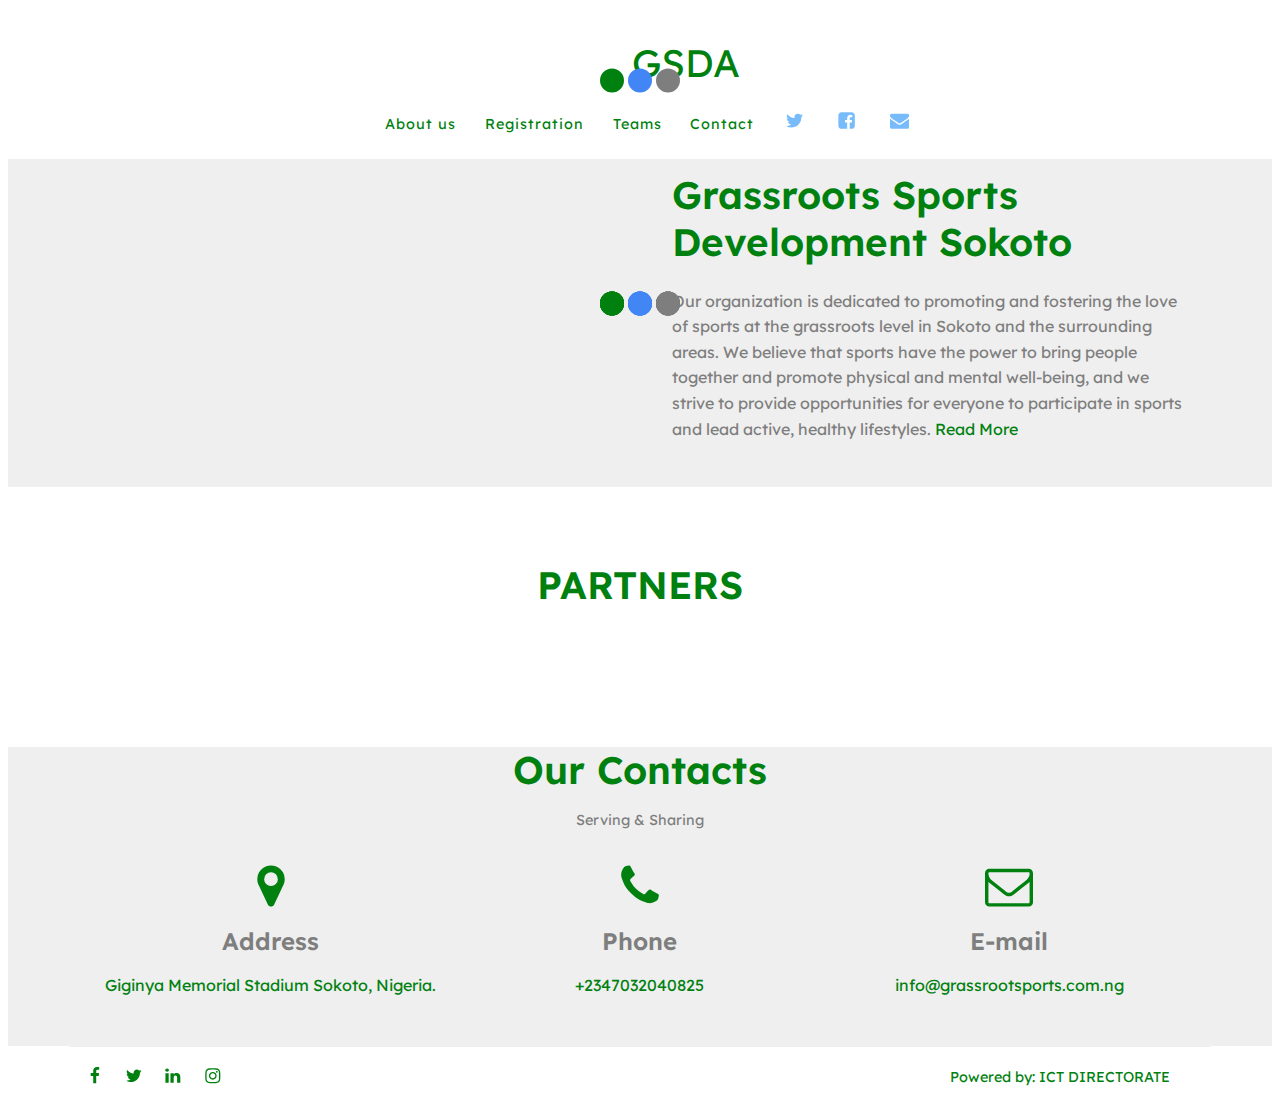
==== index.html @ ca707c38 "Add files via upload" ====
<!DOCTYPE html>
<html amp >
<head>
  
  <meta charset="UTF-8">
  <meta http-equiv="X-UA-Compatible" content="IE=edge">
  
  <meta name="twitter:card" content="summary_large_image"/>
  <meta name="twitter:image:src" content="">
  <meta property="og:image" content="">
  <meta name="twitter:title" content="Grassroots Sports Development Sokoto">
  <meta name="viewport" content="width=device-width, initial-scale=1, minimum-scale=1">
  <link rel="shortcut icon" href="assets/images/grassroot.svg" type="image/x-icon">
  <meta name="description" content="Our organization is dedicated to promoting and fostering the love of sports at the grassroots level in Sokoto and the surrounding areas. We believe that sports have the power to bring people together and promote physical and mental well-being, and we strive to provide opportunities for everyone to participate in sports and lead active, healthy lifestyles.">
  <meta name="amp-script-src" content="">
  
  <title>Grassroots Sports Development Sokoto</title>
  
<link rel="canonical" href="./">
 <style amp-boilerplate>body{-webkit-animation:-amp-start 8s steps(1,end) 0s 1 normal both;-moz-animation:-amp-start 8s steps(1,end) 0s 1 normal both;-ms-animation:-amp-start 8s steps(1,end) 0s 1 normal both;animation:-amp-start 8s steps(1,end) 0s 1 normal both}@-webkit-keyframes -amp-start{from{visibility:hidden}to{visibility:visible}}@-moz-keyframes -amp-start{from{visibility:hidden}to{visibility:visible}}@-ms-keyframes -amp-start{from{visibility:hidden}to{visibility:visible}}@-o-keyframes -amp-start{from{visibility:hidden}to{visibility:visible}}@keyframes -amp-start{from{visibility:hidden}to{visibility:visible}}</style>
<noscript><style amp-boilerplate>body{-webkit-animation:none;-moz-animation:none;-ms-animation:none;animation:none}</style></noscript>
<link href="https://fonts.googleapis.com/css?family=Lexend+Deca:100,200,300,400,500,600,700,800,900&display=swap" rel="stylesheet">
 
 <style amp-custom> 
div,span,h1,h2,h3,h4,h5,h6,p,blockquote,a,ol,ul,li,figcaption,textarea,input{font: inherit;}*{-webkit-box-sizing: border-box;box-sizing: border-box;outline: none;}*:focus{outline: none;}body{position: relative;font-style: normal;line-height: 1.5;color: #7e7e7e;}section{background-position: 50% 50%;background-repeat: no-repeat;background-size: cover;overflow: hidden;padding: 0;}h1,h2,h3,h4,h5,h6{margin: 0;padding: 0;}p,li,blockquote{letter-spacing: 0;line-height: 1.7;}ul,ol,blockquote,p{margin-bottom: 0;margin-top: 0;}a{cursor: pointer;}a,a:hover{text-decoration: none;}a.mbr-iconfont:hover{text-decoration: none;}h1,h2,h3,h4,h5,h6,.display-1,.display-2,.display-4,.display-5,.display-7{word-break: break-word;word-wrap: break-word;}b,strong{font-weight: bold;}blockquote{padding: 10px 0 10px 20px;position: relative;border-left: 3px solid;}input:-webkit-autofill,input:-webkit-autofill:hover,input:-webkit-autofill:focus,input:-webkit-autofill:active{-webkit-transition-delay: 9999s;transition-delay: 9999s;-webkit-transition-property: background-color,color;-o-transition-property: background-color,color;transition-property: background-color,color;}html,body{height: auto;min-height: 100vh;}.mbr-section-title{margin: 0;padding: 0;font-style: normal;line-height: 1.2;width: 100%;}.mbr-section-subtitle{line-height: 1.3;width: 100%;}.mbr-text{font-style: normal;line-height: 1.6;width: 100%;}.mbr-white{color: #ffffff;}.mbr-black{color: #7e7e7e;}.align-left{text-align: left;}.align-left .list-item{justify-content: flex-start;}.align-center{text-align: center;}.align-center .list-item{justify-content: center;}.align-right{text-align: right;}.align-right .list-item{justify-content: flex-end;}@media (max-width: 767px){.align-left,.align-center,.align-right{text-align: center;}.align-left .list-item,.align-center .list-item,.align-right .list-item{justify-content: center;}}.mbr-light{font-weight: 300;}.mbr-regular{font-weight: 400;}.mbr-semibold{font-weight: 600;}.mbr-bold{font-weight: 700;}.icons-list a{margin: 0 1.1rem 0 0;}.icons-list a:last-child{margin: 0;}.mbr-figure{align-self: center;}.hidden{visibility: hidden;}.super-hide{display: none;}.inactive{-webkit-user-select: none;-moz-user-select: none;-ms-user-select: none;user-select: none;pointer-events: none;-webkit-user-drag: none;user-drag: none;}.mbr-overlay{position: absolute;bottom: 0;left: 0;right: 0;top: 0;z-index: 0;}.map-placeholder{display: none;}.google-map,.google-map iframe{position: relative;width: 100%;height: 400px;}@media (max-width: 992px){.google-map,.google-map iframe{padding: 0;margin: 0;}}amp-img{width: 100%;}amp-img img{max-height: 100%;max-width: 100%;}img.mbr-temp{width: 100%;}.rounded{border-radius: 50%;}.is-builder .nodisplay + img[async],.is-builder .nodisplay + img[decoding="async"],.is-builder amp-img > a + img[async],.is-builder amp-img > a + img[decoding="async"]{display: none;}html:not(.is-builder) amp-img > a{position: absolute;top: 0;bottom: 0;left: 0;right: 0;z-index: 1;}.is-builder .temp-amp-sizer{position: absolute;}.is-builder amp-youtube .temp-amp-sizer,.is-builder amp-vimeo .temp-amp-sizer{position: static;}.mobirise-spinner{position: absolute;top: 50%;left: 40%;margin-left: 10%;-webkit-transform: translate3d(-50%,-50%,0);z-index: 4;}.mobirise-spinner em{width: 24px;height: 24px;background: #3ac;border-radius: 100%;display: inline-block;-webkit-animation: slide 1s infinite;}.mobirise-spinner em:nth-child(1){-webkit-animation-delay: 0.1s;}.mobirise-spinner em:nth-child(2){-webkit-animation-delay: 0.2s;}.mobirise-spinner em:nth-child(3){-webkit-animation-delay: 0.3s;}@-moz-keyframes slide{0%{-webkit-transform: scale(1);}50%{opacity: 0.3;-webkit-transform: scale(2);}100%{-webkit-transform: scale(1);}}@-webkit-keyframes slide{0%{-webkit-transform: scale(1);}50%{opacity: 0.3;-webkit-transform: scale(2);}100%{-webkit-transform: scale(1);}}@-o-keyframes slide{0%{-webkit-transform: scale(1);}50%{opacity: 0.3;-webkit-transform: scale(2);}100%{-webkit-transform: scale(1);}}@keyframes slide{0%{-webkit-transform: scale(1);}50%{opacity: 0.3;-webkit-transform: scale(2);}100%{-webkit-transform: scale(1);}}.mobirise-loader .amp-active > div{display: none;}.iconfont-wrapper{display: inline-block;}.mbr-flex{display: flex;}.flex-wrap{flex-wrap: wrap;}.mbr-jc-s{justify-content: flex-start;}.mbr-jc-c{justify-content: center;}.mbr-jc-e{justify-content: flex-end;}.mbr-row-reverse{flex-direction: row-reverse;}.mbr-column{flex-direction: column;}amp-img,img{height: 100%;width: 100%;}.hidden-slide{display: none;}.visible-slide{display: flex;}section,.container,.container-fluid{position: relative;word-wrap: break-word;}.mbr-fullscreen .mbr-overlay{min-height: 100vh;}.mbr-fullscreen{display: flex;align-items: center;height: 100vh;min-height: 100vh;padding: 5.2rem 0 3rem;}.container{padding: 0 1rem;width: 100%;margin-right: auto;margin-left: auto;}@media (max-width: 767px){.container{max-width: 540px;}} @media (min-width: 768px){.container{max-width: 720px;}} @media (min-width: 992px){.container{max-width: 960px;}} @media (min-width: 1200px){.container{max-width: 1140px;}}.container-fluid{width: 100%;padding: 0 1rem;}.btn{font-weight: 500;margin: 0 0.8rem;border: 2px solid;transition: none;display: inline-flex;align-items: center;justify-content: center;line-height: 1;letter-spacing: 0;}.btn-form{padding: 1rem 2rem;}.btn-form:hover{cursor: pointer;}.btn{padding: 6px 12px;border-radius: 3px;}.btn-sm{padding: 6px 12px;border-radius: 3px;}.btn-md{padding: 6px 12px;border-radius: 3px;}.btn-lg{padding: 6px 12px;border-radius: 3px;}form .btn,form .mbr-section-btn{margin: 0;}.note-popover .btn:after{display: none;}.mbr-section-btn{margin: 0 -0.8rem;font-size: 0;}nav .mbr-section-btn{margin-left: 0rem;margin-right: 0rem;}.btn .mbr-iconfont,.btn.btn-md .mbr-iconfont{cursor: pointer;margin: 0 0.8rem 0 0;}.btn-sm .mbr-iconfont{margin: 0 0.5rem 0 0;}[type="submit"]{-webkit-appearance: none;}section.menu{min-height: 70px;overflow: visible;padding: 0;}section.menu2{min-height: 80px;}.menu-container{display: flex;-webkit-box-pack: justify;-ms-flex-pack: justify;justify-content: space-between;align-items: center;min-height: 70px;}@media (max-width: 991px){.menu-container{max-width: 100%;padding: 0.5rem 1rem;}} @media (max-width: 767px){.menu-container{padding: 0.5rem 1rem;}}.navbar{z-index: 100;width: 100%;position: absolute;}.navbar-fixed-top{position: fixed;top: 0;}.navbar-brand{display: flex;align-items: center;word-break: break-word;z-index: 1;}.navbar-logo{margin: 0 0.5rem 0 0;}@media (max-width: 767px){.navbar-logo amp-img{max-height: 35px;max-width: 35px;}}.navbar-caption-wrap{display: flex;}.navbar .navbar-collapse{display: flex;-ms-flex-preferred-size: auto;flex-basis: auto;align-items: center;justify-content: flex-start;}@media (max-width: 991px){.navbar .navbar-collapse{display: none;position: absolute;top: 0;right: 0;height: 100vh;overflow-y: auto;padding: 1rem;z-index: 1;}}@media (max-width: 991px){.navbar.opened .navbar-collapse.show,.navbar.opened .navbar-collapse.collapsing{display: block;}.is-builder .navbar-collapse{position: fixed;}}.navbar-nav{list-style-type: none;display: flex;flex-wrap: wrap;padding-left: 0;min-width: 250px;}@media (max-width: 991px){.navbar-nav{flex-direction: column;}} .navbar-nav .mbr-iconfont{margin: 0 0.2rem 0 0;}.nav-item{word-break: break-all;}.nav-link{display: flex;align-items: center;justify-content: flex-start;}.nav-link,.navbar-caption{line-height: inherit;font-weight: 600;}.nav-dropdown .dropdown-menu{min-width: 250px;position: absolute;left: 0;padding: 1.25rem 0;}.nav-dropdown .dropdown-menu .dropdown-item{line-height: 2;display: flex;align-items: center;padding: 0.25rem 1.5rem;white-space: nowrap;}.nav-dropdown .dropdown-menu .dropdown{position: relative;}.dropdown-menu .dropdown:hover > .dropdown-menu{opacity: 1;pointer-events: all;}.nav-dropdown .dropdown-submenu{top: 0;left: 100%;margin: 0;}.nav-item.dropdown{position: relative;}.nav-item.dropdown .dropdown-menu{opacity: 0;pointer-events: none;}.nav-item.dropdown:hover > .dropdown-menu{opacity: 1;pointer-events: all;}@media (min-width: 992px){.dropdown-menu .dropdown-toggle:after,.link.dropdown-toggle:after{display: inline-block;width: 5px;height: 5px;margin-left: .5rem;margin-top: -0.25rem;vertical-align: .255em;content: "";border: 1px solid;border-left: none;border-top: none;transform: rotate(45deg);position: absolute;}.dropdown-menu .dropdown-toggle:after{right: 1.1538em;top: 50%;}.link.dropdown-toggle:after{top: 51%;right: 5px;}}.navbar .dropdown.open > .dropdown-menu{display: block;}@media (max-width: 991px){.is-builder .nav-dropdown .dropdown-menu{position: relative;}.nav-dropdown .dropdown-submenu{left: 0;}.nav-dropdown .dropdown-menu .dropdown-item{padding: 0.25rem 1.5rem;margin: 0;justify-content: center;}.nav-dropdown .dropdown-menu .dropdown-item:after{right: auto;}.navbar.opened .dropdown-menu{top: 0;}.dropdown-toggle[data-toggle="dropdown-submenu"]:after{position: relative;display: inline-block;width: 5px;height: 5px;margin-left: .5rem;margin-top: -0.25rem;vertical-align: .255em;content: "";border: 1px solid;border-left: none;border-top: none;transform: rotate(45deg);top: 55%;}}.navbar-buttons{display: flex;flex-wrap: wrap;align-items: center;justify-content: center;}@media (max-width: 991px){.navbar-buttons{flex-direction: column;}}.menu-social-list{display: flex;align-items: center;justify-content: center;flex-wrap: wrap;}.menu-social-list a{margin: 0 0.5rem;}.menu-social-list a span{font-size: 1.5rem;}button.navbar-toggler{position: absolute;right: 20px;top: 25px;width: 18px;height: 20px;cursor: pointer;transition: all .2s;-ms-flex-item-align: center;-ms-grid-row-align: center;align-self: center;}.hamburger span{position: absolute;right: 0;width: 18px;height: 2px;border-right: 5px;}.hamburger span:nth-child(1){top: 0;transition: all .2s;}.hamburger span:nth-child(2){top: 8px;transition: all .15s;}.hamburger span:nth-child(3){top: 8px;transition: all .15s;}.hamburger span:nth-child(4){top: 16px;transition: all .2s;}nav.opened .navbar-toggler:not(.hide) .hamburger span:nth-child(4),nav.opened .navbar-toggler:not(.hide) .hamburger span:nth-child(1){top: 8px;width: 0;opacity: 0;right: 50%;transition: all .2s;}nav.opened .navbar-toggler:not(.hide) .hamburger span:nth-child(2){transform: rotate(-45deg);transition: all .25s;}nav.opened .navbar-toggler:not(.hide) .hamburger span:nth-child(3){transform: rotate(45deg);transition: all .25s;}.ampstart-btn.hamburger{position: relative;top: 15px;right: 0;margin-left: auto;height: 20px;width: 30px;background: none;border: none;cursor: pointer;z-index: 1000;}@media (min-width: 992px){.ampstart-btn,amp-sidebar{display: none;}}.close-sidebar{width: 30px;height: 30px;position: relative;cursor: pointer;background-color: transparent;border: none;}.close-sidebar span{position: absolute;left: 0;width: 30px;height: 2px;border-right: 5px;top: 14px;}.close-sidebar span:nth-child(1){transform: rotate(-45deg);}.close-sidebar span:nth-child(2){transform: rotate(45deg);}.builder-sidebar{position: relative;height: 100vh;overflow: hidden auto;min-width: 250px;z-index: 1030;padding: 1rem 2rem;max-width: 20rem;}.builder-sidebar .dropdown:hover > .dropdown-menu{position: relative;}section.sidebar-open:before{content: '';position: fixed;top: 0;bottom: 0;right: 0;left: 0;background-color: rgba(0,0,0,0.2);z-index: 1040;}.is-builder section.horizontal-menu .ampstart-btn{display: none;}.is-builder section.horizontal-menu .dropdown-menu{z-index: auto;opacity: 1;pointer-events: auto;}.is-builder .menu{overflow: visible;}#sidebar{background-color: transparent;}.card-title{margin: 0;}.card{position: relative;background-color: transparent;border: none;border-radius: 0;width: 100%;padding: 0 1rem;}@media (max-width: 767px){.card:not(.last-child){padding-bottom: 2rem;}} .card .card-img{width: auto;border-radius: 0;}.card .card-wrapper{height: 100%;}@media (max-width: 767px){.card .card-wrapper{flex-direction: column;}} .card img{height: 100%;-o-object-fit: cover;object-fit: cover;-o-object-position: center;object-position: center;}.card-inner,.items-list{display: flex;flex-direction: column;}.items-list{list-style-type: none;padding: 0;}.items-list .list-item{padding: 1rem 2rem;}.card-head{padding: 1.5rem 2rem;}.card-price-wrap{padding: 1rem 2rem;}.card-button{padding: 1rem;margin: 0;}.timeline-wrap{position: relative;}.timeline-wrap .iconBackground{position: absolute;left: 50%;width: 20px;height: 20px;line-height: 30px;text-align: center;border-radius: 50%;font-size: 30px;display: inline-block;background-color: #232323;top: 20px;margin: 0 0 0 -10px;}@media (max-width: 767px){.timeline-wrap .iconBackground{left: 0;}}.separline{position: relative;}@media (max-width: 767px){.separline:not(.last-child){padding-bottom: 2rem;}} .separline:before{position: absolute;content: "";width: 2px;background-color: #232323;left: calc(50% - 1px);height: calc(100% - 20px);top: 40px;}@media (max-width: 767px){.separline:before{left: 0;}}.gallery-img-wrap{position: relative;height: 100%;}.gallery-img-wrap:hover{cursor: pointer;}.gallery-img-wrap:hover .icon-wrap,.gallery-img-wrap:hover .caption-on-hover{opacity: 1;}.gallery-img-wrap:hover:after{opacity: .5;}.gallery-img-wrap amp-img{height: 100%;}.gallery-img-wrap:after{content: "";position: absolute;top: 0;bottom: 0;left: 0;right: 0;background: #000;opacity: 0;transition: opacity 0.3s;pointer-events: none;}.gallery-img-wrap .icon-wrap,.gallery-img-wrap .img-caption{z-index: 3;pointer-events: none;position: absolute;}.gallery-img-wrap .icon-wrap,.gallery-img-wrap .caption-on-hover{opacity: 0;transition: opacity 0.3s;}.gallery-img-wrap .icon-wrap{left: 50%;top: 50%;transform: translate(-50%,-50%);background-color: #fff;padding: .5rem;border-radius: 50%;}.gallery-img-wrap .amp-iconfont{color: #000;font-size: 1rem;width: 1rem;display: block;}.gallery-img-wrap .img-caption{left: 0;right: 0;}.gallery-img-wrap .img-caption.caption-top{top: 0;}.gallery-img-wrap .img-caption.caption-bottom{bottom: 0;}.gallery-img-wrap .img-caption:not(.caption-on-hover):after{content: "";position: absolute;top: 0;left: 0;right: 0;height: 100%;transition: opacity 0.3s;z-index: -1;pointer-events: none;}@media (max-width: 767px){.gallery-img-wrap:after,.gallery-img-wrap:hover:after,.gallery-img-wrap .icon-wrap{display: none;}.gallery-img-wrap .caption-on-hover{opacity: 1;}}.is-builder .gallery-img-wrap .icon-wrap,.is-builder .gallery-img-wrap .img-caption > *{pointer-events: all;}.amp-carousel-button,.dots-wrapper .dots span{transition: all 0.4s;cursor: pointer;outline: none;}.amp-carousel-button{height: 40px;width: 40px;border-radius: 50%;}.dots-wrapper .dots{display: inline-block;margin: 4px 8px;}.dots-wrapper .dots span{display: block;border-radius: 12px;height: 24px;width: 24px;background-color: #ffffff;border: 10px solid #cccccc;opacity: 0.5;}.dots-wrapper .dots span.current{width: 40px;}.dots-wrapper .dots span:hover,.dots-wrapper .dots span.current{opacity: 1;}.amp-carousel-button-next:after{right: 1rem;}.amp-carousel-button-prev:after{left: 1rem;}button.btn-img{cursor: pointer;}.is-builder .preview button.btn-img{opacity: 0.5;position: relative;pointer-events: none;}amp-image-lightbox,.lightbox{background: rgba(0,0,0,0.8);display: flex;flex-wrap: wrap;align-items: center;justify-content: center;width: 100%;height: 100%;overflow: auto;}amp-image-lightbox a.control,.lightbox a.control{position: absolute;cursor: default;top: 0;right: 0;}amp-image-lightbox .close,.lightbox .close{background: none;border: none;position: absolute;top: 15px;right: 25px;height: 2rem;width: 2rem;cursor: pointer;z-index: 1000;}amp-image-lightbox .close:before,amp-image-lightbox .close:after,.lightbox .close:before,.lightbox .close:after{position: absolute;top: 0;right: 15px;content: ' ';height: 2rem;width: 5px;background-color: #fff;}amp-image-lightbox .close:before,.lightbox .close:before{transform: rotate(45deg);}amp-image-lightbox .close:after,.lightbox .close:after{transform: rotate(-45deg);}amp-image-lightbox .video-block,.lightbox .video-block{width: 100%;}div[submit-success] > *,div[submit-error] > *{padding: 1rem;margin-bottom: 1rem;}.form-block{z-index: 1;background-color: transparent;padding: 3rem;position: relative;overflow: hidden;}.form-block .mbr-overlay{z-index: -1;}@media (max-width: 991px){.form-block{padding: 1rem;}}form input,form textarea,form select{padding: 1rem;line-height: 1;width: 100%;background: #f3f4f5;border-width: 1px;border-style: solid;border-color: #e0e0e0;border-radius: 0;color: #000000;}form input[type="checkbox"],form input[type="radio"]{border: none;background: none;width: auto;}form .field{padding-bottom: 0.75rem;padding-top: 0.75rem;}form textarea.field-input{height: 200px;}form .fieldset{display: flex;justify-content: center;flex-wrap: wrap;align-items: center;}textarea[type="hidden"]{display: none;}.form-check{margin-bottom: 0;}.form-check-label{padding-left: 0;}.form-check-input{position: relative;margin: 4px;}.form-check-inline{display: inline-flex;align-items: center;padding-left: 0;margin-right: .75rem;}.mbr-row,.mbr-form-row{display: -webkit-box;display: -ms-flexbox;display: flex;-ms-flex-wrap: wrap;flex-wrap: wrap;margin-left: -1rem;margin-right: -1rem;}.mbr-form-row{margin-left: -0.5rem;margin-right: -0.5rem;}.mbr-form-row > [class*="mbr-col"]{padding-left: 0.5rem;padding-right: 0.5rem;}@media (max-width: 767px){.mbr-col,.mbr-col-auto{padding-right: 1rem;padding-left: 1rem;}.mbr-col-sm-12{-ms-flex: 0 0 100%;-webkit-box-flex: 0;flex: 0 0 100%;max-width: 100%;padding-right: 1rem;padding-left: 1rem;}}@media (min-width: 768px){.mbr-col,.mbr-col-auto{padding-right: 1rem;padding-left: 1rem;}.mbr-col-md-2{-ms-flex: 0 0 16.6666666667%;-webkit-box-flex: 0;flex: 0 0 16.6666666667%;max-width: 16.6666666667%;padding-right: 1rem;padding-left: 1rem;}.mbr-col-md-3{-ms-flex: 0 0 25%;-webkit-box-flex: 0;flex: 0 0 25%;max-width: 25%;padding-right: 1rem;padding-left: 1rem;}.mbr-col-md-4{-ms-flex: 0 0 33.3333333333%;-webkit-box-flex: 0;flex: 0 0 33.3333333333%;max-width: 33.3333333333%;padding-right: 1rem;padding-left: 1rem;}.mbr-col-md-5{-ms-flex: 0 0 41.6666666667%;-webkit-box-flex: 0;flex: 0 0 41.6666666667%;max-width: 41.6666666667%;padding-right: 1rem;padding-left: 1rem;}.mbr-col-md-6{-ms-flex: 0 0 50%;-webkit-box-flex: 0;flex: 0 0 50%;max-width: 50%;padding-right: 1rem;padding-left: 1rem;}.mbr-col-md-7{-ms-flex: 0 0 58.3333333333%;-webkit-box-flex: 0;flex: 0 0 58.3333333333%;max-width: 58.3333333333%;padding-right: 1rem;padding-left: 1rem;}.mbr-col-md-8{-ms-flex: 0 0 66.6666666667%;-webkit-box-flex: 0;flex: 0 0 66.6666666667%;max-width: 66.6666666667%;padding-right: 1rem;padding-left: 1rem;}.mbr-col-md-10{-ms-flex: 0 0 83.3333333333%;-webkit-box-flex: 0;flex: 0 0 83.3333333333%;max-width: 83.3333333333%;padding-right: 1rem;padding-left: 1rem;}.mbr-col-md-12{-ms-flex: 0 0 100%;-webkit-box-flex: 0;flex: 0 0 100%;max-width: 100%;padding-right: 1rem;padding-left: 1rem;}}.mbr-col{-ms-flex: 1 1 auto;-webkit-box-flex: 1;flex: 1 1 auto;max-width: 100%;}.mbr-col-auto{-ms-flex: 0 0 auto;flex: 0 0 auto;width: auto;}@media (min-width: 992px){.mbr-col,.mbr-col-auto{padding-right: 1rem;padding-left: 1rem;}.mbr-col-lg-2{-ms-flex: 0 0 16.6666666667%;-webkit-box-flex: 0;flex: 0 0 16.6666666667%;max-width: 16.6666666667%;padding-right: 1rem;padding-left: 1rem;}.mbr-col-lg-3{-ms-flex: 0 0 25%;-webkit-box-flex: 0;flex: 0 0 25%;max-width: 25%;padding-right: 1rem;padding-left: 1rem;}.mbr-col-lg-4{-ms-flex: 0 0 33.3333333333%;-webkit-box-flex: 0;flex: 0 0 33.3333333333%;max-width: 33.3333333333%;padding-right: 1rem;padding-left: 1rem;}.mbr-col-lg-5{-ms-flex: 0 0 41.6666666667%;-webkit-box-flex: 0;flex: 0 0 41.6666666667%;max-width: 41.6666666667%;padding-right: 1rem;padding-left: 1rem;}.mbr-col-lg-6{-ms-flex: 0 0 50%;-webkit-box-flex: 0;flex: 0 0 50%;max-width: 50%;padding-right: 1rem;padding-left: 1rem;}.mbr-col-lg-7{-ms-flex: 0 0 58.3333333333%;-webkit-box-flex: 0;flex: 0 0 58.3333333333%;max-width: 58.3333333333%;padding-right: 1rem;padding-left: 1rem;}.mbr-col-lg-8{-ms-flex: 0 0 66.6666666667%;-webkit-box-flex: 0;flex: 0 0 66.6666666667%;max-width: 66.6666666667%;padding-right: 1rem;padding-left: 1rem;}.mbr-col-lg-9{-ms-flex: 0 0 75%;-webkit-box-flex: 0;flex: 0 0 75%;max-width: 75%;padding-right: 1rem;padding-left: 1rem;}.mbr-col-lg-10{-ms-flex: 0 0 83.3333333333%;-webkit-box-flex: 0;flex: 0 0 83.3333333333%;max-width: 83.3333333333%;padding-right: 1rem;padding-left: 1rem;}.mbr-col-lg-12{-ms-flex: 0 0 100%;-webkit-box-flex: 0;flex: 0 0 100%;max-width: 100%;padding-right: 1rem;padding-left: 1rem;}}@media (min-width: 992px){.lg-pb{padding-bottom: 3rem;}}@media (max-width: 991px){.md-pb{padding-bottom: 2rem;}}.mbr-pt-1,.mbr-py-1{padding-top: 0.5rem;}.mbr-pb-1,.mbr-py-1{padding-bottom: 0.5rem;}.mbr-px-1{padding-left: 0.5rem;padding-right: 0.5rem;}.mbr-p-1{padding: 0.5rem;}.mbr-pt-2,.mbr-py-2{padding-top: 1rem;}.mbr-pb-2,.mbr-py-2{padding-bottom: 1rem;}.mbr-px-2{padding-left: 1rem;padding-right: 1rem;}.mbr-p-2{padding: 1rem;}.mbr-pt-3,.mbr-py-3{padding-top: 1.5rem;}.mbr-pb-3,.mbr-py-3{padding-bottom: 1.5rem;}.mbr-px-3{padding-left: 1.5rem;padding-right: 1.5rem;}.mbr-p-3{padding: 1.5rem;}.mbr-pt-4,.mbr-py-4{padding-top: 2rem;}.mbr-pb-4,.mbr-py-4{padding-bottom: 2rem;}.mbr-px-4{padding-left: 2rem;padding-right: 2rem;}.mbr-p-4{padding: 2rem;}.mbr-pt-5,.mbr-py-5{padding-top: 3rem;}.mbr-pb-5,.mbr-py-5{padding-bottom: 3rem;}.mbr-px-5{padding-left: 3rem;padding-right: 3rem;}.mbr-p-5{padding: 3rem;}@media (max-width: 991px){.mbr-py-4,.mbr-py-5{padding-top: 1rem;padding-bottom: 1rem;}.mbr-px-4,.mbr-px-5{padding-left: 1rem;padding-right: 1rem;}.mbr-p-3,.mbr-p-4,.mbr-p-5{padding: 1rem;}}.mbr-ml-auto{margin-left: auto;}.mbr-mr-auto{margin-right: auto;}.mbr-m-auto{margin: auto;}#scrollToTopMarker{position: absolute;width: 0px;height: 0px;top: 300px;}#scrollToTopButton{position: fixed;bottom: 25px;right: 25px;opacity: .4;z-index: 5000;font-size: 32px;height: 60px;width: 60px;border: none;border-radius: 3px;cursor: pointer;}#scrollToTopButton:focus{outline: none;}#scrollToTopButton a:before{content: '';position: absolute;height: 40%;top: 36%;width: 2px;left: calc(50% - 1px);}#scrollToTopButton a:after{content: '';position: absolute;border-top: 2px solid;border-right: 2px solid;width: 40%;height: 40%;left: calc(30% - 1px);bottom: 30%;transform: rotate(-45deg);}.is-builder #scrollToTopButton a:after{left: 30%;}.btn{position: relative;z-index: 1;}.mbr-medium{font-weight: 500;}.mbr-black{font-weight: 900;}amp-img img{object-fit: cover;}.flex-al-c{align-items: center;}.nav-dropdown .link{transition: 0.35s ease;}.line-animation:hover::before{opacity: 1.0;transform: scale(1) translateY(0px);}.line-animation::before{content: "";opacity: 0.0;transform-origin: center center;transform: scale(0) translateY(5px);transition: all 350ms cubic-bezier(0.1,0.1,0,1);position: absolute;bottom: -2px;width: 100%;height: 2px;background-color: currentColor;margin-left: auto;margin-right: auto;left: 0;right: 0;}.shadow:hover{box-shadow: 0 2px 11px 0 rgba(0,0,0,0.2);}.amp-carousel-button-next{background-image: url("data:image/svg+xml,%3Csvg xmlns='http://www.w3.org/2000/svg' xmlns:xlink='http://www.w3.org/1999/xlink' version='1.1' id='Capa_1' x='0px' y='0px' width='451.846px' height='451.847px' fill='%237e7e7e' viewBox='0 0 451.846 451.847' style='enable-background:new 0 0 451.846 451.847;' xml:space='preserve'%3E%3Cg%3E%3Cpath d='M345.441,248.292L151.154,442.573c-12.359,12.365-32.397,12.365-44.75,0c-12.354-12.354-12.354-32.391,0-44.744 L278.318,225.92L106.409,54.017c-12.354-12.359-12.354-32.394,0-44.748c12.354-12.359,32.391-12.359,44.75,0l194.287,194.284 c6.177,6.18,9.262,14.271,9.262,22.366C354.708,234.018,351.617,242.115,345.441,248.292z'/%3E%3C/g%3E%3Cg%3E%3C/g%3E%3Cg%3E%3C/g%3E%3C/svg%3E");}.amp-carousel-button-prev{background-image: url("data:image/svg+xml,%3Csvg xmlns='http://www.w3.org/2000/svg' xmlns:xlink='http://www.w3.org/1999/xlink' version='1.1' id='Layer_1' x='0px' y='0px' viewBox='0 0 492 492' fill='%237e7e7e' style='enable-background:new 0 0 492 492;' xml:space='preserve'%3E%3Cg%3E%3Cg%3E%3Cpath d='M198.608,246.104L382.664,62.04c5.068-5.056,7.856-11.816,7.856-19.024c0-7.212-2.788-13.968-7.856-19.032l-16.128-16.12 C361.476,2.792,354.712,0,347.504,0s-13.964,2.792-19.028,7.864L109.328,227.008c-5.084,5.08-7.868,11.868-7.848,19.084 c-0.02,7.248,2.76,14.028,7.848,19.112l218.944,218.932c5.064,5.072,11.82,7.864,19.032,7.864c7.208,0,13.964-2.792,19.032-7.864 l16.124-16.12c10.492-10.492,10.492-27.572,0-38.06L198.608,246.104z'/%3E%3C/g%3E%3C/g%3E%3C/svg%3E");}button.navbar-toggler{right: 0;top: 0;position: relative;}.navbar-logo img{object-fit: contain;}.main-wrapper{width: 100%;display: flex;justify-content: space-between;align-items: center;}.navbar{flex-direction: row;justify-content: space-between;display: flex;min-height: 70px;transition: all .3s;}.nav-dropdown .dropdown-menu{box-shadow: 0px 3px 21.88px 0.12px rgba(0,0,0,0.1);}.nav-dropdown .dropdown-menu .dropdown-item{font-weight: 400;}@media (min-width: 992px){.nav-dropdown .dropdown-submenu{width: 200px;}.nav-dropdown .dropdown-submenu .dropdown{width: 100%;}}.wrapper-logo-navbar{display: flex;}.sidebar{padding: 1rem 0;margin: 0;}.sidebar a{display: block;text-decoration: none;margin-bottom: 10px;}@media (max-width: 992px){.navbar-brand{margin-left: 1.5rem;}}
body{font-family: Roboto;}blockquote{border-color: #00810f;}div[submit-success]{background: #7e7e7e;color: #ffffff;}div[submit-error]{background: #1a73e8;color: #ffffff;}.display-1{font-family: 'Lexend Deca',sans-serif;font-size: 5rem;line-height: 1.2;letter-spacing: 1px;font-weight: 600;}.display-2{font-family: 'Lexend Deca',sans-serif;font-size: 2.4rem;line-height: 1.2;font-weight: 600;}.display-4{font-family: 'Lexend Deca',sans-serif;font-size: 0.9rem;line-height: 1.4;}.display-5{font-family: 'Lexend Deca',sans-serif;font-size: 1.5rem;line-height: 1.3;font-weight: 600;}.display-7{font-family: 'Lexend Deca',sans-serif;font-size: 1rem;line-height: 1.6;font-weight: 400;}.display-1 .mbr-iconfont-btn{font-size: 5rem;width: 5rem;}.display-2 .mbr-iconfont-btn{font-size: 2.4rem;width: 2.4rem;}.display-4 .mbr-iconfont-btn{font-size: 0.9rem;width: 0.9rem;}.display-5 .mbr-iconfont-btn{font-size: 1.5rem;width: 1.5rem;}.display-7 .mbr-iconfont-btn{font-size: 1rem;width: 1rem;}.mbr-form input,.mbr-form textarea,.mbr-form select{font-family: 'Lexend Deca',sans-serif;font-size: 0.9rem;line-height: 1;}@media (max-width: 768px){.display-1{font-size: 4rem;font-size: calc( 2.4rem + (5 - 2.4) * ((100vw - 20rem) / (48 - 20)));line-height: calc( 1.4 * (2.4rem + (5 - 2.4) * ((100vw - 20rem) / (48 - 20))));}.display-2{font-size: 1.92rem;font-size: calc( 1.49rem + (2.4 - 1.49) * ((100vw - 20rem) / (48 - 20)));line-height: calc( 1.4 * (1.49rem + (2.4 - 1.49) * ((100vw - 20rem) / (48 - 20))));}.display-4{font-size: 0.72rem;font-size: calc( 0.965rem + (0.9 - 0.965) * ((100vw - 20rem) / (48 - 20)));line-height: calc( 1.4 * (0.965rem + (0.9 - 0.965) * ((100vw - 20rem) / (48 - 20))));}.display-5{font-size: 1.2rem;font-size: calc( 1.175rem + (1.5 - 1.175) * ((100vw - 20rem) / (48 - 20)));line-height: calc( 1.4 * (1.175rem + (1.5 - 1.175) * ((100vw - 20rem) / (48 - 20))));}.display-7{font-size: 0.8rem;font-size: calc( 1rem + (1 - 1) * ((100vw - 20rem) / (48 - 20)));line-height: calc( 1.4 * (1rem + (1 - 1) * ((100vw - 20rem) / (48 - 20))));}}.bg-primary{background-color: #00810f;}.bg-success{background-color: #7e7e7e;}.bg-info{background-color: #423f3f;}.bg-warning{background-color: #ef904c;}.bg-danger{background-color: #1a73e8;}.btn-secondary,.btn-secondary:active,.btn-secondary.active{background-color: #4285f4;border-color: #4285f4;color: #ffffff;}.btn-secondary:hover,.btn-secondary:focus,.btn-secondary.focus{background-color: #1266f1;border-color: #1266f1;color: #ffffff;}.btn-secondary.disabled,.btn-secondary:disabled{color: #ffffff;background-color: #1266f1;border-color: #1266f1;}.btn-info,.btn-info:active,.btn-info.active{background-color: #423f3f;border-color: #423f3f;color: #ffffff;}.btn-info:hover,.btn-info:focus,.btn-info.focus{background-color: #282626;border-color: #282626;color: #ffffff;}.btn-info.disabled,.btn-info:disabled{color: #ffffff;background-color: #282626;border-color: #282626;}.btn-success,.btn-success:active,.btn-success.active{background-color: #7e7e7e;border-color: #7e7e7e;color: #ffffff;}.btn-success:hover,.btn-success:focus,.btn-success.focus{background-color: #656565;border-color: #656565;color: #ffffff;}.btn-success.disabled,.btn-success:disabled{color: #ffffff;background-color: #656565;border-color: #656565;}.btn-warning,.btn-warning:active,.btn-warning.active{background-color: #ef904c;border-color: #ef904c;color: #ffffff;}.btn-warning:hover,.btn-warning:focus,.btn-warning.focus{background-color: #eb731d;border-color: #eb731d;color: #ffffff;}.btn-warning.disabled,.btn-warning:disabled{color: #ffffff;background-color: #eb731d;border-color: #eb731d;}.btn-danger,.btn-danger:active,.btn-danger.active{background-color: #1a73e8;border-color: #1a73e8;color: #ffffff;}.btn-danger:hover,.btn-danger:focus,.btn-danger.focus{background-color: #135cbc;border-color: #135cbc;color: #ffffff;}.btn-danger.disabled,.btn-danger:disabled{color: #ffffff;background-color: #135cbc;border-color: #135cbc;}.btn-primary,.btn-primary:active,.btn-primary.active{background-color: #00810f;border-color: #00810f;color: #ffffff;}.btn-primary:hover,.btn-primary:focus,.btn-primary.focus{background-color: #004e09;border-color: #004e09;color: #ffffff;}.btn-primary.disabled,.btn-primary:disabled{color: #ffffff;background-color: #004e09;border-color: #004e09;}.btn-black,.btn-black:active,.btn-black.active{background-color: #010101;border-color: #010101;color: #ffffff;}.btn-black:hover,.btn-black:focus,.btn-black.focus{background-color: #000000;border-color: #000000;color: #ffffff;}.btn-black.disabled,.btn-black:disabled{color: #ffffff;background-color: #000000;border-color: #000000;}.btn-white,.btn-white:active,.btn-white.active{background-color: #fcfcfc;border-color: #fcfcfc;color: #7d7d7d;}.btn-white:hover,.btn-white:focus,.btn-white.focus{background-color: #e3e3e3;border-color: #e3e3e3;color: #7d7d7d;}.btn-white.disabled,.btn-white:disabled{color: #7d7d7d;background-color: #e3e3e3;border-color: #e3e3e3;}.btn-primary-outline,.btn-primary-outline:active,.btn-primary-outline.active{background: none;border-color: #00810f;color: #00810f;}.btn-primary-outline:hover,.btn-primary-outline:focus,.btn-primary-outline.focus{color: #ffffff;background-color: #00810f;border-color: #00810f;}.btn-primary-outline.disabled,.btn-primary-outline:disabled{color: #ffffff;background-color: #00810f;border-color: #00810f;}.btn-secondary-outline,.btn-secondary-outline:active,.btn-secondary-outline.active{background: none;border-color: #4285f4;color: #4285f4;}.btn-secondary-outline:hover,.btn-secondary-outline:focus,.btn-secondary-outline.focus{color: #ffffff;background-color: #4285f4;border-color: #4285f4;}.btn-secondary-outline.disabled,.btn-secondary-outline:disabled{color: #ffffff;background-color: #4285f4;border-color: #4285f4;}.btn-info-outline,.btn-info-outline:active,.btn-info-outline.active{background: none;border-color: #423f3f;color: #423f3f;}.btn-info-outline:hover,.btn-info-outline:focus,.btn-info-outline.focus{color: #ffffff;background-color: #423f3f;border-color: #423f3f;}.btn-info-outline.disabled,.btn-info-outline:disabled{color: #ffffff;background-color: #423f3f;border-color: #423f3f;}.btn-success-outline,.btn-success-outline:active,.btn-success-outline.active{background: none;border-color: #7e7e7e;color: #7e7e7e;}.btn-success-outline:hover,.btn-success-outline:focus,.btn-success-outline.focus{color: #ffffff;background-color: #7e7e7e;border-color: #7e7e7e;}.btn-success-outline.disabled,.btn-success-outline:disabled{color: #ffffff;background-color: #7e7e7e;border-color: #7e7e7e;}.btn-warning-outline,.btn-warning-outline:active,.btn-warning-outline.active{background: none;border-color: #ef904c;color: #ef904c;}.btn-warning-outline:hover,.btn-warning-outline:focus,.btn-warning-outline.focus{color: #ffffff;background-color: #ef904c;border-color: #ef904c;}.btn-warning-outline.disabled,.btn-warning-outline:disabled{color: #ffffff;background-color: #ef904c;border-color: #ef904c;}.btn-danger-outline,.btn-danger-outline:active,.btn-danger-outline.active{background: none;border-color: #1a73e8;color: #1a73e8;}.btn-danger-outline:hover,.btn-danger-outline:focus,.btn-danger-outline.focus{color: #ffffff;background-color: #1a73e8;border-color: #1a73e8;}.btn-danger-outline.disabled,.btn-danger-outline:disabled{color: #ffffff;background-color: #1a73e8;border-color: #1a73e8;}.btn-black-outline,.btn-black-outline:active,.btn-black-outline.active{background: none;border-color: #010101;color: #010101;}.btn-black-outline:hover,.btn-black-outline:focus,.btn-black-outline.focus{color: #ffffff;background-color: #010101;border-color: #010101;}.btn-black-outline.disabled,.btn-black-outline:disabled{color: #ffffff;background-color: #010101;border-color: #010101;}.btn-white-outline,.btn-white-outline:active,.btn-white-outline.active{background: none;border-color: #fcfcfc;color: #fcfcfc;}.btn-white-outline:hover,.btn-white-outline:focus,.btn-white-outline.focus{color: #7d7d7d;background-color: #fcfcfc;border-color: #fcfcfc;}.btn-white-outline.disabled,.btn-white-outline:disabled{color: #7d7d7d;background-color: #fcfcfc;border-color: #fcfcfc;}.text-primary{color: #00810f;}.text-secondary{color: #4285f4;}.text-success{color: #7e7e7e;}.text-info{color: #423f3f;}.text-warning{color: #ef904c;}.text-danger{color: #1a73e8;}.text-white{color: #fcfcfc;}.text-black{color: #010101;}a[class*="text-"],.amp-iconfont{transition: 0.35s ease-in-out;}.amp-iconfont{color: #00810f;}a.text-primary:hover,a.text-primary:focus{color: #00810f;}a.text-secondary:hover,a.text-secondary:focus{color: #4285f4;}a.text-success:hover,a.text-success:focus{color: #7e7e7e;}a.text-info:hover,a.text-info:focus{color: #423f3f;}a.text-warning:hover,a.text-warning:focus{color: #ef904c;}a.text-danger:hover,a.text-danger:focus{color: #1a73e8;}a.text-white:hover,a.text-white:focus{color: #e6e6e6;}a.text-black:hover,a.text-black:focus{color: #cccccc;}.alert-success{background-color: #7e7e7e;}.alert-info{background-color: #423f3f;}.alert-warning{background-color: #ef904c;}.alert-danger{background-color: #1a73e8;}.mbr-plan-header.bg-primary .mbr-plan-subtitle,.mbr-plan-header.bg-primary .mbr-plan-price-desc{color: #01ff1f;}.mbr-plan-header.bg-success .mbr-plan-subtitle,.mbr-plan-header.bg-success .mbr-plan-price-desc{color: #bebebe;}.mbr-plan-header.bg-info .mbr-plan-subtitle,.mbr-plan-header.bg-info .mbr-plan-price-desc{color: #b5b1b1;}.mbr-plan-header.bg-warning .mbr-plan-subtitle,.mbr-plan-header.bg-warning .mbr-plan-price-desc{color: #ffffff;}.mbr-plan-header.bg-danger .mbr-plan-subtitle,.mbr-plan-header.bg-danger .mbr-plan-price-desc{color: #d3e4fb;}.mobirise-spinner em:nth-child(1){background: #00810f;}.mobirise-spinner em:nth-child(2){background: #4285f4;}.mobirise-spinner em:nth-child(3){background: #7e7e7e;}#scrollToTopMarker{display: none;}#scrollToTopButton{background-color: #3e976c;border-radius: 50%;}#scrollToTopButton a:before{background: #ffffff;}#scrollToTopButton a:after{border-top-color: #ffffff;border-right-color: #ffffff;}.btn{border-radius: 3px;}.btn{padding: 6px 12px;border-radius: 3px;}.mbr-section-btn .btn:hover{background-color: transparent;border-color: transparent;font-weight: 500;outline: none;}.mbr-section-btn .btn:before{content: "";opacity: 0.0;transform-origin: center center;transform: scale3d(0.9,0.65,0.8);transition: all 250ms cubic-bezier(0.1,0.1,0,1);position: absolute;top: 0px;right: 0px;width: calc(100%);height: calc(100%);border-radius: 3px;background-color: #423f3f;visibility: hidden;z-index: -1;font-weight: 500;}.mbr-section-btn .btn:hover::before{opacity: 1.0;transform: scale3d(1,1,1);visibility: visible;}.mbr-section-btn .btn-info-outline{border-color: rgba(66,63,63,0.3);}.mbr-section-btn .btn-white-outline:hover{color: #ffffff;}.cid-trxAnYNoyX .pos-absolute:after{bottom: 0;}.cid-trxAnYNoyX .nav-item:focus,.cid-trxAnYNoyX .nav-link:focus{outline: none;}.cid-trxAnYNoyX .navbar-nav{list-style-type: none;display: flex;-webkit-flex-direction: row;flex-direction: row;padding-left: 0;}.cid-trxAnYNoyX .navbar-nav .nav-link{margin: .667em 1em;font-weight: normal;letter-spacing: 1px;}@media (max-width: 991px){.cid-trxAnYNoyX ul.navbar-nav{-webkit-flex-direction: column;flex-direction: column;}.cid-trxAnYNoyX ul.navbar-nav li{margin: auto;}.cid-trxAnYNoyX .dropdown-toggle[data-toggle="dropdown-submenu"]:after{content: '';margin-left: .25rem;border-top: 0.35em solid;border-right: 0.35em solid transparent;border-left: 0.35em solid transparent;border-bottom: 0;top: 55%;}.cid-trxAnYNoyX .nav-dropdown .dropdown-menu .dropdown-item{-webkit-justify-content: center;justify-content: center;display: flex;-webkit-align-items: center;align-items: center;}}.cid-trxAnYNoyX .nav-dropdown .dropdown-menu{border-radius: 0;border: 0;left: 0;margin: 0;min-width: 10rem;padding-bottom: 1.25rem;padding-top: 1.25rem;position: absolute;}.cid-trxAnYNoyX .nav-dropdown .dropdown-menu .dropdown-item{font-weight: 400;line-height: 2;display: flex;-webkit-align-items: center;align-items: center;width: 100%;padding: .25rem 1.5rem;clear: both;text-align: inherit;white-space: nowrap;background: 0 0;border: 0;}.cid-trxAnYNoyX .nav-dropdown .dropdown-menu .dropdown{position: relative;}.cid-trxAnYNoyX .nav-item.dropdown{position: relative;}.cid-trxAnYNoyX .nav-item.dropdown .dropdown-menu{z-index: -1;opacity: 0;pointer-events: none;}.cid-trxAnYNoyX .nav-item.dropdown:hover > .dropdown-menu{z-index: 1;opacity: 1;pointer-events: all;}.cid-trxAnYNoyX .dropdown-menu .dropdown:hover > .dropdown-menu{z-index: 1;opacity: 1;pointer-events: all;}.cid-trxAnYNoyX .link.dropdown-toggle:after{content: '';margin-left: .25rem;border-top: 0.35em solid;border-right: 0.35em solid transparent;border-left: 0.35em solid transparent;border-bottom: 0;}.cid-trxAnYNoyX .nav-dropdown .dropdown-submenu{top: 0;}.cid-trxAnYNoyX .navbar{padding: 1rem;z-index: 100;display: flex;-webkit-flex-direction: column;flex-direction: column;width: 100%;transition: all .3s;-webkit-justify-content: space-between;justify-content: space-between;background: #ffffff;}@media (max-width: 992px){.cid-trxAnYNoyX .navbar{flex-direction: row;-webkit-flex-direction: row;}}.cid-trxAnYNoyX .navbar .navbar-logo{margin-right: .8rem;}.cid-trxAnYNoyX .navbar .navbar-logo img{height: auto;}.cid-trxAnYNoyX .navbar.navbar-short{background: #ffffff;}.cid-trxAnYNoyX .navbar.navbar-short .navbar-brand{padding: 0;}.cid-trxAnYNoyX .navbar.opened{transition: all .3s;background: #ffffff;}.cid-trxAnYNoyX .navbar .dropdown-item{padding: .25rem 1.5rem;}.cid-trxAnYNoyX .navbar .navbar-collapse{text-align: right;display: flex;-webkit-justify-content: center;justify-content: center;z-index: 1;-webkit-flex-basis: auto;flex-basis: auto;-webkit-align-items: center;align-items: center;}.cid-trxAnYNoyX .navbar.collapsed button.navbar-toggler{display: inline-block;}.cid-trxAnYNoyX .navbar.collapsed .navbar-collapse{display: none;position: absolute;top: 0;right: 0;min-height: 100vh;background: #ffffff;padding: 1.5rem 2rem 1rem 2rem;}.cid-trxAnYNoyX .navbar.collapsed.opened .navbar-collapse.show,.cid-trxAnYNoyX .navbar.collapsed.opened .navbar-collapse.collapsing{display: block;}.cid-trxAnYNoyX .navbar.collapsed.opened .dropdown-menu{top: 0;}.cid-trxAnYNoyX .navbar.collapsed .dropdown-menu{position: relative;background: transparent;}.cid-trxAnYNoyX .navbar.collapsed .dropdown-menu .dropdown-submenu{left: 0;}.cid-trxAnYNoyX .navbar.collapsed .dropdown-menu .dropdown-item:after{right: auto;}.cid-trxAnYNoyX .navbar.collapsed .dropdown-menu .dropdown-item{padding: .25rem 1.5rem;text-align: center;margin: 0;}.cid-trxAnYNoyX .navbar.collapsed .navbar-brand{-webkit-flex-shrink: initial;flex-shrink: initial;word-break: break-word;}@media (max-width: 991px){.cid-trxAnYNoyX .navbar .navbar-collapse{display: none;position: absolute;top: 0;right: 0;min-height: 100vh;background: #ffffff;padding: 1rem 2rem 1rem 2rem;}.cid-trxAnYNoyX .navbar.opened .navbar-collapse.show,.cid-trxAnYNoyX .navbar.opened .navbar-collapse.collapsing{display: block;}.cid-trxAnYNoyX .navbar.opened .dropdown-menu{top: 0;}.cid-trxAnYNoyX .navbar .dropdown-menu{position: relative;background: transparent;}.cid-trxAnYNoyX .navbar .dropdown-menu .dropdown-submenu{left: 0;}.cid-trxAnYNoyX .navbar .dropdown-menu .dropdown-item:after{right: auto;}.cid-trxAnYNoyX .navbar .dropdown-menu .dropdown-item{padding: .25rem 1.5rem;text-align: center;margin: 0;}.cid-trxAnYNoyX .navbar .navbar-brand{-webkit-flex-shrink: initial;flex-shrink: initial;word-break: break-word;}}.cid-trxAnYNoyX .navbar-brand{display: flex;-webkit-align-items: center;align-items: center;-webkit-justify-content: center;justify-content: center;transition: all .3s;margin: auto;z-index: 1;}@media (max-width: 992px){.cid-trxAnYNoyX .navbar-brand{margin: 0;}}.cid-trxAnYNoyX .navbar-brand .navbar-caption{line-height: inherit;font-weight: normal;}.cid-trxAnYNoyX .navbar-brand .navbar-logo a{outline: none;}.cid-trxAnYNoyX .dropdown-item.active,.cid-trxAnYNoyX .dropdown-item:active{background-color: transparent;}.cid-trxAnYNoyX .navbar-expand-lg .navbar-nav .nav-link{padding: 0;}.cid-trxAnYNoyX .navbar.navbar-expand-lg .dropdown .dropdown-menu{background: #ffffff;}.cid-trxAnYNoyX .navbar.navbar-expand-lg .dropdown .dropdown-menu .dropdown-submenu{margin: 0;left: 100%;}.cid-trxAnYNoyX .navbar .dropdown.open > .dropdown-menu{display: block;}.cid-trxAnYNoyX ul.navbar-nav{-webkit-flex-wrap: wrap;flex-wrap: wrap;}.cid-trxAnYNoyX .navbar-buttons{text-align: center;}.cid-trxAnYNoyX button.navbar-toggler{display: none;outline: none;width: 31px;height: 20px;cursor: pointer;transition: all .2s;position: relative;-webkit-align-self: center;align-self: center;}.cid-trxAnYNoyX button.navbar-toggler .hamburger span{position: absolute;right: 0;width: 30px;height: 2px;border-right: 5px;background-color: #e5e5e5;}.cid-trxAnYNoyX button.navbar-toggler .hamburger span:nth-child(1){top: 0;transition: all .2s;}.cid-trxAnYNoyX button.navbar-toggler .hamburger span:nth-child(2){top: 8px;transition: all .15s;}.cid-trxAnYNoyX button.navbar-toggler .hamburger span:nth-child(3){top: 8px;transition: all .15s;}.cid-trxAnYNoyX button.navbar-toggler .hamburger span:nth-child(4){top: 16px;transition: all .2s;}.cid-trxAnYNoyX nav.opened .navbar-toggler:not(.hide) .hamburger span:nth-child(1){top: 8px;width: 0;opacity: 0;right: 50%;transition: all .2s;}.cid-trxAnYNoyX nav.opened .navbar-toggler:not(.hide) .hamburger span:nth-child(2){-webkit-transform: rotate(45deg);transform: rotate(45deg);transition: all .25s;}.cid-trxAnYNoyX nav.opened .navbar-toggler:not(.hide) .hamburger span:nth-child(3){-webkit-transform: rotate(-45deg);transform: rotate(-45deg);transition: all .25s;}.cid-trxAnYNoyX nav.opened .navbar-toggler:not(.hide) .hamburger span:nth-child(4){top: 8px;width: 0;opacity: 0;right: 50%;transition: all .2s;}.cid-trxAnYNoyX .navbar-dropdown{position: relative;}.cid-trxAnYNoyX a.nav-link{display: flex;-webkit-align-items: center;align-items: center;-webkit-justify-content: center;justify-content: center;}.cid-trxAnYNoyX .nav-link .mbr-iconfont,.cid-trxAnYNoyX .dropdown-item .mbr-iconfont{margin-right: .2rem;}.cid-trxAnYNoyX .ampstart-btn.hamburger{position: relative;margin: auto 0;width: 30px;height: 20px;background: none;border: none;cursor: pointer;z-index: 1000;}.cid-trxAnYNoyX .ampstart-btn.hamburger:focus{outline: none;}.cid-trxAnYNoyX .ampstart-btn.hamburger span{position: absolute;right: 0;width: 30px;height: 2px;border-right: 5px;background-color: #e5e5e5;}.cid-trxAnYNoyX .ampstart-btn.hamburger span:nth-child(1){top: 0;transition: all .2s;}.cid-trxAnYNoyX .ampstart-btn.hamburger span:nth-child(2){top: 8px;transition: all .15s;}.cid-trxAnYNoyX .ampstart-btn.hamburger span:nth-child(3){top: 8px;transition: all .15s;}.cid-trxAnYNoyX .ampstart-btn.hamburger span:nth-child(4){top: 16px;transition: all .2s;}@media (min-width: 992px){.cid-trxAnYNoyX .ampstart-btn,.cid-trxAnYNoyX amp-sidebar{display: none;}.cid-trxAnYNoyX .dropdown-menu .dropdown-toggle:after{content: '';border-bottom: 0.35em solid transparent;border-left: 0.35em solid;border-right: 0;border-top: 0.35em solid transparent;margin-left: 0.3rem;margin-top: -0.3077em;position: absolute;right: 1.1538em;top: 50%;}}.cid-trxAnYNoyX amp-sidebar{min-width: 260px;z-index: 1050;background-color: #ffffff;}.cid-trxAnYNoyX amp-sidebar.open:after{content: '';position: absolute;top: 0;left: 0;bottom: 0;right: 0;background-color: red;}.cid-trxAnYNoyX .open{-webkit-transform: translateX(0%);transform: translateX(0%);display: block;}.cid-trxAnYNoyX .builder-sidebar{text-align: right;background-color: #ffffff;position: relative;min-height: 100vh;z-index: 1030;padding: 1rem 2rem;max-width: 20rem;}.cid-trxAnYNoyX .builder-sidebar .dropdown{position: relative;}.cid-trxAnYNoyX .builder-sidebar .dropdown:hover > .dropdown-menu{position: relative;text-align: center;}.cid-trxAnYNoyX .sidebar{padding: 1rem 0;margin: 0;}.cid-trxAnYNoyX .sidebar > li{list-style: none;display: flex;-webkit-flex-direction: column;flex-direction: column;}.cid-trxAnYNoyX .sidebar a{display: block;text-decoration: none;margin-bottom: 10px;}.cid-trxAnYNoyX .close-sidebar{width: 30px;height: 30px;position: relative;cursor: pointer;background-color: transparent;border: none;}.cid-trxAnYNoyX .close-sidebar:focus{outline: 2px auto #00810f;}.cid-trxAnYNoyX .close-sidebar span{position: absolute;left: 0;width: 30px;height: 2px;border-right: 5px;background-color: #e5e5e5;}.cid-trxAnYNoyX .close-sidebar span:nth-child(1){-webkit-transform: rotate(45deg);transform: rotate(45deg);}.cid-trxAnYNoyX .close-sidebar span:nth-child(2){-webkit-transform: rotate(-45deg);transform: rotate(-45deg);}.cid-trxAnYNoyX amp-img{display: flex;-webkit-align-items: center;align-items: center;width: 80px;height: 80px;}@media (max-width: 768px){.cid-trxAnYNoyX amp-img{min-height: 55px;min-width: 55px;}}.cid-trxAnYNoyX .social{display: flex;-webkit-justify-content: center;justify-content: center;}@media (max-width: 992px){.cid-trxAnYNoyX .social{padding-top: 2rem;}}.cid-trxAnYNoyX .amp-iconfont{font-size: 1.2rem;color: #78bbfb;}.cid-trxAnYNoyX .iconfont-wrapper{margin-left: 1rem;display: inline-block;width: 1.2rem;height: 1.2rem;}.cid-trxqRgCnCp{padding-top: 0rem;padding-bottom: 2rem;background-color: #efefef;}.cid-trxqRgCnCp .text-wrapper{width: 100%;display: flex;}.cid-trxqRgCnCp .slider-box .amp-carousel-button{opacity: 0.5;background-color: #ffffff;}.cid-trxqRgCnCp .slider-box .amp-carousel-button:hover{opacity: 1;}.cid-trxqRgCnCp .slider-box .carousel{height: calc(280px);}@media (max-width: 992px){.cid-trxqRgCnCp .slider-box .carousel{height: 100%;}}.cid-trxqRgCnCp .slider-box .carousel .mbr-overlay{background: #ffffff;opacity: 0.2;pointer-events: none;z-index: 1;}.cid-trxqRgCnCp .slider-box .carousel .carousel-img img{object-fit: contain;}.cid-trxqRgCnCp .slider-box amp-img{object-fit: cover;height: 300px;}@media (min-width: 992px){.cid-trxqRgCnCp .mbr-row{margin-left: -2rem;margin-right: -2rem;}.cid-trxqRgCnCp .mbr-row > *{padding-left: 2rem;padding-right: 2rem;}}.cid-trxqRgCnCp .btn{padding: 5px 50px;}.cid-trxqRgCnCp .amp-carousel-button-next{background-image: url("data:image/svg+xml;charset=utf-8,%3Csvg xmlns='http://www.w3.org/2000/svg' width='24' height='24' fill='%23000000' viewBox='0 0 24 24'%3E%3Cpath d='M4.6 22.6L15.2 12 4.6 1.4 6 0l12 12L6 24z'/%3E%3C/svg%3E");right: 2rem;}.cid-trxqRgCnCp .amp-carousel-button-prev{background-image: url("data:image/svg+xml;charset=utf-8,%3Csvg xmlns='http://www.w3.org/2000/svg' width='24' height='24' fill='%23000000' viewBox='0 0 24 24'%3E%3Cpath d='M19.4 1.4L8.8 12l10.6 10.6L18 24 6 12 18 0z'/%3E%3C/svg%3E");left: 2rem;}.cid-trxqRgCnCp .mbr-section-title,.cid-trxqRgCnCp .line{color: #00810f;}.cid-trxqRgCnCp .text,.cid-trxqRgCnCp .mbr-section-btn{color: #151135;}.cid-trxIriESp8{padding-top: 75px;padding-bottom: 75px;background-color: #ffffff;}@media (min-width: 992px){.cid-trxIriESp8 .container-fluid{padding-left: 1rem;padding-right: 1rem;}.cid-trxIriESp8 .item{padding: 1rem;}.cid-trxIriESp8 .item-img{padding-bottom: 0;}}.cid-trxIriESp8 .title{padding-bottom: 1rem;}@media (max-width: 991px){.cid-trxIriESp8 .item{margin-bottom: 2rem;}}.cid-trxIriESp8 .item-wrapper{width: 100%;height: 100%;position: relative;}.cid-trxIriESp8 amp-img .item-sign{position: absolute;left: 0;right: 0;bottom: 0;padding: 1rem 2rem;z-index: 2;transition: 0.2s ease-in;background-color: rgba(0,129,15,0.8);color: #ffffff;}.cid-trxIriESp8 amp-img:hover .item-sign{background-color: #00810f;}.cid-trxIriESp8 amp-img,.cid-trxIriESp8 img{object-fit: cover;height: 300px;}@media (min-width: 991px) and (max-width: 1199px){.cid-trxIriESp8 amp-img,.cid-trxIriESp8 img{height: 275px;}}.cid-trxIriESp8 .item-btn,.cid-trxIriESp8 .item-box-btn{margin: 0;}.cid-trxIriESp8 .item-box{justify-content: center;position: relative;width: 100%;background: #f7f7f7;overflow: auto;}@media (min-width: 992px){.cid-trxIriESp8 .item-box{max-width: 1000px;}}@media (max-width: 991px){.cid-trxIriESp8 .item-box{width: 90%;margin: 1rem;}}@media (min-width: 992px){.cid-trxIriESp8 .item-box-img{padding: 2rem;}}@media (max-width: 991px){.cid-trxIriESp8 .item-box-img{padding: 1rem;}}.cid-trxIriESp8 .item-box-img amp-img{height: auto;}.cid-trxIriESp8 .item-box-wrapper{background-color: #f7f7f7;}@media (min-width: 992px){.cid-trxIriESp8 .item-box-wrapper{padding: 2rem;}}@media (max-width: 991px){.cid-trxIriESp8 .item-box-wrapper{padding: 1rem;}}.cid-trxIriESp8 .item-wrapper{box-shadow: 0px 0px 15px 0px rgba(0,0,0,0.2);}.cid-trxIriESp8 .icon-wrap{position: absolute;left: 0;top: 0;right: 0;bottom: 0;margin: auto;opacity: 0;transition: 0.4s;height: 2rem;width: 2rem;z-index: 2;}.cid-trxIriESp8 .icon-wrap span{color: #ffffff;font-size: 2rem;}.cid-trxIriESp8 amp-img:hover .icon-wrap{opacity: 1;}.cid-trxIriESp8 .item-wrapper{z-index: 12;border-radius: 10px;overflow: hidden;}.cid-trxIriESp8 .item{cursor: pointer;}.cid-trxIriESp8 .mbr-section-title{color: #00810f;}.cid-trxG4L0LfF{padding-top: 0rem;padding-bottom: 3rem;background-color: #efefef;}@media (max-width: 991px){.cid-trxG4L0LfF .card-wrapper{flex-wrap: wrap;}}.cid-trxG4L0LfF .card-wrapper .amp-iconfont{transition: 0.5s;}.cid-trxG4L0LfF .card-box{width: 100%;}.cid-trxG4L0LfF .iconfont-wrapper{width: 3rem;height: 3rem;}.cid-trxG4L0LfF .amp-iconfont{color: #00810f;vertical-align: middle;}@media (min-width: 768px){.cid-trxG4L0LfF .amp-iconfont{font-size: 3rem;width: 3rem;}}@media (max-width: 767px){.cid-trxG4L0LfF .amp-iconfont{font-size: 2.5rem;width: 2.5rem;}}.cid-trxG4L0LfF .card-wrapper:hover .amp-iconfont{transform: translate(0,-15px);}.cid-trxG4L0LfF .mbr-section-title{color: #00810f;}.cid-trxG4L0LfF .card-text{color: #00810f;}.cid-trxHAqMPHM{padding-top: 0px;padding-bottom: 0px;background-color: #ffffff;}.cid-trxHAqMPHM .link-items{margin: 0 20px;margin-left: 0;margin-right: 0;}.cid-trxHAqMPHM .link-items .fLink{width: auto;margin-right: 1.5rem;}.cid-trxHAqMPHM .link-items p,.cid-trxHAqMPHM .fLink{position: relative;z-index: 22;}.cid-trxHAqMPHM .link-items p:hover > *:before{transform-origin: left top;transform: scale(1,1);}.cid-trxHAqMPHM .iconfont-wrapper{height: 1.1rem;width: 1.1rem;}.cid-trxHAqMPHM .amp-iconfont{width: 1.1rem;font-size: 1.1rem;color: #00810f;}.cid-trxHAqMPHM .footer-container{border-top: 1px solid #eee;padding-top: 1.2rem;height: 65px;justify-content: space-between;}@media (max-width: 992px){.cid-trxHAqMPHM .container{max-width: 100%;}.cid-trxHAqMPHM .footer-container{justify-content: center;flex-direction: column;flex-wrap: wrap;height: 100%;}.cid-trxHAqMPHM .link-items{margin-bottom: 10px;}.cid-trxHAqMPHM .icons-list{margin-bottom: 1rem;}.cid-trxHAqMPHM p{margin-bottom: 0.5rem;}}.cid-trxHAqMPHM .mbr-text{color: #3c4043;}
[class*="-iconfont"]{display: inline-flex;}</style>
 
  <script async  src="https://cdn.ampproject.org/v0.js"></script>
  <script async custom-element="amp-analytics" src="https://cdn.ampproject.org/v0/amp-analytics-0.1.js"></script>
  <script async custom-element="amp-lightbox" src="https://cdn.ampproject.org/v0/amp-lightbox-0.1.js"></script>
  <script async custom-element="amp-sidebar" src="https://cdn.ampproject.org/v0/amp-sidebar-0.1.js"></script>
  <script async custom-element="amp-carousel" src="https://cdn.ampproject.org/v0/amp-carousel-0.1.js"></script>
  <script async custom-element="amp-bind" src="https://cdn.ampproject.org/v0/amp-bind-0.1.js"></script>
  <script async custom-element="amp-lightbox-gallery" src="https://cdn.ampproject.org/v0/amp-lightbox-gallery-0.1.js"></script>
  
  
  
</head>
<body><amp-sidebar id="sidebar" class="cid-trxAnYNoyX" layout="nodisplay" side="right">
		<div class="builder-sidebar" id="builder-sidebar">
			<button on="tap:sidebar.close" class="close-sidebar">
			<span></span>
			<span></span>
			</button>
		
			
			<ul class="navbar-nav nav-dropdown nav-right" data-app-modern-menu="true"><li class="nav-item">
					<a class="nav-link link text-primary display-4" href="#" aria-expanded="true">About us</a>
					
				</li>
				<li class="nav-item">
					<a class="nav-link link text-primary display-4" href="#">Registration</a>
				</li>
				<li class="nav-item">
					<a class="nav-link link text-primary display-4" href="#">Teams</a>
				</li>
				<li class="nav-item">
					<a class="nav-link link text-primary display-4" href="#">
						Contact</a>
				</li></ul>
			
			<div class="social icons-list">
				
				
				
				
				
				
				
			<a href="http://www.youtube.com/channel/UCt_tncVAetpK5JeM8L-8jyw" target="_blank">
					<div class="iconfont-wrapper">
						<span class="amp-iconfont fa-twitter fa"><svg width="100%" height="100%" viewBox="0 0 1792 1792" xmlns="http://www.w3.org/2000/svg" fill="currentColor"><path d="M1684 408q-67 98-162 167 1 14 1 42 0 130-38 259.5t-115.5 248.5-184.5 210.5-258 146-323 54.5q-271 0-496-145 35 4 78 4 225 0 401-138-105-2-188-64.5t-114-159.5q33 5 61 5 43 0 85-11-112-23-185.5-111.5t-73.5-205.5v-4q68 38 146 41-66-44-105-115t-39-154q0-88 44-163 121 149 294.5 238.5t371.5 99.5q-8-38-8-74 0-134 94.5-228.5t228.5-94.5q140 0 236 102 109-21 205-78-37 115-142 178 93-10 186-50z"></path></svg></span>
					</div>
				</a><a href="https://www.facebook.com/pages/Mobirise/1616226671953247" target="_blank">
					<div class="iconfont-wrapper">
						<span class="amp-iconfont fa-facebook-square fa"><svg width="100%" height="100%" viewBox="0 0 1792 1792" xmlns="http://www.w3.org/2000/svg" fill="currentColor"><path d="M1376 128q119 0 203.5 84.5t84.5 203.5v960q0 119-84.5 203.5t-203.5 84.5h-188v-595h199l30-232h-229v-148q0-56 23.5-84t91.5-28l122-1v-207q-63-9-178-9-136 0-217.5 80t-81.5 226v171h-200v232h200v595h-532q-119 0-203.5-84.5t-84.5-203.5v-960q0-119 84.5-203.5t203.5-84.5h960z"></path></svg></span>
					</div>
				</a><a href="https://www.facebook.com/pages/Mobirise/1616226671953247" target="_blank">
					<div class="iconfont-wrapper">
						<span class="amp-iconfont fa-envelope fa"><svg width="100%" height="100%" viewBox="0 0 1792 1792" xmlns="http://www.w3.org/2000/svg" fill="currentColor"><path d="M1792 710v794q0 66-47 113t-113 47h-1472q-66 0-113-47t-47-113v-794q44 49 101 87 362 246 497 345 57 42 92.5 65.5t94.5 48 110 24.5h2q51 0 110-24.5t94.5-48 92.5-65.5q170-123 498-345 57-39 100-87zm0-294q0 79-49 151t-122 123q-376 261-468 325-10 7-42.5 30.5t-54 38-52 32.5-57.5 27-50 9h-2q-23 0-50-9t-57.5-27-52-32.5-54-38-42.5-30.5q-91-64-262-182.5t-205-142.5q-62-42-117-115.5t-55-136.5q0-78 41.5-130t118.5-52h1472q65 0 112.5 47t47.5 113z"></path></svg></span>
					</div>
				</a></div>
		</div>
	</amp-sidebar>
  
  <section class="menu menu3 horizontal-menu cid-trxAnYNoyX" id="menu3-9">
	
	
	<nav class="navbar navbar-dropdown navbar-expand-lg">
		<div class="navbar-brand">
			<span class="navbar-logo">
				<amp-img class="mobirise-loader" src="assets/images/grassroot.svg" layout="responsive" width="80" height="80" alt="">
					<div placeholder="" class="placeholder">
                                <div class="mobirise-spinner">
                                    <em></em>
                                    <em></em>
                                    <em></em>
                                </div></div>
					
				</amp-img>
			</span>
			<span class="navbar-caption-wrap"><a class="navbar-caption text-primary display-2" href="#">GSDA</a></span>
		</div>
		<div class="collapse navbar-collapse" id="navbarSupportedContent">
			
			<ul class="navbar-nav nav-dropdown nav-right" data-app-modern-menu="true"><li class="nav-item">
					<a class="nav-link link text-primary display-4" href="#" aria-expanded="true">About us</a>
					
				</li>
				<li class="nav-item">
					<a class="nav-link link text-primary display-4" href="#">Registration</a>
				</li>
				<li class="nav-item">
					<a class="nav-link link text-primary display-4" href="#">Teams</a>
				</li>
				<li class="nav-item">
					<a class="nav-link link text-primary display-4" href="#">
						Contact</a>
				</li></ul>
			
			<div class="social icons-list">
				
				
				
				
				
				
				
			<a href="http://www.youtube.com/channel/UCt_tncVAetpK5JeM8L-8jyw" target="_blank">
					<div class="iconfont-wrapper">
						<span class="amp-iconfont fa-twitter fa"><svg width="100%" height="100%" viewBox="0 0 1792 1792" xmlns="http://www.w3.org/2000/svg" fill="currentColor"><path d="M1684 408q-67 98-162 167 1 14 1 42 0 130-38 259.5t-115.5 248.5-184.5 210.5-258 146-323 54.5q-271 0-496-145 35 4 78 4 225 0 401-138-105-2-188-64.5t-114-159.5q33 5 61 5 43 0 85-11-112-23-185.5-111.5t-73.5-205.5v-4q68 38 146 41-66-44-105-115t-39-154q0-88 44-163 121 149 294.5 238.5t371.5 99.5q-8-38-8-74 0-134 94.5-228.5t228.5-94.5q140 0 236 102 109-21 205-78-37 115-142 178 93-10 186-50z"></path></svg></span>
					</div>
				</a><a href="https://www.facebook.com/pages/Mobirise/1616226671953247" target="_blank">
					<div class="iconfont-wrapper">
						<span class="amp-iconfont fa-facebook-square fa"><svg width="100%" height="100%" viewBox="0 0 1792 1792" xmlns="http://www.w3.org/2000/svg" fill="currentColor"><path d="M1376 128q119 0 203.5 84.5t84.5 203.5v960q0 119-84.5 203.5t-203.5 84.5h-188v-595h199l30-232h-229v-148q0-56 23.5-84t91.5-28l122-1v-207q-63-9-178-9-136 0-217.5 80t-81.5 226v171h-200v232h200v595h-532q-119 0-203.5-84.5t-84.5-203.5v-960q0-119 84.5-203.5t203.5-84.5h960z"></path></svg></span>
					</div>
				</a><a href="https://www.facebook.com/pages/Mobirise/1616226671953247" target="_blank">
					<div class="iconfont-wrapper">
						<span class="amp-iconfont fa-envelope fa"><svg width="100%" height="100%" viewBox="0 0 1792 1792" xmlns="http://www.w3.org/2000/svg" fill="currentColor"><path d="M1792 710v794q0 66-47 113t-113 47h-1472q-66 0-113-47t-47-113v-794q44 49 101 87 362 246 497 345 57 42 92.5 65.5t94.5 48 110 24.5h2q51 0 110-24.5t94.5-48 92.5-65.5q170-123 498-345 57-39 100-87zm0-294q0 79-49 151t-122 123q-376 261-468 325-10 7-42.5 30.5t-54 38-52 32.5-57.5 27-50 9h-2q-23 0-50-9t-57.5-27-52-32.5-54-38-42.5-30.5q-91-64-262-182.5t-205-142.5q-62-42-117-115.5t-55-136.5q0-78 41.5-130t118.5-52h1472q65 0 112.5 47t47.5 113z"></path></svg></span>
					</div>
				</a></div>
		</div>
		
		<button on="tap:sidebar.toggle" class="ampstart-btn hamburger">
		<span></span>
		<span></span>
		<span></span>
		<span></span>
		</button>
	</nav>
	<!-- AMP plug -->
	
</section>

<section class="slider3 slider cid-trxqRgCnCp" id="slider3-2">
	
	<div class="container">
		<div class="mbr-row">
			<div class="slider-box mbr-flex mbr-column mbr-jc-c mbr-col-sm-12 mbr-col-md-12 mbr-col-lg-6 mbr-pb-2" data-autoplay="true" data-delay="1000"><amp-carousel class="carousel" height="9" width="16" layout="responsive" type="slides" loop="" autoplay="" delay="1000"><amp-img height="9" width="15.123529411764705" class="carousel-img mobirise-loader" src="assets/images/undraw-junior-soccer-6sop.svg" layout="responsive" alt="image">
						
						<div placeholder="" class="placeholder">
                                <div class="mobirise-spinner">
                                    <em></em>
                                    <em></em>
                                    <em></em>
                                </div></div>
						
					</amp-img><amp-img height="9" width="11.30390920554855" class="carousel-img mobirise-loader" src="assets/images/undraw-game-day-ucx9.svg" layout="responsive" alt="image">
						
						<div placeholder="" class="placeholder">
                                <div class="mobirise-spinner">
                                    <em></em>
                                    <em></em>
                                    <em></em>
                                </div></div>
						
					</amp-img><amp-img height="9" width="10.407582938388625" class="carousel-img mobirise-loader" src="assets/images/undraw-home-run-re-ajj4.svg" layout="responsive" alt="image">
						
						<div placeholder="" class="placeholder">
                                <div class="mobirise-spinner">
                                    <em></em>
                                    <em></em>
                                    <em></em>
                                </div></div>
						
					</amp-img><amp-img height="9" width="4.635989010989011" class="carousel-img mobirise-loader" src="assets/images/undraw-basketball-re-7701.svg" layout="responsive" alt="image">
						
						<div placeholder="" class="placeholder">
                                <div class="mobirise-spinner">
                                    <em></em>
                                    <em></em>
                                    <em></em>
                                </div></div>
						
					</amp-img><amp-img height="9" width="13.865284974093264" class="carousel-img mobirise-loader" src="assets/images/undraw-fitness-stats-sht6.svg" layout="responsive" alt="image">
						
						<div placeholder="" class="placeholder">
                                <div class="mobirise-spinner">
                                    <em></em>
                                    <em></em>
                                    <em></em>
                                </div></div>
						
					</amp-img></amp-carousel>
				
			</div>
			<div class="text-block mbr-flex mbr-column mbr-jc-c mbr-col-sm-12 mbr-col-md-12 mbr-col-lg-6">
				<h3 class="mbr-section-title mbr-bold mbr-fonts-style display-2">Grassroots Sports Development Sokoto</h3>
				
				<p class="mbr-text mbr-fonts-style mbr-pt-3 display-7">Our organization is dedicated to promoting and fostering the love of sports at the grassroots level in Sokoto and the surrounding areas. We believe that sports have the power to bring people together and promote physical and mental well-being, and we strive to provide opportunities for everyone to participate in sports and lead active, healthy lifestyles. <a href="about.html" class="text-primary">Read More</a><br></p>
				
			</div>
		</div>
	</div>
</section>

<section class="amp-lightbox-gallery cid-trxIriESp8" id="gallery1-c">
	
    
	
    
	<div class="container">
		<div class="title mbr-pb-4 align-center">
			<h3 class="mbr-section-title mbr-bold mbr-fonts-style mbr-pb-2 display-2">PARTNERS</h3>
			
		</div>
		<div class="mbr-row">
            <div class="item gallery-image mbr-col-md-6 mbr-col-sm-12 mbr-col-lg-4">
				<div class="item-wrapper">
					<amp-img lightbox="gallery1-c" src="assets/images/grassroot-2-506x506.jpg" layout="responsive" width="300" height="300" alt="ICT DIRECTORATE" class="placeholder-loader lb-image">
                        <div placeholder="" class="placeholder">
                                <div class="mobirise-spinner">
                                    <em></em>
                                    <em></em>
                                    <em></em>
                                </div></div>
                        <div class="icon-wrap iconfont-wrapper">
                            <span class="amp-iconfont mobi-mbri-search mobi-mbri"><svg xmlns="http://www.w3.org/2000/svg" viewBox="0 0 24 24" fill="currentColor" width="100%" height="100%"><path d="M23.7 22.3l-9.4-9.4C15.4 11.5 16 9.8 16 8c0-4.4-3.6-8-8-8S0 3.6 0 8s3.6 8 8 8c1.8 0 3.5-.6 4.9-1.7l9.4 9.4 1.4-1.4zM8 14c-3.3 0-6-2.7-6-6s2.7-6 6-6 6 2.7 6 6-2.7 6-6 6z"></path></svg></span>
                        </div>
						<p class="item-sign mbr-fonts-style mbr-bold display-4">SOKOTO STATE ICT DIRECTORATE</p>
						
					</amp-img>
				</div>
			</div><div class="item gallery-image mbr-col-md-6 mbr-col-sm-12 mbr-col-lg-4">
				<div class="item-wrapper">
					<amp-img lightbox="gallery1-c" src="assets/images/307120843-398623019128923-5940164259296277970-n-506x503.jpg" layout="responsive" width="301.7892644135189" height="300" alt="ABDULLAHI SHEHU FOUNDATION" class="placeholder-loader lb-image">
                        <div placeholder="" class="placeholder">
                                <div class="mobirise-spinner">
                                    <em></em>
                                    <em></em>
                                    <em></em>
                                </div></div>
                        <div class="icon-wrap iconfont-wrapper">
                            <span class="amp-iconfont mobi-mbri-search mobi-mbri"><svg xmlns="http://www.w3.org/2000/svg" viewBox="0 0 24 24" fill="currentColor" width="100%" height="100%"><path d="M23.7 22.3l-9.4-9.4C15.4 11.5 16 9.8 16 8c0-4.4-3.6-8-8-8S0 3.6 0 8s3.6 8 8 8c1.8 0 3.5-.6 4.9-1.7l9.4 9.4 1.4-1.4zM8 14c-3.3 0-6-2.7-6-6s2.7-6 6-6 6 2.7 6 6-2.7 6-6 6z"></path></svg></span>
                        </div>
						<p class="item-sign mbr-fonts-style mbr-bold display-4">ABDULLAHI SHEHU FOUNDATION</p>
						
					</amp-img>
				</div>
			</div><div class="item gallery-image mbr-col-md-6 mbr-col-sm-12 mbr-col-lg-4">
				<div class="item-wrapper">
					<amp-img lightbox="gallery1-c" src="assets/images/mt1hbliz-400x400-400x400.jpg" layout="responsive" width="300" height="300" alt="MINISTRY OF YOUTH AND SPORTS DEVELOPMENT SOKOTO" class="placeholder-loader lb-image">
                        <div placeholder="" class="placeholder">
                                <div class="mobirise-spinner">
                                    <em></em>
                                    <em></em>
                                    <em></em>
                                </div></div>
                        <div class="icon-wrap iconfont-wrapper">
                            <span class="amp-iconfont mobi-mbri-search mobi-mbri"><svg xmlns="http://www.w3.org/2000/svg" viewBox="0 0 24 24" fill="currentColor" width="100%" height="100%"><path d="M23.7 22.3l-9.4-9.4C15.4 11.5 16 9.8 16 8c0-4.4-3.6-8-8-8S0 3.6 0 8s3.6 8 8 8c1.8 0 3.5-.6 4.9-1.7l9.4 9.4 1.4-1.4zM8 14c-3.3 0-6-2.7-6-6s2.7-6 6-6 6 2.7 6 6-2.7 6-6 6z"></path></svg></span>
                        </div>
						<p class="item-sign mbr-fonts-style mbr-bold display-4">MINISTRY OF YOUTH AND SPORTS DEVELOPMENT SOKOTO</p>
						
					</amp-img>
				</div>
			</div>
			
			
			
			
			
		</div>
	</div>
</section>

<section class="contacts7 map cid-trxG4L0LfF" id="contacts7-a">
    
    
    <div class="container">
        <div class="title mbr-pb-4 align-center">
            <h3 class="mbr-section-title mbr-bold mbr-fonts-style section-title display-2">Our Contacts</h3>
            <h4 class="mbr-section-subtitle mbr-fonts-style mbr-pt-2 section-subtitle mbr-text-i display-4">Serving &amp; Sharing</h4>
        </div>
        <div class="mbr-row mbr-px-2 mbr-jc-c">
            <div class="card mbr-col-sm-12 mbr-col-md-8 mbr-col-lg-4 align-center md-pb">
                <div class="card-wrapper mbr-flex mbr-column">
                    <div class="card-img align-center">
                        <div class="iconfont-wrapper">
                            <span class="amp-iconfont fa-map-marker fa"><svg width="100%" height="100%" viewBox="0 0 1792 1792" xmlns="http://www.w3.org/2000/svg" fill="currentColor"><path d="M1152 640q0-106-75-181t-181-75-181 75-75 181 75 181 181 75 181-75 75-181zm256 0q0 109-33 179l-364 774q-16 33-47.5 52t-67.5 19-67.5-19-46.5-52l-365-774q-33-70-33-179 0-212 150-362t362-150 362 150 150 362z"></path></svg></span>
                        </div>
                    </div>
                    <div class="card-box mbr-pt-2">
                        <h4 class="card-title mbr-bold mbr-fonts-style display-5">Address</h4>
                        <p class="card-text mbr-fonts-style mbr-pt-2 display-7">Giginya Memorial Stadium Sokoto, Nigeria.</p>
                    </div>
                </div>
            </div>
            <div class="card mbr-col-sm-12 mbr-col-md-8 mbr-col-lg-4 align-center md-pb">
                <div class="card-wrapper mbr-flex mbr-column">
                    <div class="card-img align-center">
                        <div class="iconfont-wrapper">
                            <span class="amp-iconfont fa-phone fa"><svg width="100%" height="100%" viewBox="0 0 1792 1792" xmlns="http://www.w3.org/2000/svg" fill="currentColor"><path d="M1600 1240q0 27-10 70.5t-21 68.5q-21 50-122 106-94 51-186 51-27 0-53-3.5t-57.5-12.5-47-14.5-55.5-20.5-49-18q-98-35-175-83-127-79-264-216t-216-264q-48-77-83-175-3-9-18-49t-20.5-55.5-14.5-47-12.5-57.5-3.5-53q0-92 51-186 56-101 106-122 25-11 68.5-21t70.5-10q14 0 21 3 18 6 53 76 11 19 30 54t35 63.5 31 53.5q3 4 17.5 25t21.5 35.5 7 28.5q0 20-28.5 50t-62 55-62 53-28.5 46q0 9 5 22.5t8.5 20.5 14 24 11.5 19q76 137 174 235t235 174q2 1 19 11.5t24 14 20.5 8.5 22.5 5q18 0 46-28.5t53-62 55-62 50-28.5q14 0 28.5 7t35.5 21.5 25 17.5q25 15 53.5 31t63.5 35 54 30q70 35 76 53 3 7 3 21z"></path></svg></span>
                        </div>
                    </div>
                    <div class="card-box mbr-pt-2">
                        <h4 class="card-title mbr-bold mbr-fonts-style display-5">Phone</h4>
                        <p class="card-text mbr-fonts-style mbr-pt-2 display-7"><a href="tel:+2347032040825" class="text-primary">+2347032040825</a></p>
                    </div>
                </div>
            </div>
            <div class="card mbr-col-sm-12 mbr-col-md-8 mbr-col-lg-4 align-center last-child">
                <div class="card-wrapper mbr-flex mbr-column">
                    <div class="card-img align-center">
                        <div class="iconfont-wrapper">
                            <span class="amp-iconfont fa-envelope-o fa"><svg width="100%" height="100%" viewBox="0 0 1792 1792" xmlns="http://www.w3.org/2000/svg" fill="currentColor"><path d="M1664 1504v-768q-32 36-69 66-268 206-426 338-51 43-83 67t-86.5 48.5-102.5 24.5h-2q-48 0-102.5-24.5t-86.5-48.5-83-67q-158-132-426-338-37-30-69-66v768q0 13 9.5 22.5t22.5 9.5h1472q13 0 22.5-9.5t9.5-22.5zm0-1051v-24.5l-.5-13-3-12.5-5.5-9-9-7.5-14-2.5h-1472q-13 0-22.5 9.5t-9.5 22.5q0 168 147 284 193 152 401 317 6 5 35 29.5t46 37.5 44.5 31.5 50.5 27.5 43 9h2q20 0 43-9t50.5-27.5 44.5-31.5 46-37.5 35-29.5q208-165 401-317 54-43 100.5-115.5t46.5-131.5zm128-37v1088q0 66-47 113t-113 47h-1472q-66 0-113-47t-47-113v-1088q0-66 47-113t113-47h1472q66 0 113 47t47 113z"></path></svg></span>
                        </div>
                    </div>
                    <div class="card-box mbr-pt-2">
                        <h4 class="card-title mbr-bold mbr-fonts-style display-5">E-mail</h4>
                        <p class="card-text mbr-pt-2 mbr-fonts-style display-7"><a href="mailto:info@grassrootsports.com.ng" class="text-primary">info@grassrootsports.com.ng</a></p>
                    </div>
                </div>
            </div>
            
        </div>
    </div>
</section>

<section class="footer2 cid-trxHAqMPHM" id="footer2-b">
	
    
    <div class="footer-container container mbr-flex mbr-align-center mbr-jc-c">
        <div class="icons-list social">
          
          
          
          
          
        <a href="http://www.youtube.com/channel/UCt_tncVAetpK5JeM8L-8jyw" target="_blank">
              <span class="iconfont-wrapper">
                  <span class="amp-iconfont fa-facebook-f fa"><svg width="100%" height="100%" viewBox="0 0 1792 1792" xmlns="http://www.w3.org/2000/svg" fill="currentColor"><path d="M1343 12v264h-157q-86 0-116 36t-30 108v189h293l-39 296h-254v759h-306v-759h-255v-296h255v-218q0-186 104-288.5t277-102.5q147 0 228 12z"></path></svg></span></span>
          </a><a href="https://www.facebook.com/pages/Mobirise/1616226671953247" target="_blank">
              <span class="iconfont-wrapper">
                  <span class="amp-iconfont fa-twitter fa"><svg width="100%" height="100%" viewBox="0 0 1792 1792" xmlns="http://www.w3.org/2000/svg" fill="currentColor"><path d="M1684 408q-67 98-162 167 1 14 1 42 0 130-38 259.5t-115.5 248.5-184.5 210.5-258 146-323 54.5q-271 0-496-145 35 4 78 4 225 0 401-138-105-2-188-64.5t-114-159.5q33 5 61 5 43 0 85-11-112-23-185.5-111.5t-73.5-205.5v-4q68 38 146 41-66-44-105-115t-39-154q0-88 44-163 121 149 294.5 238.5t371.5 99.5q-8-38-8-74 0-134 94.5-228.5t228.5-94.5q140 0 236 102 109-21 205-78-37 115-142 178 93-10 186-50z"></path></svg></span></span>
          </a><a href="https://plus.google.com/u/0/+Mobirise/posts" target="_blank">
              <span class="iconfont-wrapper">
                  <span class="amp-iconfont fa-linkedin fa"><svg width="100%" height="100%" viewBox="0 0 1792 1792" xmlns="http://www.w3.org/2000/svg" fill="currentColor"><path d="M477 625v991h-330v-991h330zm21-306q1 73-50.5 122t-135.5 49h-2q-82 0-132-49t-50-122q0-74 51.5-122.5t134.5-48.5 133 48.5 51 122.5zm1166 729v568h-329v-530q0-105-40.5-164.5t-126.5-59.5q-63 0-105.5 34.5t-63.5 85.5q-11 30-11 81v553h-329q2-399 2-647t-1-296l-1-48h329v144h-2q20-32 41-56t56.5-52 87-43.5 114.5-15.5q171 0 275 113.5t104 332.5z"></path></svg></span></span>
          </a><a href="https://www.linkedin.com/in/mobirise" target="_blank">
              <span class="iconfont-wrapper">
                  <span class="amp-iconfont fa-instagram fa"><svg width="100%" height="100%" viewBox="0 0 1792 1792" xmlns="http://www.w3.org/2000/svg" fill="currentColor"><path d="M1152 896q0-106-75-181t-181-75-181 75-75 181 75 181 181 75 181-75 75-181zm138 0q0 164-115 279t-279 115-279-115-115-279 115-279 279-115 279 115 115 279zm108-410q0 38-27 65t-65 27-65-27-27-65 27-65 65-27 65 27 27 65zm-502-220q-7 0-76.5-.5t-105.5 0-96.5 3-103 10-71.5 18.5q-50 20-88 58t-58 88q-11 29-18.5 71.5t-10 103-3 96.5 0 105.5.5 76.5-.5 76.5 0 105.5 3 96.5 10 103 18.5 71.5q20 50 58 88t88 58q29 11 71.5 18.5t103 10 96.5 3 105.5 0 76.5-.5 76.5.5 105.5 0 96.5-3 103-10 71.5-18.5q50-20 88-58t58-88q11-29 18.5-71.5t10-103 3-96.5 0-105.5-.5-76.5.5-76.5 0-105.5-3-96.5-10-103-18.5-71.5q-20-50-58-88t-88-58q-29-11-71.5-18.5t-103-10-96.5-3-105.5 0-76.5.5zm768 630q0 229-5 317-10 208-124 322t-322 124q-88 5-317 5t-317-5q-208-10-322-124t-124-322q-5-88-5-317t5-317q10-208 124-322t322-124q88-5 317-5t317 5q208 10 322 124t124 322q5 88 5 317z"></path></svg></span></span>
          </a></div>
          <div class="mbr-row link-items mbr-fonts-style align-center display-4">
      
      
      
      
      
      
    <p class="mbr-text fLink mbr-fonts-style display-4"><a href="http://ict.sokotostate.gov.ng" class="text-primary">Powered by: ICT DIRECTORATE</a></p></div>
	 </div>
</section>



  
  
</body>
</html>
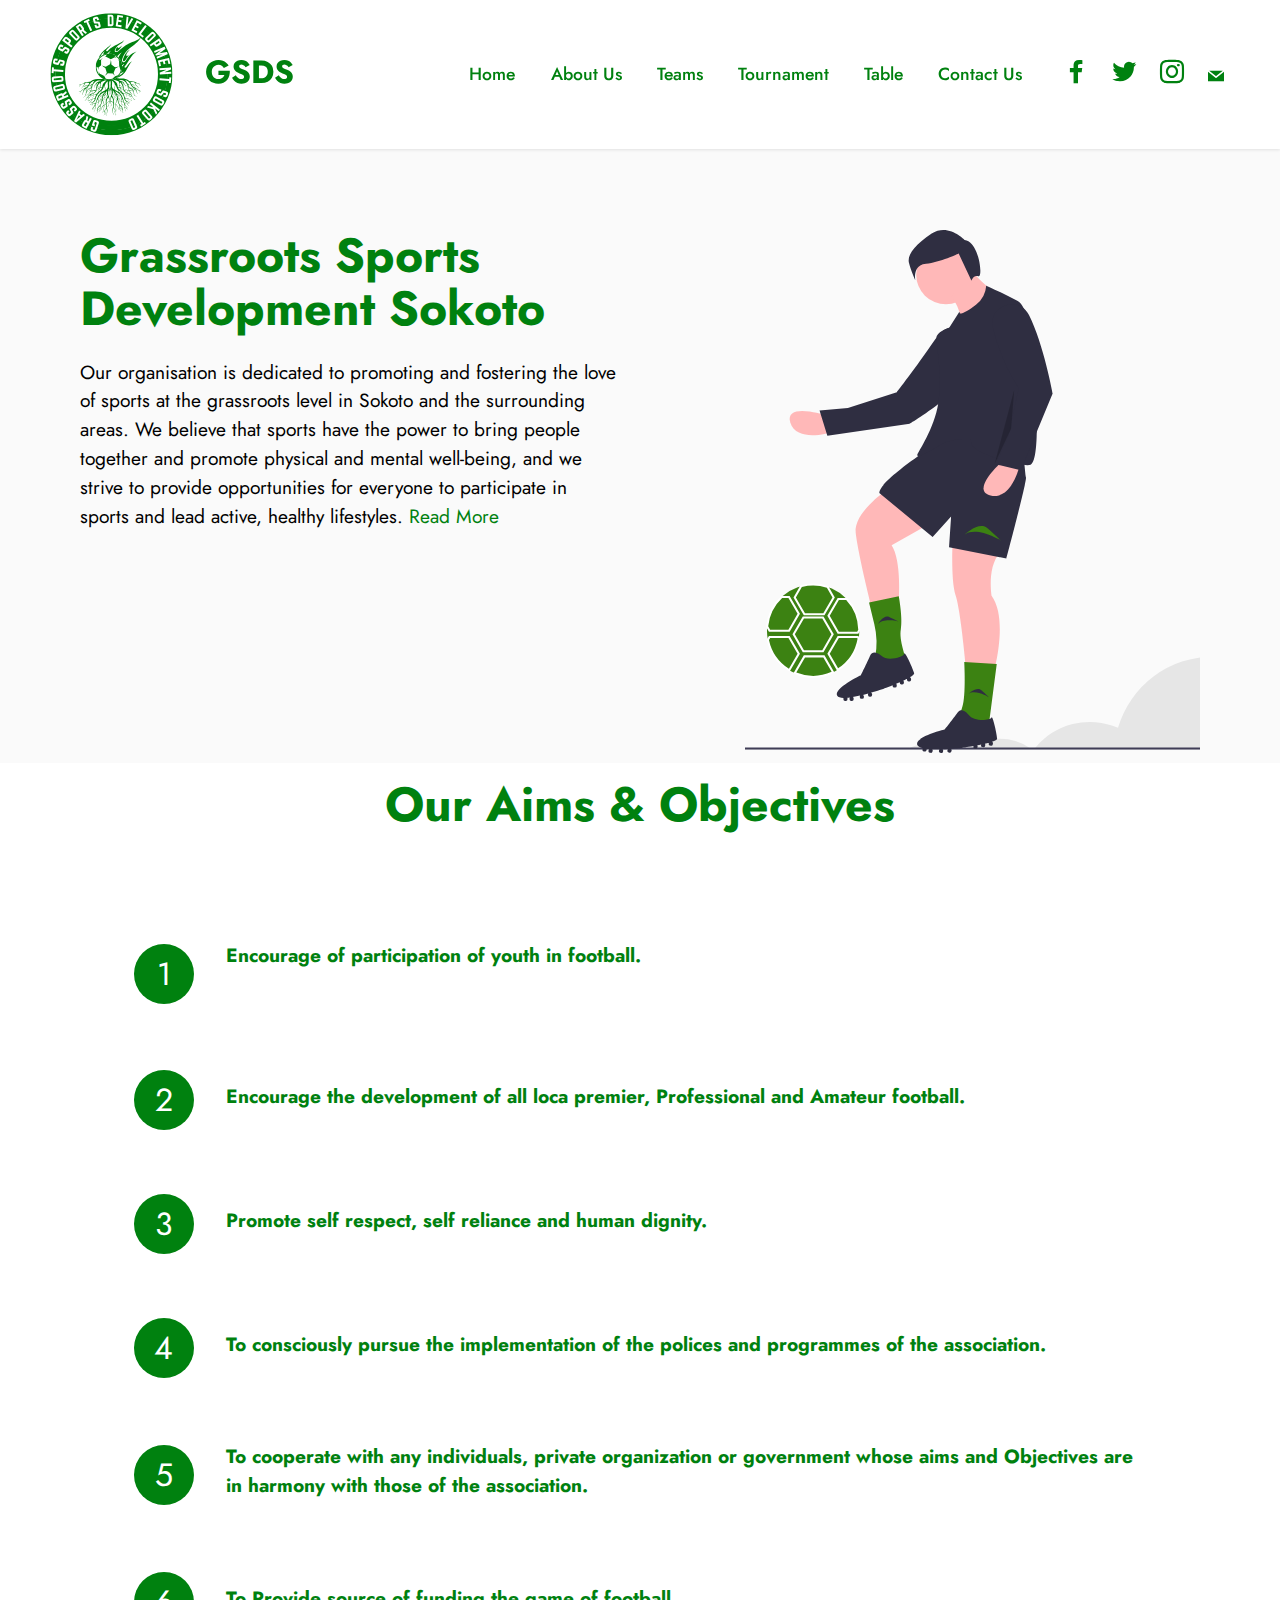
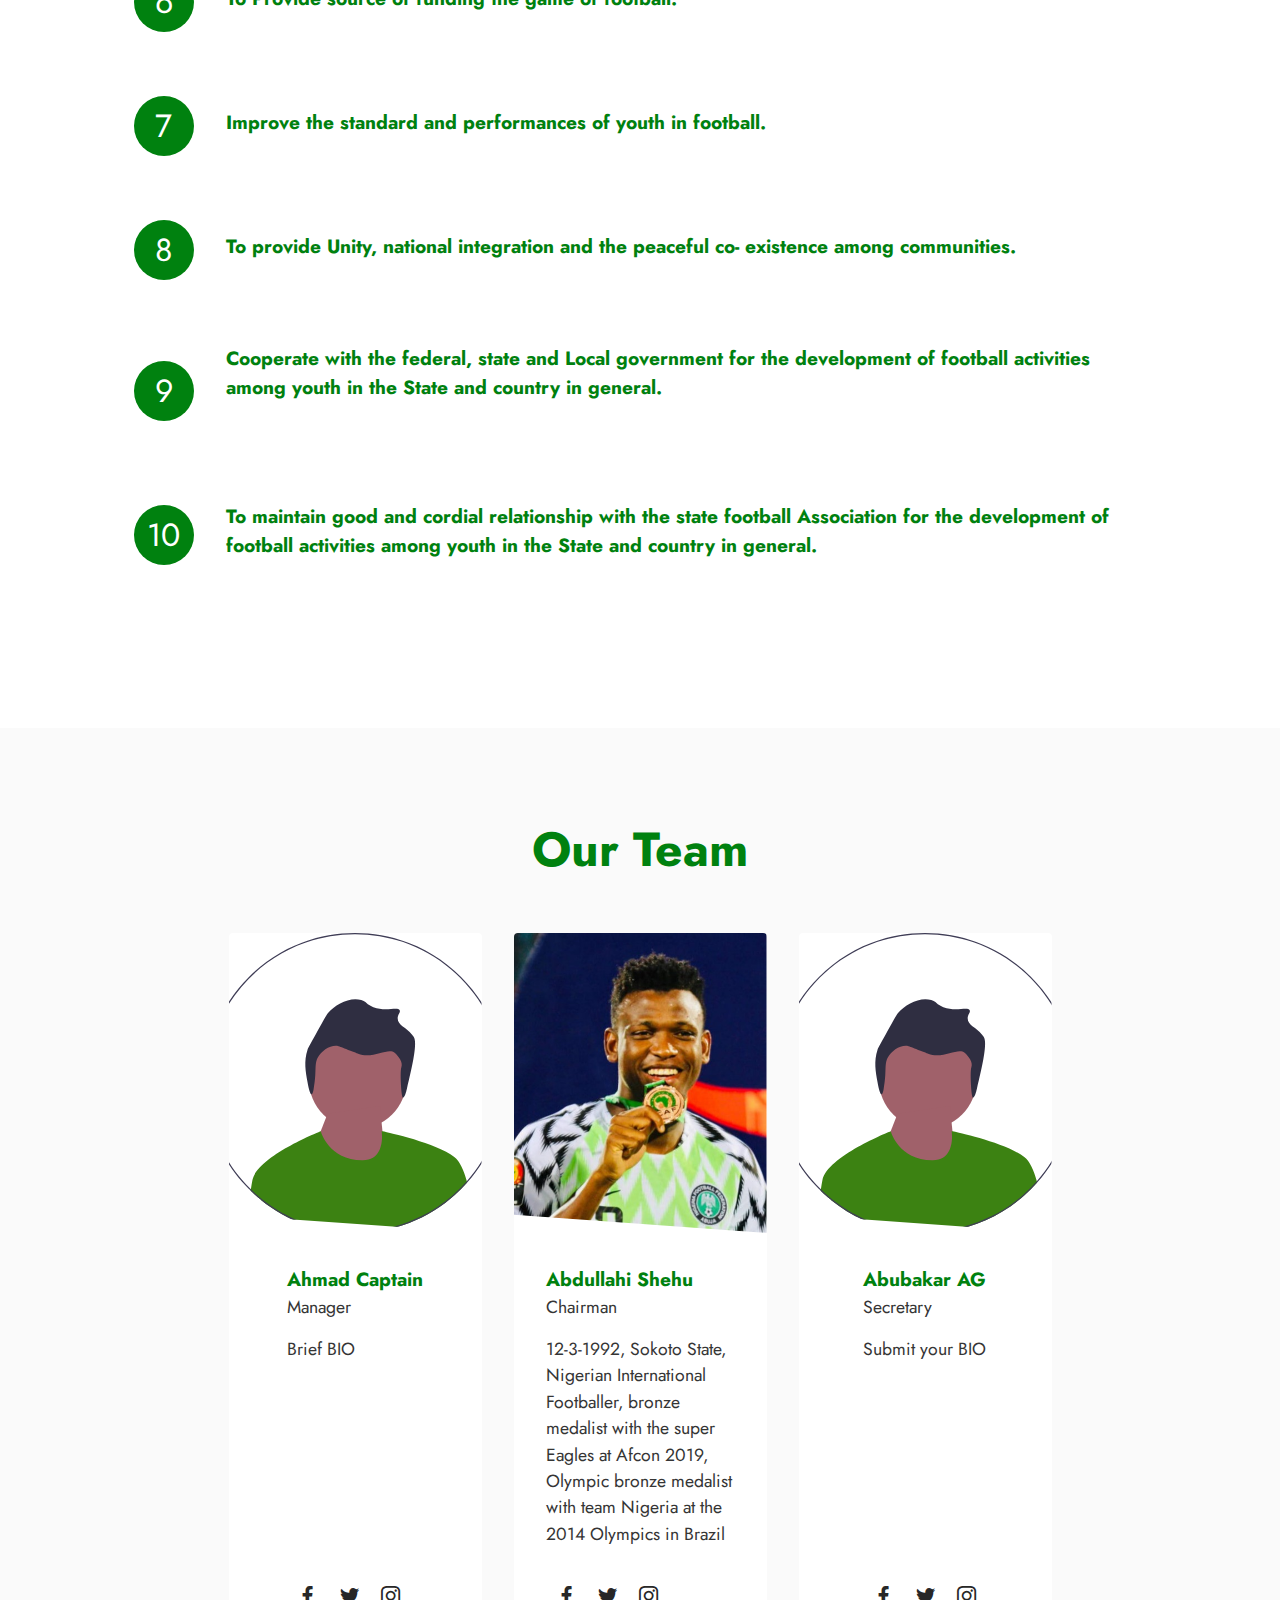
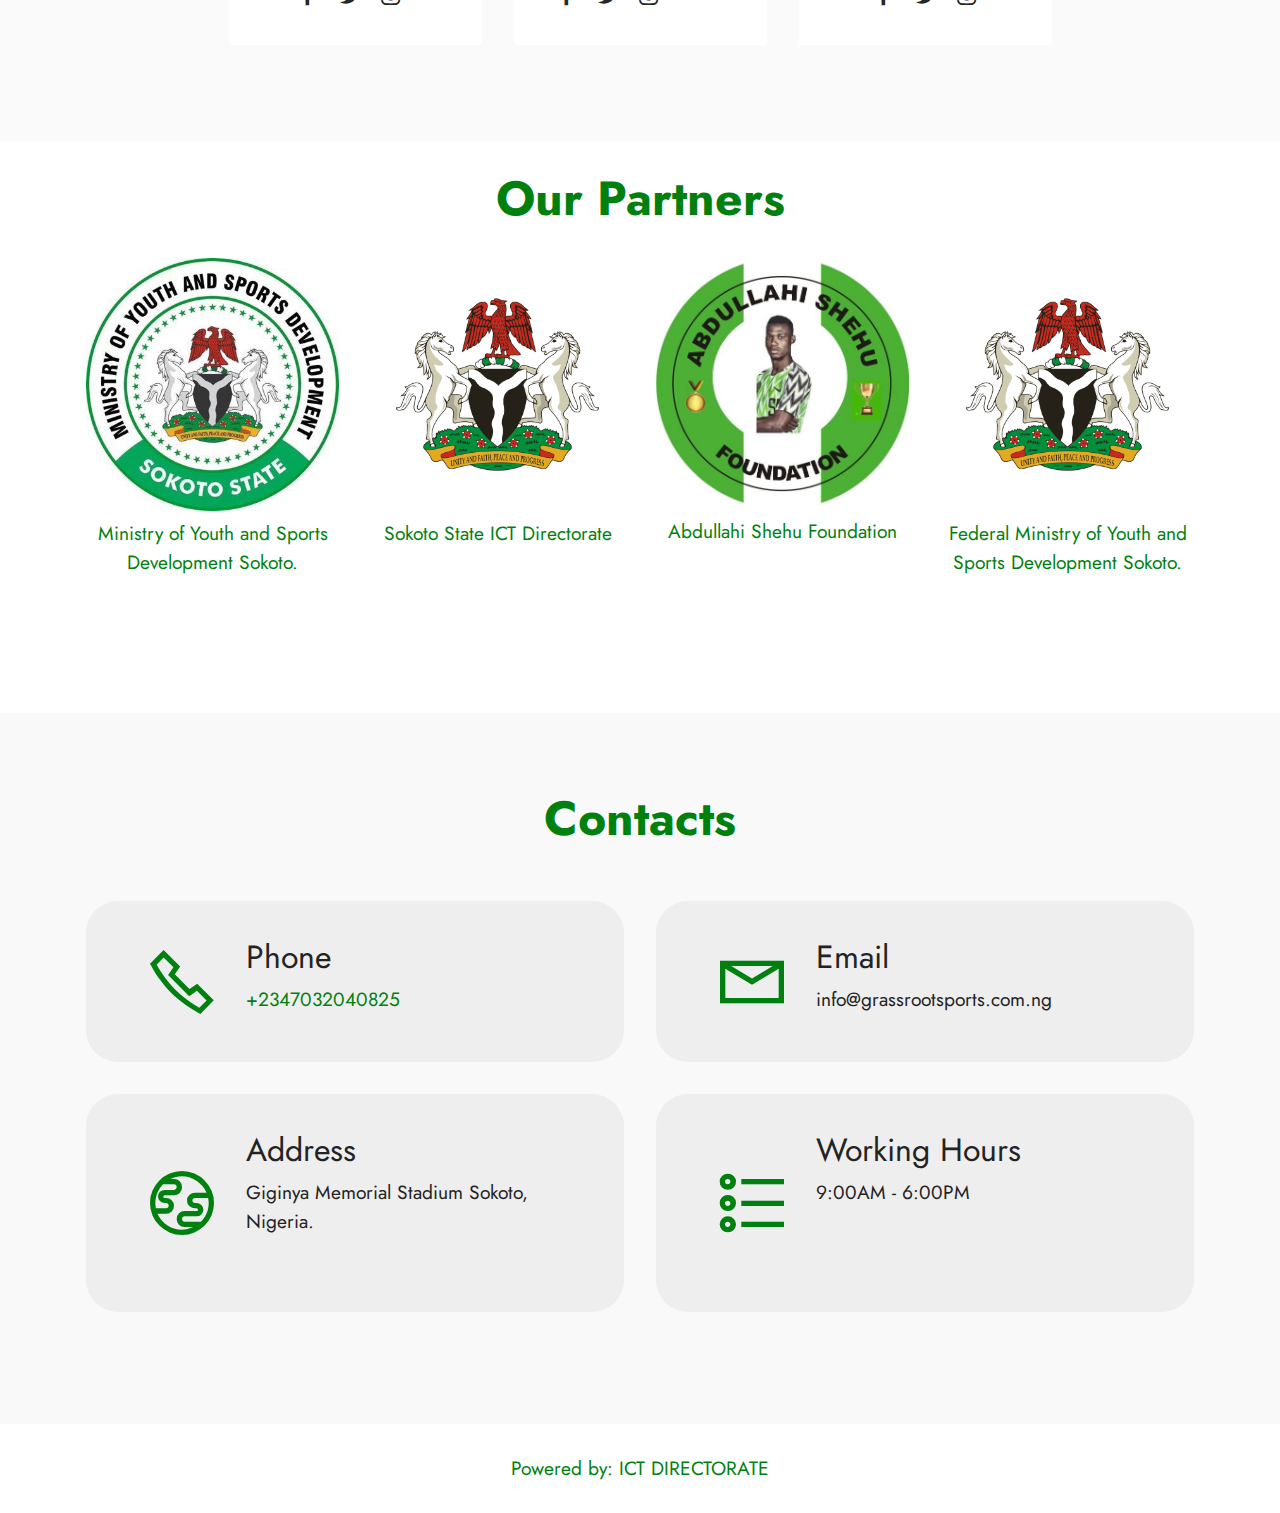
==== commit dcbf4652: "Add files via upload" ====
--- a/index.html
+++ b/index.html
@@ -1,378 +1,596 @@
 <!DOCTYPE html>
-<html amp >
+<html  >
 <head>
   
   <meta charset="UTF-8">
   <meta http-equiv="X-UA-Compatible" content="IE=edge">
   
   <meta name="twitter:card" content="summary_large_image"/>
-  <meta name="twitter:image:src" content="">
-  <meta property="og:image" content="">
+  <meta name="twitter:image:src" content="assets/images/index-meta.svg">
+  <meta property="og:image" content="assets/images/index-meta.svg">
   <meta name="twitter:title" content="Grassroots Sports Development Sokoto">
   <meta name="viewport" content="width=device-width, initial-scale=1, minimum-scale=1">
   <link rel="shortcut icon" href="assets/images/grassroot.svg" type="image/x-icon">
-  <meta name="description" content="Our organization is dedicated to promoting and fostering the love of sports at the grassroots level in Sokoto and the surrounding areas. We believe that sports have the power to bring people together and promote physical and mental well-being, and we strive to provide opportunities for everyone to participate in sports and lead active, healthy lifestyles.">
-  <meta name="amp-script-src" content="">
+  <meta name="description" content="Our organisation is dedicated to promoting and fostering the love of sports at the grassroots level in Sokoto and the surrounding areas. We believe that sports have the power to bring people together and promote physical and mental well-being, and we strive to provide opportunities for everyone to participate in sports and lead active, healthy lifestyles. Read More">
+  
   
   <title>Grassroots Sports Development Sokoto</title>
-  
-<link rel="canonical" href="./">
- <style amp-boilerplate>body{-webkit-animation:-amp-start 8s steps(1,end) 0s 1 normal both;-moz-animation:-amp-start 8s steps(1,end) 0s 1 normal both;-ms-animation:-amp-start 8s steps(1,end) 0s 1 normal both;animation:-amp-start 8s steps(1,end) 0s 1 normal both}@-webkit-keyframes -amp-start{from{visibility:hidden}to{visibility:visible}}@-moz-keyframes -amp-start{from{visibility:hidden}to{visibility:visible}}@-ms-keyframes -amp-start{from{visibility:hidden}to{visibility:visible}}@-o-keyframes -amp-start{from{visibility:hidden}to{visibility:visible}}@keyframes -amp-start{from{visibility:hidden}to{visibility:visible}}</style>
-<noscript><style amp-boilerplate>body{-webkit-animation:none;-moz-animation:none;-ms-animation:none;animation:none}</style></noscript>
-<link href="https://fonts.googleapis.com/css?family=Lexend+Deca:100,200,300,400,500,600,700,800,900&display=swap" rel="stylesheet">
- 
- <style amp-custom> 
-div,span,h1,h2,h3,h4,h5,h6,p,blockquote,a,ol,ul,li,figcaption,textarea,input{font: inherit;}*{-webkit-box-sizing: border-box;box-sizing: border-box;outline: none;}*:focus{outline: none;}body{position: relative;font-style: normal;line-height: 1.5;color: #7e7e7e;}section{background-position: 50% 50%;background-repeat: no-repeat;background-size: cover;overflow: hidden;padding: 0;}h1,h2,h3,h4,h5,h6{margin: 0;padding: 0;}p,li,blockquote{letter-spacing: 0;line-height: 1.7;}ul,ol,blockquote,p{margin-bottom: 0;margin-top: 0;}a{cursor: pointer;}a,a:hover{text-decoration: none;}a.mbr-iconfont:hover{text-decoration: none;}h1,h2,h3,h4,h5,h6,.display-1,.display-2,.display-4,.display-5,.display-7{word-break: break-word;word-wrap: break-word;}b,strong{font-weight: bold;}blockquote{padding: 10px 0 10px 20px;position: relative;border-left: 3px solid;}input:-webkit-autofill,input:-webkit-autofill:hover,input:-webkit-autofill:focus,input:-webkit-autofill:active{-webkit-transition-delay: 9999s;transition-delay: 9999s;-webkit-transition-property: background-color,color;-o-transition-property: background-color,color;transition-property: background-color,color;}html,body{height: auto;min-height: 100vh;}.mbr-section-title{margin: 0;padding: 0;font-style: normal;line-height: 1.2;width: 100%;}.mbr-section-subtitle{line-height: 1.3;width: 100%;}.mbr-text{font-style: normal;line-height: 1.6;width: 100%;}.mbr-white{color: #ffffff;}.mbr-black{color: #7e7e7e;}.align-left{text-align: left;}.align-left .list-item{justify-content: flex-start;}.align-center{text-align: center;}.align-center .list-item{justify-content: center;}.align-right{text-align: right;}.align-right .list-item{justify-content: flex-end;}@media (max-width: 767px){.align-left,.align-center,.align-right{text-align: center;}.align-left .list-item,.align-center .list-item,.align-right .list-item{justify-content: center;}}.mbr-light{font-weight: 300;}.mbr-regular{font-weight: 400;}.mbr-semibold{font-weight: 600;}.mbr-bold{font-weight: 700;}.icons-list a{margin: 0 1.1rem 0 0;}.icons-list a:last-child{margin: 0;}.mbr-figure{align-self: center;}.hidden{visibility: hidden;}.super-hide{display: none;}.inactive{-webkit-user-select: none;-moz-user-select: none;-ms-user-select: none;user-select: none;pointer-events: none;-webkit-user-drag: none;user-drag: none;}.mbr-overlay{position: absolute;bottom: 0;left: 0;right: 0;top: 0;z-index: 0;}.map-placeholder{display: none;}.google-map,.google-map iframe{position: relative;width: 100%;height: 400px;}@media (max-width: 992px){.google-map,.google-map iframe{padding: 0;margin: 0;}}amp-img{width: 100%;}amp-img img{max-height: 100%;max-width: 100%;}img.mbr-temp{width: 100%;}.rounded{border-radius: 50%;}.is-builder .nodisplay + img[async],.is-builder .nodisplay + img[decoding="async"],.is-builder amp-img > a + img[async],.is-builder amp-img > a + img[decoding="async"]{display: none;}html:not(.is-builder) amp-img > a{position: absolute;top: 0;bottom: 0;left: 0;right: 0;z-index: 1;}.is-builder .temp-amp-sizer{position: absolute;}.is-builder amp-youtube .temp-amp-sizer,.is-builder amp-vimeo .temp-amp-sizer{position: static;}.mobirise-spinner{position: absolute;top: 50%;left: 40%;margin-left: 10%;-webkit-transform: translate3d(-50%,-50%,0);z-index: 4;}.mobirise-spinner em{width: 24px;height: 24px;background: #3ac;border-radius: 100%;display: inline-block;-webkit-animation: slide 1s infinite;}.mobirise-spinner em:nth-child(1){-webkit-animation-delay: 0.1s;}.mobirise-spinner em:nth-child(2){-webkit-animation-delay: 0.2s;}.mobirise-spinner em:nth-child(3){-webkit-animation-delay: 0.3s;}@-moz-keyframes slide{0%{-webkit-transform: scale(1);}50%{opacity: 0.3;-webkit-transform: scale(2);}100%{-webkit-transform: scale(1);}}@-webkit-keyframes slide{0%{-webkit-transform: scale(1);}50%{opacity: 0.3;-webkit-transform: scale(2);}100%{-webkit-transform: scale(1);}}@-o-keyframes slide{0%{-webkit-transform: scale(1);}50%{opacity: 0.3;-webkit-transform: scale(2);}100%{-webkit-transform: scale(1);}}@keyframes slide{0%{-webkit-transform: scale(1);}50%{opacity: 0.3;-webkit-transform: scale(2);}100%{-webkit-transform: scale(1);}}.mobirise-loader .amp-active > div{display: none;}.iconfont-wrapper{display: inline-block;}.mbr-flex{display: flex;}.flex-wrap{flex-wrap: wrap;}.mbr-jc-s{justify-content: flex-start;}.mbr-jc-c{justify-content: center;}.mbr-jc-e{justify-content: flex-end;}.mbr-row-reverse{flex-direction: row-reverse;}.mbr-column{flex-direction: column;}amp-img,img{height: 100%;width: 100%;}.hidden-slide{display: none;}.visible-slide{display: flex;}section,.container,.container-fluid{position: relative;word-wrap: break-word;}.mbr-fullscreen .mbr-overlay{min-height: 100vh;}.mbr-fullscreen{display: flex;align-items: center;height: 100vh;min-height: 100vh;padding: 5.2rem 0 3rem;}.container{padding: 0 1rem;width: 100%;margin-right: auto;margin-left: auto;}@media (max-width: 767px){.container{max-width: 540px;}} @media (min-width: 768px){.container{max-width: 720px;}} @media (min-width: 992px){.container{max-width: 960px;}} @media (min-width: 1200px){.container{max-width: 1140px;}}.container-fluid{width: 100%;padding: 0 1rem;}.btn{font-weight: 500;margin: 0 0.8rem;border: 2px solid;transition: none;display: inline-flex;align-items: center;justify-content: center;line-height: 1;letter-spacing: 0;}.btn-form{padding: 1rem 2rem;}.btn-form:hover{cursor: pointer;}.btn{padding: 6px 12px;border-radius: 3px;}.btn-sm{padding: 6px 12px;border-radius: 3px;}.btn-md{padding: 6px 12px;border-radius: 3px;}.btn-lg{padding: 6px 12px;border-radius: 3px;}form .btn,form .mbr-section-btn{margin: 0;}.note-popover .btn:after{display: none;}.mbr-section-btn{margin: 0 -0.8rem;font-size: 0;}nav .mbr-section-btn{margin-left: 0rem;margin-right: 0rem;}.btn .mbr-iconfont,.btn.btn-md .mbr-iconfont{cursor: pointer;margin: 0 0.8rem 0 0;}.btn-sm .mbr-iconfont{margin: 0 0.5rem 0 0;}[type="submit"]{-webkit-appearance: none;}section.menu{min-height: 70px;overflow: visible;padding: 0;}section.menu2{min-height: 80px;}.menu-container{display: flex;-webkit-box-pack: justify;-ms-flex-pack: justify;justify-content: space-between;align-items: center;min-height: 70px;}@media (max-width: 991px){.menu-container{max-width: 100%;padding: 0.5rem 1rem;}} @media (max-width: 767px){.menu-container{padding: 0.5rem 1rem;}}.navbar{z-index: 100;width: 100%;position: absolute;}.navbar-fixed-top{position: fixed;top: 0;}.navbar-brand{display: flex;align-items: center;word-break: break-word;z-index: 1;}.navbar-logo{margin: 0 0.5rem 0 0;}@media (max-width: 767px){.navbar-logo amp-img{max-height: 35px;max-width: 35px;}}.navbar-caption-wrap{display: flex;}.navbar .navbar-collapse{display: flex;-ms-flex-preferred-size: auto;flex-basis: auto;align-items: center;justify-content: flex-start;}@media (max-width: 991px){.navbar .navbar-collapse{display: none;position: absolute;top: 0;right: 0;height: 100vh;overflow-y: auto;padding: 1rem;z-index: 1;}}@media (max-width: 991px){.navbar.opened .navbar-collapse.show,.navbar.opened .navbar-collapse.collapsing{display: block;}.is-builder .navbar-collapse{position: fixed;}}.navbar-nav{list-style-type: none;display: flex;flex-wrap: wrap;padding-left: 0;min-width: 250px;}@media (max-width: 991px){.navbar-nav{flex-direction: column;}} .navbar-nav .mbr-iconfont{margin: 0 0.2rem 0 0;}.nav-item{word-break: break-all;}.nav-link{display: flex;align-items: center;justify-content: flex-start;}.nav-link,.navbar-caption{line-height: inherit;font-weight: 600;}.nav-dropdown .dropdown-menu{min-width: 250px;position: absolute;left: 0;padding: 1.25rem 0;}.nav-dropdown .dropdown-menu .dropdown-item{line-height: 2;display: flex;align-items: center;padding: 0.25rem 1.5rem;white-space: nowrap;}.nav-dropdown .dropdown-menu .dropdown{position: relative;}.dropdown-menu .dropdown:hover > .dropdown-menu{opacity: 1;pointer-events: all;}.nav-dropdown .dropdown-submenu{top: 0;left: 100%;margin: 0;}.nav-item.dropdown{position: relative;}.nav-item.dropdown .dropdown-menu{opacity: 0;pointer-events: none;}.nav-item.dropdown:hover > .dropdown-menu{opacity: 1;pointer-events: all;}@media (min-width: 992px){.dropdown-menu .dropdown-toggle:after,.link.dropdown-toggle:after{display: inline-block;width: 5px;height: 5px;margin-left: .5rem;margin-top: -0.25rem;vertical-align: .255em;content: "";border: 1px solid;border-left: none;border-top: none;transform: rotate(45deg);position: absolute;}.dropdown-menu .dropdown-toggle:after{right: 1.1538em;top: 50%;}.link.dropdown-toggle:after{top: 51%;right: 5px;}}.navbar .dropdown.open > .dropdown-menu{display: block;}@media (max-width: 991px){.is-builder .nav-dropdown .dropdown-menu{position: relative;}.nav-dropdown .dropdown-submenu{left: 0;}.nav-dropdown .dropdown-menu .dropdown-item{padding: 0.25rem 1.5rem;margin: 0;justify-content: center;}.nav-dropdown .dropdown-menu .dropdown-item:after{right: auto;}.navbar.opened .dropdown-menu{top: 0;}.dropdown-toggle[data-toggle="dropdown-submenu"]:after{position: relative;display: inline-block;width: 5px;height: 5px;margin-left: .5rem;margin-top: -0.25rem;vertical-align: .255em;content: "";border: 1px solid;border-left: none;border-top: none;transform: rotate(45deg);top: 55%;}}.navbar-buttons{display: flex;flex-wrap: wrap;align-items: center;justify-content: center;}@media (max-width: 991px){.navbar-buttons{flex-direction: column;}}.menu-social-list{display: flex;align-items: center;justify-content: center;flex-wrap: wrap;}.menu-social-list a{margin: 0 0.5rem;}.menu-social-list a span{font-size: 1.5rem;}button.navbar-toggler{position: absolute;right: 20px;top: 25px;width: 18px;height: 20px;cursor: pointer;transition: all .2s;-ms-flex-item-align: center;-ms-grid-row-align: center;align-self: center;}.hamburger span{position: absolute;right: 0;width: 18px;height: 2px;border-right: 5px;}.hamburger span:nth-child(1){top: 0;transition: all .2s;}.hamburger span:nth-child(2){top: 8px;transition: all .15s;}.hamburger span:nth-child(3){top: 8px;transition: all .15s;}.hamburger span:nth-child(4){top: 16px;transition: all .2s;}nav.opened .navbar-toggler:not(.hide) .hamburger span:nth-child(4),nav.opened .navbar-toggler:not(.hide) .hamburger span:nth-child(1){top: 8px;width: 0;opacity: 0;right: 50%;transition: all .2s;}nav.opened .navbar-toggler:not(.hide) .hamburger span:nth-child(2){transform: rotate(-45deg);transition: all .25s;}nav.opened .navbar-toggler:not(.hide) .hamburger span:nth-child(3){transform: rotate(45deg);transition: all .25s;}.ampstart-btn.hamburger{position: relative;top: 15px;right: 0;margin-left: auto;height: 20px;width: 30px;background: none;border: none;cursor: pointer;z-index: 1000;}@media (min-width: 992px){.ampstart-btn,amp-sidebar{display: none;}}.close-sidebar{width: 30px;height: 30px;position: relative;cursor: pointer;background-color: transparent;border: none;}.close-sidebar span{position: absolute;left: 0;width: 30px;height: 2px;border-right: 5px;top: 14px;}.close-sidebar span:nth-child(1){transform: rotate(-45deg);}.close-sidebar span:nth-child(2){transform: rotate(45deg);}.builder-sidebar{position: relative;height: 100vh;overflow: hidden auto;min-width: 250px;z-index: 1030;padding: 1rem 2rem;max-width: 20rem;}.builder-sidebar .dropdown:hover > .dropdown-menu{position: relative;}section.sidebar-open:before{content: '';position: fixed;top: 0;bottom: 0;right: 0;left: 0;background-color: rgba(0,0,0,0.2);z-index: 1040;}.is-builder section.horizontal-menu .ampstart-btn{display: none;}.is-builder section.horizontal-menu .dropdown-menu{z-index: auto;opacity: 1;pointer-events: auto;}.is-builder .menu{overflow: visible;}#sidebar{background-color: transparent;}.card-title{margin: 0;}.card{position: relative;background-color: transparent;border: none;border-radius: 0;width: 100%;padding: 0 1rem;}@media (max-width: 767px){.card:not(.last-child){padding-bottom: 2rem;}} .card .card-img{width: auto;border-radius: 0;}.card .card-wrapper{height: 100%;}@media (max-width: 767px){.card .card-wrapper{flex-direction: column;}} .card img{height: 100%;-o-object-fit: cover;object-fit: cover;-o-object-position: center;object-position: center;}.card-inner,.items-list{display: flex;flex-direction: column;}.items-list{list-style-type: none;padding: 0;}.items-list .list-item{padding: 1rem 2rem;}.card-head{padding: 1.5rem 2rem;}.card-price-wrap{padding: 1rem 2rem;}.card-button{padding: 1rem;margin: 0;}.timeline-wrap{position: relative;}.timeline-wrap .iconBackground{position: absolute;left: 50%;width: 20px;height: 20px;line-height: 30px;text-align: center;border-radius: 50%;font-size: 30px;display: inline-block;background-color: #232323;top: 20px;margin: 0 0 0 -10px;}@media (max-width: 767px){.timeline-wrap .iconBackground{left: 0;}}.separline{position: relative;}@media (max-width: 767px){.separline:not(.last-child){padding-bottom: 2rem;}} .separline:before{position: absolute;content: "";width: 2px;background-color: #232323;left: calc(50% - 1px);height: calc(100% - 20px);top: 40px;}@media (max-width: 767px){.separline:before{left: 0;}}.gallery-img-wrap{position: relative;height: 100%;}.gallery-img-wrap:hover{cursor: pointer;}.gallery-img-wrap:hover .icon-wrap,.gallery-img-wrap:hover .caption-on-hover{opacity: 1;}.gallery-img-wrap:hover:after{opacity: .5;}.gallery-img-wrap amp-img{height: 100%;}.gallery-img-wrap:after{content: "";position: absolute;top: 0;bottom: 0;left: 0;right: 0;background: #000;opacity: 0;transition: opacity 0.3s;pointer-events: none;}.gallery-img-wrap .icon-wrap,.gallery-img-wrap .img-caption{z-index: 3;pointer-events: none;position: absolute;}.gallery-img-wrap .icon-wrap,.gallery-img-wrap .caption-on-hover{opacity: 0;transition: opacity 0.3s;}.gallery-img-wrap .icon-wrap{left: 50%;top: 50%;transform: translate(-50%,-50%);background-color: #fff;padding: .5rem;border-radius: 50%;}.gallery-img-wrap .amp-iconfont{color: #000;font-size: 1rem;width: 1rem;display: block;}.gallery-img-wrap .img-caption{left: 0;right: 0;}.gallery-img-wrap .img-caption.caption-top{top: 0;}.gallery-img-wrap .img-caption.caption-bottom{bottom: 0;}.gallery-img-wrap .img-caption:not(.caption-on-hover):after{content: "";position: absolute;top: 0;left: 0;right: 0;height: 100%;transition: opacity 0.3s;z-index: -1;pointer-events: none;}@media (max-width: 767px){.gallery-img-wrap:after,.gallery-img-wrap:hover:after,.gallery-img-wrap .icon-wrap{display: none;}.gallery-img-wrap .caption-on-hover{opacity: 1;}}.is-builder .gallery-img-wrap .icon-wrap,.is-builder .gallery-img-wrap .img-caption > *{pointer-events: all;}.amp-carousel-button,.dots-wrapper .dots span{transition: all 0.4s;cursor: pointer;outline: none;}.amp-carousel-button{height: 40px;width: 40px;border-radius: 50%;}.dots-wrapper .dots{display: inline-block;margin: 4px 8px;}.dots-wrapper .dots span{display: block;border-radius: 12px;height: 24px;width: 24px;background-color: #ffffff;border: 10px solid #cccccc;opacity: 0.5;}.dots-wrapper .dots span.current{width: 40px;}.dots-wrapper .dots span:hover,.dots-wrapper .dots span.current{opacity: 1;}.amp-carousel-button-next:after{right: 1rem;}.amp-carousel-button-prev:after{left: 1rem;}button.btn-img{cursor: pointer;}.is-builder .preview button.btn-img{opacity: 0.5;position: relative;pointer-events: none;}amp-image-lightbox,.lightbox{background: rgba(0,0,0,0.8);display: flex;flex-wrap: wrap;align-items: center;justify-content: center;width: 100%;height: 100%;overflow: auto;}amp-image-lightbox a.control,.lightbox a.control{position: absolute;cursor: default;top: 0;right: 0;}amp-image-lightbox .close,.lightbox .close{background: none;border: none;position: absolute;top: 15px;right: 25px;height: 2rem;width: 2rem;cursor: pointer;z-index: 1000;}amp-image-lightbox .close:before,amp-image-lightbox .close:after,.lightbox .close:before,.lightbox .close:after{position: absolute;top: 0;right: 15px;content: ' ';height: 2rem;width: 5px;background-color: #fff;}amp-image-lightbox .close:before,.lightbox .close:before{transform: rotate(45deg);}amp-image-lightbox .close:after,.lightbox .close:after{transform: rotate(-45deg);}amp-image-lightbox .video-block,.lightbox .video-block{width: 100%;}div[submit-success] > *,div[submit-error] > *{padding: 1rem;margin-bottom: 1rem;}.form-block{z-index: 1;background-color: transparent;padding: 3rem;position: relative;overflow: hidden;}.form-block .mbr-overlay{z-index: -1;}@media (max-width: 991px){.form-block{padding: 1rem;}}form input,form textarea,form select{padding: 1rem;line-height: 1;width: 100%;background: #f3f4f5;border-width: 1px;border-style: solid;border-color: #e0e0e0;border-radius: 0;color: #000000;}form input[type="checkbox"],form input[type="radio"]{border: none;background: none;width: auto;}form .field{padding-bottom: 0.75rem;padding-top: 0.75rem;}form textarea.field-input{height: 200px;}form .fieldset{display: flex;justify-content: center;flex-wrap: wrap;align-items: center;}textarea[type="hidden"]{display: none;}.form-check{margin-bottom: 0;}.form-check-label{padding-left: 0;}.form-check-input{position: relative;margin: 4px;}.form-check-inline{display: inline-flex;align-items: center;padding-left: 0;margin-right: .75rem;}.mbr-row,.mbr-form-row{display: -webkit-box;display: -ms-flexbox;display: flex;-ms-flex-wrap: wrap;flex-wrap: wrap;margin-left: -1rem;margin-right: -1rem;}.mbr-form-row{margin-left: -0.5rem;margin-right: -0.5rem;}.mbr-form-row > [class*="mbr-col"]{padding-left: 0.5rem;padding-right: 0.5rem;}@media (max-width: 767px){.mbr-col,.mbr-col-auto{padding-right: 1rem;padding-left: 1rem;}.mbr-col-sm-12{-ms-flex: 0 0 100%;-webkit-box-flex: 0;flex: 0 0 100%;max-width: 100%;padding-right: 1rem;padding-left: 1rem;}}@media (min-width: 768px){.mbr-col,.mbr-col-auto{padding-right: 1rem;padding-left: 1rem;}.mbr-col-md-2{-ms-flex: 0 0 16.6666666667%;-webkit-box-flex: 0;flex: 0 0 16.6666666667%;max-width: 16.6666666667%;padding-right: 1rem;padding-left: 1rem;}.mbr-col-md-3{-ms-flex: 0 0 25%;-webkit-box-flex: 0;flex: 0 0 25%;max-width: 25%;padding-right: 1rem;padding-left: 1rem;}.mbr-col-md-4{-ms-flex: 0 0 33.3333333333%;-webkit-box-flex: 0;flex: 0 0 33.3333333333%;max-width: 33.3333333333%;padding-right: 1rem;padding-left: 1rem;}.mbr-col-md-5{-ms-flex: 0 0 41.6666666667%;-webkit-box-flex: 0;flex: 0 0 41.6666666667%;max-width: 41.6666666667%;padding-right: 1rem;padding-left: 1rem;}.mbr-col-md-6{-ms-flex: 0 0 50%;-webkit-box-flex: 0;flex: 0 0 50%;max-width: 50%;padding-right: 1rem;padding-left: 1rem;}.mbr-col-md-7{-ms-flex: 0 0 58.3333333333%;-webkit-box-flex: 0;flex: 0 0 58.3333333333%;max-width: 58.3333333333%;padding-right: 1rem;padding-left: 1rem;}.mbr-col-md-8{-ms-flex: 0 0 66.6666666667%;-webkit-box-flex: 0;flex: 0 0 66.6666666667%;max-width: 66.6666666667%;padding-right: 1rem;padding-left: 1rem;}.mbr-col-md-10{-ms-flex: 0 0 83.3333333333%;-webkit-box-flex: 0;flex: 0 0 83.3333333333%;max-width: 83.3333333333%;padding-right: 1rem;padding-left: 1rem;}.mbr-col-md-12{-ms-flex: 0 0 100%;-webkit-box-flex: 0;flex: 0 0 100%;max-width: 100%;padding-right: 1rem;padding-left: 1rem;}}.mbr-col{-ms-flex: 1 1 auto;-webkit-box-flex: 1;flex: 1 1 auto;max-width: 100%;}.mbr-col-auto{-ms-flex: 0 0 auto;flex: 0 0 auto;width: auto;}@media (min-width: 992px){.mbr-col,.mbr-col-auto{padding-right: 1rem;padding-left: 1rem;}.mbr-col-lg-2{-ms-flex: 0 0 16.6666666667%;-webkit-box-flex: 0;flex: 0 0 16.6666666667%;max-width: 16.6666666667%;padding-right: 1rem;padding-left: 1rem;}.mbr-col-lg-3{-ms-flex: 0 0 25%;-webkit-box-flex: 0;flex: 0 0 25%;max-width: 25%;padding-right: 1rem;padding-left: 1rem;}.mbr-col-lg-4{-ms-flex: 0 0 33.3333333333%;-webkit-box-flex: 0;flex: 0 0 33.3333333333%;max-width: 33.3333333333%;padding-right: 1rem;padding-left: 1rem;}.mbr-col-lg-5{-ms-flex: 0 0 41.6666666667%;-webkit-box-flex: 0;flex: 0 0 41.6666666667%;max-width: 41.6666666667%;padding-right: 1rem;padding-left: 1rem;}.mbr-col-lg-6{-ms-flex: 0 0 50%;-webkit-box-flex: 0;flex: 0 0 50%;max-width: 50%;padding-right: 1rem;padding-left: 1rem;}.mbr-col-lg-7{-ms-flex: 0 0 58.3333333333%;-webkit-box-flex: 0;flex: 0 0 58.3333333333%;max-width: 58.3333333333%;padding-right: 1rem;padding-left: 1rem;}.mbr-col-lg-8{-ms-flex: 0 0 66.6666666667%;-webkit-box-flex: 0;flex: 0 0 66.6666666667%;max-width: 66.6666666667%;padding-right: 1rem;padding-left: 1rem;}.mbr-col-lg-9{-ms-flex: 0 0 75%;-webkit-box-flex: 0;flex: 0 0 75%;max-width: 75%;padding-right: 1rem;padding-left: 1rem;}.mbr-col-lg-10{-ms-flex: 0 0 83.3333333333%;-webkit-box-flex: 0;flex: 0 0 83.3333333333%;max-width: 83.3333333333%;padding-right: 1rem;padding-left: 1rem;}.mbr-col-lg-12{-ms-flex: 0 0 100%;-webkit-box-flex: 0;flex: 0 0 100%;max-width: 100%;padding-right: 1rem;padding-left: 1rem;}}@media (min-width: 992px){.lg-pb{padding-bottom: 3rem;}}@media (max-width: 991px){.md-pb{padding-bottom: 2rem;}}.mbr-pt-1,.mbr-py-1{padding-top: 0.5rem;}.mbr-pb-1,.mbr-py-1{padding-bottom: 0.5rem;}.mbr-px-1{padding-left: 0.5rem;padding-right: 0.5rem;}.mbr-p-1{padding: 0.5rem;}.mbr-pt-2,.mbr-py-2{padding-top: 1rem;}.mbr-pb-2,.mbr-py-2{padding-bottom: 1rem;}.mbr-px-2{padding-left: 1rem;padding-right: 1rem;}.mbr-p-2{padding: 1rem;}.mbr-pt-3,.mbr-py-3{padding-top: 1.5rem;}.mbr-pb-3,.mbr-py-3{padding-bottom: 1.5rem;}.mbr-px-3{padding-left: 1.5rem;padding-right: 1.5rem;}.mbr-p-3{padding: 1.5rem;}.mbr-pt-4,.mbr-py-4{padding-top: 2rem;}.mbr-pb-4,.mbr-py-4{padding-bottom: 2rem;}.mbr-px-4{padding-left: 2rem;padding-right: 2rem;}.mbr-p-4{padding: 2rem;}.mbr-pt-5,.mbr-py-5{padding-top: 3rem;}.mbr-pb-5,.mbr-py-5{padding-bottom: 3rem;}.mbr-px-5{padding-left: 3rem;padding-right: 3rem;}.mbr-p-5{padding: 3rem;}@media (max-width: 991px){.mbr-py-4,.mbr-py-5{padding-top: 1rem;padding-bottom: 1rem;}.mbr-px-4,.mbr-px-5{padding-left: 1rem;padding-right: 1rem;}.mbr-p-3,.mbr-p-4,.mbr-p-5{padding: 1rem;}}.mbr-ml-auto{margin-left: auto;}.mbr-mr-auto{margin-right: auto;}.mbr-m-auto{margin: auto;}#scrollToTopMarker{position: absolute;width: 0px;height: 0px;top: 300px;}#scrollToTopButton{position: fixed;bottom: 25px;right: 25px;opacity: .4;z-index: 5000;font-size: 32px;height: 60px;width: 60px;border: none;border-radius: 3px;cursor: pointer;}#scrollToTopButton:focus{outline: none;}#scrollToTopButton a:before{content: '';position: absolute;height: 40%;top: 36%;width: 2px;left: calc(50% - 1px);}#scrollToTopButton a:after{content: '';position: absolute;border-top: 2px solid;border-right: 2px solid;width: 40%;height: 40%;left: calc(30% - 1px);bottom: 30%;transform: rotate(-45deg);}.is-builder #scrollToTopButton a:after{left: 30%;}.btn{position: relative;z-index: 1;}.mbr-medium{font-weight: 500;}.mbr-black{font-weight: 900;}amp-img img{object-fit: cover;}.flex-al-c{align-items: center;}.nav-dropdown .link{transition: 0.35s ease;}.line-animation:hover::before{opacity: 1.0;transform: scale(1) translateY(0px);}.line-animation::before{content: "";opacity: 0.0;transform-origin: center center;transform: scale(0) translateY(5px);transition: all 350ms cubic-bezier(0.1,0.1,0,1);position: absolute;bottom: -2px;width: 100%;height: 2px;background-color: currentColor;margin-left: auto;margin-right: auto;left: 0;right: 0;}.shadow:hover{box-shadow: 0 2px 11px 0 rgba(0,0,0,0.2);}.amp-carousel-button-next{background-image: url("data:image/svg+xml,%3Csvg xmlns='http://www.w3.org/2000/svg' xmlns:xlink='http://www.w3.org/1999/xlink' version='1.1' id='Capa_1' x='0px' y='0px' width='451.846px' height='451.847px' fill='%237e7e7e' viewBox='0 0 451.846 451.847' style='enable-background:new 0 0 451.846 451.847;' xml:space='preserve'%3E%3Cg%3E%3Cpath d='M345.441,248.292L151.154,442.573c-12.359,12.365-32.397,12.365-44.75,0c-12.354-12.354-12.354-32.391,0-44.744 L278.318,225.92L106.409,54.017c-12.354-12.359-12.354-32.394,0-44.748c12.354-12.359,32.391-12.359,44.75,0l194.287,194.284 c6.177,6.18,9.262,14.271,9.262,22.366C354.708,234.018,351.617,242.115,345.441,248.292z'/%3E%3C/g%3E%3Cg%3E%3C/g%3E%3Cg%3E%3C/g%3E%3C/svg%3E");}.amp-carousel-button-prev{background-image: url("data:image/svg+xml,%3Csvg xmlns='http://www.w3.org/2000/svg' xmlns:xlink='http://www.w3.org/1999/xlink' version='1.1' id='Layer_1' x='0px' y='0px' viewBox='0 0 492 492' fill='%237e7e7e' style='enable-background:new 0 0 492 492;' xml:space='preserve'%3E%3Cg%3E%3Cg%3E%3Cpath d='M198.608,246.104L382.664,62.04c5.068-5.056,7.856-11.816,7.856-19.024c0-7.212-2.788-13.968-7.856-19.032l-16.128-16.12 C361.476,2.792,354.712,0,347.504,0s-13.964,2.792-19.028,7.864L109.328,227.008c-5.084,5.08-7.868,11.868-7.848,19.084 c-0.02,7.248,2.76,14.028,7.848,19.112l218.944,218.932c5.064,5.072,11.82,7.864,19.032,7.864c7.208,0,13.964-2.792,19.032-7.864 l16.124-16.12c10.492-10.492,10.492-27.572,0-38.06L198.608,246.104z'/%3E%3C/g%3E%3C/g%3E%3C/svg%3E");}button.navbar-toggler{right: 0;top: 0;position: relative;}.navbar-logo img{object-fit: contain;}.main-wrapper{width: 100%;display: flex;justify-content: space-between;align-items: center;}.navbar{flex-direction: row;justify-content: space-between;display: flex;min-height: 70px;transition: all .3s;}.nav-dropdown .dropdown-menu{box-shadow: 0px 3px 21.88px 0.12px rgba(0,0,0,0.1);}.nav-dropdown .dropdown-menu .dropdown-item{font-weight: 400;}@media (min-width: 992px){.nav-dropdown .dropdown-submenu{width: 200px;}.nav-dropdown .dropdown-submenu .dropdown{width: 100%;}}.wrapper-logo-navbar{display: flex;}.sidebar{padding: 1rem 0;margin: 0;}.sidebar a{display: block;text-decoration: none;margin-bottom: 10px;}@media (max-width: 992px){.navbar-brand{margin-left: 1.5rem;}}
-body{font-family: Roboto;}blockquote{border-color: #00810f;}div[submit-success]{background: #7e7e7e;color: #ffffff;}div[submit-error]{background: #1a73e8;color: #ffffff;}.display-1{font-family: 'Lexend Deca',sans-serif;font-size: 5rem;line-height: 1.2;letter-spacing: 1px;font-weight: 600;}.display-2{font-family: 'Lexend Deca',sans-serif;font-size: 2.4rem;line-height: 1.2;font-weight: 600;}.display-4{font-family: 'Lexend Deca',sans-serif;font-size: 0.9rem;line-height: 1.4;}.display-5{font-family: 'Lexend Deca',sans-serif;font-size: 1.5rem;line-height: 1.3;font-weight: 600;}.display-7{font-family: 'Lexend Deca',sans-serif;font-size: 1rem;line-height: 1.6;font-weight: 400;}.display-1 .mbr-iconfont-btn{font-size: 5rem;width: 5rem;}.display-2 .mbr-iconfont-btn{font-size: 2.4rem;width: 2.4rem;}.display-4 .mbr-iconfont-btn{font-size: 0.9rem;width: 0.9rem;}.display-5 .mbr-iconfont-btn{font-size: 1.5rem;width: 1.5rem;}.display-7 .mbr-iconfont-btn{font-size: 1rem;width: 1rem;}.mbr-form input,.mbr-form textarea,.mbr-form select{font-family: 'Lexend Deca',sans-serif;font-size: 0.9rem;line-height: 1;}@media (max-width: 768px){.display-1{font-size: 4rem;font-size: calc( 2.4rem + (5 - 2.4) * ((100vw - 20rem) / (48 - 20)));line-height: calc( 1.4 * (2.4rem + (5 - 2.4) * ((100vw - 20rem) / (48 - 20))));}.display-2{font-size: 1.92rem;font-size: calc( 1.49rem + (2.4 - 1.49) * ((100vw - 20rem) / (48 - 20)));line-height: calc( 1.4 * (1.49rem + (2.4 - 1.49) * ((100vw - 20rem) / (48 - 20))));}.display-4{font-size: 0.72rem;font-size: calc( 0.965rem + (0.9 - 0.965) * ((100vw - 20rem) / (48 - 20)));line-height: calc( 1.4 * (0.965rem + (0.9 - 0.965) * ((100vw - 20rem) / (48 - 20))));}.display-5{font-size: 1.2rem;font-size: calc( 1.175rem + (1.5 - 1.175) * ((100vw - 20rem) / (48 - 20)));line-height: calc( 1.4 * (1.175rem + (1.5 - 1.175) * ((100vw - 20rem) / (48 - 20))));}.display-7{font-size: 0.8rem;font-size: calc( 1rem + (1 - 1) * ((100vw - 20rem) / (48 - 20)));line-height: calc( 1.4 * (1rem + (1 - 1) * ((100vw - 20rem) / (48 - 20))));}}.bg-primary{background-color: #00810f;}.bg-success{background-color: #7e7e7e;}.bg-info{background-color: #423f3f;}.bg-warning{background-color: #ef904c;}.bg-danger{background-color: #1a73e8;}.btn-secondary,.btn-secondary:active,.btn-secondary.active{background-color: #4285f4;border-color: #4285f4;color: #ffffff;}.btn-secondary:hover,.btn-secondary:focus,.btn-secondary.focus{background-color: #1266f1;border-color: #1266f1;color: #ffffff;}.btn-secondary.disabled,.btn-secondary:disabled{color: #ffffff;background-color: #1266f1;border-color: #1266f1;}.btn-info,.btn-info:active,.btn-info.active{background-color: #423f3f;border-color: #423f3f;color: #ffffff;}.btn-info:hover,.btn-info:focus,.btn-info.focus{background-color: #282626;border-color: #282626;color: #ffffff;}.btn-info.disabled,.btn-info:disabled{color: #ffffff;background-color: #282626;border-color: #282626;}.btn-success,.btn-success:active,.btn-success.active{background-color: #7e7e7e;border-color: #7e7e7e;color: #ffffff;}.btn-success:hover,.btn-success:focus,.btn-success.focus{background-color: #656565;border-color: #656565;color: #ffffff;}.btn-success.disabled,.btn-success:disabled{color: #ffffff;background-color: #656565;border-color: #656565;}.btn-warning,.btn-warning:active,.btn-warning.active{background-color: #ef904c;border-color: #ef904c;color: #ffffff;}.btn-warning:hover,.btn-warning:focus,.btn-warning.focus{background-color: #eb731d;border-color: #eb731d;color: #ffffff;}.btn-warning.disabled,.btn-warning:disabled{color: #ffffff;background-color: #eb731d;border-color: #eb731d;}.btn-danger,.btn-danger:active,.btn-danger.active{background-color: #1a73e8;border-color: #1a73e8;color: #ffffff;}.btn-danger:hover,.btn-danger:focus,.btn-danger.focus{background-color: #135cbc;border-color: #135cbc;color: #ffffff;}.btn-danger.disabled,.btn-danger:disabled{color: #ffffff;background-color: #135cbc;border-color: #135cbc;}.btn-primary,.btn-primary:active,.btn-primary.active{background-color: #00810f;border-color: #00810f;color: #ffffff;}.btn-primary:hover,.btn-primary:focus,.btn-primary.focus{background-color: #004e09;border-color: #004e09;color: #ffffff;}.btn-primary.disabled,.btn-primary:disabled{color: #ffffff;background-color: #004e09;border-color: #004e09;}.btn-black,.btn-black:active,.btn-black.active{background-color: #010101;border-color: #010101;color: #ffffff;}.btn-black:hover,.btn-black:focus,.btn-black.focus{background-color: #000000;border-color: #000000;color: #ffffff;}.btn-black.disabled,.btn-black:disabled{color: #ffffff;background-color: #000000;border-color: #000000;}.btn-white,.btn-white:active,.btn-white.active{background-color: #fcfcfc;border-color: #fcfcfc;color: #7d7d7d;}.btn-white:hover,.btn-white:focus,.btn-white.focus{background-color: #e3e3e3;border-color: #e3e3e3;color: #7d7d7d;}.btn-white.disabled,.btn-white:disabled{color: #7d7d7d;background-color: #e3e3e3;border-color: #e3e3e3;}.btn-primary-outline,.btn-primary-outline:active,.btn-primary-outline.active{background: none;border-color: #00810f;color: #00810f;}.btn-primary-outline:hover,.btn-primary-outline:focus,.btn-primary-outline.focus{color: #ffffff;background-color: #00810f;border-color: #00810f;}.btn-primary-outline.disabled,.btn-primary-outline:disabled{color: #ffffff;background-color: #00810f;border-color: #00810f;}.btn-secondary-outline,.btn-secondary-outline:active,.btn-secondary-outline.active{background: none;border-color: #4285f4;color: #4285f4;}.btn-secondary-outline:hover,.btn-secondary-outline:focus,.btn-secondary-outline.focus{color: #ffffff;background-color: #4285f4;border-color: #4285f4;}.btn-secondary-outline.disabled,.btn-secondary-outline:disabled{color: #ffffff;background-color: #4285f4;border-color: #4285f4;}.btn-info-outline,.btn-info-outline:active,.btn-info-outline.active{background: none;border-color: #423f3f;color: #423f3f;}.btn-info-outline:hover,.btn-info-outline:focus,.btn-info-outline.focus{color: #ffffff;background-color: #423f3f;border-color: #423f3f;}.btn-info-outline.disabled,.btn-info-outline:disabled{color: #ffffff;background-color: #423f3f;border-color: #423f3f;}.btn-success-outline,.btn-success-outline:active,.btn-success-outline.active{background: none;border-color: #7e7e7e;color: #7e7e7e;}.btn-success-outline:hover,.btn-success-outline:focus,.btn-success-outline.focus{color: #ffffff;background-color: #7e7e7e;border-color: #7e7e7e;}.btn-success-outline.disabled,.btn-success-outline:disabled{color: #ffffff;background-color: #7e7e7e;border-color: #7e7e7e;}.btn-warning-outline,.btn-warning-outline:active,.btn-warning-outline.active{background: none;border-color: #ef904c;color: #ef904c;}.btn-warning-outline:hover,.btn-warning-outline:focus,.btn-warning-outline.focus{color: #ffffff;background-color: #ef904c;border-color: #ef904c;}.btn-warning-outline.disabled,.btn-warning-outline:disabled{color: #ffffff;background-color: #ef904c;border-color: #ef904c;}.btn-danger-outline,.btn-danger-outline:active,.btn-danger-outline.active{background: none;border-color: #1a73e8;color: #1a73e8;}.btn-danger-outline:hover,.btn-danger-outline:focus,.btn-danger-outline.focus{color: #ffffff;background-color: #1a73e8;border-color: #1a73e8;}.btn-danger-outline.disabled,.btn-danger-outline:disabled{color: #ffffff;background-color: #1a73e8;border-color: #1a73e8;}.btn-black-outline,.btn-black-outline:active,.btn-black-outline.active{background: none;border-color: #010101;color: #010101;}.btn-black-outline:hover,.btn-black-outline:focus,.btn-black-outline.focus{color: #ffffff;background-color: #010101;border-color: #010101;}.btn-black-outline.disabled,.btn-black-outline:disabled{color: #ffffff;background-color: #010101;border-color: #010101;}.btn-white-outline,.btn-white-outline:active,.btn-white-outline.active{background: none;border-color: #fcfcfc;color: #fcfcfc;}.btn-white-outline:hover,.btn-white-outline:focus,.btn-white-outline.focus{color: #7d7d7d;background-color: #fcfcfc;border-color: #fcfcfc;}.btn-white-outline.disabled,.btn-white-outline:disabled{color: #7d7d7d;background-color: #fcfcfc;border-color: #fcfcfc;}.text-primary{color: #00810f;}.text-secondary{color: #4285f4;}.text-success{color: #7e7e7e;}.text-info{color: #423f3f;}.text-warning{color: #ef904c;}.text-danger{color: #1a73e8;}.text-white{color: #fcfcfc;}.text-black{color: #010101;}a[class*="text-"],.amp-iconfont{transition: 0.35s ease-in-out;}.amp-iconfont{color: #00810f;}a.text-primary:hover,a.text-primary:focus{color: #00810f;}a.text-secondary:hover,a.text-secondary:focus{color: #4285f4;}a.text-success:hover,a.text-success:focus{color: #7e7e7e;}a.text-info:hover,a.text-info:focus{color: #423f3f;}a.text-warning:hover,a.text-warning:focus{color: #ef904c;}a.text-danger:hover,a.text-danger:focus{color: #1a73e8;}a.text-white:hover,a.text-white:focus{color: #e6e6e6;}a.text-black:hover,a.text-black:focus{color: #cccccc;}.alert-success{background-color: #7e7e7e;}.alert-info{background-color: #423f3f;}.alert-warning{background-color: #ef904c;}.alert-danger{background-color: #1a73e8;}.mbr-plan-header.bg-primary .mbr-plan-subtitle,.mbr-plan-header.bg-primary .mbr-plan-price-desc{color: #01ff1f;}.mbr-plan-header.bg-success .mbr-plan-subtitle,.mbr-plan-header.bg-success .mbr-plan-price-desc{color: #bebebe;}.mbr-plan-header.bg-info .mbr-plan-subtitle,.mbr-plan-header.bg-info .mbr-plan-price-desc{color: #b5b1b1;}.mbr-plan-header.bg-warning .mbr-plan-subtitle,.mbr-plan-header.bg-warning .mbr-plan-price-desc{color: #ffffff;}.mbr-plan-header.bg-danger .mbr-plan-subtitle,.mbr-plan-header.bg-danger .mbr-plan-price-desc{color: #d3e4fb;}.mobirise-spinner em:nth-child(1){background: #00810f;}.mobirise-spinner em:nth-child(2){background: #4285f4;}.mobirise-spinner em:nth-child(3){background: #7e7e7e;}#scrollToTopMarker{display: none;}#scrollToTopButton{background-color: #3e976c;border-radius: 50%;}#scrollToTopButton a:before{background: #ffffff;}#scrollToTopButton a:after{border-top-color: #ffffff;border-right-color: #ffffff;}.btn{border-radius: 3px;}.btn{padding: 6px 12px;border-radius: 3px;}.mbr-section-btn .btn:hover{background-color: transparent;border-color: transparent;font-weight: 500;outline: none;}.mbr-section-btn .btn:before{content: "";opacity: 0.0;transform-origin: center center;transform: scale3d(0.9,0.65,0.8);transition: all 250ms cubic-bezier(0.1,0.1,0,1);position: absolute;top: 0px;right: 0px;width: calc(100%);height: calc(100%);border-radius: 3px;background-color: #423f3f;visibility: hidden;z-index: -1;font-weight: 500;}.mbr-section-btn .btn:hover::before{opacity: 1.0;transform: scale3d(1,1,1);visibility: visible;}.mbr-section-btn .btn-info-outline{border-color: rgba(66,63,63,0.3);}.mbr-section-btn .btn-white-outline:hover{color: #ffffff;}.cid-trxAnYNoyX .pos-absolute:after{bottom: 0;}.cid-trxAnYNoyX .nav-item:focus,.cid-trxAnYNoyX .nav-link:focus{outline: none;}.cid-trxAnYNoyX .navbar-nav{list-style-type: none;display: flex;-webkit-flex-direction: row;flex-direction: row;padding-left: 0;}.cid-trxAnYNoyX .navbar-nav .nav-link{margin: .667em 1em;font-weight: normal;letter-spacing: 1px;}@media (max-width: 991px){.cid-trxAnYNoyX ul.navbar-nav{-webkit-flex-direction: column;flex-direction: column;}.cid-trxAnYNoyX ul.navbar-nav li{margin: auto;}.cid-trxAnYNoyX .dropdown-toggle[data-toggle="dropdown-submenu"]:after{content: '';margin-left: .25rem;border-top: 0.35em solid;border-right: 0.35em solid transparent;border-left: 0.35em solid transparent;border-bottom: 0;top: 55%;}.cid-trxAnYNoyX .nav-dropdown .dropdown-menu .dropdown-item{-webkit-justify-content: center;justify-content: center;display: flex;-webkit-align-items: center;align-items: center;}}.cid-trxAnYNoyX .nav-dropdown .dropdown-menu{border-radius: 0;border: 0;left: 0;margin: 0;min-width: 10rem;padding-bottom: 1.25rem;padding-top: 1.25rem;position: absolute;}.cid-trxAnYNoyX .nav-dropdown .dropdown-menu .dropdown-item{font-weight: 400;line-height: 2;display: flex;-webkit-align-items: center;align-items: center;width: 100%;padding: .25rem 1.5rem;clear: both;text-align: inherit;white-space: nowrap;background: 0 0;border: 0;}.cid-trxAnYNoyX .nav-dropdown .dropdown-menu .dropdown{position: relative;}.cid-trxAnYNoyX .nav-item.dropdown{position: relative;}.cid-trxAnYNoyX .nav-item.dropdown .dropdown-menu{z-index: -1;opacity: 0;pointer-events: none;}.cid-trxAnYNoyX .nav-item.dropdown:hover > .dropdown-menu{z-index: 1;opacity: 1;pointer-events: all;}.cid-trxAnYNoyX .dropdown-menu .dropdown:hover > .dropdown-menu{z-index: 1;opacity: 1;pointer-events: all;}.cid-trxAnYNoyX .link.dropdown-toggle:after{content: '';margin-left: .25rem;border-top: 0.35em solid;border-right: 0.35em solid transparent;border-left: 0.35em solid transparent;border-bottom: 0;}.cid-trxAnYNoyX .nav-dropdown .dropdown-submenu{top: 0;}.cid-trxAnYNoyX .navbar{padding: 1rem;z-index: 100;display: flex;-webkit-flex-direction: column;flex-direction: column;width: 100%;transition: all .3s;-webkit-justify-content: space-between;justify-content: space-between;background: #ffffff;}@media (max-width: 992px){.cid-trxAnYNoyX .navbar{flex-direction: row;-webkit-flex-direction: row;}}.cid-trxAnYNoyX .navbar .navbar-logo{margin-right: .8rem;}.cid-trxAnYNoyX .navbar .navbar-logo img{height: auto;}.cid-trxAnYNoyX .navbar.navbar-short{background: #ffffff;}.cid-trxAnYNoyX .navbar.navbar-short .navbar-brand{padding: 0;}.cid-trxAnYNoyX .navbar.opened{transition: all .3s;background: #ffffff;}.cid-trxAnYNoyX .navbar .dropdown-item{padding: .25rem 1.5rem;}.cid-trxAnYNoyX .navbar .navbar-collapse{text-align: right;display: flex;-webkit-justify-content: center;justify-content: center;z-index: 1;-webkit-flex-basis: auto;flex-basis: auto;-webkit-align-items: center;align-items: center;}.cid-trxAnYNoyX .navbar.collapsed button.navbar-toggler{display: inline-block;}.cid-trxAnYNoyX .navbar.collapsed .navbar-collapse{display: none;position: absolute;top: 0;right: 0;min-height: 100vh;background: #ffffff;padding: 1.5rem 2rem 1rem 2rem;}.cid-trxAnYNoyX .navbar.collapsed.opened .navbar-collapse.show,.cid-trxAnYNoyX .navbar.collapsed.opened .navbar-collapse.collapsing{display: block;}.cid-trxAnYNoyX .navbar.collapsed.opened .dropdown-menu{top: 0;}.cid-trxAnYNoyX .navbar.collapsed .dropdown-menu{position: relative;background: transparent;}.cid-trxAnYNoyX .navbar.collapsed .dropdown-menu .dropdown-submenu{left: 0;}.cid-trxAnYNoyX .navbar.collapsed .dropdown-menu .dropdown-item:after{right: auto;}.cid-trxAnYNoyX .navbar.collapsed .dropdown-menu .dropdown-item{padding: .25rem 1.5rem;text-align: center;margin: 0;}.cid-trxAnYNoyX .navbar.collapsed .navbar-brand{-webkit-flex-shrink: initial;flex-shrink: initial;word-break: break-word;}@media (max-width: 991px){.cid-trxAnYNoyX .navbar .navbar-collapse{display: none;position: absolute;top: 0;right: 0;min-height: 100vh;background: #ffffff;padding: 1rem 2rem 1rem 2rem;}.cid-trxAnYNoyX .navbar.opened .navbar-collapse.show,.cid-trxAnYNoyX .navbar.opened .navbar-collapse.collapsing{display: block;}.cid-trxAnYNoyX .navbar.opened .dropdown-menu{top: 0;}.cid-trxAnYNoyX .navbar .dropdown-menu{position: relative;background: transparent;}.cid-trxAnYNoyX .navbar .dropdown-menu .dropdown-submenu{left: 0;}.cid-trxAnYNoyX .navbar .dropdown-menu .dropdown-item:after{right: auto;}.cid-trxAnYNoyX .navbar .dropdown-menu .dropdown-item{padding: .25rem 1.5rem;text-align: center;margin: 0;}.cid-trxAnYNoyX .navbar .navbar-brand{-webkit-flex-shrink: initial;flex-shrink: initial;word-break: break-word;}}.cid-trxAnYNoyX .navbar-brand{display: flex;-webkit-align-items: center;align-items: center;-webkit-justify-content: center;justify-content: center;transition: all .3s;margin: auto;z-index: 1;}@media (max-width: 992px){.cid-trxAnYNoyX .navbar-brand{margin: 0;}}.cid-trxAnYNoyX .navbar-brand .navbar-caption{line-height: inherit;font-weight: normal;}.cid-trxAnYNoyX .navbar-brand .navbar-logo a{outline: none;}.cid-trxAnYNoyX .dropdown-item.active,.cid-trxAnYNoyX .dropdown-item:active{background-color: transparent;}.cid-trxAnYNoyX .navbar-expand-lg .navbar-nav .nav-link{padding: 0;}.cid-trxAnYNoyX .navbar.navbar-expand-lg .dropdown .dropdown-menu{background: #ffffff;}.cid-trxAnYNoyX .navbar.navbar-expand-lg .dropdown .dropdown-menu .dropdown-submenu{margin: 0;left: 100%;}.cid-trxAnYNoyX .navbar .dropdown.open > .dropdown-menu{display: block;}.cid-trxAnYNoyX ul.navbar-nav{-webkit-flex-wrap: wrap;flex-wrap: wrap;}.cid-trxAnYNoyX .navbar-buttons{text-align: center;}.cid-trxAnYNoyX button.navbar-toggler{display: none;outline: none;width: 31px;height: 20px;cursor: pointer;transition: all .2s;position: relative;-webkit-align-self: center;align-self: center;}.cid-trxAnYNoyX button.navbar-toggler .hamburger span{position: absolute;right: 0;width: 30px;height: 2px;border-right: 5px;background-color: #e5e5e5;}.cid-trxAnYNoyX button.navbar-toggler .hamburger span:nth-child(1){top: 0;transition: all .2s;}.cid-trxAnYNoyX button.navbar-toggler .hamburger span:nth-child(2){top: 8px;transition: all .15s;}.cid-trxAnYNoyX button.navbar-toggler .hamburger span:nth-child(3){top: 8px;transition: all .15s;}.cid-trxAnYNoyX button.navbar-toggler .hamburger span:nth-child(4){top: 16px;transition: all .2s;}.cid-trxAnYNoyX nav.opened .navbar-toggler:not(.hide) .hamburger span:nth-child(1){top: 8px;width: 0;opacity: 0;right: 50%;transition: all .2s;}.cid-trxAnYNoyX nav.opened .navbar-toggler:not(.hide) .hamburger span:nth-child(2){-webkit-transform: rotate(45deg);transform: rotate(45deg);transition: all .25s;}.cid-trxAnYNoyX nav.opened .navbar-toggler:not(.hide) .hamburger span:nth-child(3){-webkit-transform: rotate(-45deg);transform: rotate(-45deg);transition: all .25s;}.cid-trxAnYNoyX nav.opened .navbar-toggler:not(.hide) .hamburger span:nth-child(4){top: 8px;width: 0;opacity: 0;right: 50%;transition: all .2s;}.cid-trxAnYNoyX .navbar-dropdown{position: relative;}.cid-trxAnYNoyX a.nav-link{display: flex;-webkit-align-items: center;align-items: center;-webkit-justify-content: center;justify-content: center;}.cid-trxAnYNoyX .nav-link .mbr-iconfont,.cid-trxAnYNoyX .dropdown-item .mbr-iconfont{margin-right: .2rem;}.cid-trxAnYNoyX .ampstart-btn.hamburger{position: relative;margin: auto 0;width: 30px;height: 20px;background: none;border: none;cursor: pointer;z-index: 1000;}.cid-trxAnYNoyX .ampstart-btn.hamburger:focus{outline: none;}.cid-trxAnYNoyX .ampstart-btn.hamburger span{position: absolute;right: 0;width: 30px;height: 2px;border-right: 5px;background-color: #e5e5e5;}.cid-trxAnYNoyX .ampstart-btn.hamburger span:nth-child(1){top: 0;transition: all .2s;}.cid-trxAnYNoyX .ampstart-btn.hamburger span:nth-child(2){top: 8px;transition: all .15s;}.cid-trxAnYNoyX .ampstart-btn.hamburger span:nth-child(3){top: 8px;transition: all .15s;}.cid-trxAnYNoyX .ampstart-btn.hamburger span:nth-child(4){top: 16px;transition: all .2s;}@media (min-width: 992px){.cid-trxAnYNoyX .ampstart-btn,.cid-trxAnYNoyX amp-sidebar{display: none;}.cid-trxAnYNoyX .dropdown-menu .dropdown-toggle:after{content: '';border-bottom: 0.35em solid transparent;border-left: 0.35em solid;border-right: 0;border-top: 0.35em solid transparent;margin-left: 0.3rem;margin-top: -0.3077em;position: absolute;right: 1.1538em;top: 50%;}}.cid-trxAnYNoyX amp-sidebar{min-width: 260px;z-index: 1050;background-color: #ffffff;}.cid-trxAnYNoyX amp-sidebar.open:after{content: '';position: absolute;top: 0;left: 0;bottom: 0;right: 0;background-color: red;}.cid-trxAnYNoyX .open{-webkit-transform: translateX(0%);transform: translateX(0%);display: block;}.cid-trxAnYNoyX .builder-sidebar{text-align: right;background-color: #ffffff;position: relative;min-height: 100vh;z-index: 1030;padding: 1rem 2rem;max-width: 20rem;}.cid-trxAnYNoyX .builder-sidebar .dropdown{position: relative;}.cid-trxAnYNoyX .builder-sidebar .dropdown:hover > .dropdown-menu{position: relative;text-align: center;}.cid-trxAnYNoyX .sidebar{padding: 1rem 0;margin: 0;}.cid-trxAnYNoyX .sidebar > li{list-style: none;display: flex;-webkit-flex-direction: column;flex-direction: column;}.cid-trxAnYNoyX .sidebar a{display: block;text-decoration: none;margin-bottom: 10px;}.cid-trxAnYNoyX .close-sidebar{width: 30px;height: 30px;position: relative;cursor: pointer;background-color: transparent;border: none;}.cid-trxAnYNoyX .close-sidebar:focus{outline: 2px auto #00810f;}.cid-trxAnYNoyX .close-sidebar span{position: absolute;left: 0;width: 30px;height: 2px;border-right: 5px;background-color: #e5e5e5;}.cid-trxAnYNoyX .close-sidebar span:nth-child(1){-webkit-transform: rotate(45deg);transform: rotate(45deg);}.cid-trxAnYNoyX .close-sidebar span:nth-child(2){-webkit-transform: rotate(-45deg);transform: rotate(-45deg);}.cid-trxAnYNoyX amp-img{display: flex;-webkit-align-items: center;align-items: center;width: 80px;height: 80px;}@media (max-width: 768px){.cid-trxAnYNoyX amp-img{min-height: 55px;min-width: 55px;}}.cid-trxAnYNoyX .social{display: flex;-webkit-justify-content: center;justify-content: center;}@media (max-width: 992px){.cid-trxAnYNoyX .social{padding-top: 2rem;}}.cid-trxAnYNoyX .amp-iconfont{font-size: 1.2rem;color: #78bbfb;}.cid-trxAnYNoyX .iconfont-wrapper{margin-left: 1rem;display: inline-block;width: 1.2rem;height: 1.2rem;}.cid-trxqRgCnCp{padding-top: 0rem;padding-bottom: 2rem;background-color: #efefef;}.cid-trxqRgCnCp .text-wrapper{width: 100%;display: flex;}.cid-trxqRgCnCp .slider-box .amp-carousel-button{opacity: 0.5;background-color: #ffffff;}.cid-trxqRgCnCp .slider-box .amp-carousel-button:hover{opacity: 1;}.cid-trxqRgCnCp .slider-box .carousel{height: calc(280px);}@media (max-width: 992px){.cid-trxqRgCnCp .slider-box .carousel{height: 100%;}}.cid-trxqRgCnCp .slider-box .carousel .mbr-overlay{background: #ffffff;opacity: 0.2;pointer-events: none;z-index: 1;}.cid-trxqRgCnCp .slider-box .carousel .carousel-img img{object-fit: contain;}.cid-trxqRgCnCp .slider-box amp-img{object-fit: cover;height: 300px;}@media (min-width: 992px){.cid-trxqRgCnCp .mbr-row{margin-left: -2rem;margin-right: -2rem;}.cid-trxqRgCnCp .mbr-row > *{padding-left: 2rem;padding-right: 2rem;}}.cid-trxqRgCnCp .btn{padding: 5px 50px;}.cid-trxqRgCnCp .amp-carousel-button-next{background-image: url("data:image/svg+xml;charset=utf-8,%3Csvg xmlns='http://www.w3.org/2000/svg' width='24' height='24' fill='%23000000' viewBox='0 0 24 24'%3E%3Cpath d='M4.6 22.6L15.2 12 4.6 1.4 6 0l12 12L6 24z'/%3E%3C/svg%3E");right: 2rem;}.cid-trxqRgCnCp .amp-carousel-button-prev{background-image: url("data:image/svg+xml;charset=utf-8,%3Csvg xmlns='http://www.w3.org/2000/svg' width='24' height='24' fill='%23000000' viewBox='0 0 24 24'%3E%3Cpath d='M19.4 1.4L8.8 12l10.6 10.6L18 24 6 12 18 0z'/%3E%3C/svg%3E");left: 2rem;}.cid-trxqRgCnCp .mbr-section-title,.cid-trxqRgCnCp .line{color: #00810f;}.cid-trxqRgCnCp .text,.cid-trxqRgCnCp .mbr-section-btn{color: #151135;}.cid-trxIriESp8{padding-top: 75px;padding-bottom: 75px;background-color: #ffffff;}@media (min-width: 992px){.cid-trxIriESp8 .container-fluid{padding-left: 1rem;padding-right: 1rem;}.cid-trxIriESp8 .item{padding: 1rem;}.cid-trxIriESp8 .item-img{padding-bottom: 0;}}.cid-trxIriESp8 .title{padding-bottom: 1rem;}@media (max-width: 991px){.cid-trxIriESp8 .item{margin-bottom: 2rem;}}.cid-trxIriESp8 .item-wrapper{width: 100%;height: 100%;position: relative;}.cid-trxIriESp8 amp-img .item-sign{position: absolute;left: 0;right: 0;bottom: 0;padding: 1rem 2rem;z-index: 2;transition: 0.2s ease-in;background-color: rgba(0,129,15,0.8);color: #ffffff;}.cid-trxIriESp8 amp-img:hover .item-sign{background-color: #00810f;}.cid-trxIriESp8 amp-img,.cid-trxIriESp8 img{object-fit: cover;height: 300px;}@media (min-width: 991px) and (max-width: 1199px){.cid-trxIriESp8 amp-img,.cid-trxIriESp8 img{height: 275px;}}.cid-trxIriESp8 .item-btn,.cid-trxIriESp8 .item-box-btn{margin: 0;}.cid-trxIriESp8 .item-box{justify-content: center;position: relative;width: 100%;background: #f7f7f7;overflow: auto;}@media (min-width: 992px){.cid-trxIriESp8 .item-box{max-width: 1000px;}}@media (max-width: 991px){.cid-trxIriESp8 .item-box{width: 90%;margin: 1rem;}}@media (min-width: 992px){.cid-trxIriESp8 .item-box-img{padding: 2rem;}}@media (max-width: 991px){.cid-trxIriESp8 .item-box-img{padding: 1rem;}}.cid-trxIriESp8 .item-box-img amp-img{height: auto;}.cid-trxIriESp8 .item-box-wrapper{background-color: #f7f7f7;}@media (min-width: 992px){.cid-trxIriESp8 .item-box-wrapper{padding: 2rem;}}@media (max-width: 991px){.cid-trxIriESp8 .item-box-wrapper{padding: 1rem;}}.cid-trxIriESp8 .item-wrapper{box-shadow: 0px 0px 15px 0px rgba(0,0,0,0.2);}.cid-trxIriESp8 .icon-wrap{position: absolute;left: 0;top: 0;right: 0;bottom: 0;margin: auto;opacity: 0;transition: 0.4s;height: 2rem;width: 2rem;z-index: 2;}.cid-trxIriESp8 .icon-wrap span{color: #ffffff;font-size: 2rem;}.cid-trxIriESp8 amp-img:hover .icon-wrap{opacity: 1;}.cid-trxIriESp8 .item-wrapper{z-index: 12;border-radius: 10px;overflow: hidden;}.cid-trxIriESp8 .item{cursor: pointer;}.cid-trxIriESp8 .mbr-section-title{color: #00810f;}.cid-trxG4L0LfF{padding-top: 0rem;padding-bottom: 3rem;background-color: #efefef;}@media (max-width: 991px){.cid-trxG4L0LfF .card-wrapper{flex-wrap: wrap;}}.cid-trxG4L0LfF .card-wrapper .amp-iconfont{transition: 0.5s;}.cid-trxG4L0LfF .card-box{width: 100%;}.cid-trxG4L0LfF .iconfont-wrapper{width: 3rem;height: 3rem;}.cid-trxG4L0LfF .amp-iconfont{color: #00810f;vertical-align: middle;}@media (min-width: 768px){.cid-trxG4L0LfF .amp-iconfont{font-size: 3rem;width: 3rem;}}@media (max-width: 767px){.cid-trxG4L0LfF .amp-iconfont{font-size: 2.5rem;width: 2.5rem;}}.cid-trxG4L0LfF .card-wrapper:hover .amp-iconfont{transform: translate(0,-15px);}.cid-trxG4L0LfF .mbr-section-title{color: #00810f;}.cid-trxG4L0LfF .card-text{color: #00810f;}.cid-trxHAqMPHM{padding-top: 0px;padding-bottom: 0px;background-color: #ffffff;}.cid-trxHAqMPHM .link-items{margin: 0 20px;margin-left: 0;margin-right: 0;}.cid-trxHAqMPHM .link-items .fLink{width: auto;margin-right: 1.5rem;}.cid-trxHAqMPHM .link-items p,.cid-trxHAqMPHM .fLink{position: relative;z-index: 22;}.cid-trxHAqMPHM .link-items p:hover > *:before{transform-origin: left top;transform: scale(1,1);}.cid-trxHAqMPHM .iconfont-wrapper{height: 1.1rem;width: 1.1rem;}.cid-trxHAqMPHM .amp-iconfont{width: 1.1rem;font-size: 1.1rem;color: #00810f;}.cid-trxHAqMPHM .footer-container{border-top: 1px solid #eee;padding-top: 1.2rem;height: 65px;justify-content: space-between;}@media (max-width: 992px){.cid-trxHAqMPHM .container{max-width: 100%;}.cid-trxHAqMPHM .footer-container{justify-content: center;flex-direction: column;flex-wrap: wrap;height: 100%;}.cid-trxHAqMPHM .link-items{margin-bottom: 10px;}.cid-trxHAqMPHM .icons-list{margin-bottom: 1rem;}.cid-trxHAqMPHM p{margin-bottom: 0.5rem;}}.cid-trxHAqMPHM .mbr-text{color: #3c4043;}
-[class*="-iconfont"]{display: inline-flex;}</style>
- 
-  <script async  src="https://cdn.ampproject.org/v0.js"></script>
-  <script async custom-element="amp-analytics" src="https://cdn.ampproject.org/v0/amp-analytics-0.1.js"></script>
-  <script async custom-element="amp-lightbox" src="https://cdn.ampproject.org/v0/amp-lightbox-0.1.js"></script>
-  <script async custom-element="amp-sidebar" src="https://cdn.ampproject.org/v0/amp-sidebar-0.1.js"></script>
-  <script async custom-element="amp-carousel" src="https://cdn.ampproject.org/v0/amp-carousel-0.1.js"></script>
-  <script async custom-element="amp-bind" src="https://cdn.ampproject.org/v0/amp-bind-0.1.js"></script>
-  <script async custom-element="amp-lightbox-gallery" src="https://cdn.ampproject.org/v0/amp-lightbox-gallery-0.1.js"></script>
+  <link rel="stylesheet" href="assets/web/assets/mobirise-icons2/mobirise2.css">
+  <link rel="stylesheet" href="assets/bootstrap/css/bootstrap.min.css">
+  <link rel="stylesheet" href="assets/bootstrap/css/bootstrap-grid.min.css">
+  <link rel="stylesheet" href="assets/bootstrap/css/bootstrap-reboot.min.css">
+  <link rel="stylesheet" href="assets/popup-overlay-plugin/style.css">
+  <link rel="stylesheet" href="assets/dropdown/css/style.css">
+  <link rel="stylesheet" href="assets/socicon/css/styles.css">
+  <link rel="stylesheet" href="assets/theme/css/style.css">
+  <link rel="preload" href="https://fonts.googleapis.com/css?family=Jost:100,200,300,400,500,600,700,800,900,100i,200i,300i,400i,500i,600i,700i,800i,900i&display=swap" as="style" onload="this.onload=null;this.rel='stylesheet'">
+  <noscript><link rel="stylesheet" href="https://fonts.googleapis.com/css?family=Jost:100,200,300,400,500,600,700,800,900,100i,200i,300i,400i,500i,600i,700i,800i,900i&display=swap"></noscript>
+  <link rel="preload" as="style" href="assets/mobirise/css/mbr-additional.css"><link rel="stylesheet" href="assets/mobirise/css/mbr-additional.css" type="text/css">
+  
   
   
   
 </head>
-<body><amp-sidebar id="sidebar" class="cid-trxAnYNoyX" layout="nodisplay" side="right">
-		<div class="builder-sidebar" id="builder-sidebar">
-			<button on="tap:sidebar.close" class="close-sidebar">
-			<span></span>
-			<span></span>
-			</button>
-		
-			
-			<ul class="navbar-nav nav-dropdown nav-right" data-app-modern-menu="true"><li class="nav-item">
-					<a class="nav-link link text-primary display-4" href="#" aria-expanded="true">About us</a>
-					
-				</li>
-				<li class="nav-item">
-					<a class="nav-link link text-primary display-4" href="#">Registration</a>
-				</li>
-				<li class="nav-item">
-					<a class="nav-link link text-primary display-4" href="#">Teams</a>
-				</li>
-				<li class="nav-item">
-					<a class="nav-link link text-primary display-4" href="#">
-						Contact</a>
-				</li></ul>
-			
-			<div class="social icons-list">
-				
-				
-				
-				
-				
-				
-				
-			<a href="http://www.youtube.com/channel/UCt_tncVAetpK5JeM8L-8jyw" target="_blank">
-					<div class="iconfont-wrapper">
-						<span class="amp-iconfont fa-twitter fa"><svg width="100%" height="100%" viewBox="0 0 1792 1792" xmlns="http://www.w3.org/2000/svg" fill="currentColor"><path d="M1684 408q-67 98-162 167 1 14 1 42 0 130-38 259.5t-115.5 248.5-184.5 210.5-258 146-323 54.5q-271 0-496-145 35 4 78 4 225 0 401-138-105-2-188-64.5t-114-159.5q33 5 61 5 43 0 85-11-112-23-185.5-111.5t-73.5-205.5v-4q68 38 146 41-66-44-105-115t-39-154q0-88 44-163 121 149 294.5 238.5t371.5 99.5q-8-38-8-74 0-134 94.5-228.5t228.5-94.5q140 0 236 102 109-21 205-78-37 115-142 178 93-10 186-50z"></path></svg></span>
-					</div>
-				</a><a href="https://www.facebook.com/pages/Mobirise/1616226671953247" target="_blank">
-					<div class="iconfont-wrapper">
-						<span class="amp-iconfont fa-facebook-square fa"><svg width="100%" height="100%" viewBox="0 0 1792 1792" xmlns="http://www.w3.org/2000/svg" fill="currentColor"><path d="M1376 128q119 0 203.5 84.5t84.5 203.5v960q0 119-84.5 203.5t-203.5 84.5h-188v-595h199l30-232h-229v-148q0-56 23.5-84t91.5-28l122-1v-207q-63-9-178-9-136 0-217.5 80t-81.5 226v171h-200v232h200v595h-532q-119 0-203.5-84.5t-84.5-203.5v-960q0-119 84.5-203.5t203.5-84.5h960z"></path></svg></span>
-					</div>
-				</a><a href="https://www.facebook.com/pages/Mobirise/1616226671953247" target="_blank">
-					<div class="iconfont-wrapper">
-						<span class="amp-iconfont fa-envelope fa"><svg width="100%" height="100%" viewBox="0 0 1792 1792" xmlns="http://www.w3.org/2000/svg" fill="currentColor"><path d="M1792 710v794q0 66-47 113t-113 47h-1472q-66 0-113-47t-47-113v-794q44 49 101 87 362 246 497 345 57 42 92.5 65.5t94.5 48 110 24.5h2q51 0 110-24.5t94.5-48 92.5-65.5q170-123 498-345 57-39 100-87zm0-294q0 79-49 151t-122 123q-376 261-468 325-10 7-42.5 30.5t-54 38-52 32.5-57.5 27-50 9h-2q-23 0-50-9t-57.5-27-52-32.5-54-38-42.5-30.5q-91-64-262-182.5t-205-142.5q-62-42-117-115.5t-55-136.5q0-78 41.5-130t118.5-52h1472q65 0 112.5 47t47.5 113z"></path></svg></span>
-					</div>
-				</a></div>
-		</div>
-	</amp-sidebar>
-  
-  <section class="menu menu3 horizontal-menu cid-trxAnYNoyX" id="menu3-9">
-	
-	
-	<nav class="navbar navbar-dropdown navbar-expand-lg">
-		<div class="navbar-brand">
-			<span class="navbar-logo">
-				<amp-img class="mobirise-loader" src="assets/images/grassroot.svg" layout="responsive" width="80" height="80" alt="">
-					<div placeholder="" class="placeholder">
-                                <div class="mobirise-spinner">
-                                    <em></em>
-                                    <em></em>
-                                    <em></em>
-                                </div></div>
-					
-				</amp-img>
-			</span>
-			<span class="navbar-caption-wrap"><a class="navbar-caption text-primary display-2" href="#">GSDA</a></span>
-		</div>
-		<div class="collapse navbar-collapse" id="navbarSupportedContent">
-			
-			<ul class="navbar-nav nav-dropdown nav-right" data-app-modern-menu="true"><li class="nav-item">
-					<a class="nav-link link text-primary display-4" href="#" aria-expanded="true">About us</a>
-					
-				</li>
-				<li class="nav-item">
-					<a class="nav-link link text-primary display-4" href="#">Registration</a>
-				</li>
-				<li class="nav-item">
-					<a class="nav-link link text-primary display-4" href="#">Teams</a>
-				</li>
-				<li class="nav-item">
-					<a class="nav-link link text-primary display-4" href="#">
-						Contact</a>
-				</li></ul>
-			
-			<div class="social icons-list">
-				
-				
-				
-				
-				
-				
-				
-			<a href="http://www.youtube.com/channel/UCt_tncVAetpK5JeM8L-8jyw" target="_blank">
-					<div class="iconfont-wrapper">
-						<span class="amp-iconfont fa-twitter fa"><svg width="100%" height="100%" viewBox="0 0 1792 1792" xmlns="http://www.w3.org/2000/svg" fill="currentColor"><path d="M1684 408q-67 98-162 167 1 14 1 42 0 130-38 259.5t-115.5 248.5-184.5 210.5-258 146-323 54.5q-271 0-496-145 35 4 78 4 225 0 401-138-105-2-188-64.5t-114-159.5q33 5 61 5 43 0 85-11-112-23-185.5-111.5t-73.5-205.5v-4q68 38 146 41-66-44-105-115t-39-154q0-88 44-163 121 149 294.5 238.5t371.5 99.5q-8-38-8-74 0-134 94.5-228.5t228.5-94.5q140 0 236 102 109-21 205-78-37 115-142 178 93-10 186-50z"></path></svg></span>
-					</div>
-				</a><a href="https://www.facebook.com/pages/Mobirise/1616226671953247" target="_blank">
-					<div class="iconfont-wrapper">
-						<span class="amp-iconfont fa-facebook-square fa"><svg width="100%" height="100%" viewBox="0 0 1792 1792" xmlns="http://www.w3.org/2000/svg" fill="currentColor"><path d="M1376 128q119 0 203.5 84.5t84.5 203.5v960q0 119-84.5 203.5t-203.5 84.5h-188v-595h199l30-232h-229v-148q0-56 23.5-84t91.5-28l122-1v-207q-63-9-178-9-136 0-217.5 80t-81.5 226v171h-200v232h200v595h-532q-119 0-203.5-84.5t-84.5-203.5v-960q0-119 84.5-203.5t203.5-84.5h960z"></path></svg></span>
-					</div>
-				</a><a href="https://www.facebook.com/pages/Mobirise/1616226671953247" target="_blank">
-					<div class="iconfont-wrapper">
-						<span class="amp-iconfont fa-envelope fa"><svg width="100%" height="100%" viewBox="0 0 1792 1792" xmlns="http://www.w3.org/2000/svg" fill="currentColor"><path d="M1792 710v794q0 66-47 113t-113 47h-1472q-66 0-113-47t-47-113v-794q44 49 101 87 362 246 497 345 57 42 92.5 65.5t94.5 48 110 24.5h2q51 0 110-24.5t94.5-48 92.5-65.5q170-123 498-345 57-39 100-87zm0-294q0 79-49 151t-122 123q-376 261-468 325-10 7-42.5 30.5t-54 38-52 32.5-57.5 27-50 9h-2q-23 0-50-9t-57.5-27-52-32.5-54-38-42.5-30.5q-91-64-262-182.5t-205-142.5q-62-42-117-115.5t-55-136.5q0-78 41.5-130t118.5-52h1472q65 0 112.5 47t47.5 113z"></path></svg></span>
-					</div>
-				</a></div>
-		</div>
-		
-		<button on="tap:sidebar.toggle" class="ampstart-btn hamburger">
-		<span></span>
-		<span></span>
-		<span></span>
-		<span></span>
-		</button>
-	</nav>
-	<!-- AMP plug -->
-	
-</section>
-
-<section class="slider3 slider cid-trxqRgCnCp" id="slider3-2">
-	
-	<div class="container">
-		<div class="mbr-row">
-			<div class="slider-box mbr-flex mbr-column mbr-jc-c mbr-col-sm-12 mbr-col-md-12 mbr-col-lg-6 mbr-pb-2" data-autoplay="true" data-delay="1000"><amp-carousel class="carousel" height="9" width="16" layout="responsive" type="slides" loop="" autoplay="" delay="1000"><amp-img height="9" width="15.123529411764705" class="carousel-img mobirise-loader" src="assets/images/undraw-junior-soccer-6sop.svg" layout="responsive" alt="image">
-						
-						<div placeholder="" class="placeholder">
-                                <div class="mobirise-spinner">
-                                    <em></em>
-                                    <em></em>
-                                    <em></em>
-                                </div></div>
-						
-					</amp-img><amp-img height="9" width="11.30390920554855" class="carousel-img mobirise-loader" src="assets/images/undraw-game-day-ucx9.svg" layout="responsive" alt="image">
-						
-						<div placeholder="" class="placeholder">
-                                <div class="mobirise-spinner">
-                                    <em></em>
-                                    <em></em>
-                                    <em></em>
-                                </div></div>
-						
-					</amp-img><amp-img height="9" width="10.407582938388625" class="carousel-img mobirise-loader" src="assets/images/undraw-home-run-re-ajj4.svg" layout="responsive" alt="image">
-						
-						<div placeholder="" class="placeholder">
-                                <div class="mobirise-spinner">
-                                    <em></em>
-                                    <em></em>
-                                    <em></em>
-                                </div></div>
-						
-					</amp-img><amp-img height="9" width="4.635989010989011" class="carousel-img mobirise-loader" src="assets/images/undraw-basketball-re-7701.svg" layout="responsive" alt="image">
-						
-						<div placeholder="" class="placeholder">
-                                <div class="mobirise-spinner">
-                                    <em></em>
-                                    <em></em>
-                                    <em></em>
-                                </div></div>
-						
-					</amp-img><amp-img height="9" width="13.865284974093264" class="carousel-img mobirise-loader" src="assets/images/undraw-fitness-stats-sht6.svg" layout="responsive" alt="image">
-						
-						<div placeholder="" class="placeholder">
-                                <div class="mobirise-spinner">
-                                    <em></em>
-                                    <em></em>
-                                    <em></em>
-                                </div></div>
-						
-					</amp-img></amp-carousel>
-				
-			</div>
-			<div class="text-block mbr-flex mbr-column mbr-jc-c mbr-col-sm-12 mbr-col-md-12 mbr-col-lg-6">
-				<h3 class="mbr-section-title mbr-bold mbr-fonts-style display-2">Grassroots Sports Development Sokoto</h3>
-				
-				<p class="mbr-text mbr-fonts-style mbr-pt-3 display-7">Our organization is dedicated to promoting and fostering the love of sports at the grassroots level in Sokoto and the surrounding areas. We believe that sports have the power to bring people together and promote physical and mental well-being, and we strive to provide opportunities for everyone to participate in sports and lead active, healthy lifestyles. <a href="about.html" class="text-primary">Read More</a><br></p>
-				
-			</div>
-		</div>
-	</div>
-</section>
-
-<section class="amp-lightbox-gallery cid-trxIriESp8" id="gallery1-c">
-	
-    
-	
-    
-	<div class="container">
-		<div class="title mbr-pb-4 align-center">
-			<h3 class="mbr-section-title mbr-bold mbr-fonts-style mbr-pb-2 display-2">PARTNERS</h3>
-			
-		</div>
-		<div class="mbr-row">
-            <div class="item gallery-image mbr-col-md-6 mbr-col-sm-12 mbr-col-lg-4">
-				<div class="item-wrapper">
-					<amp-img lightbox="gallery1-c" src="assets/images/grassroot-2-506x506.jpg" layout="responsive" width="300" height="300" alt="ICT DIRECTORATE" class="placeholder-loader lb-image">
-                        <div placeholder="" class="placeholder">
-                                <div class="mobirise-spinner">
-                                    <em></em>
-                                    <em></em>
-                                    <em></em>
-                                </div></div>
-                        <div class="icon-wrap iconfont-wrapper">
-                            <span class="amp-iconfont mobi-mbri-search mobi-mbri"><svg xmlns="http://www.w3.org/2000/svg" viewBox="0 0 24 24" fill="currentColor" width="100%" height="100%"><path d="M23.7 22.3l-9.4-9.4C15.4 11.5 16 9.8 16 8c0-4.4-3.6-8-8-8S0 3.6 0 8s3.6 8 8 8c1.8 0 3.5-.6 4.9-1.7l9.4 9.4 1.4-1.4zM8 14c-3.3 0-6-2.7-6-6s2.7-6 6-6 6 2.7 6 6-2.7 6-6 6z"></path></svg></span>
-                        </div>
-						<p class="item-sign mbr-fonts-style mbr-bold display-4">SOKOTO STATE ICT DIRECTORATE</p>
-						
-					</amp-img>
-				</div>
-			</div><div class="item gallery-image mbr-col-md-6 mbr-col-sm-12 mbr-col-lg-4">
-				<div class="item-wrapper">
-					<amp-img lightbox="gallery1-c" src="assets/images/307120843-398623019128923-5940164259296277970-n-506x503.jpg" layout="responsive" width="301.7892644135189" height="300" alt="ABDULLAHI SHEHU FOUNDATION" class="placeholder-loader lb-image">
-                        <div placeholder="" class="placeholder">
-                                <div class="mobirise-spinner">
-                                    <em></em>
-                                    <em></em>
-                                    <em></em>
-                                </div></div>
-                        <div class="icon-wrap iconfont-wrapper">
-                            <span class="amp-iconfont mobi-mbri-search mobi-mbri"><svg xmlns="http://www.w3.org/2000/svg" viewBox="0 0 24 24" fill="currentColor" width="100%" height="100%"><path d="M23.7 22.3l-9.4-9.4C15.4 11.5 16 9.8 16 8c0-4.4-3.6-8-8-8S0 3.6 0 8s3.6 8 8 8c1.8 0 3.5-.6 4.9-1.7l9.4 9.4 1.4-1.4zM8 14c-3.3 0-6-2.7-6-6s2.7-6 6-6 6 2.7 6 6-2.7 6-6 6z"></path></svg></span>
-                        </div>
-						<p class="item-sign mbr-fonts-style mbr-bold display-4">ABDULLAHI SHEHU FOUNDATION</p>
-						
-					</amp-img>
-				</div>
-			</div><div class="item gallery-image mbr-col-md-6 mbr-col-sm-12 mbr-col-lg-4">
-				<div class="item-wrapper">
-					<amp-img lightbox="gallery1-c" src="assets/images/mt1hbliz-400x400-400x400.jpg" layout="responsive" width="300" height="300" alt="MINISTRY OF YOUTH AND SPORTS DEVELOPMENT SOKOTO" class="placeholder-loader lb-image">
-                        <div placeholder="" class="placeholder">
-                                <div class="mobirise-spinner">
-                                    <em></em>
-                                    <em></em>
-                                    <em></em>
-                                </div></div>
-                        <div class="icon-wrap iconfont-wrapper">
-                            <span class="amp-iconfont mobi-mbri-search mobi-mbri"><svg xmlns="http://www.w3.org/2000/svg" viewBox="0 0 24 24" fill="currentColor" width="100%" height="100%"><path d="M23.7 22.3l-9.4-9.4C15.4 11.5 16 9.8 16 8c0-4.4-3.6-8-8-8S0 3.6 0 8s3.6 8 8 8c1.8 0 3.5-.6 4.9-1.7l9.4 9.4 1.4-1.4zM8 14c-3.3 0-6-2.7-6-6s2.7-6 6-6 6 2.7 6 6-2.7 6-6 6z"></path></svg></span>
-                        </div>
-						<p class="item-sign mbr-fonts-style mbr-bold display-4">MINISTRY OF YOUTH AND SPORTS DEVELOPMENT SOKOTO</p>
-						
-					</amp-img>
-				</div>
-			</div>
-			
-			
-			
-			
-			
-		</div>
-	</div>
-</section>
-
-<section class="contacts7 map cid-trxG4L0LfF" id="contacts7-a">
-    
-    
+<body>
+  
+  <section data-bs-version="5.1" class="menu1 cid-trAPZ9hXRF" once="menu" id="menu2-0">
+    
+
+    <nav class="navbar navbar-dropdown navbar-fixed-top navbar-expand-lg">
+
+        <div class="container-fluid">
+            <div class="navbar-brand">
+                <span class="navbar-logo">
+                    <a href="index.html">
+                        <img src="assets/images/grassroot.svg" alt="Grassroots Sports Development Sokoto Logo" style="height: 8rem;">
+                    </a>
+                </span>
+                <span class="navbar-caption-wrap"><a class="navbar-caption text-primary display-5" href="#">GSDS</a></span>
+            </div>            
+            <button class="navbar-toggler" type="button" data-toggle="collapse" data-bs-toggle="collapse" data-target="#navbarSupportedContent" data-bs-target="#navbarSupportedContent" aria-controls="navbarNavAltMarkup" aria-expanded="false" aria-label="Toggle navigation">
+                <div class="hamburger">
+                    <span></span>
+                    <span></span>
+                    <span></span>
+                    <span></span>
+                </div>
+            </button>
+            <div class="collapse navbar-collapse" id="navbarSupportedContent">
+                <ul class="navbar-nav nav-dropdown nav-right" data-app-modern-menu="true"><li class="nav-item"><a class="nav-link link text-primary display-4" href="index.html" aria-expanded="false">Home<br><div class="line-animation"></div></a></li>
+                    <li class="nav-item"><a class="nav-link link text-primary display-4" href="page1.html" aria-expanded="false">About Us</a></li>
+                    <li class="nav-item"><a class="nav-link link text-primary display-4" href="page3.html" aria-expanded="false">Teams<div class="line-animation"></div></a></li><li class="nav-item"><a class="nav-link link text-primary display-4" href="page2.html" aria-expanded="false">Tournament<br><div class="line-animation"></div></a></li><li class="nav-item"><a class="nav-link link text-primary display-4" href="page2.html">Table<br><div class="line-animation"></div></a></li><li class="nav-item"><a class="nav-link link text-primary display-4" href="index.html#contacts01-m" aria-expanded="false">Contact Us<div class="line-animation"></div></a></li></ul>
+
+                <div class="icons-menu">
+                    <a class="iconfont-wrapper" href="#" target="_blank">
+                        <span class="p-2 mbr-iconfont socicon-facebook socicon"></span>
+                    </a>
+                    <a class="iconfont-wrapper" href="#" target="_blank">
+                        <span class="p-2 mbr-iconfont socicon-twitter socicon"></span>
+                    </a>
+                    <a class="iconfont-wrapper" href="#" target="_blank">
+                        <span class="p-2 mbr-iconfont socicon-instagram socicon"></span>
+                    </a>
+                    
+                        <span class="p-2 mbr-iconfont socicon-mail socicon" style="color: rgb(0, 129, 15); fill: rgb(0, 129, 15);"></span>
+                    
+                </div>
+            </div>
+        </div>
+    </nav>
+</section>
+
+<section data-bs-version="5.1" class="header10 expertm5 cid-trAYz8rCF3" id="aheader10-1">
+
+    
+
+    
+    
+
     <div class="container">
-        <div class="title mbr-pb-4 align-center">
-            <h3 class="mbr-section-title mbr-bold mbr-fonts-style section-title display-2">Our Contacts</h3>
-            <h4 class="mbr-section-subtitle mbr-fonts-style mbr-pt-2 section-subtitle mbr-text-i display-4">Serving &amp; Sharing</h4>
-        </div>
-        <div class="mbr-row mbr-px-2 mbr-jc-c">
-            <div class="card mbr-col-sm-12 mbr-col-md-8 mbr-col-lg-4 align-center md-pb">
-                <div class="card-wrapper mbr-flex mbr-column">
-                    <div class="card-img align-center">
-                        <div class="iconfont-wrapper">
-                            <span class="amp-iconfont fa-map-marker fa"><svg width="100%" height="100%" viewBox="0 0 1792 1792" xmlns="http://www.w3.org/2000/svg" fill="currentColor"><path d="M1152 640q0-106-75-181t-181-75-181 75-75 181 75 181 181 75 181-75 75-181zm256 0q0 109-33 179l-364 774q-16 33-47.5 52t-67.5 19-67.5-19-46.5-52l-365-774q-33-70-33-179 0-212 150-362t362-150 362 150 150 362z"></path></svg></span>
-                        </div>
-                    </div>
-                    <div class="card-box mbr-pt-2">
-                        <h4 class="card-title mbr-bold mbr-fonts-style display-5">Address</h4>
-                        <p class="card-text mbr-fonts-style mbr-pt-2 display-7">Giginya Memorial Stadium Sokoto, Nigeria.</p>
-                    </div>
-                </div>
-            </div>
-            <div class="card mbr-col-sm-12 mbr-col-md-8 mbr-col-lg-4 align-center md-pb">
-                <div class="card-wrapper mbr-flex mbr-column">
-                    <div class="card-img align-center">
-                        <div class="iconfont-wrapper">
-                            <span class="amp-iconfont fa-phone fa"><svg width="100%" height="100%" viewBox="0 0 1792 1792" xmlns="http://www.w3.org/2000/svg" fill="currentColor"><path d="M1600 1240q0 27-10 70.5t-21 68.5q-21 50-122 106-94 51-186 51-27 0-53-3.5t-57.5-12.5-47-14.5-55.5-20.5-49-18q-98-35-175-83-127-79-264-216t-216-264q-48-77-83-175-3-9-18-49t-20.5-55.5-14.5-47-12.5-57.5-3.5-53q0-92 51-186 56-101 106-122 25-11 68.5-21t70.5-10q14 0 21 3 18 6 53 76 11 19 30 54t35 63.5 31 53.5q3 4 17.5 25t21.5 35.5 7 28.5q0 20-28.5 50t-62 55-62 53-28.5 46q0 9 5 22.5t8.5 20.5 14 24 11.5 19q76 137 174 235t235 174q2 1 19 11.5t24 14 20.5 8.5 22.5 5q18 0 46-28.5t53-62 55-62 50-28.5q14 0 28.5 7t35.5 21.5 25 17.5q25 15 53.5 31t63.5 35 54 30q70 35 76 53 3 7 3 21z"></path></svg></span>
-                        </div>
-                    </div>
-                    <div class="card-box mbr-pt-2">
-                        <h4 class="card-title mbr-bold mbr-fonts-style display-5">Phone</h4>
-                        <p class="card-text mbr-fonts-style mbr-pt-2 display-7"><a href="tel:+2347032040825" class="text-primary">+2347032040825</a></p>
-                    </div>
-                </div>
-            </div>
-            <div class="card mbr-col-sm-12 mbr-col-md-8 mbr-col-lg-4 align-center last-child">
-                <div class="card-wrapper mbr-flex mbr-column">
-                    <div class="card-img align-center">
-                        <div class="iconfont-wrapper">
-                            <span class="amp-iconfont fa-envelope-o fa"><svg width="100%" height="100%" viewBox="0 0 1792 1792" xmlns="http://www.w3.org/2000/svg" fill="currentColor"><path d="M1664 1504v-768q-32 36-69 66-268 206-426 338-51 43-83 67t-86.5 48.5-102.5 24.5h-2q-48 0-102.5-24.5t-86.5-48.5-83-67q-158-132-426-338-37-30-69-66v768q0 13 9.5 22.5t22.5 9.5h1472q13 0 22.5-9.5t9.5-22.5zm0-1051v-24.5l-.5-13-3-12.5-5.5-9-9-7.5-14-2.5h-1472q-13 0-22.5 9.5t-9.5 22.5q0 168 147 284 193 152 401 317 6 5 35 29.5t46 37.5 44.5 31.5 50.5 27.5 43 9h2q20 0 43-9t50.5-27.5 44.5-31.5 46-37.5 35-29.5q208-165 401-317 54-43 100.5-115.5t46.5-131.5zm128-37v1088q0 66-47 113t-113 47h-1472q-66 0-113-47t-47-113v-1088q0-66 47-113t113-47h1472q66 0 113 47t47 113z"></path></svg></span>
-                        </div>
-                    </div>
-                    <div class="card-box mbr-pt-2">
-                        <h4 class="card-title mbr-bold mbr-fonts-style display-5">E-mail</h4>
-                        <p class="card-text mbr-pt-2 mbr-fonts-style display-7"><a href="mailto:info@grassrootsports.com.ng" class="text-primary">info@grassrootsports.com.ng</a></p>
-                    </div>
-                </div>
-            </div>
+        <div class="row justify-content-center align-items-start">
+            <div class="col-12 col-lg-7 col-text">
+                <div class="text-wrapper">
+                    
+                    <h1 class="mbr-section-subtitle mbr-fonts-style display-2"><strong>Grassroots Sports Development Sokoto</strong></h1>
+                    <p class="mbr-text mbr-fonts-style display-7">
+                        Our organisation is dedicated to promoting and fostering the love of sports at the grassroots level in Sokoto and the surrounding areas. We believe that sports have the power to bring people together and promote physical and mental well-being, and we strive to provide opportunities for everyone to participate in sports and lead active, healthy lifestyles. <a href="page1.html" class="text-primary">Read More</a>
+                    </p>
+                    
+                    
+                </div>
+            </div>
+            <div class="col-12 col-lg-5 col-img">
+                <div class="carousel-wrapper">
+                    <div class="carousel slide carousel-fade" id="trCckUb0BJ" data-ride="carousel" data-bs-ride="carousel" data-interval="3000" data-bs-interval="3000">
+                        <ol class="carousel-indicators">
+                            <li data-slide-to="0" data-bs-slide-to="0" class="active" data-target="#trCckUb0BJ" data-bs-target="#trCckUb0BJ"></li><li data-slide-to="1" data-bs-slide-to="1" class="" data-target="#trCckUb0BJ" data-bs-target="#trCckUb0BJ"></li><li data-slide-to="2" data-bs-slide-to="2" class="" data-target="#trCckUb0BJ" data-bs-target="#trCckUb0BJ"></li><li data-slide-to="3" data-bs-slide-to="3" class="" data-target="#trCckUb0BJ" data-bs-target="#trCckUb0BJ"></li><li data-slide-to="4" data-bs-slide-to="4" class="" data-target="#trCckUb0BJ" data-bs-target="#trCckUb0BJ"></li><li data-slide-to="5" data-bs-slide-to="5" class="" data-target="#trCckUb0BJ" data-bs-target="#trCckUb0BJ"></li><li data-slide-to="6" data-bs-slide-to="6" class="" data-target="#trCckUb0BJ" data-bs-target="#trCckUb0BJ"></li><li data-slide-to="7" data-bs-slide-to="7" class="" data-target="#trCckUb0BJ" data-bs-target="#trCckUb0BJ"></li><li data-slide-to="8" data-bs-slide-to="8" class="" data-target="#trCckUb0BJ" data-bs-target="#trCckUb0BJ"></li><li data-slide-to="9" data-bs-slide-to="9" class="" data-target="#trCckUb0BJ" data-bs-target="#trCckUb0BJ"></li><li data-slide-to="10" data-bs-slide-to="10" class="" data-target="#trCckUb0BJ" data-bs-target="#trCckUb0BJ"></li><li data-slide-to="11" data-bs-slide-to="11" class="" data-target="#trCckUb0BJ" data-bs-target="#trCckUb0BJ"></li>
+                            
+                            
+                        </ol>
+                        <div class="carousel-inner">
+                            <div class="carousel-item slider-image item active">
+                                <div class="carousel-item-wrapper item-wrapper">
+                                    <img src="assets/images/undraw-junior-soccer-6sop.svg" alt="" data-slide-to="0" data-bs-slide-to="0">
+                                </div>
+                            </div><div class="carousel-item slider-image item">
+                                <div class="carousel-item-wrapper item-wrapper">
+                                    <img src="assets/images/undraw-game-day-ucx9.svg" alt="" data-slide-to="1" data-bs-slide-to="1">
+                                </div>
+                            </div><div class="carousel-item slider-image item">
+                                <div class="carousel-item-wrapper item-wrapper">
+                                    <img src="assets/images/undraw-junior-soccer-6sop.svg" alt="" data-slide-to="2" data-bs-slide-to="2">
+                                </div>
+                            </div><div class="carousel-item slider-image item">
+                                <div class="carousel-item-wrapper item-wrapper">
+                                    <img src="assets/images/undraw-greek-freak-j-2-qb.svg" alt="" data-slide-to="3" data-bs-slide-to="3">
+                                </div>
+                            </div><div class="carousel-item slider-image item">
+                                <div class="carousel-item-wrapper item-wrapper">
+                                    <img src="assets/images/undraw-fans-re-cri3.svg" alt="" data-slide-to="4" data-bs-slide-to="4">
+                                </div>
+                            </div><div class="carousel-item slider-image item">
+                                <div class="carousel-item-wrapper item-wrapper">
+                                    <img src="assets/images/undraw-goal-0-v5v.svg" alt="" data-slide-to="5" data-bs-slide-to="5">
+                                </div>
+                            </div><div class="carousel-item slider-image item">
+                                <div class="carousel-item-wrapper item-wrapper">
+                                    <img src="assets/images/undraw-home-run-re-ajj4.svg" alt="" data-slide-to="6" data-bs-slide-to="6">
+                                </div>
+                            </div><div class="carousel-item slider-image item">
+                                <div class="carousel-item-wrapper item-wrapper">
+                                    <img src="assets/images/undraw-basketball-re-7701.svg" alt="" data-slide-to="7" data-bs-slide-to="7">
+                                </div>
+                            </div><div class="carousel-item slider-image item">
+                                <div class="carousel-item-wrapper item-wrapper">
+                                    <img src="assets/images/undraw-grand-slam-re-myai.svg" alt="" data-slide-to="8" data-bs-slide-to="8">
+                                </div>
+                            </div><div class="carousel-item slider-image item">
+                                <div class="carousel-item-wrapper item-wrapper">
+                                    <img src="assets/images/undraw-short-bio-re-fmx0.svg" alt="" data-slide-to="9" data-bs-slide-to="9">
+                                </div>
+                            </div><div class="carousel-item slider-image item">
+                                <div class="carousel-item-wrapper item-wrapper">
+                                    <img src="assets/images/undraw-organized-content-re-831r.svg" alt="" data-slide-to="10" data-bs-slide-to="10">
+                                </div>
+                            </div><div class="carousel-item slider-image item">
+                                <div class="carousel-item-wrapper item-wrapper">
+                                    <img src="assets/images/undraw-fitness-stats-sht6.svg" alt="" data-slide-to="11" data-bs-slide-to="11">
+                                </div>
+                            </div>
+
+                            
+
+                            
+                        </div>
+                        <a class="carousel-control carousel-control-prev" role="button" data-slide="prev" data-bs-slide="prev" href="#trCckUb0BJ">
+                            <span class="mobi-mbri mobi-mbri-arrow-prev" aria-hidden="true"></span>
+                            <span class="sr-only visually-hidden">Previous</span>
+                        </a>
+                        <a class="carousel-control carousel-control-next" role="button" data-slide="next" data-bs-slide="next" href="#trCckUb0BJ">
+                            <span class="mobi-mbri mobi-mbri-arrow-next" aria-hidden="true"></span>
+                            <span class="sr-only visually-hidden">Next</span>
+                        </a>
+                    </div>
+                </div>
+            </div>
+        </div>
+    </div>
+</section>
+
+<section data-bs-version="5.1" class="features19 cid-trBTYFh2Kb" id="features20-g">
+
+    
+
+    
+    
+    <div class="container">
+        <div class="row justify-content-center">
+            <div class="col-md-12 col-lg-12">
+                <div class="card-wrapper pb-4">
+                    <div class="card-box align-center">
+                        <h4 class="card-title mbr-fonts-style mb-4 display-2">
+                            <strong>Our Aims &amp; Objectives</strong><div><strong><br></strong></div></h4>
+                        
+                        
+                    </div>
+                </div>
+            </div>
+            <div class="col-12 col-md-11">
+                <div class="item mbr-flex">
+                    <div class="icon-box">
+                        <span class="step-number mbr-fonts-style display-5">1</span>
+                    </div>
+                    <div class="text-box">
+                        <h4 class="icon-title card-title mbr-black mbr-fonts-style display-7"><strong>Encourage of participation of youth in football.</strong><div><strong><br></strong></div></h4>
+                        
+                    </div>
+                </div>
+                <div class="item mbr-flex">
+                    <div class="icon-box">
+                        <span class="step-number mbr-fonts-style display-5">2</span>
+                    </div>
+                    <div class="text-box">
+                        <h4 class="icon-title card-title mbr-black mbr-fonts-style display-7"><div><strong>Encourage the development of all loca premier, Professional and Amateur football.</strong></div></h4>
+                        
+                    </div>
+                </div>
+                <div class="item mbr-flex">
+                    <div class="icon-box">
+                        <span class="step-number mbr-fonts-style display-5">3</span>
+                    </div>
+                    <div class="text-box">
+                        <h4 class="icon-title card-title mbr-black mbr-fonts-style display-7"><strong>Promote self respect, self reliance and human dignity.</strong></h4>
+                        
+                    </div>
+                </div>
+                <div class="item mbr-flex">
+                    <div class="icon-box">
+                        <span class="step-number mbr-fonts-style display-5">4</span>
+                    </div>
+                    <div class="text-box">
+                        <h4 class="icon-title card-title mbr-black mbr-fonts-style display-7"><strong>To consciously pursue the implementation of the polices and programmes of the association.</strong></h4>
+                        
+                    </div>
+                </div>
+                <div class="item mbr-flex">
+                    <div class="icon-box">
+                        <span class="step-number mbr-fonts-style display-5">5</span>
+                    </div>
+                    <div class="text-box">
+                        <h4 class="icon-title card-title mbr-black mbr-fonts-style display-7"><strong>To cooperate with any individuals, private organization or government whose aims and Objectives are in harmony with those of the association.</strong></h4>
+                        
+                    </div>
+                </div>
+                <div class="item mbr-flex">
+                    <div class="icon-box">
+                        <span class="step-number mbr-fonts-style display-5">6</span>
+                    </div>
+                    <div class="text-box">
+                        <h4 class="icon-title card-title mbr-black mbr-fonts-style display-7"><strong>To Provide source of funding the game of football.</strong></h4>
+                        
+                    </div>
+                </div>
+                <div class="item mbr-flex">
+                    <div class="icon-box">
+                        <span class="step-number mbr-fonts-style display-5">7</span>
+                    </div>
+                    <div class="text-box">
+                        <h4 class="icon-title card-title mbr-black mbr-fonts-style display-7"><strong>Improve the standard and performances of youth in football.</strong></h4>
+                        
+                    </div>
+                </div>
+                <div class="item mbr-flex">
+                    <div class="icon-box">
+                        <span class="step-number mbr-fonts-style display-5">8</span>
+                    </div>
+                    <div class="text-box">
+                        <h4 class="icon-title card-title mbr-black mbr-fonts-style display-7"><strong>To provide Unity, national integration and the peaceful co- existence among communities.</strong></h4>
+                        
+                    </div>
+                </div>
+                <div class="item mbr-flex">
+                    <div class="icon-box">
+                        <span class="step-number mbr-fonts-style display-5">9</span>
+                    </div>
+                    <div class="text-box">
+                        <h4 class="icon-title card-title mbr-black mbr-fonts-style display-7"><strong>Cooperate with the federal, state and Local government for the development of football activities among youth in the State and country in general.&nbsp;</strong><div><br></div></h4>
+                        
+                    </div>
+                </div>
+                <div class="item mbr-flex last">
+                    <div class="icon-box">
+                        <span class="step-number mbr-fonts-style display-5">10</span>
+                    </div>
+                    <div class="text-box">
+                        <h4 class="icon-title card-title mbr-black mbr-fonts-style display-7"><strong>To maintain good and cordial relationship with the state football Association for the development of football activities among youth in the State and country in general.</strong></h4>
+                        
+                    </div>
+                </div>
+            </div>
+        </div>
+    </div>
+</section>
+
+<section data-bs-version="5.1" class="team1 cid-trC7yGrLUQ" id="people01-r">
+    
+    
+    
+    <div class="container">
+        <div class="row justify-content-center">
+            <div class="col-12 pb-4">
+                <h3 class="mbr-section-title mbr-fonts-style align-center mb-4 display-2">
+                    <strong>Our Team</strong>
+                </h3>
+                
+            </div>
+            <div class="col-sm-6 col-lg-3 item features-image">
+                <div class="card-wrap item-wrapper">
+                    <div class="image-wrap">
+                        <img src="assets/images/undraw-pic-profile-re-7g2h.svg" alt="">
+                    </div>
+                    <div class="content-wrap">
+                        <div class="text">
+                            <h5 class="mbr-section-title card-title mbr-fonts-style align-left m-0 display-7"><strong>Ahmad Captain</strong></h5>
+                            <h6 class="mbr-role mbr-fonts-style align-left mb-3 display-4">Manager</h6>
+                            <p class="card-text mbr-fonts-style align-left display-4">Brief BIO</p>
+                        </div>
+                        <div class="links">
+                            <div class="icons-menu">
+                                <a class="iconfont-wrapper" href="#" target="_blank">
+                                    <span class="p-2 mbr-iconfont socicon-facebook socicon"></span>
+                                </a>
+                                <a class="iconfont-wrapper" href="#" target="_blank">
+                                    <span class="p-2 mbr-iconfont socicon-twitter socicon"></span>
+                                </a>
+                                <a class="iconfont-wrapper" href="#" target="_blank">
+                                    <span class="p-2 mbr-iconfont socicon-instagram socicon"></span>
+                                </a>
+                                
+                            </div>
+                            
+                        </div>
+                    </div>
+                </div>
+            </div>
+            <div class="col-sm-6 col-lg-3 item features-image">
+                <div class="card-wrap item-wrapper">
+                    <div class="image-wrap">
+                        <img src="assets/images/fb-img-1672493171719-ismail-ahmad-ismail-564x1003.jpeg" alt="">
+                    </div>
+                    <div class="content-wrap">
+                        <div class="text">
+                            <h5 class="mbr-section-title card-title mbr-fonts-style align-left m-0 display-7">
+                                <strong>Abdullahi Shehu</strong></h5>
+                            <h6 class="mbr-role mbr-fonts-style align-left mb-3 display-4">Chairman</h6>
+                            <p class="card-text mbr-fonts-style align-left display-4">12-3-1992, Sokoto State, Nigerian International Footballer, bronze medalist with the super Eagles at Afcon 2019, Olympic bronze medalist with team Nigeria at the 2014 Olympics in Brazil<br>
+                            </p>
+                        </div>
+                        <div class="links">
+                            <div class="icons-menu">
+                                <a class="iconfont-wrapper" href="https://facebook.com/ashehu.official" target="_blank">
+                                    <span class="p-2 mbr-iconfont socicon-facebook socicon"></span>
+                                </a>
+                                <a class="iconfont-wrapper" href="https://twitter.com/OfficialShehu" target="_blank">
+                                    <span class="p-2 mbr-iconfont socicon-twitter socicon"></span>
+                                </a>
+                                <a class="iconfont-wrapper" href="https://instagram.com/shehu.official/">
+                                    <span class="p-2 mbr-iconfont socicon-instagram socicon"></span>
+                                </a>
+                                
+                            </div>
+                            
+                        </div>
+                    </div>
+                </div>
+            </div>
+
+            <div class="col-sm-6 item features-image  col-lg-3">
+                <div class="card-wrap item-wrapper">
+                    <div class="image-wrap">
+                        <img src="assets/images/undraw-pic-profile-re-7g2h.svg" alt="">
+                    </div>
+                    <div class="content-wrap">
+                        <div class="text">
+                            <h5 class="mbr-section-title card-title mbr-fonts-style align-left m-0 display-7">
+                                <strong>Abubakar AG</strong></h5>
+                            <h6 class="mbr-role mbr-fonts-style align-left mb-3 display-4">
+                                Secretary</h6>
+                            <p class="card-text mbr-fonts-style align-left display-4">
+                                Submit your BIO<br>
+                            </p>
+                        </div>
+                        <div class="links">
+                            <div class="icons-menu">
+                                <a class="iconfont-wrapper" href="#" target="_blank">
+                                    <span class="p-2 mbr-iconfont socicon-facebook socicon"></span>
+                                </a>
+                                <a class="iconfont-wrapper" href="#" target="_blank">
+                                    <span class="p-2 mbr-iconfont socicon-twitter socicon"></span>
+                                </a>
+                                <a class="iconfont-wrapper" href="#" target="_blank">
+                                    <span class="p-2 mbr-iconfont socicon-instagram socicon"></span>
+                                </a>
+                                
+                            </div>
+                            
+                        </div>
+                    </div>
+                </div>
+            </div>
+
             
         </div>
     </div>
 </section>
 
-<section class="footer2 cid-trxHAqMPHM" id="footer2-b">
-	
-    
-    <div class="footer-container container mbr-flex mbr-align-center mbr-jc-c">
-        <div class="icons-list social">
-          
-          
-          
-          
-          
-        <a href="http://www.youtube.com/channel/UCt_tncVAetpK5JeM8L-8jyw" target="_blank">
-              <span class="iconfont-wrapper">
-                  <span class="amp-iconfont fa-facebook-f fa"><svg width="100%" height="100%" viewBox="0 0 1792 1792" xmlns="http://www.w3.org/2000/svg" fill="currentColor"><path d="M1343 12v264h-157q-86 0-116 36t-30 108v189h293l-39 296h-254v759h-306v-759h-255v-296h255v-218q0-186 104-288.5t277-102.5q147 0 228 12z"></path></svg></span></span>
-          </a><a href="https://www.facebook.com/pages/Mobirise/1616226671953247" target="_blank">
-              <span class="iconfont-wrapper">
-                  <span class="amp-iconfont fa-twitter fa"><svg width="100%" height="100%" viewBox="0 0 1792 1792" xmlns="http://www.w3.org/2000/svg" fill="currentColor"><path d="M1684 408q-67 98-162 167 1 14 1 42 0 130-38 259.5t-115.5 248.5-184.5 210.5-258 146-323 54.5q-271 0-496-145 35 4 78 4 225 0 401-138-105-2-188-64.5t-114-159.5q33 5 61 5 43 0 85-11-112-23-185.5-111.5t-73.5-205.5v-4q68 38 146 41-66-44-105-115t-39-154q0-88 44-163 121 149 294.5 238.5t371.5 99.5q-8-38-8-74 0-134 94.5-228.5t228.5-94.5q140 0 236 102 109-21 205-78-37 115-142 178 93-10 186-50z"></path></svg></span></span>
-          </a><a href="https://plus.google.com/u/0/+Mobirise/posts" target="_blank">
-              <span class="iconfont-wrapper">
-                  <span class="amp-iconfont fa-linkedin fa"><svg width="100%" height="100%" viewBox="0 0 1792 1792" xmlns="http://www.w3.org/2000/svg" fill="currentColor"><path d="M477 625v991h-330v-991h330zm21-306q1 73-50.5 122t-135.5 49h-2q-82 0-132-49t-50-122q0-74 51.5-122.5t134.5-48.5 133 48.5 51 122.5zm1166 729v568h-329v-530q0-105-40.5-164.5t-126.5-59.5q-63 0-105.5 34.5t-63.5 85.5q-11 30-11 81v553h-329q2-399 2-647t-1-296l-1-48h329v144h-2q20-32 41-56t56.5-52 87-43.5 114.5-15.5q171 0 275 113.5t104 332.5z"></path></svg></span></span>
-          </a><a href="https://www.linkedin.com/in/mobirise" target="_blank">
-              <span class="iconfont-wrapper">
-                  <span class="amp-iconfont fa-instagram fa"><svg width="100%" height="100%" viewBox="0 0 1792 1792" xmlns="http://www.w3.org/2000/svg" fill="currentColor"><path d="M1152 896q0-106-75-181t-181-75-181 75-75 181 75 181 181 75 181-75 75-181zm138 0q0 164-115 279t-279 115-279-115-115-279 115-279 279-115 279 115 115 279zm108-410q0 38-27 65t-65 27-65-27-27-65 27-65 65-27 65 27 27 65zm-502-220q-7 0-76.5-.5t-105.5 0-96.5 3-103 10-71.5 18.5q-50 20-88 58t-58 88q-11 29-18.5 71.5t-10 103-3 96.5 0 105.5.5 76.5-.5 76.5 0 105.5 3 96.5 10 103 18.5 71.5q20 50 58 88t88 58q29 11 71.5 18.5t103 10 96.5 3 105.5 0 76.5-.5 76.5.5 105.5 0 96.5-3 103-10 71.5-18.5q50-20 88-58t58-88q11-29 18.5-71.5t10-103 3-96.5 0-105.5-.5-76.5.5-76.5 0-105.5-3-96.5-10-103-18.5-71.5q-20-50-58-88t-88-58q-29-11-71.5-18.5t-103-10-96.5-3-105.5 0-76.5.5zm768 630q0 229-5 317-10 208-124 322t-322 124q-88 5-317 5t-317-5q-208-10-322-124t-124-322q-5-88-5-317t5-317q10-208 124-322t322-124q88-5 317-5t317 5q208 10 322 124t124 322q5 88 5 317z"></path></svg></span></span>
-          </a></div>
-          <div class="mbr-row link-items mbr-fonts-style align-center display-4">
-      
-      
-      
-      
-      
-      
-    <p class="mbr-text fLink mbr-fonts-style display-4"><a href="http://ict.sokotostate.gov.ng" class="text-primary">Powered by: ICT DIRECTORATE</a></p></div>
-	 </div>
-</section>
-
-
-
+<section data-bs-version="5.1" class="gallery5 mbr-gallery cid-trBgz4aQjX" id="gallery5-9">
+    
+
+    
+    
+
+    <div class="container">
+        <div class="mbr-section-head">
+            <h3 class="mbr-section-title mbr-fonts-style align-center m-0 display-2"><strong>Our Partners</strong></h3>
+            
+        </div>
+        <div class="row mbr-gallery mt-4">
+            
+            <div class="col-12 col-md-6 col-lg-3 item gallery-image active">
+                <div class="item-wrapper" data-toggle="modal" data-bs-toggle="modal" data-target="#trCcnkXoi4-modal" data-bs-target="#trCcnkXoi4-modal">
+                    <img class="w-100" src="assets/images/mt1hbliz-400x400-400x400.jpg" alt="" data-slide-to="0" data-bs-slide-to="0" data-target="#lb-trCcnkXoi4" data-bs-target="#lb-trCcnkXoi4">
+                    <div class="icon-wrapper">
+                        <span class="mobi-mbri mobi-mbri-search mbr-iconfont mbr-iconfont-btn"></span>
+                    </div>
+                </div>
+                <h6 class="mbr-item-subtitle mbr-fonts-style align-center mb-2 mt-2 display-7">Ministry of Youth and Sports Development Sokoto.</h6>
+            </div><div class="col-12 col-md-6 col-lg-3 item gallery-image">
+                <div class="item-wrapper" data-toggle="modal" data-bs-toggle="modal" data-target="#trCcnkXoi4-modal" data-bs-target="#trCcnkXoi4-modal">
+                    <img class="w-100" src="assets/images/grassroot-2-3200x3200.jpg" alt="" data-slide-to="1" data-bs-slide-to="1" data-target="#lb-trCcnkXoi4" data-bs-target="#lb-trCcnkXoi4">
+                    <div class="icon-wrapper">
+                        <span class="mobi-mbri mobi-mbri-search mbr-iconfont mbr-iconfont-btn"></span>
+                    </div>
+                </div>
+                <h6 class="mbr-item-subtitle mbr-fonts-style align-center mb-2 mt-2 display-7">Sokoto State&nbsp;<a href="http://ict.sokotostate.gov.ng" class="text-primary">ICT Directorate</a></h6>
+            </div>
+            <div class="col-12 col-md-6 col-lg-3 item gallery-image">
+                <div class="item-wrapper" data-toggle="modal" data-bs-toggle="modal" data-target="#trCcnkXoi4-modal" data-bs-target="#trCcnkXoi4-modal">
+                    <img class="w-100" src="assets/images/307120843-398623019128923-5940164259296277970-n-535x532.jpg" alt="" data-slide-to="2" data-bs-slide-to="2" data-target="#lb-trCcnkXoi4" data-bs-target="#lb-trCcnkXoi4">
+                    <div class="icon-wrapper">
+                        <span class="mobi-mbri mobi-mbri-search mbr-iconfont mbr-iconfont-btn"></span>
+                    </div>
+                </div>
+                <h6 class="mbr-item-subtitle mbr-fonts-style align-center mb-2 mt-2 display-7">Abdullahi Shehu Foundation</h6>
+            </div>
+            <div class="col-12 col-md-6 col-lg-3 item gallery-image">
+                <div class="item-wrapper" data-toggle="modal" data-bs-toggle="modal" data-target="#trCcnkXoi4-modal" data-bs-target="#trCcnkXoi4-modal">
+                    <img class="w-100" src="assets/images/grassroot-2-3200x3200.jpg" alt="" data-slide-to="3" data-bs-slide-to="3" data-target="#lb-trCcnkXoi4" data-bs-target="#lb-trCcnkXoi4">
+                    <div class="icon-wrapper">
+                        <span class="mobi-mbri mobi-mbri-search mbr-iconfont mbr-iconfont-btn"></span>
+                    </div>
+                </div>
+                <h6 class="mbr-item-subtitle mbr-fonts-style align-center mb-2 mt-2 display-7">Federal Ministry of Youth and Sports Development Sokoto.</h6>
+            </div>
+        </div>
+
+        <div class="modal mbr-slider" tabindex="-1" role="dialog" aria-hidden="true" id="trCcnkXoi4-modal">
+            <div class="modal-dialog" role="document">
+                <div class="modal-content">
+                    <div class="modal-body">
+                        <div class="carousel slide" id="lb-trCcnkXoi4" data-interval="5000" data-bs-interval="5000">
+                            <div class="carousel-inner">
+                                
+                                <div class="carousel-item">
+                                    <img class="d-block w-100" src="assets/images/mt1hbliz-400x400-400x400.jpg" alt="">
+                                </div><div class="carousel-item active">
+                                    <img class="d-block w-100" src="assets/images/grassroot-2-3200x3200.jpg" alt="">
+                                </div>
+                                <div class="carousel-item">
+                                    <img class="d-block w-100" src="assets/images/307120843-398623019128923-5940164259296277970-n-535x532.jpg" alt="">
+                                </div>
+                                <div class="carousel-item">
+                                    <img class="d-block w-100" src="assets/images/grassroot-2-3200x3200.jpg" alt="">
+                                </div>
+                            </div>
+                            <ol class="carousel-indicators">
+                                <li data-slide-to="0" data-bs-slide-to="0" class="active" data-target="#lb-trCcnkXoi4" data-bs-target="#lb-trCcnkXoi4"></li>
+                                <li data-slide-to="1" data-bs-slide-to="1" data-target="#lb-trCcnkXoi4" data-bs-target="#lb-trCcnkXoi4"></li>
+                                <li data-slide-to="2" data-bs-slide-to="2" data-target="#lb-trCcnkXoi4" data-bs-target="#lb-trCcnkXoi4"></li>
+                                <li data-slide-to="3" data-bs-slide-to="3" data-target="#lb-trCcnkXoi4" data-bs-target="#lb-trCcnkXoi4"></li>
+                            </ol>
+                            <a role="button" href="" class="close" data-dismiss="modal" data-bs-dismiss="modal" aria-label="Close">
+                            </a>
+                            <a class="carousel-control-prev carousel-control" role="button" data-slide="prev" data-bs-slide="prev" href="#lb-trCcnkXoi4">
+                                <span class="mobi-mbri mobi-mbri-arrow-prev" aria-hidden="true"></span>
+                                <span class="sr-only visually-hidden">Previous</span>
+                            </a>
+                            <a class="carousel-control-next carousel-control" role="button" data-slide="next" data-bs-slide="next" href="#lb-trCcnkXoi4">
+                                <span class="mobi-mbri mobi-mbri-arrow-next" aria-hidden="true"></span>
+                                <span class="sr-only visually-hidden">Next</span>
+                            </a>
+                        </div>
+                    </div>
+                </div>
+            </div>
+        </div>
+    </div>
+</section>
+
+<section data-bs-version="5.1" class="contacts1 cid-trC1yZJJNp" id="contacts01-m">
+    
+    
+    
+
+    
+    <div class="container">
+        <div class="mbr-section-head pb-4">
+            <h3 class="mbr-section-title mbr-fonts-style align-center mb-0 display-2"><strong>Contacts
+            </strong></h3>
+            
+        </div>
+        <div class="row justify-content-center mt-4">
+            <div class="card col-12 col-md-6">
+                <div class="card-wrapper">
+                    <div class="image-wrapper">
+                        <a href="tel:+2347032040825"><span class="mbr-iconfont mobi-mbri-phone mobi-mbri"></span></a>
+                    </div>
+                    <div class="text-wrapper">
+                        <h6 class="card-title mbr-fonts-style mb-1 display-5">
+                            Phone
+                        </h6>
+                        <p class="mbr-text mbr-fonts-style display-7"><a href="tel:+2347032040825" class="text-primary">+2347032040825</a><br></p>
+                    </div>
+                </div>
+            </div>
+            <div class="card col-12 col-md-6">
+                <div class="card-wrapper">
+                    <div class="image-wrapper">
+                        <a href="mailto:info@grassrootsports.com.ng"><span class="mbr-iconfont mobi-mbri-letter mobi-mbri"></span></a>
+                    </div>
+                    <div class="text-wrapper">
+                        <h6 class="card-title mbr-fonts-style mb-1 display-5">
+                            Email
+                        </h6>
+                        <p class="mbr-text mbr-fonts-style display-7">
+                            <a href="mailto:info@grassrootsports.com.ng" class="text-black text-primary">info@grassrootsports.com.ng</a>
+                        </p>
+                    </div>
+                </div>
+            </div>
+            <div class="card col-12 col-md-6">
+                <div class="card-wrapper">
+                    <div class="image-wrapper">
+                        <span class="mbr-iconfont mobi-mbri-globe mobi-mbri"></span>
+                    </div>
+                    <div class="text-wrapper">
+                        <h6 class="card-title mbr-fonts-style mb-1 display-5">
+                            Address
+                        </h6>
+                        <p class="mbr-text mbr-fonts-style display-7">Giginya Memorial Stadium Sokoto, Nigeria.<br><br></p>
+                    </div>
+                </div>
+            </div>
+            <div class="card col-12 col-md-6">
+                <div class="card-wrapper">
+                    <div class="image-wrapper">
+                        <span class="mbr-iconfont mobi-mbri-bulleted-list mobi-mbri"></span>
+                    </div>
+                    <div class="text-wrapper">
+                        <h6 class="card-title mbr-fonts-style mb-1 display-5">
+                            Working Hours
+                        </h6>
+                        <p class="mbr-text mbr-fonts-style display-7">
+                            9:00AM - 6:00PM</p>
+                    </div>
+                </div>
+            </div>
+        </div>
+    </div>
+</section>
+
+<section data-bs-version="5.1" class="footer7 cid-trB5P1kyKW" once="footers" id="footer7-2">
+
+    
+
+    
+
+    <div class="container">
+        <div class="media-container-row align-center mbr-white">
+            <div class="col-12">
+                <p class="mbr-text mb-0 mbr-fonts-style display-7">
+                    <a href="http://ict.sokotostate.gov.ng" class="text-primary">Powered by: ICT DIRECTORATE</a></p>
+            </div>
+        </div>
+    </div>
+</section>
+
+
+<script src="assets/bootstrap/js/bootstrap.bundle.min.js"></script>
+  <script src="assets/smoothscroll/smooth-scroll.js"></script>
+  <script src="assets/ytplayer/index.js"></script>
+  <script src="assets/dropdown/js/navbar-dropdown.js"></script>
+  <script src="assets/theme/js/script.js"></script>
+  
   
   
 </body>
--- a/assets/web/assets/mobirise-icons2/mobirise2.css
+++ b/assets/web/assets/mobirise-icons2/mobirise2.css
@@ -0,0 +1,498 @@
+@font-face {
+  font-family: 'Moririse2';
+  font-display: swap;
+  src:  url('mobirise2.eot?f2bix4');
+  src:  url('mobirise2.eot?f2bix4#iefix') format('embedded-opentype'),
+    url('mobirise2.ttf?f2bix4') format('truetype'),
+    url('mobirise2.woff?f2bix4') format('woff'),
+    url('mobirise2.svg?f2bix4#mobirise2') format('svg');
+  font-weight: normal;
+  font-style: normal;
+}
+
+[class^="mobi-"], [class*=" mobi-"] {
+  /* use !important to prevent issues with browser extensions that change fonts */
+  font-family: 'Moririse2' !important;
+  speak: none;
+  font-style: normal;
+  font-weight: normal;
+  font-variant: normal;
+  text-transform: none;
+  line-height: 1;
+
+  /* Better Font Rendering =========== */
+  -webkit-font-smoothing: antialiased;
+  -moz-osx-font-smoothing: grayscale;
+}
+
+.mobi-mbri-add-submenu:before {
+  content: "\e900";
+}
+.mobi-mbri-alert:before {
+  content: "\e901";
+}
+.mobi-mbri-align-center:before {
+  content: "\e902";
+}
+.mobi-mbri-align-justify:before {
+  content: "\e903";
+}
+.mobi-mbri-align-left:before {
+  content: "\e904";
+}
+.mobi-mbri-align-right:before {
+  content: "\e905";
+}
+.mobi-mbri-android:before {
+  content: "\e906";
+}
+.mobi-mbri-apple:before {
+  content: "\e907";
+}
+.mobi-mbri-arrow-down:before {
+  content: "\e908";
+}
+.mobi-mbri-arrow-next:before {
+  content: "\e909";
+}
+.mobi-mbri-arrow-prev:before {
+  content: "\e90a";
+}
+.mobi-mbri-arrow-up:before {
+  content: "\e90b";
+}
+.mobi-mbri-bold:before {
+  content: "\e90c";
+}
+.mobi-mbri-bookmark:before {
+  content: "\e90d";
+}
+.mobi-mbri-bootstrap:before {
+  content: "\e90e";
+}
+.mobi-mbri-briefcase:before {
+  content: "\e90f";
+}
+.mobi-mbri-browse:before {
+  content: "\e910";
+}
+.mobi-mbri-bulleted-list:before {
+  content: "\e911";
+}
+.mobi-mbri-calendar:before {
+  content: "\e912";
+}
+.mobi-mbri-camera:before {
+  content: "\e913";
+}
+.mobi-mbri-cart-add:before {
+  content: "\e914";
+}
+.mobi-mbri-cart-full:before {
+  content: "\e915";
+}
+.mobi-mbri-cash:before {
+  content: "\e916";
+}
+.mobi-mbri-change-style:before {
+  content: "\e917";
+}
+.mobi-mbri-chat:before {
+  content: "\e918";
+}
+.mobi-mbri-clock:before {
+  content: "\e919";
+}
+.mobi-mbri-close:before {
+  content: "\e91a";
+}
+.mobi-mbri-cloud:before {
+  content: "\e91b";
+}
+.mobi-mbri-code:before {
+  content: "\e91c";
+}
+.mobi-mbri-contact-form:before {
+  content: "\e91d";
+}
+.mobi-mbri-credit-card:before {
+  content: "\e91e";
+}
+.mobi-mbri-cursor-click:before {
+  content: "\e91f";
+}
+.mobi-mbri-cust-feedback:before {
+  content: "\e920";
+}
+.mobi-mbri-database:before {
+  content: "\e921";
+}
+.mobi-mbri-delivery:before {
+  content: "\e922";
+}
+.mobi-mbri-desktop:before {
+  content: "\e923";
+}
+.mobi-mbri-devices:before {
+  content: "\e924";
+}
+.mobi-mbri-down:before {
+  content: "\e925";
+}
+.mobi-mbri-download-2:before {
+  content: "\e926";
+}
+.mobi-mbri-download:before {
+  content: "\e927";
+}
+.mobi-mbri-drag-n-drop-2:before {
+  content: "\e928";
+}
+.mobi-mbri-drag-n-drop:before {
+  content: "\e929";
+}
+.mobi-mbri-edit-2:before {
+  content: "\e92a";
+}
+.mobi-mbri-edit:before {
+  content: "\e92b";
+}
+.mobi-mbri-error:before {
+  content: "\e92c";
+}
+.mobi-mbri-extension:before {
+  content: "\e92d";
+}
+.mobi-mbri-features:before {
+  content: "\e92e";
+}
+.mobi-mbri-file:before {
+  content: "\e92f";
+}
+.mobi-mbri-flag:before {
+  content: "\e930";
+}
+.mobi-mbri-folder:before {
+  content: "\e931";
+}
+.mobi-mbri-gift:before {
+  content: "\e932";
+}
+.mobi-mbri-github:before {
+  content: "\e933";
+}
+.mobi-mbri-globe-2:before {
+  content: "\e934";
+}
+.mobi-mbri-globe:before {
+  content: "\e935";
+}
+.mobi-mbri-growing-chart:before {
+  content: "\e936";
+}
+.mobi-mbri-hearth:before {
+  content: "\e937";
+}
+.mobi-mbri-help:before {
+  content: "\e938";
+}
+.mobi-mbri-home:before {
+  content: "\e939";
+}
+.mobi-mbri-hot-cup:before {
+  content: "\e93a";
+}
+.mobi-mbri-idea:before {
+  content: "\e93b";
+}
+.mobi-mbri-image-gallery:before {
+  content: "\e93c";
+}
+.mobi-mbri-image-slider:before {
+  content: "\e93d";
+}
+.mobi-mbri-info:before {
+  content: "\e93e";
+}
+.mobi-mbri-italic:before {
+  content: "\e93f";
+}
+.mobi-mbri-key:before {
+  content: "\e940";
+}
+.mobi-mbri-laptop:before {
+  content: "\e941";
+}
+.mobi-mbri-layers:before {
+  content: "\e942";
+}
+.mobi-mbri-left-right:before {
+  content: "\e943";
+}
+.mobi-mbri-left:before {
+  content: "\e944";
+}
+.mobi-mbri-letter:before {
+  content: "\e945";
+}
+.mobi-mbri-like:before {
+  content: "\e946";
+}
+.mobi-mbri-link:before {
+  content: "\e947";
+}
+.mobi-mbri-lock:before {
+  content: "\e948";
+}
+.mobi-mbri-login:before {
+  content: "\e949";
+}
+.mobi-mbri-logout:before {
+  content: "\e94a";
+}
+.mobi-mbri-magic-stick:before {
+  content: "\e94b";
+}
+.mobi-mbri-map-pin:before {
+  content: "\e94c";
+}
+.mobi-mbri-menu:before {
+  content: "\e94d";
+}
+.mobi-mbri-mobile-2:before {
+  content: "\e94e";
+}
+.mobi-mbri-mobile-horizontal:before {
+  content: "\e94f";
+}
+.mobi-mbri-mobile:before {
+  content: "\e950";
+}
+.mobi-mbri-mobirise:before {
+  content: "\e951";
+}
+.mobi-mbri-more-horizontal:before {
+  content: "\e952";
+}
+.mobi-mbri-more-vertical:before {
+  content: "\e953";
+}
+.mobi-mbri-music:before {
+  content: "\e954";
+}
+.mobi-mbri-new-file:before {
+  content: "\e955";
+}
+.mobi-mbri-numbered-list:before {
+  content: "\e956";
+}
+.mobi-mbri-opened-folder:before {
+  content: "\e957";
+}
+.mobi-mbri-pages:before {
+  content: "\e958";
+}
+.mobi-mbri-paper-plane:before {
+  content: "\e959";
+}
+.mobi-mbri-paperclip:before {
+  content: "\e95a";
+}
+.mobi-mbri-phone:before {
+  content: "\e95b";
+}
+.mobi-mbri-photo:before {
+  content: "\e95c";
+}
+.mobi-mbri-photos:before {
+  content: "\e95d";
+}
+.mobi-mbri-pin:before {
+  content: "\e95e";
+}
+.mobi-mbri-play:before {
+  content: "\e95f";
+}
+.mobi-mbri-plus:before {
+  content: "\e960";
+}
+.mobi-mbri-preview:before {
+  content: "\e961";
+}
+.mobi-mbri-print:before {
+  content: "\e962";
+}
+.mobi-mbri-protect:before {
+  content: "\e963";
+}
+.mobi-mbri-question:before {
+  content: "\e964";
+}
+.mobi-mbri-quote-left:before {
+  content: "\e965";
+}
+.mobi-mbri-quote-right:before {
+  content: "\e966";
+}
+.mobi-mbri-redo:before {
+  content: "\e967";
+}
+.mobi-mbri-refresh:before {
+  content: "\e968";
+}
+.mobi-mbri-responsive-2:before {
+  content: "\e969";
+}
+.mobi-mbri-responsive:before {
+  content: "\e96a";
+}
+.mobi-mbri-right:before {
+  content: "\e96b";
+}
+.mobi-mbri-rocket:before {
+  content: "\e96c";
+}
+.mobi-mbri-sad-face:before {
+  content: "\e96d";
+}
+.mobi-mbri-sale:before {
+  content: "\e96e";
+}
+.mobi-mbri-save:before {
+  content: "\e96f";
+}
+.mobi-mbri-search:before {
+  content: "\e970";
+}
+.mobi-mbri-setting-2:before {
+  content: "\e971";
+}
+.mobi-mbri-setting-3:before {
+  content: "\e972";
+}
+.mobi-mbri-setting:before {
+  content: "\e973";
+}
+.mobi-mbri-share:before {
+  content: "\e974";
+}
+.mobi-mbri-shopping-bag:before {
+  content: "\e975";
+}
+.mobi-mbri-shopping-basket:before {
+  content: "\e976";
+}
+.mobi-mbri-shopping-cart:before {
+  content: "\e977";
+}
+.mobi-mbri-sites:before {
+  content: "\e978";
+}
+.mobi-mbri-smile-face:before {
+  content: "\e979";
+}
+.mobi-mbri-speed:before {
+  content: "\e97a";
+}
+.mobi-mbri-star:before {
+  content: "\e97b";
+}
+.mobi-mbri-success:before {
+  content: "\e97c";
+}
+.mobi-mbri-sun:before {
+  content: "\e97d";
+}
+.mobi-mbri-sun2:before {
+  content: "\e97e";
+}
+.mobi-mbri-tablet-vertical:before {
+  content: "\e97f";
+}
+.mobi-mbri-tablet:before {
+  content: "\e980";
+}
+.mobi-mbri-target:before {
+  content: "\e981";
+}
+.mobi-mbri-timer:before {
+  content: "\e982";
+}
+.mobi-mbri-to-ftp:before {
+  content: "\e983";
+}
+.mobi-mbri-to-local-drive:before {
+  content: "\e984";
+}
+.mobi-mbri-touch-swipe:before {
+  content: "\e985";
+}
+.mobi-mbri-touch:before {
+  content: "\e986";
+}
+.mobi-mbri-trash:before {
+  content: "\e987";
+}
+.mobi-mbri-underline:before {
+  content: "\e988";
+}
+.mobi-mbri-undo:before {
+  content: "\e989";
+}
+.mobi-mbri-unlink:before {
+  content: "\e98a";
+}
+.mobi-mbri-unlock:before {
+  content: "\e98b";
+}
+.mobi-mbri-up-down:before {
+  content: "\e98c";
+}
+.mobi-mbri-up:before {
+  content: "\e98d";
+}
+.mobi-mbri-update:before {
+  content: "\e98e";
+}
+.mobi-mbri-upload-2:before {
+  content: "\e98f";
+}
+.mobi-mbri-upload:before {
+  content: "\e990";
+}
+.mobi-mbri-user-2:before {
+  content: "\e991";
+}
+.mobi-mbri-user:before {
+  content: "\e992";
+}
+.mobi-mbri-users:before {
+  content: "\e993";
+}
+.mobi-mbri-video-play:before {
+  content: "\e994";
+}
+.mobi-mbri-video:before {
+  content: "\e995";
+}
+.mobi-mbri-watch:before {
+  content: "\e996";
+}
+.mobi-mbri-website-theme-2:before {
+  content: "\e997";
+}
+.mobi-mbri-website-theme:before {
+  content: "\e998";
+}
+.mobi-mbri-wifi:before {
+  content: "\e999";
+}
+.mobi-mbri-windows:before {
+  content: "\e99a";
+}
+.mobi-mbri-zoom-in:before {
+  content: "\e99b";
+}
+.mobi-mbri-zoom-out:before {
+  content: "\e99c";
+}
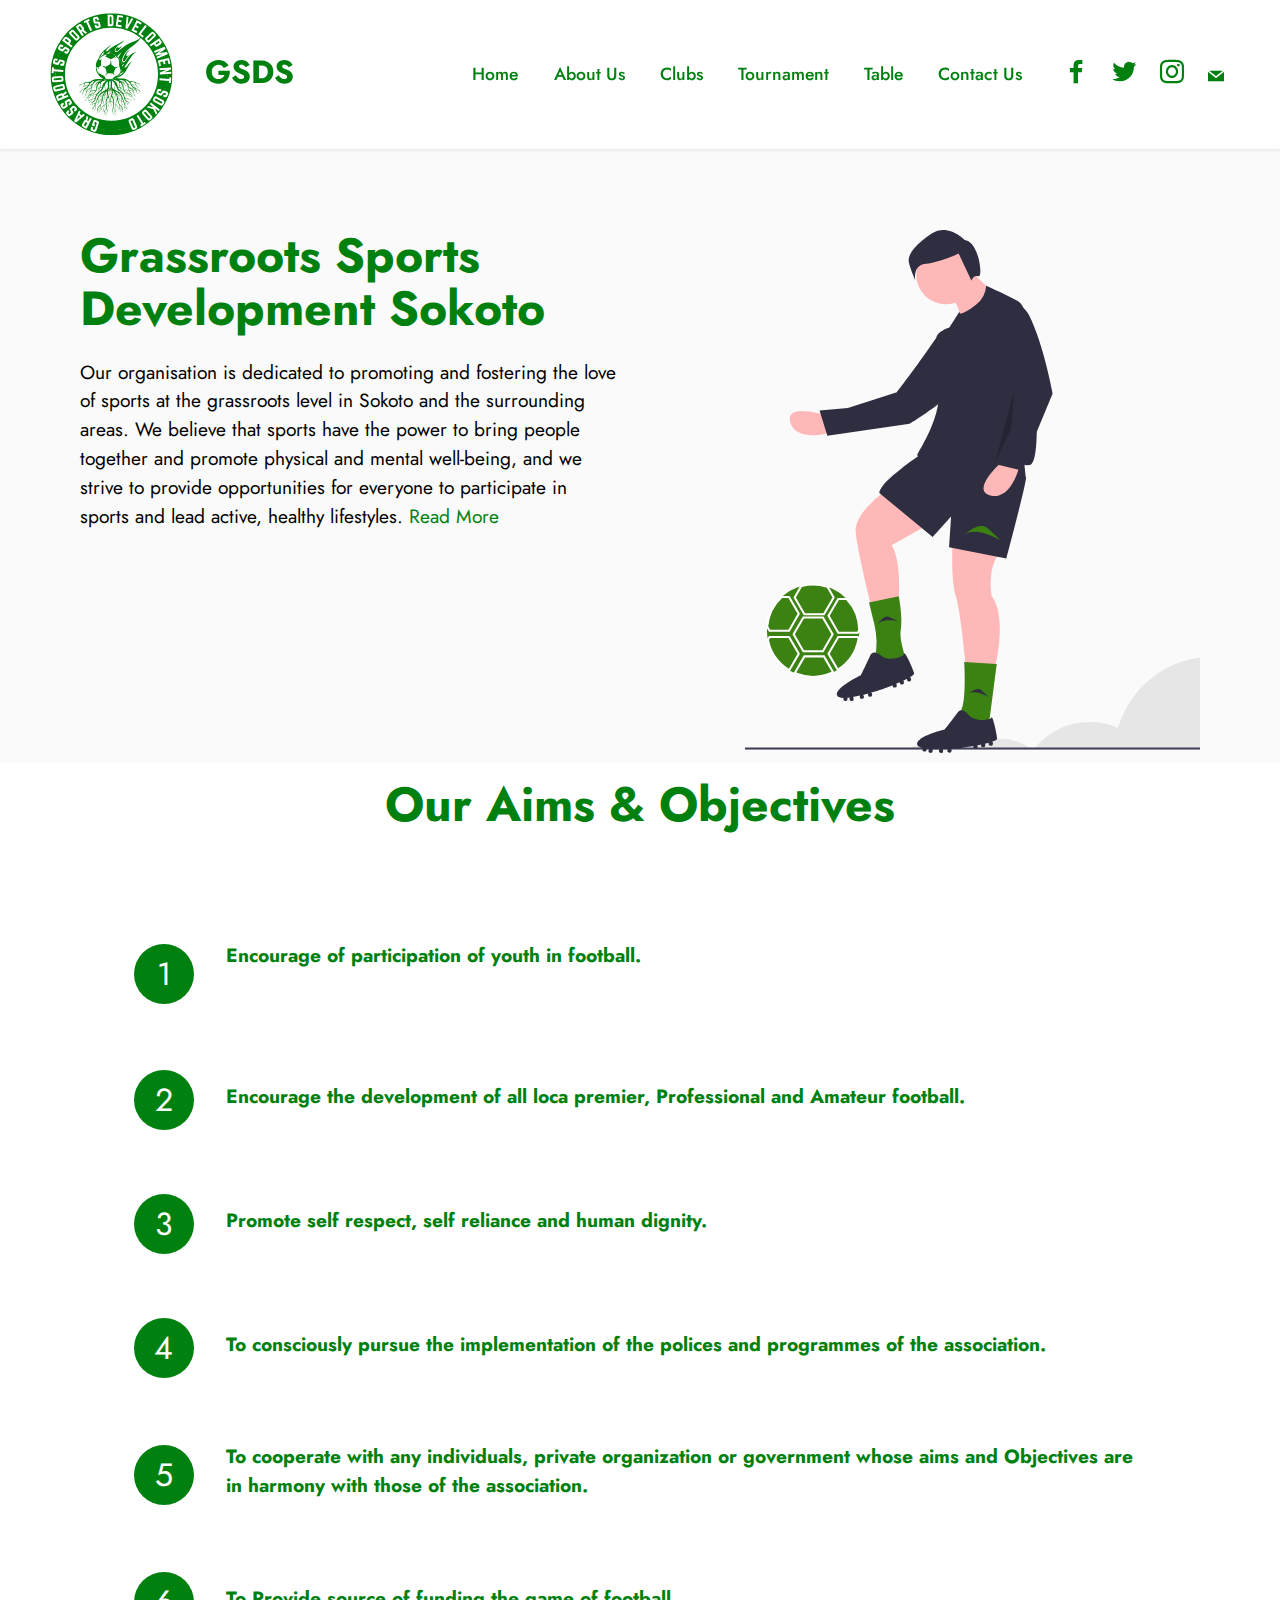
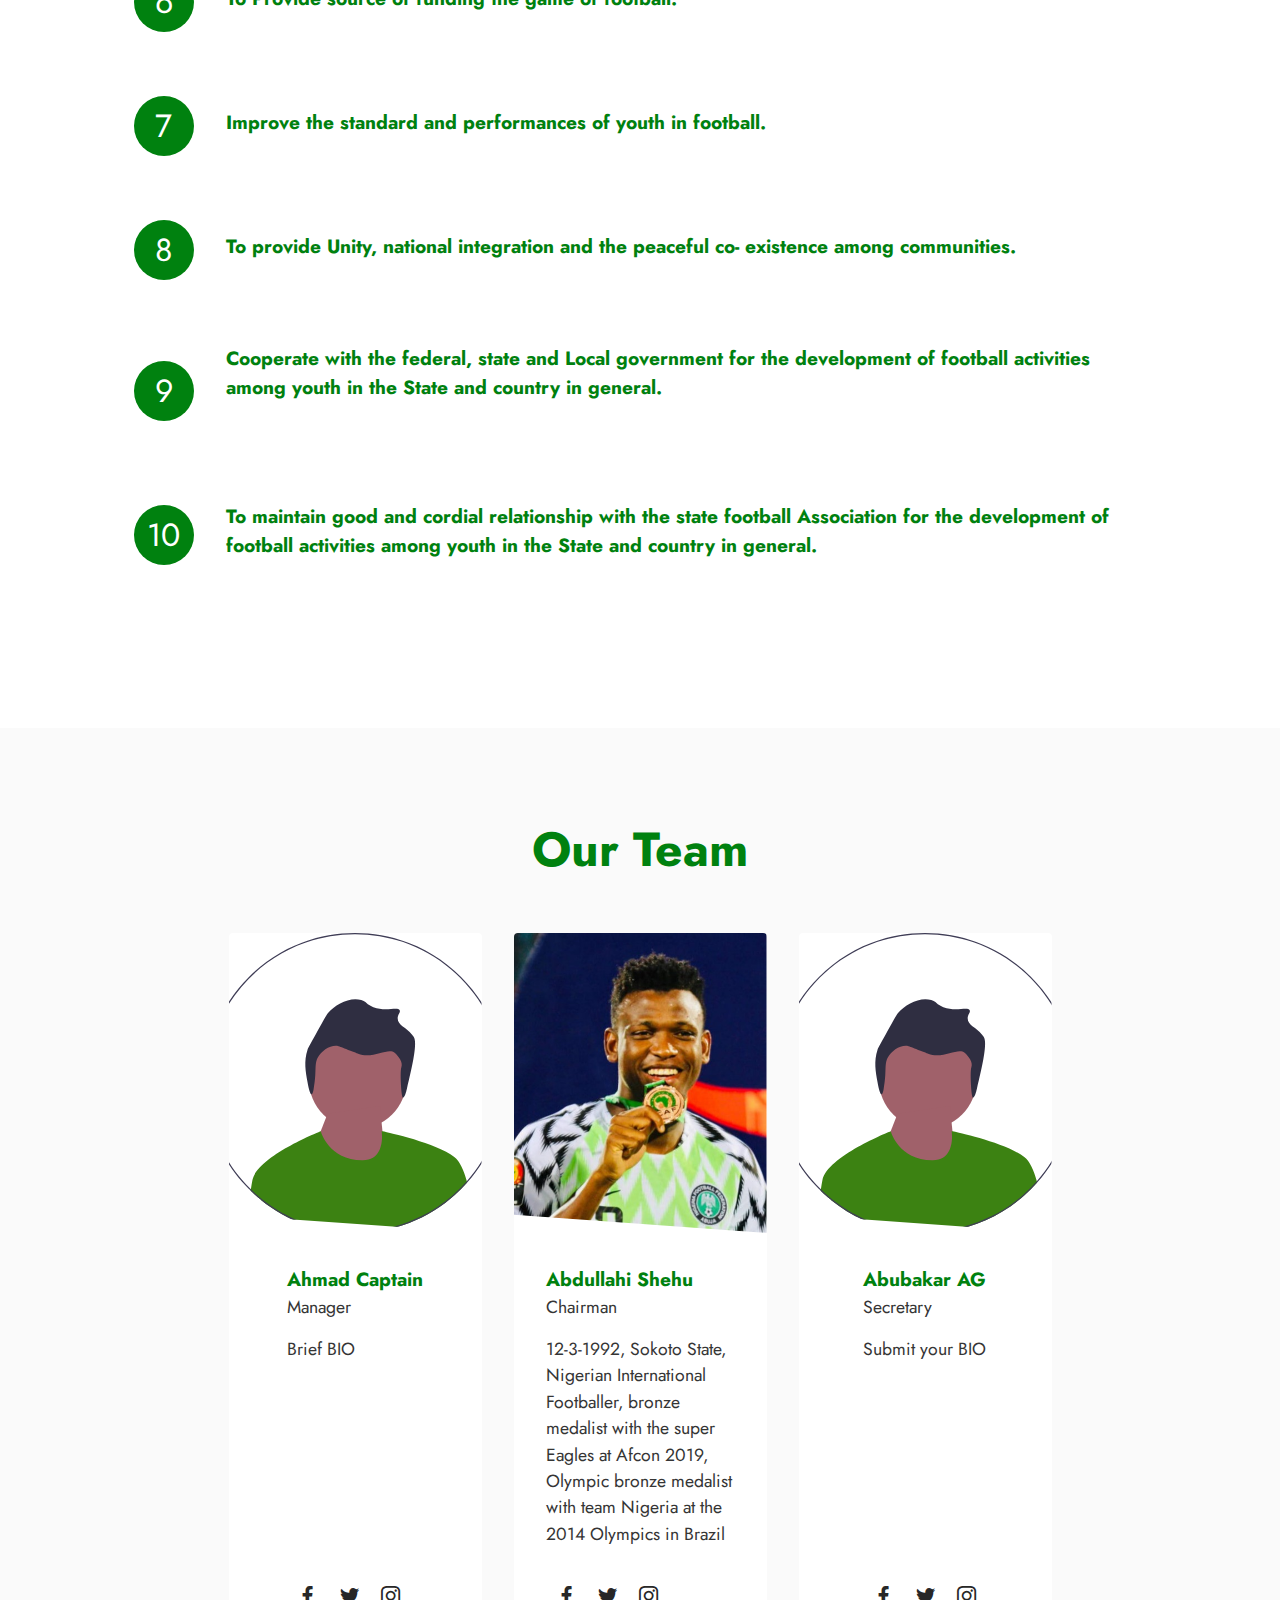
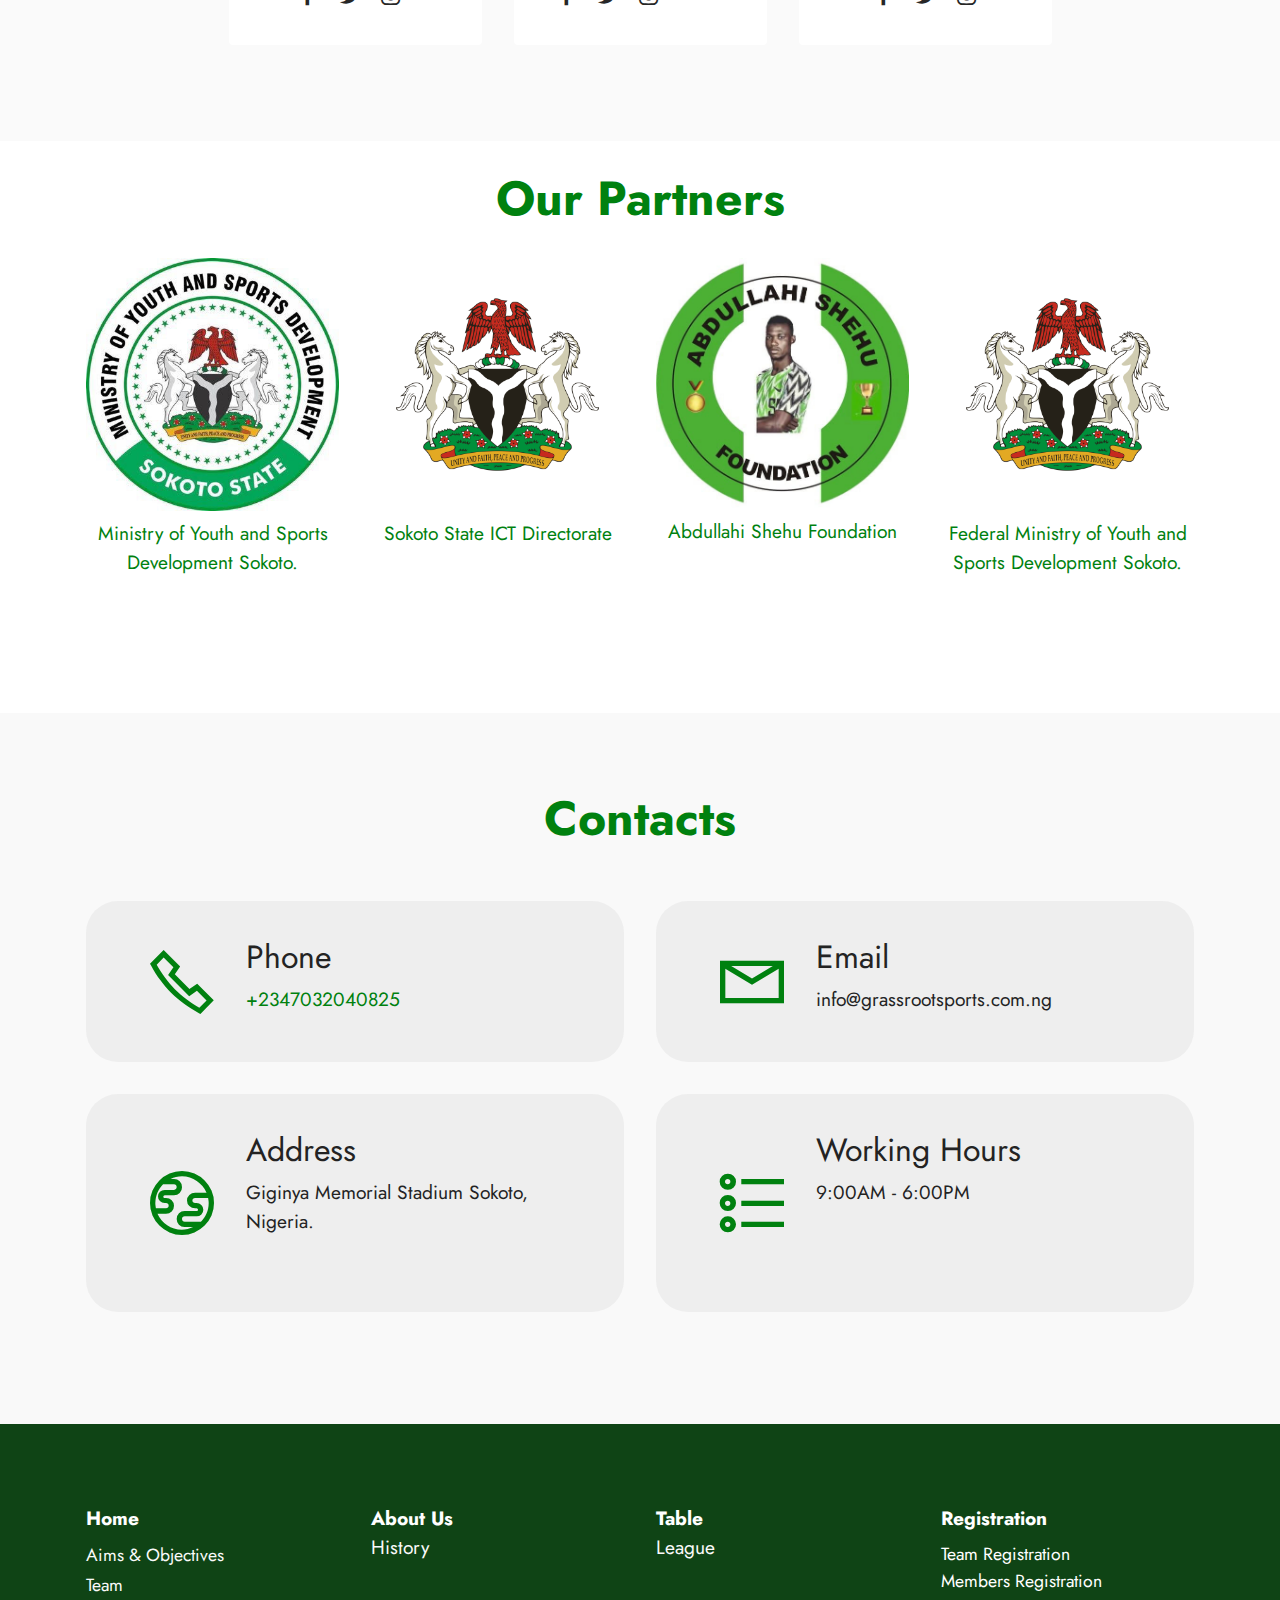
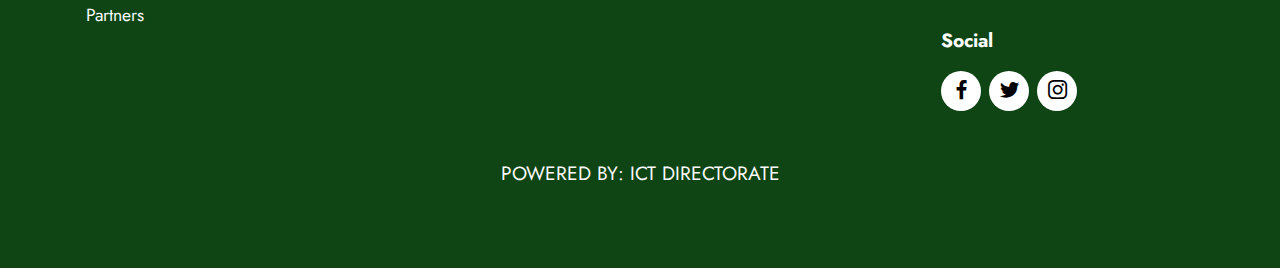
==== commit 44648847: "Add files via upload" ====
--- a/index.html
+++ b/index.html
@@ -57,8 +57,8 @@
             </button>
             <div class="collapse navbar-collapse" id="navbarSupportedContent">
                 <ul class="navbar-nav nav-dropdown nav-right" data-app-modern-menu="true"><li class="nav-item"><a class="nav-link link text-primary display-4" href="index.html" aria-expanded="false">Home<br><div class="line-animation"></div></a></li>
-                    <li class="nav-item"><a class="nav-link link text-primary display-4" href="page1.html" aria-expanded="false">About Us</a></li>
-                    <li class="nav-item"><a class="nav-link link text-primary display-4" href="page3.html" aria-expanded="false">Teams<div class="line-animation"></div></a></li><li class="nav-item"><a class="nav-link link text-primary display-4" href="page2.html" aria-expanded="false">Tournament<br><div class="line-animation"></div></a></li><li class="nav-item"><a class="nav-link link text-primary display-4" href="page2.html">Table<br><div class="line-animation"></div></a></li><li class="nav-item"><a class="nav-link link text-primary display-4" href="index.html#contacts01-m" aria-expanded="false">Contact Us<div class="line-animation"></div></a></li></ul>
+                    <li class="nav-item"><a class="nav-link link text-primary display-4" href="about.html" aria-expanded="false">About Us</a></li>
+                    <li class="nav-item"><a class="nav-link link text-primary display-4" href="clubs.html" aria-expanded="false">Clubs<div class="line-animation"></div></a></li><li class="nav-item"><a class="nav-link link text-primary display-4" href="tournament.html" aria-expanded="false">Tournament<br><div class="line-animation"></div></a></li><li class="nav-item"><a class="nav-link link text-primary display-4" href="table.html">Table<br><div class="line-animation"></div></a></li><li class="nav-item"><a class="nav-link link text-primary display-4" href="index.html#contacts01-m" aria-expanded="false">Contact Us<div class="line-animation"></div></a></li></ul>
 
                 <div class="icons-menu">
                     <a class="iconfont-wrapper" href="#" target="_blank">
@@ -101,9 +101,9 @@
             </div>
             <div class="col-12 col-lg-5 col-img">
                 <div class="carousel-wrapper">
-                    <div class="carousel slide carousel-fade" id="trCckUb0BJ" data-ride="carousel" data-bs-ride="carousel" data-interval="3000" data-bs-interval="3000">
+                    <div class="carousel slide carousel-fade" id="trCq4jZxLE" data-ride="carousel" data-bs-ride="carousel" data-interval="3000" data-bs-interval="3000">
                         <ol class="carousel-indicators">
-                            <li data-slide-to="0" data-bs-slide-to="0" class="active" data-target="#trCckUb0BJ" data-bs-target="#trCckUb0BJ"></li><li data-slide-to="1" data-bs-slide-to="1" class="" data-target="#trCckUb0BJ" data-bs-target="#trCckUb0BJ"></li><li data-slide-to="2" data-bs-slide-to="2" class="" data-target="#trCckUb0BJ" data-bs-target="#trCckUb0BJ"></li><li data-slide-to="3" data-bs-slide-to="3" class="" data-target="#trCckUb0BJ" data-bs-target="#trCckUb0BJ"></li><li data-slide-to="4" data-bs-slide-to="4" class="" data-target="#trCckUb0BJ" data-bs-target="#trCckUb0BJ"></li><li data-slide-to="5" data-bs-slide-to="5" class="" data-target="#trCckUb0BJ" data-bs-target="#trCckUb0BJ"></li><li data-slide-to="6" data-bs-slide-to="6" class="" data-target="#trCckUb0BJ" data-bs-target="#trCckUb0BJ"></li><li data-slide-to="7" data-bs-slide-to="7" class="" data-target="#trCckUb0BJ" data-bs-target="#trCckUb0BJ"></li><li data-slide-to="8" data-bs-slide-to="8" class="" data-target="#trCckUb0BJ" data-bs-target="#trCckUb0BJ"></li><li data-slide-to="9" data-bs-slide-to="9" class="" data-target="#trCckUb0BJ" data-bs-target="#trCckUb0BJ"></li><li data-slide-to="10" data-bs-slide-to="10" class="" data-target="#trCckUb0BJ" data-bs-target="#trCckUb0BJ"></li><li data-slide-to="11" data-bs-slide-to="11" class="" data-target="#trCckUb0BJ" data-bs-target="#trCckUb0BJ"></li>
+                            <li data-slide-to="0" data-bs-slide-to="0" class="active" data-target="#trCq4jZxLE" data-bs-target="#trCq4jZxLE"></li><li data-slide-to="1" data-bs-slide-to="1" class="" data-target="#trCq4jZxLE" data-bs-target="#trCq4jZxLE"></li><li data-slide-to="2" data-bs-slide-to="2" class="" data-target="#trCq4jZxLE" data-bs-target="#trCq4jZxLE"></li><li data-slide-to="3" data-bs-slide-to="3" class="" data-target="#trCq4jZxLE" data-bs-target="#trCq4jZxLE"></li><li data-slide-to="4" data-bs-slide-to="4" class="" data-target="#trCq4jZxLE" data-bs-target="#trCq4jZxLE"></li><li data-slide-to="5" data-bs-slide-to="5" class="" data-target="#trCq4jZxLE" data-bs-target="#trCq4jZxLE"></li><li data-slide-to="6" data-bs-slide-to="6" class="" data-target="#trCq4jZxLE" data-bs-target="#trCq4jZxLE"></li><li data-slide-to="7" data-bs-slide-to="7" class="" data-target="#trCq4jZxLE" data-bs-target="#trCq4jZxLE"></li><li data-slide-to="8" data-bs-slide-to="8" class="" data-target="#trCq4jZxLE" data-bs-target="#trCq4jZxLE"></li><li data-slide-to="9" data-bs-slide-to="9" class="" data-target="#trCq4jZxLE" data-bs-target="#trCq4jZxLE"></li><li data-slide-to="10" data-bs-slide-to="10" class="" data-target="#trCq4jZxLE" data-bs-target="#trCq4jZxLE"></li><li data-slide-to="11" data-bs-slide-to="11" class="" data-target="#trCq4jZxLE" data-bs-target="#trCq4jZxLE"></li>
                             
                             
                         </ol>
@@ -162,11 +162,11 @@
 
                             
                         </div>
-                        <a class="carousel-control carousel-control-prev" role="button" data-slide="prev" data-bs-slide="prev" href="#trCckUb0BJ">
+                        <a class="carousel-control carousel-control-prev" role="button" data-slide="prev" data-bs-slide="prev" href="#trCq4jZxLE">
                             <span class="mobi-mbri mobi-mbri-arrow-prev" aria-hidden="true"></span>
                             <span class="sr-only visually-hidden">Previous</span>
                         </a>
-                        <a class="carousel-control carousel-control-next" role="button" data-slide="next" data-bs-slide="next" href="#trCckUb0BJ">
+                        <a class="carousel-control carousel-control-next" role="button" data-slide="next" data-bs-slide="next" href="#trCq4jZxLE">
                             <span class="mobi-mbri mobi-mbri-arrow-next" aria-hidden="true"></span>
                             <span class="sr-only visually-hidden">Next</span>
                         </a>
@@ -417,16 +417,16 @@
         <div class="row mbr-gallery mt-4">
             
             <div class="col-12 col-md-6 col-lg-3 item gallery-image active">
-                <div class="item-wrapper" data-toggle="modal" data-bs-toggle="modal" data-target="#trCcnkXoi4-modal" data-bs-target="#trCcnkXoi4-modal">
-                    <img class="w-100" src="assets/images/mt1hbliz-400x400-400x400.jpg" alt="" data-slide-to="0" data-bs-slide-to="0" data-target="#lb-trCcnkXoi4" data-bs-target="#lb-trCcnkXoi4">
+                <div class="item-wrapper" data-toggle="modal" data-bs-toggle="modal" data-target="#trCq4o5Sdi-modal" data-bs-target="#trCq4o5Sdi-modal">
+                    <img class="w-100" src="assets/images/mt1hbliz-400x400-400x400.jpg" alt="" data-slide-to="0" data-bs-slide-to="0" data-target="#lb-trCq4o5Sdi" data-bs-target="#lb-trCq4o5Sdi">
                     <div class="icon-wrapper">
                         <span class="mobi-mbri mobi-mbri-search mbr-iconfont mbr-iconfont-btn"></span>
                     </div>
                 </div>
                 <h6 class="mbr-item-subtitle mbr-fonts-style align-center mb-2 mt-2 display-7">Ministry of Youth and Sports Development Sokoto.</h6>
             </div><div class="col-12 col-md-6 col-lg-3 item gallery-image">
-                <div class="item-wrapper" data-toggle="modal" data-bs-toggle="modal" data-target="#trCcnkXoi4-modal" data-bs-target="#trCcnkXoi4-modal">
-                    <img class="w-100" src="assets/images/grassroot-2-3200x3200.jpg" alt="" data-slide-to="1" data-bs-slide-to="1" data-target="#lb-trCcnkXoi4" data-bs-target="#lb-trCcnkXoi4">
+                <div class="item-wrapper" data-toggle="modal" data-bs-toggle="modal" data-target="#trCq4o5Sdi-modal" data-bs-target="#trCq4o5Sdi-modal">
+                    <img class="w-100" src="assets/images/grassroot-2-3200x3200.jpg" alt="" data-slide-to="1" data-bs-slide-to="1" data-target="#lb-trCq4o5Sdi" data-bs-target="#lb-trCq4o5Sdi">
                     <div class="icon-wrapper">
                         <span class="mobi-mbri mobi-mbri-search mbr-iconfont mbr-iconfont-btn"></span>
                     </div>
@@ -434,8 +434,8 @@
                 <h6 class="mbr-item-subtitle mbr-fonts-style align-center mb-2 mt-2 display-7">Sokoto State&nbsp;<a href="http://ict.sokotostate.gov.ng" class="text-primary">ICT Directorate</a></h6>
             </div>
             <div class="col-12 col-md-6 col-lg-3 item gallery-image">
-                <div class="item-wrapper" data-toggle="modal" data-bs-toggle="modal" data-target="#trCcnkXoi4-modal" data-bs-target="#trCcnkXoi4-modal">
-                    <img class="w-100" src="assets/images/307120843-398623019128923-5940164259296277970-n-535x532.jpg" alt="" data-slide-to="2" data-bs-slide-to="2" data-target="#lb-trCcnkXoi4" data-bs-target="#lb-trCcnkXoi4">
+                <div class="item-wrapper" data-toggle="modal" data-bs-toggle="modal" data-target="#trCq4o5Sdi-modal" data-bs-target="#trCq4o5Sdi-modal">
+                    <img class="w-100" src="assets/images/307120843-398623019128923-5940164259296277970-n-535x532.jpg" alt="" data-slide-to="2" data-bs-slide-to="2" data-target="#lb-trCq4o5Sdi" data-bs-target="#lb-trCq4o5Sdi">
                     <div class="icon-wrapper">
                         <span class="mobi-mbri mobi-mbri-search mbr-iconfont mbr-iconfont-btn"></span>
                     </div>
@@ -443,8 +443,8 @@
                 <h6 class="mbr-item-subtitle mbr-fonts-style align-center mb-2 mt-2 display-7">Abdullahi Shehu Foundation</h6>
             </div>
             <div class="col-12 col-md-6 col-lg-3 item gallery-image">
-                <div class="item-wrapper" data-toggle="modal" data-bs-toggle="modal" data-target="#trCcnkXoi4-modal" data-bs-target="#trCcnkXoi4-modal">
-                    <img class="w-100" src="assets/images/grassroot-2-3200x3200.jpg" alt="" data-slide-to="3" data-bs-slide-to="3" data-target="#lb-trCcnkXoi4" data-bs-target="#lb-trCcnkXoi4">
+                <div class="item-wrapper" data-toggle="modal" data-bs-toggle="modal" data-target="#trCq4o5Sdi-modal" data-bs-target="#trCq4o5Sdi-modal">
+                    <img class="w-100" src="assets/images/grassroot-2-3200x3200.jpg" alt="" data-slide-to="3" data-bs-slide-to="3" data-target="#lb-trCq4o5Sdi" data-bs-target="#lb-trCq4o5Sdi">
                     <div class="icon-wrapper">
                         <span class="mobi-mbri mobi-mbri-search mbr-iconfont mbr-iconfont-btn"></span>
                     </div>
@@ -453,11 +453,11 @@
             </div>
         </div>
 
-        <div class="modal mbr-slider" tabindex="-1" role="dialog" aria-hidden="true" id="trCcnkXoi4-modal">
+        <div class="modal mbr-slider" tabindex="-1" role="dialog" aria-hidden="true" id="trCq4o5Sdi-modal">
             <div class="modal-dialog" role="document">
                 <div class="modal-content">
                     <div class="modal-body">
-                        <div class="carousel slide" id="lb-trCcnkXoi4" data-interval="5000" data-bs-interval="5000">
+                        <div class="carousel slide" id="lb-trCq4o5Sdi" data-interval="5000" data-bs-interval="5000">
                             <div class="carousel-inner">
                                 
                                 <div class="carousel-item">
@@ -473,18 +473,18 @@
                                 </div>
                             </div>
                             <ol class="carousel-indicators">
-                                <li data-slide-to="0" data-bs-slide-to="0" class="active" data-target="#lb-trCcnkXoi4" data-bs-target="#lb-trCcnkXoi4"></li>
-                                <li data-slide-to="1" data-bs-slide-to="1" data-target="#lb-trCcnkXoi4" data-bs-target="#lb-trCcnkXoi4"></li>
-                                <li data-slide-to="2" data-bs-slide-to="2" data-target="#lb-trCcnkXoi4" data-bs-target="#lb-trCcnkXoi4"></li>
-                                <li data-slide-to="3" data-bs-slide-to="3" data-target="#lb-trCcnkXoi4" data-bs-target="#lb-trCcnkXoi4"></li>
+                                <li data-slide-to="0" data-bs-slide-to="0" class="active" data-target="#lb-trCq4o5Sdi" data-bs-target="#lb-trCq4o5Sdi"></li>
+                                <li data-slide-to="1" data-bs-slide-to="1" data-target="#lb-trCq4o5Sdi" data-bs-target="#lb-trCq4o5Sdi"></li>
+                                <li data-slide-to="2" data-bs-slide-to="2" data-target="#lb-trCq4o5Sdi" data-bs-target="#lb-trCq4o5Sdi"></li>
+                                <li data-slide-to="3" data-bs-slide-to="3" data-target="#lb-trCq4o5Sdi" data-bs-target="#lb-trCq4o5Sdi"></li>
                             </ol>
                             <a role="button" href="" class="close" data-dismiss="modal" data-bs-dismiss="modal" aria-label="Close">
                             </a>
-                            <a class="carousel-control-prev carousel-control" role="button" data-slide="prev" data-bs-slide="prev" href="#lb-trCcnkXoi4">
+                            <a class="carousel-control-prev carousel-control" role="button" data-slide="prev" data-bs-slide="prev" href="#lb-trCq4o5Sdi">
                                 <span class="mobi-mbri mobi-mbri-arrow-prev" aria-hidden="true"></span>
                                 <span class="sr-only visually-hidden">Previous</span>
                             </a>
-                            <a class="carousel-control-next carousel-control" role="button" data-slide="next" data-bs-slide="next" href="#lb-trCcnkXoi4">
+                            <a class="carousel-control-next carousel-control" role="button" data-slide="next" data-bs-slide="next" href="#lb-trCq4o5Sdi">
                                 <span class="mobi-mbri mobi-mbri-arrow-next" aria-hidden="true"></span>
                                 <span class="sr-only visually-hidden">Next</span>
                             </a>
@@ -568,17 +568,63 @@
     </div>
 </section>
 
-<section data-bs-version="5.1" class="footer7 cid-trB5P1kyKW" once="footers" id="footer7-2">
-
-    
-
-    
-
+<section data-bs-version="5.1" class="footer1 cid-trClSOuZYK" once="footers" id="footer1-s">
+
+    
+
+    
+    
     <div class="container">
-        <div class="media-container-row align-center mbr-white">
-            <div class="col-12">
-                <p class="mbr-text mb-0 mbr-fonts-style display-7">
-                    <a href="http://ict.sokotostate.gov.ng" class="text-primary">Powered by: ICT DIRECTORATE</a></p>
+        <div class="row mbr-white">
+            <div class="col-12 col-md-6 col-lg-3">
+                <h5 class="mbr-section-subtitle mbr-fonts-style mb-2 display-7">
+                    <strong>Home</strong></h5>
+                <ul class="list mbr-fonts-style display-4">
+                    <li class="mbr-text item-wrap"><a href="index.html#features20-g" class="text-white">Aims &amp; Objectives</a></li><li class="mbr-text item-wrap"><a href="index.html#people01-r" class="text-white">Team</a></li><li class="mbr-text item-wrap"><a href="index.html#gallery5-9" class="text-white">Partners</a></li><li class="mbr-text item-wrap"><br></li>
+                </ul>
+            </div>
+            <div class="col-12 col-md-6 col-lg-3">
+                <h5 class="mbr-section-subtitle mbr-fonts-style mb-2 display-7"><strong>About Us</strong><br><a href="about.html" class="text-white">History</a></h5>
+                <ul class="list mbr-fonts-style display-4">
+
+                    <li class="mbr-text item-wrap"><br></li>
+                </ul>
+            </div>
+            <div class="col-12 col-md-6 col-lg-3">
+                <h5 class="mbr-section-subtitle mbr-fonts-style mb-2 display-7"><strong>Table</strong><br><a href="table.html" class="text-white">League</a></h5>
+                <ul class="list mbr-fonts-style display-4">
+                    <li class="mbr-text item-wrap"><br></li>
+                </ul>
+            </div>
+            <div class="col-12 col-md-6 col-lg-3">
+                <h5 class="mbr-section-subtitle mbr-fonts-style mb-2 display-7"><strong>Registration</strong></h5>
+                <p class="mbr-text mbr-fonts-style mb-4 display-4">Team Registration<br>Members Registration</p>
+                <h5 class="mbr-section-subtitle mbr-fonts-style mb-3 display-7">
+                    <strong>Social</strong>
+                </h5>
+                <div class="social-row display-7">
+                    <div class="soc-item">
+                        <a href="https://twitter.com/mobirise" target="_blank">
+                            <span class="mbr-iconfont socicon socicon-facebook"></span>
+                        </a>
+                    </div>
+                    <div class="soc-item">
+                        <a href="https://twitter.com/mobirise" target="_blank">
+                            <span class="mbr-iconfont socicon socicon-twitter"></span>
+                        </a>
+                    </div>
+                    <div class="soc-item">
+                        <a href="https://twitter.com/mobirise" target="_blank">
+                            <span class="mbr-iconfont socicon socicon-instagram"></span>
+                        </a>
+                    </div>
+                    
+                </div>
+            </div>
+            <div class="col-12 mt-4">
+                <p class="mbr-text mb-0 mbr-fonts-style copyright align-center display-7">
+                    <a href="http://ict.sokotostate.gov.ng" class="text-white">POWERED BY: ICT DIRECTORATE</a>
+                </p>
             </div>
         </div>
     </div>
--- a/assets/mobirise/css/mbr-additional.css
+++ b/assets/mobirise/css/mbr-additional.css
@@ -1804,14 +1804,70 @@
 .cid-trC1yZJJNp .mbr-section-title {
   color: #00810f;
 }
-.cid-trB5P1kyKW {
-  padding-top: 30px;
-  padding-bottom: 30px;
-  background-color: #ffffff;
-  overflow: hidden;
-}
-.cid-trB5P1kyKW .media-container-row .mbr-text {
-  color: #00810f;
+.cid-trClSOuZYK {
+  padding-top: 5rem;
+  padding-bottom: 5rem;
+  background-color: #0f4415;
+}
+.cid-trClSOuZYK .mbr-fallback-image.disabled {
+  display: none;
+}
+.cid-trClSOuZYK .mbr-fallback-image {
+  display: block;
+  background-size: cover;
+  background-position: center center;
+  width: 100%;
+  height: 100%;
+  position: absolute;
+  top: 0;
+}
+.cid-trClSOuZYK .social-row {
+  display: flex;
+  flex-wrap: wrap;
+}
+.cid-trClSOuZYK .soc-item {
+  display: flex;
+  align-items: center;
+  justify-content: center;
+  border-radius: 50%;
+  background-color: white;
+  margin-right: 0.5rem;
+  margin-bottom: 1rem;
+  padding: 0.5rem;
+  height: 2.5rem;
+  width: 2.5rem;
+}
+@media (max-width: 767px) {
+  .cid-trClSOuZYK .row {
+    text-align: center;
+  }
+  .cid-trClSOuZYK .social-row {
+    justify-content: center;
+  }
+}
+.cid-trClSOuZYK .list {
+  list-style: none;
+  padding-left: 0;
+  color: #ffffff;
+}
+@media (max-width: 991px) {
+  .cid-trClSOuZYK .list {
+    margin-bottom: 2rem;
+  }
+}
+@media (min-width: 992px) {
+  .cid-trClSOuZYK .list {
+    margin-bottom: 0rem;
+  }
+}
+.cid-trClSOuZYK .mbr-text {
+  color: #ffffff;
+}
+.cid-trClSOuZYK .mbr-iconfont {
+  color: black;
+}
+.cid-trClSOuZYK .copyright {
+  color: #ffffff;
 }
 .cid-trAPZ9hXRF {
   z-index: 1000;
@@ -2191,19 +2247,103 @@
     margin-top: 0px;
   }
 }
-.cid-trBN99202B {
+.cid-trC4M8LeNn {
   padding-top: 8rem;
+  padding-bottom: 0rem;
+  background-color: #ffffff;
+}
+.cid-trC4M8LeNn .mbr-fallback-image.disabled {
+  display: none;
+}
+.cid-trC4M8LeNn .mbr-fallback-image {
+  display: block;
+  background-size: cover;
+  background-position: center center;
+  width: 100%;
+  height: 100%;
+  position: absolute;
+  top: 0;
+}
+.cid-trC4M8LeNn .mbr-section-title {
+  color: #00810f;
+}
+#custom-html-q {
+  /* Type valid CSS here */
+}
+#custom-html-q div {
+  padding: 80px 0;
+  color: #777;
+  text-align: center;
+  justify-content: center;
+}
+#custom-html-q p {
+  font-size: 60px;
+  color: #777;
+}
+.cid-trClSOuZYK {
+  padding-top: 5rem;
   padding-bottom: 5rem;
-  background-color: #ffffff;
-}
-.cid-trB5P1kyKW {
-  padding-top: 30px;
-  padding-bottom: 30px;
-  background-color: #ffffff;
-  overflow: hidden;
-}
-.cid-trB5P1kyKW .media-container-row .mbr-text {
-  color: #00810f;
+  background-color: #0f4415;
+}
+.cid-trClSOuZYK .mbr-fallback-image.disabled {
+  display: none;
+}
+.cid-trClSOuZYK .mbr-fallback-image {
+  display: block;
+  background-size: cover;
+  background-position: center center;
+  width: 100%;
+  height: 100%;
+  position: absolute;
+  top: 0;
+}
+.cid-trClSOuZYK .social-row {
+  display: flex;
+  flex-wrap: wrap;
+}
+.cid-trClSOuZYK .soc-item {
+  display: flex;
+  align-items: center;
+  justify-content: center;
+  border-radius: 50%;
+  background-color: white;
+  margin-right: 0.5rem;
+  margin-bottom: 1rem;
+  padding: 0.5rem;
+  height: 2.5rem;
+  width: 2.5rem;
+}
+@media (max-width: 767px) {
+  .cid-trClSOuZYK .row {
+    text-align: center;
+  }
+  .cid-trClSOuZYK .social-row {
+    justify-content: center;
+  }
+}
+.cid-trClSOuZYK .list {
+  list-style: none;
+  padding-left: 0;
+  color: #ffffff;
+}
+@media (max-width: 991px) {
+  .cid-trClSOuZYK .list {
+    margin-bottom: 2rem;
+  }
+}
+@media (min-width: 992px) {
+  .cid-trClSOuZYK .list {
+    margin-bottom: 0rem;
+  }
+}
+.cid-trClSOuZYK .mbr-text {
+  color: #ffffff;
+}
+.cid-trClSOuZYK .mbr-iconfont {
+  color: black;
+}
+.cid-trClSOuZYK .copyright {
+  color: #ffffff;
 }
 .cid-trAPZ9hXRF {
   z-index: 1000;
@@ -2628,14 +2768,70 @@
 .cid-trBNK3Ssws H3 {
   color: #00810f;
 }
-.cid-trB5P1kyKW {
-  padding-top: 30px;
-  padding-bottom: 30px;
-  background-color: #ffffff;
-  overflow: hidden;
-}
-.cid-trB5P1kyKW .media-container-row .mbr-text {
-  color: #00810f;
+.cid-trClSOuZYK {
+  padding-top: 5rem;
+  padding-bottom: 5rem;
+  background-color: #0f4415;
+}
+.cid-trClSOuZYK .mbr-fallback-image.disabled {
+  display: none;
+}
+.cid-trClSOuZYK .mbr-fallback-image {
+  display: block;
+  background-size: cover;
+  background-position: center center;
+  width: 100%;
+  height: 100%;
+  position: absolute;
+  top: 0;
+}
+.cid-trClSOuZYK .social-row {
+  display: flex;
+  flex-wrap: wrap;
+}
+.cid-trClSOuZYK .soc-item {
+  display: flex;
+  align-items: center;
+  justify-content: center;
+  border-radius: 50%;
+  background-color: white;
+  margin-right: 0.5rem;
+  margin-bottom: 1rem;
+  padding: 0.5rem;
+  height: 2.5rem;
+  width: 2.5rem;
+}
+@media (max-width: 767px) {
+  .cid-trClSOuZYK .row {
+    text-align: center;
+  }
+  .cid-trClSOuZYK .social-row {
+    justify-content: center;
+  }
+}
+.cid-trClSOuZYK .list {
+  list-style: none;
+  padding-left: 0;
+  color: #ffffff;
+}
+@media (max-width: 991px) {
+  .cid-trClSOuZYK .list {
+    margin-bottom: 2rem;
+  }
+}
+@media (min-width: 992px) {
+  .cid-trClSOuZYK .list {
+    margin-bottom: 0rem;
+  }
+}
+.cid-trClSOuZYK .mbr-text {
+  color: #ffffff;
+}
+.cid-trClSOuZYK .mbr-iconfont {
+  color: black;
+}
+.cid-trClSOuZYK .copyright {
+  color: #ffffff;
 }
 .cid-trAPZ9hXRF {
   z-index: 1000;
@@ -3015,24 +3211,20 @@
     margin-top: 0px;
   }
 }
-.cid-trB5P1kyKW {
-  padding-top: 30px;
-  padding-bottom: 30px;
+.cid-trBN99202B {
+  padding-top: 8rem;
+  padding-bottom: 5rem;
   background-color: #ffffff;
-  overflow: hidden;
-}
-.cid-trB5P1kyKW .media-container-row .mbr-text {
-  color: #00810f;
-}
-.cid-trBYBhvwvp {
-  padding-top: 7rem;
-  padding-bottom: 0rem;
-  background-color: #ffffff;
-}
-.cid-trBYBhvwvp .mbr-fallback-image.disabled {
+}
+.cid-trClSOuZYK {
+  padding-top: 5rem;
+  padding-bottom: 5rem;
+  background-color: #0f4415;
+}
+.cid-trClSOuZYK .mbr-fallback-image.disabled {
   display: none;
 }
-.cid-trBYBhvwvp .mbr-fallback-image {
+.cid-trClSOuZYK .mbr-fallback-image {
   display: block;
   background-size: cover;
   background-position: center center;
@@ -3041,29 +3233,53 @@
   position: absolute;
   top: 0;
 }
-.cid-trBYBhvwvp ul {
+.cid-trClSOuZYK .social-row {
+  display: flex;
+  flex-wrap: wrap;
+}
+.cid-trClSOuZYK .soc-item {
+  display: flex;
+  align-items: center;
+  justify-content: center;
+  border-radius: 50%;
+  background-color: white;
+  margin-right: 0.5rem;
+  margin-bottom: 1rem;
+  padding: 0.5rem;
+  height: 2.5rem;
+  width: 2.5rem;
+}
+@media (max-width: 767px) {
+  .cid-trClSOuZYK .row {
+    text-align: center;
+  }
+  .cid-trClSOuZYK .social-row {
+    justify-content: center;
+  }
+}
+.cid-trClSOuZYK .list {
   list-style: none;
-  margin: 0;
-  padding-left: 2.5rem;
-}
-.cid-trBYBhvwvp li {
-  position: relative;
-  margin-bottom: 1rem;
-}
-.cid-trBYBhvwvp ul li::before {
-  position: absolute;
-  left: -1.6rem;
-  content: "\2022";
-  color: #00810f;
-  font-weight: bold;
-  font-size: 2rem;
-  width: 1.6rem;
-}
-.cid-trBYBhvwvp H3 {
-  color: #00810f;
-}
-.cid-trBYBhvwvp .list {
-  color: #00810f;
+  padding-left: 0;
+  color: #ffffff;
+}
+@media (max-width: 991px) {
+  .cid-trClSOuZYK .list {
+    margin-bottom: 2rem;
+  }
+}
+@media (min-width: 992px) {
+  .cid-trClSOuZYK .list {
+    margin-bottom: 0rem;
+  }
+}
+.cid-trClSOuZYK .mbr-text {
+  color: #ffffff;
+}
+.cid-trClSOuZYK .mbr-iconfont {
+  color: black;
+}
+.cid-trClSOuZYK .copyright {
+  color: #ffffff;
 }
 .cid-trAPZ9hXRF {
   z-index: 1000;
@@ -3443,15 +3659,15 @@
     margin-top: 0px;
   }
 }
-.cid-trC4M8LeNn {
-  padding-top: 8rem;
+.cid-trBYBhvwvp {
+  padding-top: 7rem;
   padding-bottom: 0rem;
   background-color: #ffffff;
 }
-.cid-trC4M8LeNn .mbr-fallback-image.disabled {
+.cid-trBYBhvwvp .mbr-fallback-image.disabled {
   display: none;
 }
-.cid-trC4M8LeNn .mbr-fallback-image {
+.cid-trBYBhvwvp .mbr-fallback-image {
   display: block;
   background-size: cover;
   background-position: center center;
@@ -3460,28 +3676,92 @@
   position: absolute;
   top: 0;
 }
-.cid-trC4M8LeNn .mbr-section-title {
+.cid-trBYBhvwvp ul {
+  list-style: none;
+  margin: 0;
+  padding-left: 2.5rem;
+}
+.cid-trBYBhvwvp li {
+  position: relative;
+  margin-bottom: 1rem;
+}
+.cid-trBYBhvwvp ul li::before {
+  position: absolute;
+  left: -1.6rem;
+  content: "\2022";
   color: #00810f;
-}
-#custom-html-q {
-  /* Type valid CSS here */
-}
-#custom-html-q div {
-  padding: 80px 0;
-  color: #777;
-  text-align: center;
+  font-weight: bold;
+  font-size: 2rem;
+  width: 1.6rem;
+}
+.cid-trBYBhvwvp H3 {
+  color: #00810f;
+}
+.cid-trBYBhvwvp .list {
+  color: #00810f;
+}
+.cid-trClSOuZYK {
+  padding-top: 5rem;
+  padding-bottom: 5rem;
+  background-color: #0f4415;
+}
+.cid-trClSOuZYK .mbr-fallback-image.disabled {
+  display: none;
+}
+.cid-trClSOuZYK .mbr-fallback-image {
+  display: block;
+  background-size: cover;
+  background-position: center center;
+  width: 100%;
+  height: 100%;
+  position: absolute;
+  top: 0;
+}
+.cid-trClSOuZYK .social-row {
+  display: flex;
+  flex-wrap: wrap;
+}
+.cid-trClSOuZYK .soc-item {
+  display: flex;
+  align-items: center;
   justify-content: center;
-}
-#custom-html-q p {
-  font-size: 60px;
-  color: #777;
-}
-.cid-trB5P1kyKW {
-  padding-top: 30px;
-  padding-bottom: 30px;
-  background-color: #ffffff;
-  overflow: hidden;
-}
-.cid-trB5P1kyKW .media-container-row .mbr-text {
-  color: #00810f;
-}
+  border-radius: 50%;
+  background-color: white;
+  margin-right: 0.5rem;
+  margin-bottom: 1rem;
+  padding: 0.5rem;
+  height: 2.5rem;
+  width: 2.5rem;
+}
+@media (max-width: 767px) {
+  .cid-trClSOuZYK .row {
+    text-align: center;
+  }
+  .cid-trClSOuZYK .social-row {
+    justify-content: center;
+  }
+}
+.cid-trClSOuZYK .list {
+  list-style: none;
+  padding-left: 0;
+  color: #ffffff;
+}
+@media (max-width: 991px) {
+  .cid-trClSOuZYK .list {
+    margin-bottom: 2rem;
+  }
+}
+@media (min-width: 992px) {
+  .cid-trClSOuZYK .list {
+    margin-bottom: 0rem;
+  }
+}
+.cid-trClSOuZYK .mbr-text {
+  color: #ffffff;
+}
+.cid-trClSOuZYK .mbr-iconfont {
+  color: black;
+}
+.cid-trClSOuZYK .copyright {
+  color: #ffffff;
+}
--- a/assets/mobirise/css/mbr-additional.css
+++ b/assets/mobirise/css/mbr-additional.css
@@ -1804,14 +1804,70 @@
 .cid-trC1yZJJNp .mbr-section-title {
   color: #00810f;
 }
-.cid-trB5P1kyKW {
-  padding-top: 30px;
-  padding-bottom: 30px;
-  background-color: #ffffff;
-  overflow: hidden;
-}
-.cid-trB5P1kyKW .media-container-row .mbr-text {
-  color: #00810f;
+.cid-trClSOuZYK {
+  padding-top: 5rem;
+  padding-bottom: 5rem;
+  background-color: #0f4415;
+}
+.cid-trClSOuZYK .mbr-fallback-image.disabled {
+  display: none;
+}
+.cid-trClSOuZYK .mbr-fallback-image {
+  display: block;
+  background-size: cover;
+  background-position: center center;
+  width: 100%;
+  height: 100%;
+  position: absolute;
+  top: 0;
+}
+.cid-trClSOuZYK .social-row {
+  display: flex;
+  flex-wrap: wrap;
+}
+.cid-trClSOuZYK .soc-item {
+  display: flex;
+  align-items: center;
+  justify-content: center;
+  border-radius: 50%;
+  background-color: white;
+  margin-right: 0.5rem;
+  margin-bottom: 1rem;
+  padding: 0.5rem;
+  height: 2.5rem;
+  width: 2.5rem;
+}
+@media (max-width: 767px) {
+  .cid-trClSOuZYK .row {
+    text-align: center;
+  }
+  .cid-trClSOuZYK .social-row {
+    justify-content: center;
+  }
+}
+.cid-trClSOuZYK .list {
+  list-style: none;
+  padding-left: 0;
+  color: #ffffff;
+}
+@media (max-width: 991px) {
+  .cid-trClSOuZYK .list {
+    margin-bottom: 2rem;
+  }
+}
+@media (min-width: 992px) {
+  .cid-trClSOuZYK .list {
+    margin-bottom: 0rem;
+  }
+}
+.cid-trClSOuZYK .mbr-text {
+  color: #ffffff;
+}
+.cid-trClSOuZYK .mbr-iconfont {
+  color: black;
+}
+.cid-trClSOuZYK .copyright {
+  color: #ffffff;
 }
 .cid-trAPZ9hXRF {
   z-index: 1000;
@@ -2191,19 +2247,103 @@
     margin-top: 0px;
   }
 }
-.cid-trBN99202B {
+.cid-trC4M8LeNn {
   padding-top: 8rem;
+  padding-bottom: 0rem;
+  background-color: #ffffff;
+}
+.cid-trC4M8LeNn .mbr-fallback-image.disabled {
+  display: none;
+}
+.cid-trC4M8LeNn .mbr-fallback-image {
+  display: block;
+  background-size: cover;
+  background-position: center center;
+  width: 100%;
+  height: 100%;
+  position: absolute;
+  top: 0;
+}
+.cid-trC4M8LeNn .mbr-section-title {
+  color: #00810f;
+}
+#custom-html-q {
+  /* Type valid CSS here */
+}
+#custom-html-q div {
+  padding: 80px 0;
+  color: #777;
+  text-align: center;
+  justify-content: center;
+}
+#custom-html-q p {
+  font-size: 60px;
+  color: #777;
+}
+.cid-trClSOuZYK {
+  padding-top: 5rem;
   padding-bottom: 5rem;
-  background-color: #ffffff;
-}
-.cid-trB5P1kyKW {
-  padding-top: 30px;
-  padding-bottom: 30px;
-  background-color: #ffffff;
-  overflow: hidden;
-}
-.cid-trB5P1kyKW .media-container-row .mbr-text {
-  color: #00810f;
+  background-color: #0f4415;
+}
+.cid-trClSOuZYK .mbr-fallback-image.disabled {
+  display: none;
+}
+.cid-trClSOuZYK .mbr-fallback-image {
+  display: block;
+  background-size: cover;
+  background-position: center center;
+  width: 100%;
+  height: 100%;
+  position: absolute;
+  top: 0;
+}
+.cid-trClSOuZYK .social-row {
+  display: flex;
+  flex-wrap: wrap;
+}
+.cid-trClSOuZYK .soc-item {
+  display: flex;
+  align-items: center;
+  justify-content: center;
+  border-radius: 50%;
+  background-color: white;
+  margin-right: 0.5rem;
+  margin-bottom: 1rem;
+  padding: 0.5rem;
+  height: 2.5rem;
+  width: 2.5rem;
+}
+@media (max-width: 767px) {
+  .cid-trClSOuZYK .row {
+    text-align: center;
+  }
+  .cid-trClSOuZYK .social-row {
+    justify-content: center;
+  }
+}
+.cid-trClSOuZYK .list {
+  list-style: none;
+  padding-left: 0;
+  color: #ffffff;
+}
+@media (max-width: 991px) {
+  .cid-trClSOuZYK .list {
+    margin-bottom: 2rem;
+  }
+}
+@media (min-width: 992px) {
+  .cid-trClSOuZYK .list {
+    margin-bottom: 0rem;
+  }
+}
+.cid-trClSOuZYK .mbr-text {
+  color: #ffffff;
+}
+.cid-trClSOuZYK .mbr-iconfont {
+  color: black;
+}
+.cid-trClSOuZYK .copyright {
+  color: #ffffff;
 }
 .cid-trAPZ9hXRF {
   z-index: 1000;
@@ -2628,14 +2768,70 @@
 .cid-trBNK3Ssws H3 {
   color: #00810f;
 }
-.cid-trB5P1kyKW {
-  padding-top: 30px;
-  padding-bottom: 30px;
-  background-color: #ffffff;
-  overflow: hidden;
-}
-.cid-trB5P1kyKW .media-container-row .mbr-text {
-  color: #00810f;
+.cid-trClSOuZYK {
+  padding-top: 5rem;
+  padding-bottom: 5rem;
+  background-color: #0f4415;
+}
+.cid-trClSOuZYK .mbr-fallback-image.disabled {
+  display: none;
+}
+.cid-trClSOuZYK .mbr-fallback-image {
+  display: block;
+  background-size: cover;
+  background-position: center center;
+  width: 100%;
+  height: 100%;
+  position: absolute;
+  top: 0;
+}
+.cid-trClSOuZYK .social-row {
+  display: flex;
+  flex-wrap: wrap;
+}
+.cid-trClSOuZYK .soc-item {
+  display: flex;
+  align-items: center;
+  justify-content: center;
+  border-radius: 50%;
+  background-color: white;
+  margin-right: 0.5rem;
+  margin-bottom: 1rem;
+  padding: 0.5rem;
+  height: 2.5rem;
+  width: 2.5rem;
+}
+@media (max-width: 767px) {
+  .cid-trClSOuZYK .row {
+    text-align: center;
+  }
+  .cid-trClSOuZYK .social-row {
+    justify-content: center;
+  }
+}
+.cid-trClSOuZYK .list {
+  list-style: none;
+  padding-left: 0;
+  color: #ffffff;
+}
+@media (max-width: 991px) {
+  .cid-trClSOuZYK .list {
+    margin-bottom: 2rem;
+  }
+}
+@media (min-width: 992px) {
+  .cid-trClSOuZYK .list {
+    margin-bottom: 0rem;
+  }
+}
+.cid-trClSOuZYK .mbr-text {
+  color: #ffffff;
+}
+.cid-trClSOuZYK .mbr-iconfont {
+  color: black;
+}
+.cid-trClSOuZYK .copyright {
+  color: #ffffff;
 }
 .cid-trAPZ9hXRF {
   z-index: 1000;
@@ -3015,24 +3211,20 @@
     margin-top: 0px;
   }
 }
-.cid-trB5P1kyKW {
-  padding-top: 30px;
-  padding-bottom: 30px;
+.cid-trBN99202B {
+  padding-top: 8rem;
+  padding-bottom: 5rem;
   background-color: #ffffff;
-  overflow: hidden;
-}
-.cid-trB5P1kyKW .media-container-row .mbr-text {
-  color: #00810f;
-}
-.cid-trBYBhvwvp {
-  padding-top: 7rem;
-  padding-bottom: 0rem;
-  background-color: #ffffff;
-}
-.cid-trBYBhvwvp .mbr-fallback-image.disabled {
+}
+.cid-trClSOuZYK {
+  padding-top: 5rem;
+  padding-bottom: 5rem;
+  background-color: #0f4415;
+}
+.cid-trClSOuZYK .mbr-fallback-image.disabled {
   display: none;
 }
-.cid-trBYBhvwvp .mbr-fallback-image {
+.cid-trClSOuZYK .mbr-fallback-image {
   display: block;
   background-size: cover;
   background-position: center center;
@@ -3041,29 +3233,53 @@
   position: absolute;
   top: 0;
 }
-.cid-trBYBhvwvp ul {
+.cid-trClSOuZYK .social-row {
+  display: flex;
+  flex-wrap: wrap;
+}
+.cid-trClSOuZYK .soc-item {
+  display: flex;
+  align-items: center;
+  justify-content: center;
+  border-radius: 50%;
+  background-color: white;
+  margin-right: 0.5rem;
+  margin-bottom: 1rem;
+  padding: 0.5rem;
+  height: 2.5rem;
+  width: 2.5rem;
+}
+@media (max-width: 767px) {
+  .cid-trClSOuZYK .row {
+    text-align: center;
+  }
+  .cid-trClSOuZYK .social-row {
+    justify-content: center;
+  }
+}
+.cid-trClSOuZYK .list {
   list-style: none;
-  margin: 0;
-  padding-left: 2.5rem;
-}
-.cid-trBYBhvwvp li {
-  position: relative;
-  margin-bottom: 1rem;
-}
-.cid-trBYBhvwvp ul li::before {
-  position: absolute;
-  left: -1.6rem;
-  content: "\2022";
-  color: #00810f;
-  font-weight: bold;
-  font-size: 2rem;
-  width: 1.6rem;
-}
-.cid-trBYBhvwvp H3 {
-  color: #00810f;
-}
-.cid-trBYBhvwvp .list {
-  color: #00810f;
+  padding-left: 0;
+  color: #ffffff;
+}
+@media (max-width: 991px) {
+  .cid-trClSOuZYK .list {
+    margin-bottom: 2rem;
+  }
+}
+@media (min-width: 992px) {
+  .cid-trClSOuZYK .list {
+    margin-bottom: 0rem;
+  }
+}
+.cid-trClSOuZYK .mbr-text {
+  color: #ffffff;
+}
+.cid-trClSOuZYK .mbr-iconfont {
+  color: black;
+}
+.cid-trClSOuZYK .copyright {
+  color: #ffffff;
 }
 .cid-trAPZ9hXRF {
   z-index: 1000;
@@ -3443,15 +3659,15 @@
     margin-top: 0px;
   }
 }
-.cid-trC4M8LeNn {
-  padding-top: 8rem;
+.cid-trBYBhvwvp {
+  padding-top: 7rem;
   padding-bottom: 0rem;
   background-color: #ffffff;
 }
-.cid-trC4M8LeNn .mbr-fallback-image.disabled {
+.cid-trBYBhvwvp .mbr-fallback-image.disabled {
   display: none;
 }
-.cid-trC4M8LeNn .mbr-fallback-image {
+.cid-trBYBhvwvp .mbr-fallback-image {
   display: block;
   background-size: cover;
   background-position: center center;
@@ -3460,28 +3676,92 @@
   position: absolute;
   top: 0;
 }
-.cid-trC4M8LeNn .mbr-section-title {
+.cid-trBYBhvwvp ul {
+  list-style: none;
+  margin: 0;
+  padding-left: 2.5rem;
+}
+.cid-trBYBhvwvp li {
+  position: relative;
+  margin-bottom: 1rem;
+}
+.cid-trBYBhvwvp ul li::before {
+  position: absolute;
+  left: -1.6rem;
+  content: "\2022";
   color: #00810f;
-}
-#custom-html-q {
-  /* Type valid CSS here */
-}
-#custom-html-q div {
-  padding: 80px 0;
-  color: #777;
-  text-align: center;
+  font-weight: bold;
+  font-size: 2rem;
+  width: 1.6rem;
+}
+.cid-trBYBhvwvp H3 {
+  color: #00810f;
+}
+.cid-trBYBhvwvp .list {
+  color: #00810f;
+}
+.cid-trClSOuZYK {
+  padding-top: 5rem;
+  padding-bottom: 5rem;
+  background-color: #0f4415;
+}
+.cid-trClSOuZYK .mbr-fallback-image.disabled {
+  display: none;
+}
+.cid-trClSOuZYK .mbr-fallback-image {
+  display: block;
+  background-size: cover;
+  background-position: center center;
+  width: 100%;
+  height: 100%;
+  position: absolute;
+  top: 0;
+}
+.cid-trClSOuZYK .social-row {
+  display: flex;
+  flex-wrap: wrap;
+}
+.cid-trClSOuZYK .soc-item {
+  display: flex;
+  align-items: center;
   justify-content: center;
-}
-#custom-html-q p {
-  font-size: 60px;
-  color: #777;
-}
-.cid-trB5P1kyKW {
-  padding-top: 30px;
-  padding-bottom: 30px;
-  background-color: #ffffff;
-  overflow: hidden;
-}
-.cid-trB5P1kyKW .media-container-row .mbr-text {
-  color: #00810f;
-}
+  border-radius: 50%;
+  background-color: white;
+  margin-right: 0.5rem;
+  margin-bottom: 1rem;
+  padding: 0.5rem;
+  height: 2.5rem;
+  width: 2.5rem;
+}
+@media (max-width: 767px) {
+  .cid-trClSOuZYK .row {
+    text-align: center;
+  }
+  .cid-trClSOuZYK .social-row {
+    justify-content: center;
+  }
+}
+.cid-trClSOuZYK .list {
+  list-style: none;
+  padding-left: 0;
+  color: #ffffff;
+}
+@media (max-width: 991px) {
+  .cid-trClSOuZYK .list {
+    margin-bottom: 2rem;
+  }
+}
+@media (min-width: 992px) {
+  .cid-trClSOuZYK .list {
+    margin-bottom: 0rem;
+  }
+}
+.cid-trClSOuZYK .mbr-text {
+  color: #ffffff;
+}
+.cid-trClSOuZYK .mbr-iconfont {
+  color: black;
+}
+.cid-trClSOuZYK .copyright {
+  color: #ffffff;
+}
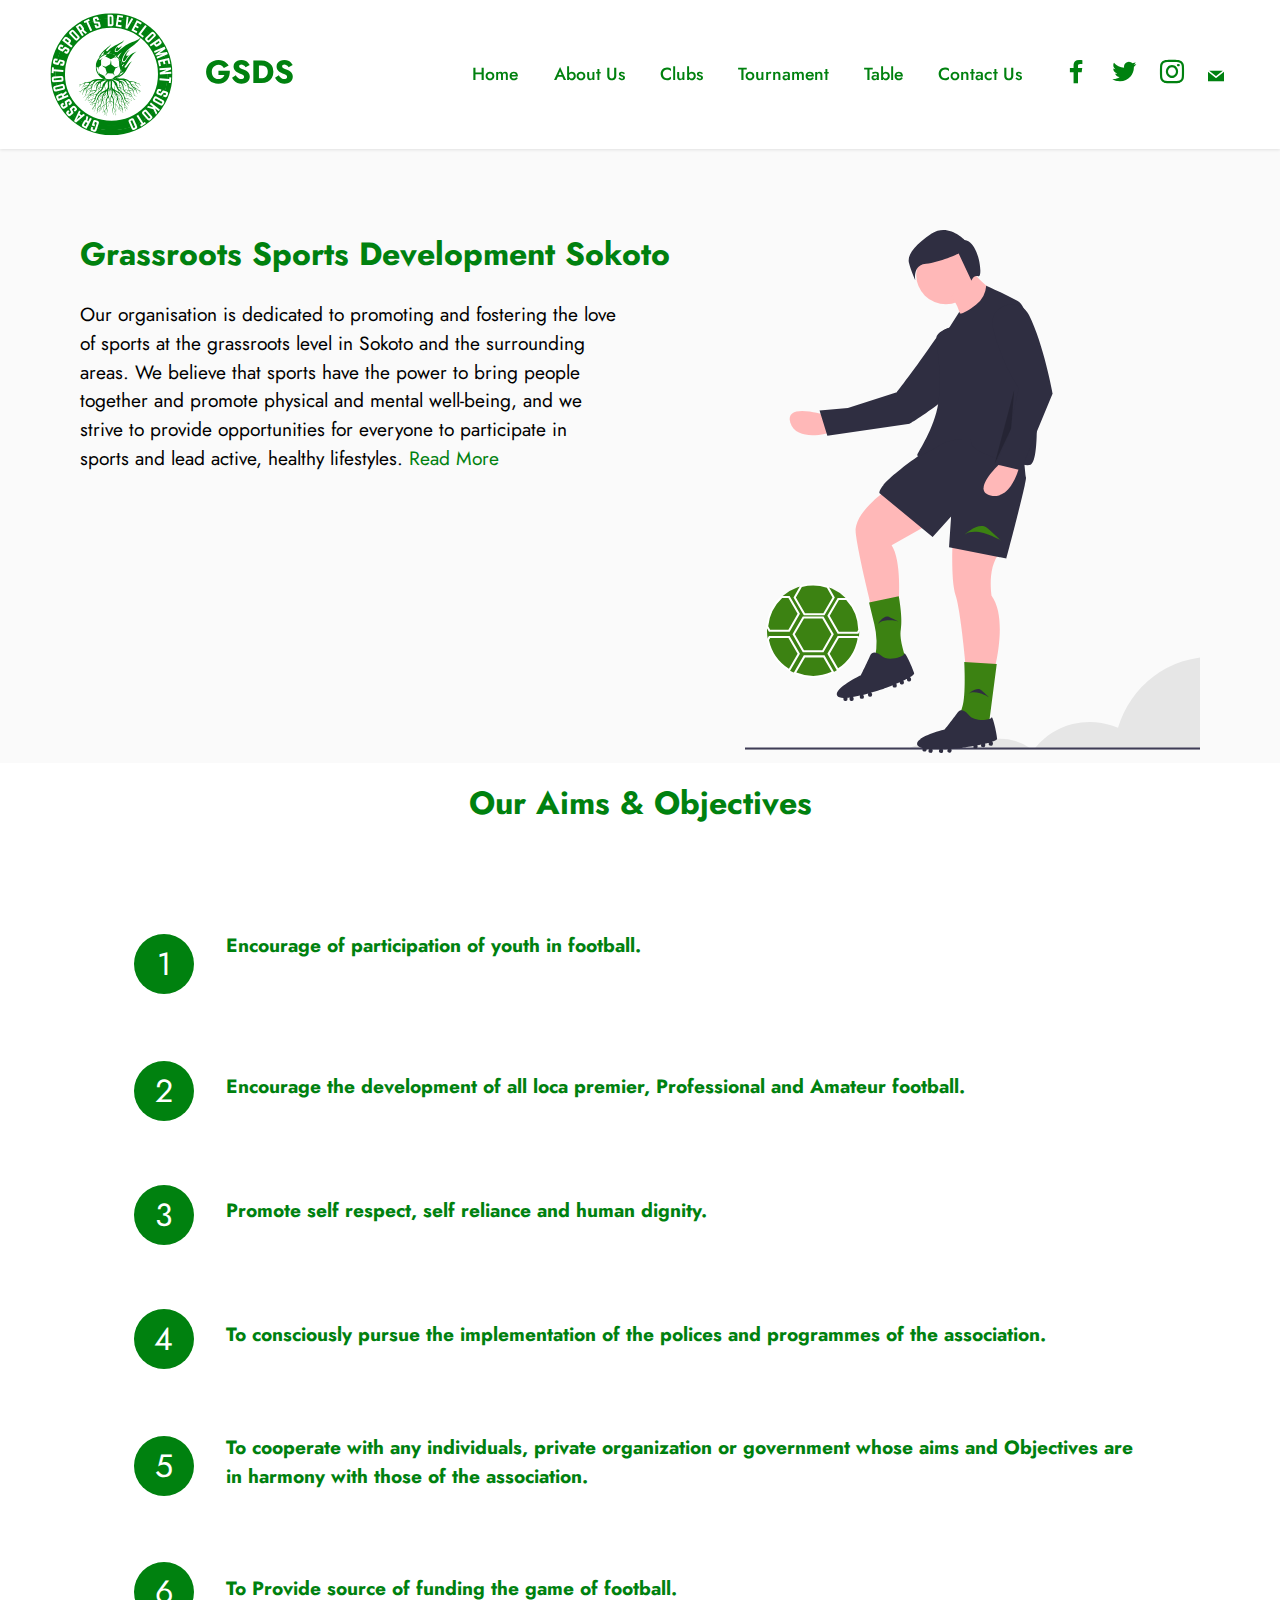
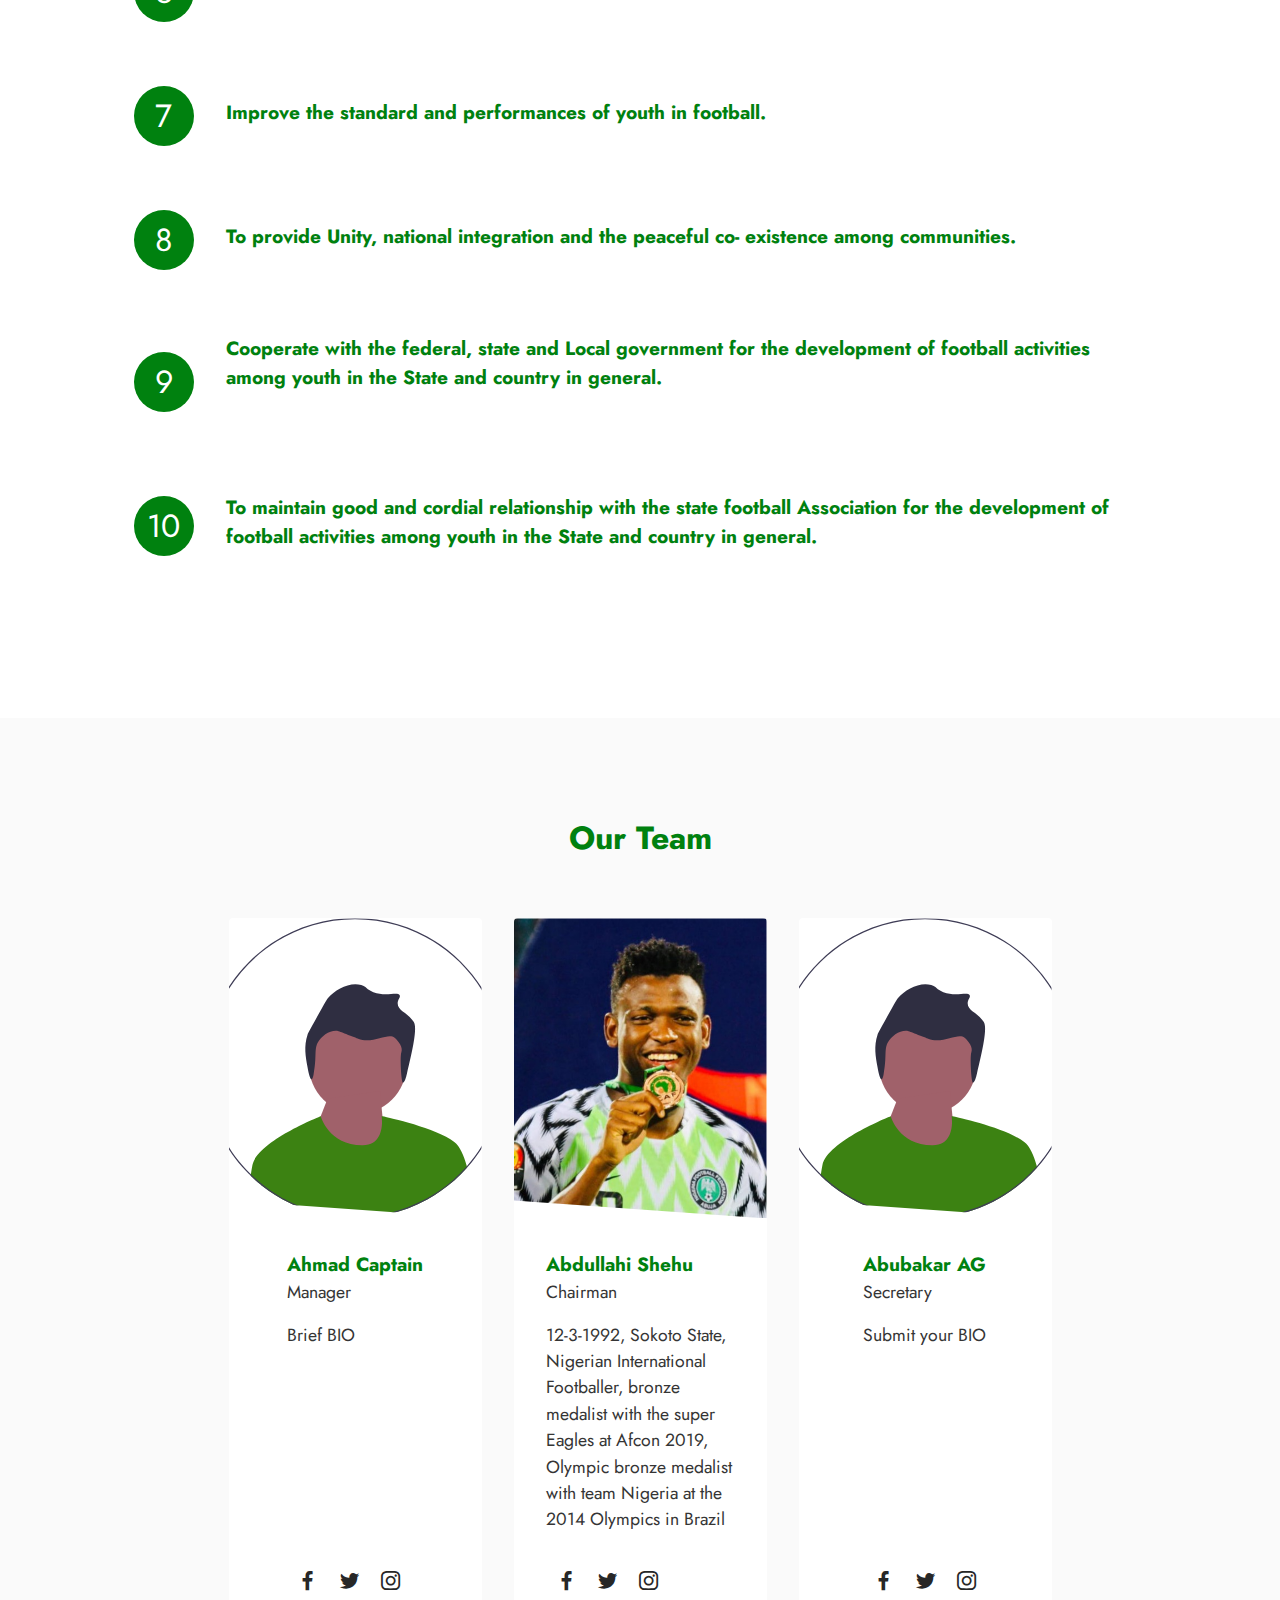
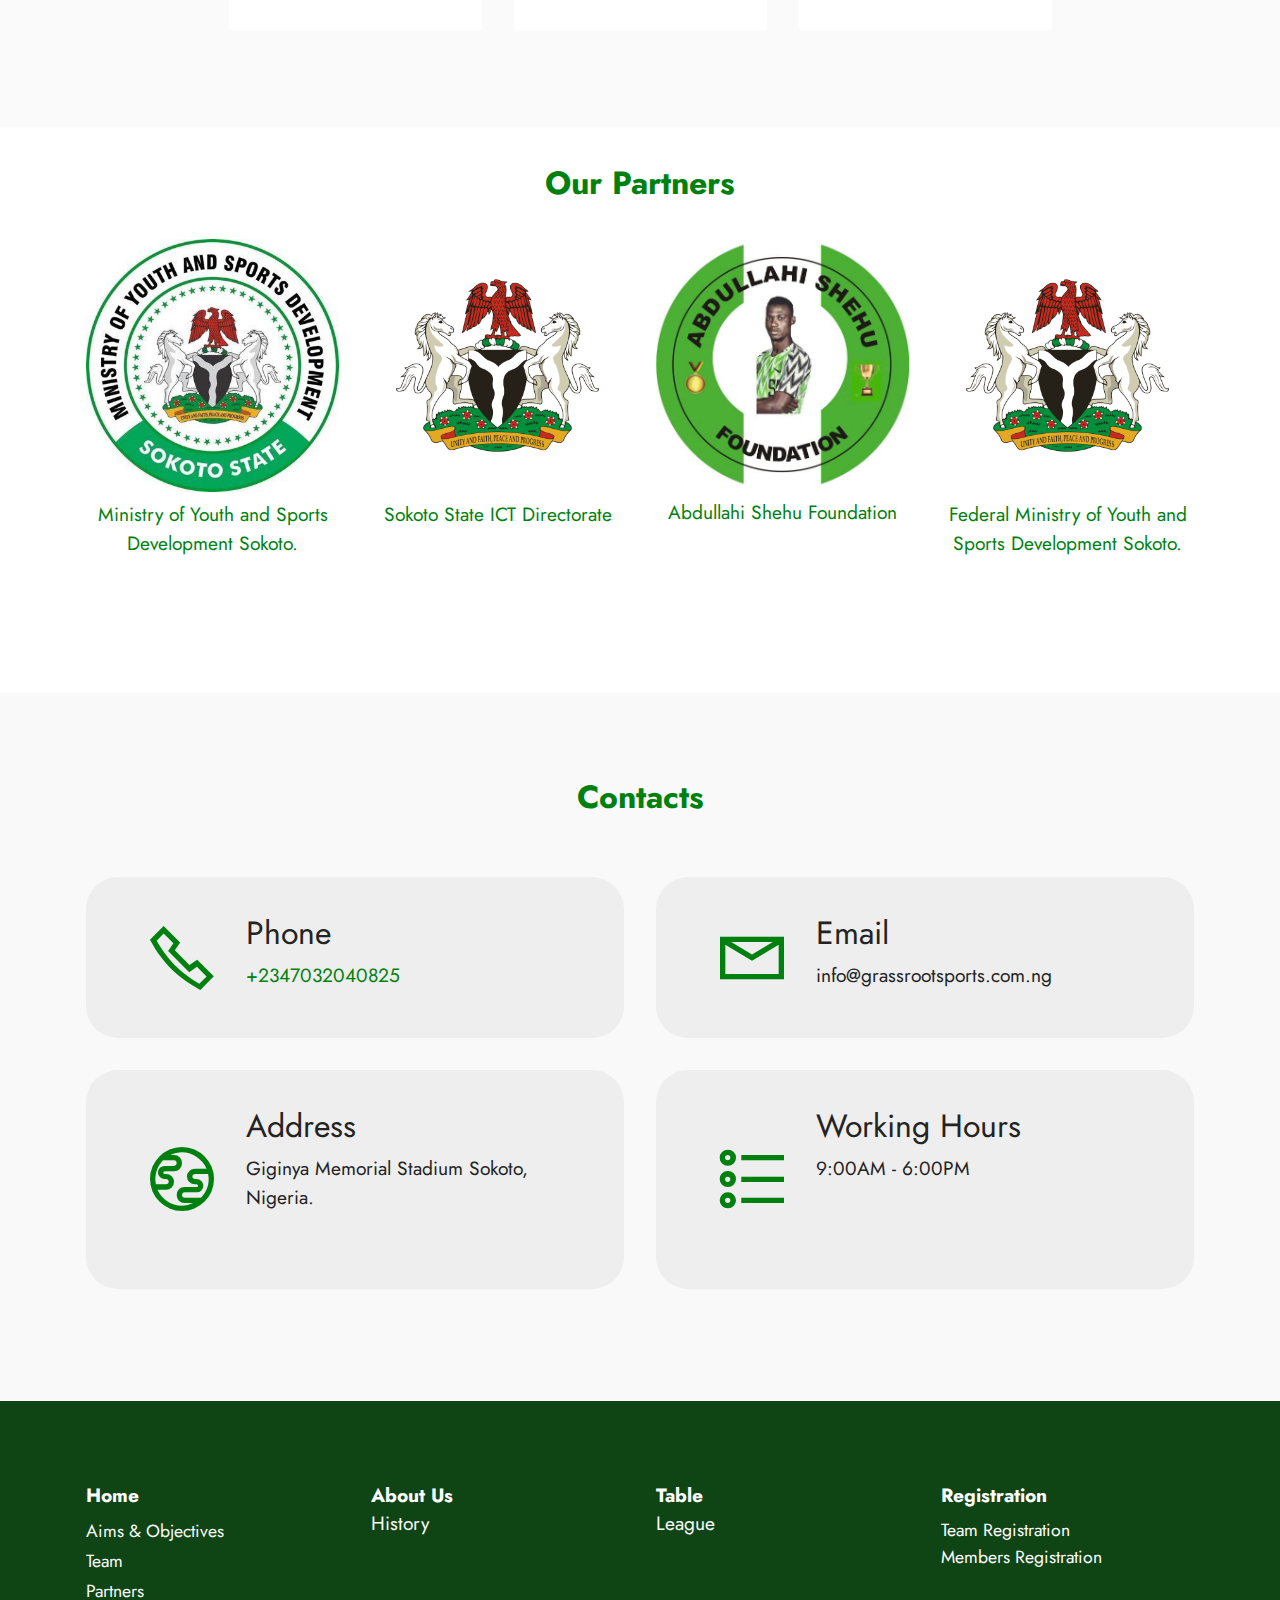
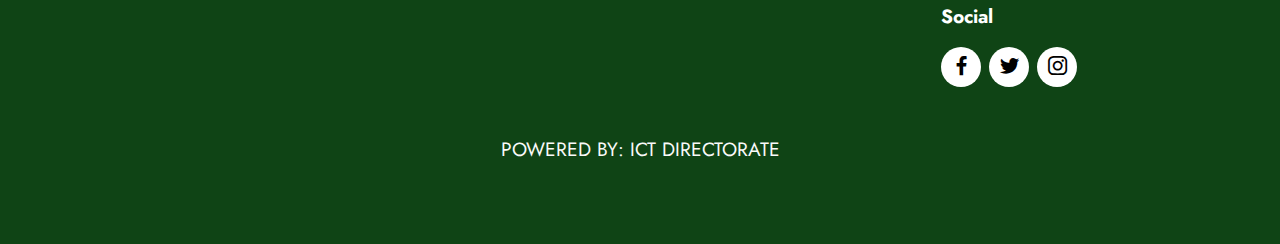
==== commit 9b3285c1: "Add files via upload" ====
--- a/index.html
+++ b/index.html
@@ -91,7 +91,7 @@
             <div class="col-12 col-lg-7 col-text">
                 <div class="text-wrapper">
                     
-                    <h1 class="mbr-section-subtitle mbr-fonts-style display-2"><strong>Grassroots Sports Development Sokoto</strong></h1>
+                    <h1 class="mbr-section-subtitle mbr-fonts-style display-5"><strong>Grassroots Sports Development Sokoto</strong></h1>
                     <p class="mbr-text mbr-fonts-style display-7">
                         Our organisation is dedicated to promoting and fostering the love of sports at the grassroots level in Sokoto and the surrounding areas. We believe that sports have the power to bring people together and promote physical and mental well-being, and we strive to provide opportunities for everyone to participate in sports and lead active, healthy lifestyles. <a href="page1.html" class="text-primary">Read More</a>
                     </p>
@@ -101,9 +101,9 @@
             </div>
             <div class="col-12 col-lg-5 col-img">
                 <div class="carousel-wrapper">
-                    <div class="carousel slide carousel-fade" id="trCq4jZxLE" data-ride="carousel" data-bs-ride="carousel" data-interval="3000" data-bs-interval="3000">
+                    <div class="carousel slide carousel-fade" id="trCr1hJoTB" data-ride="carousel" data-bs-ride="carousel" data-interval="3000" data-bs-interval="3000">
                         <ol class="carousel-indicators">
-                            <li data-slide-to="0" data-bs-slide-to="0" class="active" data-target="#trCq4jZxLE" data-bs-target="#trCq4jZxLE"></li><li data-slide-to="1" data-bs-slide-to="1" class="" data-target="#trCq4jZxLE" data-bs-target="#trCq4jZxLE"></li><li data-slide-to="2" data-bs-slide-to="2" class="" data-target="#trCq4jZxLE" data-bs-target="#trCq4jZxLE"></li><li data-slide-to="3" data-bs-slide-to="3" class="" data-target="#trCq4jZxLE" data-bs-target="#trCq4jZxLE"></li><li data-slide-to="4" data-bs-slide-to="4" class="" data-target="#trCq4jZxLE" data-bs-target="#trCq4jZxLE"></li><li data-slide-to="5" data-bs-slide-to="5" class="" data-target="#trCq4jZxLE" data-bs-target="#trCq4jZxLE"></li><li data-slide-to="6" data-bs-slide-to="6" class="" data-target="#trCq4jZxLE" data-bs-target="#trCq4jZxLE"></li><li data-slide-to="7" data-bs-slide-to="7" class="" data-target="#trCq4jZxLE" data-bs-target="#trCq4jZxLE"></li><li data-slide-to="8" data-bs-slide-to="8" class="" data-target="#trCq4jZxLE" data-bs-target="#trCq4jZxLE"></li><li data-slide-to="9" data-bs-slide-to="9" class="" data-target="#trCq4jZxLE" data-bs-target="#trCq4jZxLE"></li><li data-slide-to="10" data-bs-slide-to="10" class="" data-target="#trCq4jZxLE" data-bs-target="#trCq4jZxLE"></li><li data-slide-to="11" data-bs-slide-to="11" class="" data-target="#trCq4jZxLE" data-bs-target="#trCq4jZxLE"></li>
+                            <li data-slide-to="0" data-bs-slide-to="0" class="active" data-target="#trCr1hJoTB" data-bs-target="#trCr1hJoTB"></li><li data-slide-to="1" data-bs-slide-to="1" class="" data-target="#trCr1hJoTB" data-bs-target="#trCr1hJoTB"></li><li data-slide-to="2" data-bs-slide-to="2" class="" data-target="#trCr1hJoTB" data-bs-target="#trCr1hJoTB"></li><li data-slide-to="3" data-bs-slide-to="3" class="" data-target="#trCr1hJoTB" data-bs-target="#trCr1hJoTB"></li><li data-slide-to="4" data-bs-slide-to="4" class="" data-target="#trCr1hJoTB" data-bs-target="#trCr1hJoTB"></li><li data-slide-to="5" data-bs-slide-to="5" class="" data-target="#trCr1hJoTB" data-bs-target="#trCr1hJoTB"></li><li data-slide-to="6" data-bs-slide-to="6" class="" data-target="#trCr1hJoTB" data-bs-target="#trCr1hJoTB"></li><li data-slide-to="7" data-bs-slide-to="7" class="" data-target="#trCr1hJoTB" data-bs-target="#trCr1hJoTB"></li><li data-slide-to="8" data-bs-slide-to="8" class="" data-target="#trCr1hJoTB" data-bs-target="#trCr1hJoTB"></li><li data-slide-to="9" data-bs-slide-to="9" class="" data-target="#trCr1hJoTB" data-bs-target="#trCr1hJoTB"></li><li data-slide-to="10" data-bs-slide-to="10" class="" data-target="#trCr1hJoTB" data-bs-target="#trCr1hJoTB"></li><li data-slide-to="11" data-bs-slide-to="11" class="" data-target="#trCr1hJoTB" data-bs-target="#trCr1hJoTB"></li>
                             
                             
                         </ol>
@@ -162,11 +162,11 @@
 
                             
                         </div>
-                        <a class="carousel-control carousel-control-prev" role="button" data-slide="prev" data-bs-slide="prev" href="#trCq4jZxLE">
+                        <a class="carousel-control carousel-control-prev" role="button" data-slide="prev" data-bs-slide="prev" href="#trCr1hJoTB">
                             <span class="mobi-mbri mobi-mbri-arrow-prev" aria-hidden="true"></span>
                             <span class="sr-only visually-hidden">Previous</span>
                         </a>
-                        <a class="carousel-control carousel-control-next" role="button" data-slide="next" data-bs-slide="next" href="#trCq4jZxLE">
+                        <a class="carousel-control carousel-control-next" role="button" data-slide="next" data-bs-slide="next" href="#trCr1hJoTB">
                             <span class="mobi-mbri mobi-mbri-arrow-next" aria-hidden="true"></span>
                             <span class="sr-only visually-hidden">Next</span>
                         </a>
@@ -188,7 +188,7 @@
             <div class="col-md-12 col-lg-12">
                 <div class="card-wrapper pb-4">
                     <div class="card-box align-center">
-                        <h4 class="card-title mbr-fonts-style mb-4 display-2">
+                        <h4 class="card-title mbr-fonts-style mb-4 display-5">
                             <strong>Our Aims &amp; Objectives</strong><div><strong><br></strong></div></h4>
                         
                         
@@ -298,7 +298,7 @@
     <div class="container">
         <div class="row justify-content-center">
             <div class="col-12 pb-4">
-                <h3 class="mbr-section-title mbr-fonts-style align-center mb-4 display-2">
+                <h3 class="mbr-section-title mbr-fonts-style align-center mb-4 display-5">
                     <strong>Our Team</strong>
                 </h3>
                 
@@ -411,22 +411,22 @@
 
     <div class="container">
         <div class="mbr-section-head">
-            <h3 class="mbr-section-title mbr-fonts-style align-center m-0 display-2"><strong>Our Partners</strong></h3>
+            <h3 class="mbr-section-title mbr-fonts-style align-center m-0 display-5"><strong>Our Partners</strong></h3>
             
         </div>
         <div class="row mbr-gallery mt-4">
             
             <div class="col-12 col-md-6 col-lg-3 item gallery-image active">
-                <div class="item-wrapper" data-toggle="modal" data-bs-toggle="modal" data-target="#trCq4o5Sdi-modal" data-bs-target="#trCq4o5Sdi-modal">
-                    <img class="w-100" src="assets/images/mt1hbliz-400x400-400x400.jpg" alt="" data-slide-to="0" data-bs-slide-to="0" data-target="#lb-trCq4o5Sdi" data-bs-target="#lb-trCq4o5Sdi">
+                <div class="item-wrapper" data-toggle="modal" data-bs-toggle="modal" data-target="#trCr1ouBHv-modal" data-bs-target="#trCr1ouBHv-modal">
+                    <img class="w-100" src="assets/images/mt1hbliz-400x400-400x400.jpg" alt="" data-slide-to="0" data-bs-slide-to="0" data-target="#lb-trCr1ouBHv" data-bs-target="#lb-trCr1ouBHv">
                     <div class="icon-wrapper">
                         <span class="mobi-mbri mobi-mbri-search mbr-iconfont mbr-iconfont-btn"></span>
                     </div>
                 </div>
                 <h6 class="mbr-item-subtitle mbr-fonts-style align-center mb-2 mt-2 display-7">Ministry of Youth and Sports Development Sokoto.</h6>
             </div><div class="col-12 col-md-6 col-lg-3 item gallery-image">
-                <div class="item-wrapper" data-toggle="modal" data-bs-toggle="modal" data-target="#trCq4o5Sdi-modal" data-bs-target="#trCq4o5Sdi-modal">
-                    <img class="w-100" src="assets/images/grassroot-2-3200x3200.jpg" alt="" data-slide-to="1" data-bs-slide-to="1" data-target="#lb-trCq4o5Sdi" data-bs-target="#lb-trCq4o5Sdi">
+                <div class="item-wrapper" data-toggle="modal" data-bs-toggle="modal" data-target="#trCr1ouBHv-modal" data-bs-target="#trCr1ouBHv-modal">
+                    <img class="w-100" src="assets/images/grassroot-2-3200x3200.jpg" alt="" data-slide-to="1" data-bs-slide-to="1" data-target="#lb-trCr1ouBHv" data-bs-target="#lb-trCr1ouBHv">
                     <div class="icon-wrapper">
                         <span class="mobi-mbri mobi-mbri-search mbr-iconfont mbr-iconfont-btn"></span>
                     </div>
@@ -434,8 +434,8 @@
                 <h6 class="mbr-item-subtitle mbr-fonts-style align-center mb-2 mt-2 display-7">Sokoto State&nbsp;<a href="http://ict.sokotostate.gov.ng" class="text-primary">ICT Directorate</a></h6>
             </div>
             <div class="col-12 col-md-6 col-lg-3 item gallery-image">
-                <div class="item-wrapper" data-toggle="modal" data-bs-toggle="modal" data-target="#trCq4o5Sdi-modal" data-bs-target="#trCq4o5Sdi-modal">
-                    <img class="w-100" src="assets/images/307120843-398623019128923-5940164259296277970-n-535x532.jpg" alt="" data-slide-to="2" data-bs-slide-to="2" data-target="#lb-trCq4o5Sdi" data-bs-target="#lb-trCq4o5Sdi">
+                <div class="item-wrapper" data-toggle="modal" data-bs-toggle="modal" data-target="#trCr1ouBHv-modal" data-bs-target="#trCr1ouBHv-modal">
+                    <img class="w-100" src="assets/images/307120843-398623019128923-5940164259296277970-n-535x532.jpg" alt="" data-slide-to="2" data-bs-slide-to="2" data-target="#lb-trCr1ouBHv" data-bs-target="#lb-trCr1ouBHv">
                     <div class="icon-wrapper">
                         <span class="mobi-mbri mobi-mbri-search mbr-iconfont mbr-iconfont-btn"></span>
                     </div>
@@ -443,8 +443,8 @@
                 <h6 class="mbr-item-subtitle mbr-fonts-style align-center mb-2 mt-2 display-7">Abdullahi Shehu Foundation</h6>
             </div>
             <div class="col-12 col-md-6 col-lg-3 item gallery-image">
-                <div class="item-wrapper" data-toggle="modal" data-bs-toggle="modal" data-target="#trCq4o5Sdi-modal" data-bs-target="#trCq4o5Sdi-modal">
-                    <img class="w-100" src="assets/images/grassroot-2-3200x3200.jpg" alt="" data-slide-to="3" data-bs-slide-to="3" data-target="#lb-trCq4o5Sdi" data-bs-target="#lb-trCq4o5Sdi">
+                <div class="item-wrapper" data-toggle="modal" data-bs-toggle="modal" data-target="#trCr1ouBHv-modal" data-bs-target="#trCr1ouBHv-modal">
+                    <img class="w-100" src="assets/images/grassroot-2-3200x3200.jpg" alt="" data-slide-to="3" data-bs-slide-to="3" data-target="#lb-trCr1ouBHv" data-bs-target="#lb-trCr1ouBHv">
                     <div class="icon-wrapper">
                         <span class="mobi-mbri mobi-mbri-search mbr-iconfont mbr-iconfont-btn"></span>
                     </div>
@@ -453,11 +453,11 @@
             </div>
         </div>
 
-        <div class="modal mbr-slider" tabindex="-1" role="dialog" aria-hidden="true" id="trCq4o5Sdi-modal">
+        <div class="modal mbr-slider" tabindex="-1" role="dialog" aria-hidden="true" id="trCr1ouBHv-modal">
             <div class="modal-dialog" role="document">
                 <div class="modal-content">
                     <div class="modal-body">
-                        <div class="carousel slide" id="lb-trCq4o5Sdi" data-interval="5000" data-bs-interval="5000">
+                        <div class="carousel slide" id="lb-trCr1ouBHv" data-interval="5000" data-bs-interval="5000">
                             <div class="carousel-inner">
                                 
                                 <div class="carousel-item">
@@ -473,18 +473,18 @@
                                 </div>
                             </div>
                             <ol class="carousel-indicators">
-                                <li data-slide-to="0" data-bs-slide-to="0" class="active" data-target="#lb-trCq4o5Sdi" data-bs-target="#lb-trCq4o5Sdi"></li>
-                                <li data-slide-to="1" data-bs-slide-to="1" data-target="#lb-trCq4o5Sdi" data-bs-target="#lb-trCq4o5Sdi"></li>
-                                <li data-slide-to="2" data-bs-slide-to="2" data-target="#lb-trCq4o5Sdi" data-bs-target="#lb-trCq4o5Sdi"></li>
-                                <li data-slide-to="3" data-bs-slide-to="3" data-target="#lb-trCq4o5Sdi" data-bs-target="#lb-trCq4o5Sdi"></li>
+                                <li data-slide-to="0" data-bs-slide-to="0" class="active" data-target="#lb-trCr1ouBHv" data-bs-target="#lb-trCr1ouBHv"></li>
+                                <li data-slide-to="1" data-bs-slide-to="1" data-target="#lb-trCr1ouBHv" data-bs-target="#lb-trCr1ouBHv"></li>
+                                <li data-slide-to="2" data-bs-slide-to="2" data-target="#lb-trCr1ouBHv" data-bs-target="#lb-trCr1ouBHv"></li>
+                                <li data-slide-to="3" data-bs-slide-to="3" data-target="#lb-trCr1ouBHv" data-bs-target="#lb-trCr1ouBHv"></li>
                             </ol>
                             <a role="button" href="" class="close" data-dismiss="modal" data-bs-dismiss="modal" aria-label="Close">
                             </a>
-                            <a class="carousel-control-prev carousel-control" role="button" data-slide="prev" data-bs-slide="prev" href="#lb-trCq4o5Sdi">
+                            <a class="carousel-control-prev carousel-control" role="button" data-slide="prev" data-bs-slide="prev" href="#lb-trCr1ouBHv">
                                 <span class="mobi-mbri mobi-mbri-arrow-prev" aria-hidden="true"></span>
                                 <span class="sr-only visually-hidden">Previous</span>
                             </a>
-                            <a class="carousel-control-next carousel-control" role="button" data-slide="next" data-bs-slide="next" href="#lb-trCq4o5Sdi">
+                            <a class="carousel-control-next carousel-control" role="button" data-slide="next" data-bs-slide="next" href="#lb-trCr1ouBHv">
                                 <span class="mobi-mbri mobi-mbri-arrow-next" aria-hidden="true"></span>
                                 <span class="sr-only visually-hidden">Next</span>
                             </a>
@@ -504,7 +504,7 @@
     
     <div class="container">
         <div class="mbr-section-head pb-4">
-            <h3 class="mbr-section-title mbr-fonts-style align-center mb-0 display-2"><strong>Contacts
+            <h3 class="mbr-section-title mbr-fonts-style align-center mb-0 display-5"><strong>Contacts
             </strong></h3>
             
         </div>
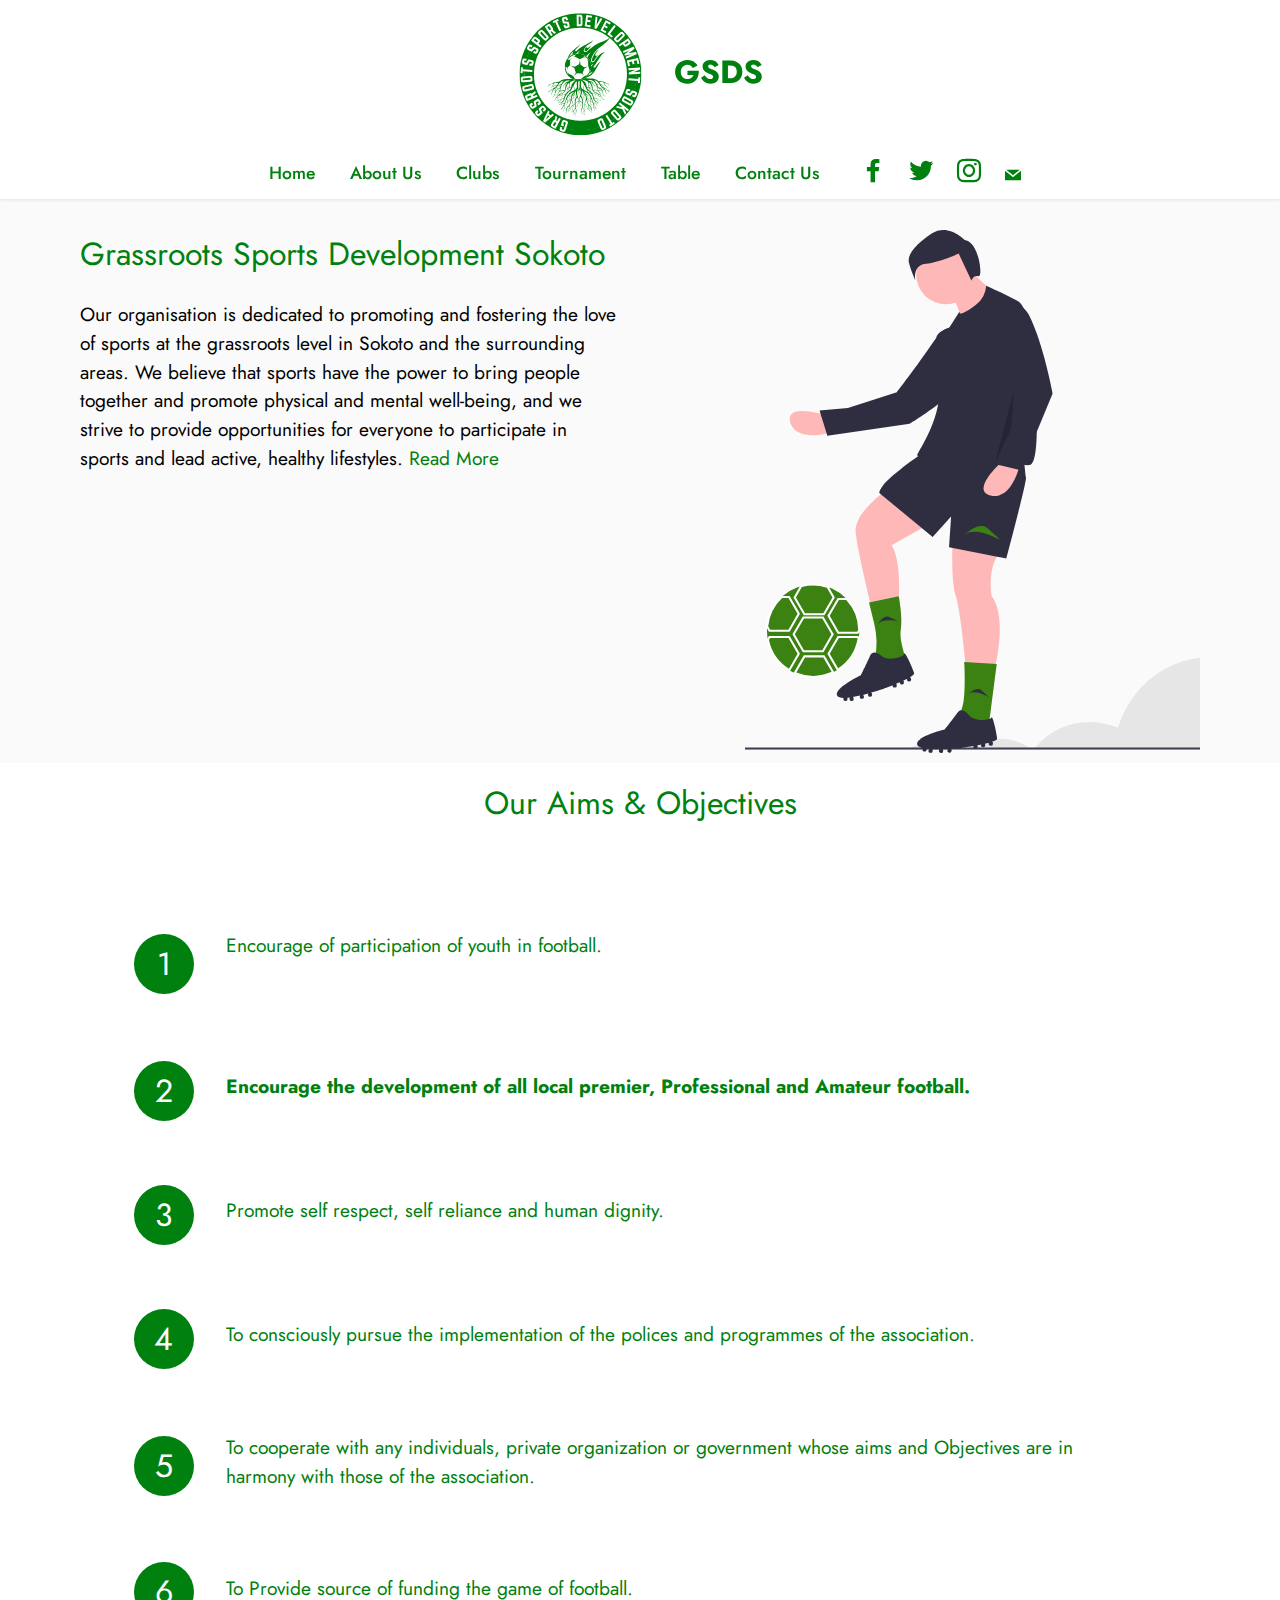
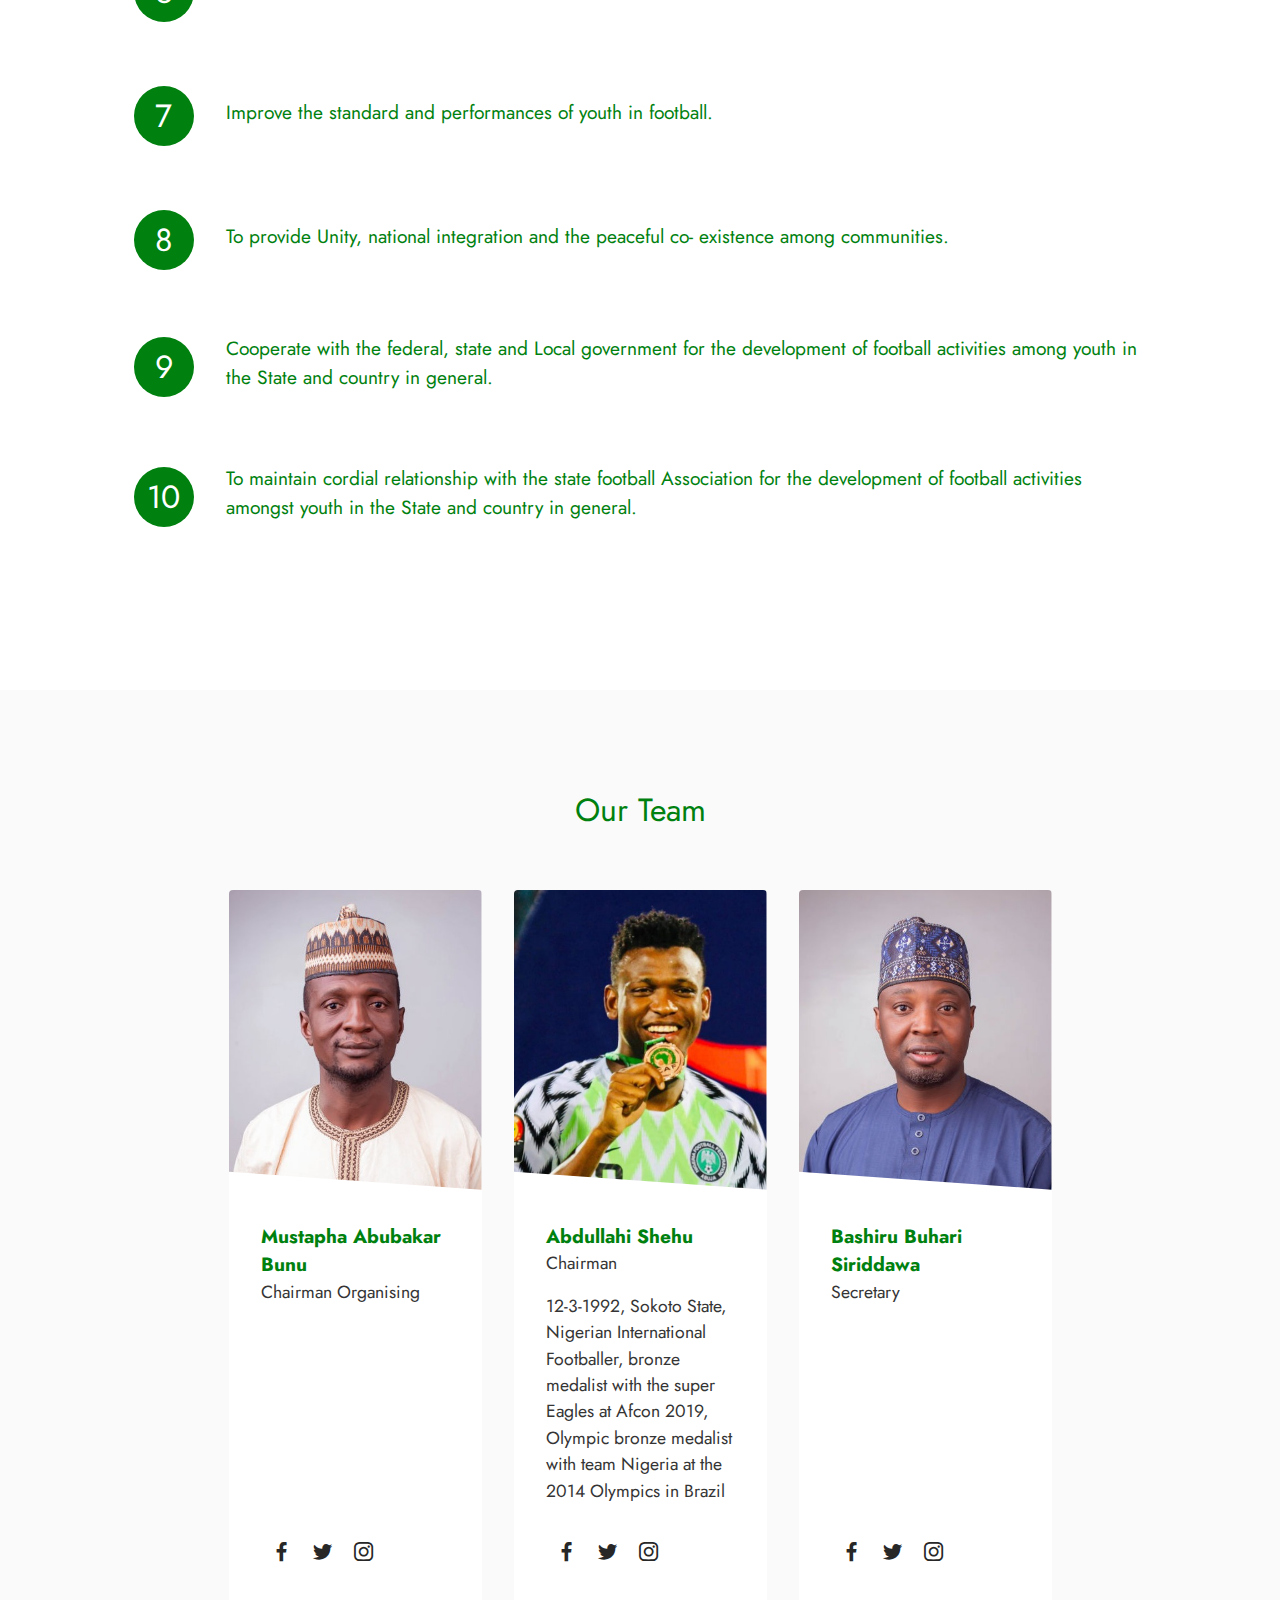
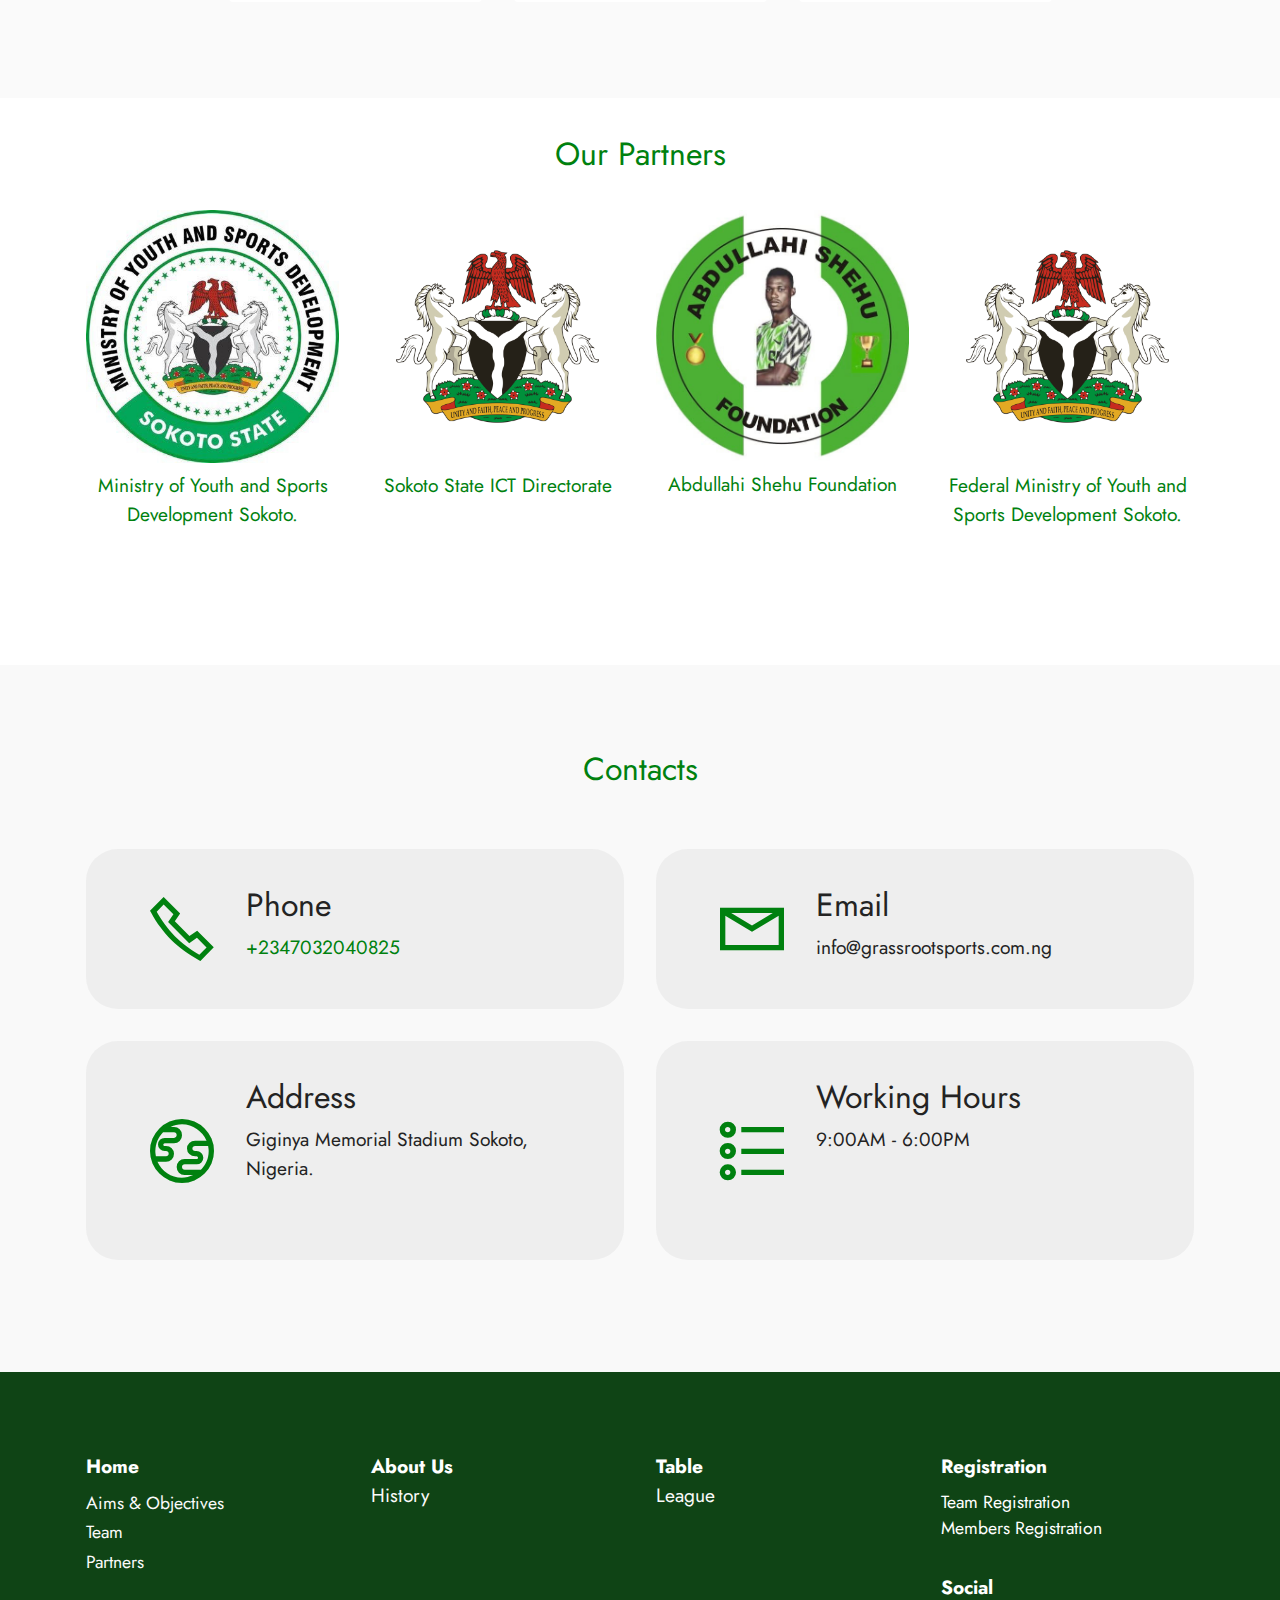
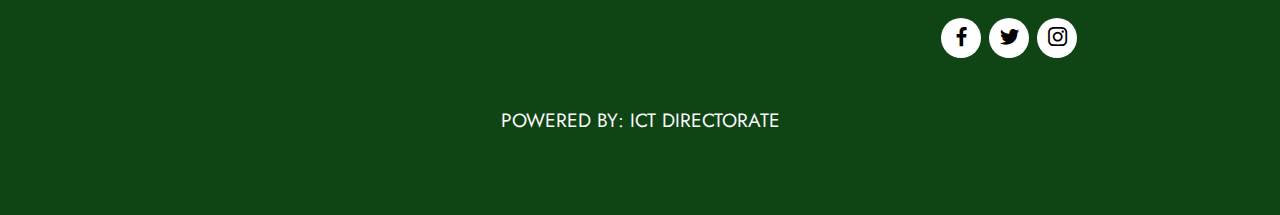
==== commit 19c412d8: "Add files via upload" ====
--- a/index.html
+++ b/index.html
@@ -38,7 +38,7 @@
 
     <nav class="navbar navbar-dropdown navbar-fixed-top navbar-expand-lg">
 
-        <div class="container-fluid">
+        <div class="container">
             <div class="navbar-brand">
                 <span class="navbar-logo">
                     <a href="index.html">
@@ -91,7 +91,7 @@
             <div class="col-12 col-lg-7 col-text">
                 <div class="text-wrapper">
                     
-                    <h1 class="mbr-section-subtitle mbr-fonts-style display-5"><strong>Grassroots Sports Development Sokoto</strong></h1>
+                    <h1 class="mbr-section-subtitle mbr-fonts-style display-5">Grassroots Sports Development Sokoto</h1>
                     <p class="mbr-text mbr-fonts-style display-7">
                         Our organisation is dedicated to promoting and fostering the love of sports at the grassroots level in Sokoto and the surrounding areas. We believe that sports have the power to bring people together and promote physical and mental well-being, and we strive to provide opportunities for everyone to participate in sports and lead active, healthy lifestyles. <a href="page1.html" class="text-primary">Read More</a>
                     </p>
@@ -101,9 +101,9 @@
             </div>
             <div class="col-12 col-lg-5 col-img">
                 <div class="carousel-wrapper">
-                    <div class="carousel slide carousel-fade" id="trCr1hJoTB" data-ride="carousel" data-bs-ride="carousel" data-interval="3000" data-bs-interval="3000">
+                    <div class="carousel slide carousel-fade" id="trDqDGJjsR" data-ride="carousel" data-bs-ride="carousel" data-interval="3000" data-bs-interval="3000">
                         <ol class="carousel-indicators">
-                            <li data-slide-to="0" data-bs-slide-to="0" class="active" data-target="#trCr1hJoTB" data-bs-target="#trCr1hJoTB"></li><li data-slide-to="1" data-bs-slide-to="1" class="" data-target="#trCr1hJoTB" data-bs-target="#trCr1hJoTB"></li><li data-slide-to="2" data-bs-slide-to="2" class="" data-target="#trCr1hJoTB" data-bs-target="#trCr1hJoTB"></li><li data-slide-to="3" data-bs-slide-to="3" class="" data-target="#trCr1hJoTB" data-bs-target="#trCr1hJoTB"></li><li data-slide-to="4" data-bs-slide-to="4" class="" data-target="#trCr1hJoTB" data-bs-target="#trCr1hJoTB"></li><li data-slide-to="5" data-bs-slide-to="5" class="" data-target="#trCr1hJoTB" data-bs-target="#trCr1hJoTB"></li><li data-slide-to="6" data-bs-slide-to="6" class="" data-target="#trCr1hJoTB" data-bs-target="#trCr1hJoTB"></li><li data-slide-to="7" data-bs-slide-to="7" class="" data-target="#trCr1hJoTB" data-bs-target="#trCr1hJoTB"></li><li data-slide-to="8" data-bs-slide-to="8" class="" data-target="#trCr1hJoTB" data-bs-target="#trCr1hJoTB"></li><li data-slide-to="9" data-bs-slide-to="9" class="" data-target="#trCr1hJoTB" data-bs-target="#trCr1hJoTB"></li><li data-slide-to="10" data-bs-slide-to="10" class="" data-target="#trCr1hJoTB" data-bs-target="#trCr1hJoTB"></li><li data-slide-to="11" data-bs-slide-to="11" class="" data-target="#trCr1hJoTB" data-bs-target="#trCr1hJoTB"></li>
+                            <li data-slide-to="0" data-bs-slide-to="0" class="active" data-target="#trDqDGJjsR" data-bs-target="#trDqDGJjsR"></li><li data-slide-to="1" data-bs-slide-to="1" class="" data-target="#trDqDGJjsR" data-bs-target="#trDqDGJjsR"></li><li data-slide-to="2" data-bs-slide-to="2" class="" data-target="#trDqDGJjsR" data-bs-target="#trDqDGJjsR"></li><li data-slide-to="3" data-bs-slide-to="3" class="" data-target="#trDqDGJjsR" data-bs-target="#trDqDGJjsR"></li><li data-slide-to="4" data-bs-slide-to="4" class="" data-target="#trDqDGJjsR" data-bs-target="#trDqDGJjsR"></li><li data-slide-to="5" data-bs-slide-to="5" class="" data-target="#trDqDGJjsR" data-bs-target="#trDqDGJjsR"></li><li data-slide-to="6" data-bs-slide-to="6" class="" data-target="#trDqDGJjsR" data-bs-target="#trDqDGJjsR"></li><li data-slide-to="7" data-bs-slide-to="7" class="" data-target="#trDqDGJjsR" data-bs-target="#trDqDGJjsR"></li><li data-slide-to="8" data-bs-slide-to="8" class="" data-target="#trDqDGJjsR" data-bs-target="#trDqDGJjsR"></li><li data-slide-to="9" data-bs-slide-to="9" class="" data-target="#trDqDGJjsR" data-bs-target="#trDqDGJjsR"></li><li data-slide-to="10" data-bs-slide-to="10" class="" data-target="#trDqDGJjsR" data-bs-target="#trDqDGJjsR"></li><li data-slide-to="11" data-bs-slide-to="11" class="" data-target="#trDqDGJjsR" data-bs-target="#trDqDGJjsR"></li>
                             
                             
                         </ol>
@@ -162,11 +162,11 @@
 
                             
                         </div>
-                        <a class="carousel-control carousel-control-prev" role="button" data-slide="prev" data-bs-slide="prev" href="#trCr1hJoTB">
+                        <a class="carousel-control carousel-control-prev" role="button" data-slide="prev" data-bs-slide="prev" href="#trDqDGJjsR">
                             <span class="mobi-mbri mobi-mbri-arrow-prev" aria-hidden="true"></span>
                             <span class="sr-only visually-hidden">Previous</span>
                         </a>
-                        <a class="carousel-control carousel-control-next" role="button" data-slide="next" data-bs-slide="next" href="#trCr1hJoTB">
+                        <a class="carousel-control carousel-control-next" role="button" data-slide="next" data-bs-slide="next" href="#trDqDGJjsR">
                             <span class="mobi-mbri mobi-mbri-arrow-next" aria-hidden="true"></span>
                             <span class="sr-only visually-hidden">Next</span>
                         </a>
@@ -189,7 +189,7 @@
                 <div class="card-wrapper pb-4">
                     <div class="card-box align-center">
                         <h4 class="card-title mbr-fonts-style mb-4 display-5">
-                            <strong>Our Aims &amp; Objectives</strong><div><strong><br></strong></div></h4>
+                            Our Aims &amp; Objectives<div><strong><br></strong></div></h4>
                         
                         
                     </div>
@@ -201,7 +201,7 @@
                         <span class="step-number mbr-fonts-style display-5">1</span>
                     </div>
                     <div class="text-box">
-                        <h4 class="icon-title card-title mbr-black mbr-fonts-style display-7"><strong>Encourage of participation of youth in football.</strong><div><strong><br></strong></div></h4>
+                        <h4 class="icon-title card-title mbr-black mbr-fonts-style display-7">Encourage of participation of youth in football.<div><strong><br></strong></div></h4>
                         
                     </div>
                 </div>
@@ -210,7 +210,7 @@
                         <span class="step-number mbr-fonts-style display-5">2</span>
                     </div>
                     <div class="text-box">
-                        <h4 class="icon-title card-title mbr-black mbr-fonts-style display-7"><div><strong>Encourage the development of all loca premier, Professional and Amateur football.</strong></div></h4>
+                        <h4 class="icon-title card-title mbr-black mbr-fonts-style display-7"><div><strong>Encourage the development of all local premier, Professional and Amateur football.</strong></div></h4>
                         
                     </div>
                 </div>
@@ -219,7 +219,7 @@
                         <span class="step-number mbr-fonts-style display-5">3</span>
                     </div>
                     <div class="text-box">
-                        <h4 class="icon-title card-title mbr-black mbr-fonts-style display-7"><strong>Promote self respect, self reliance and human dignity.</strong></h4>
+                        <h4 class="icon-title card-title mbr-black mbr-fonts-style display-7">Promote self respect, self reliance and human dignity.</h4>
                         
                     </div>
                 </div>
@@ -228,7 +228,7 @@
                         <span class="step-number mbr-fonts-style display-5">4</span>
                     </div>
                     <div class="text-box">
-                        <h4 class="icon-title card-title mbr-black mbr-fonts-style display-7"><strong>To consciously pursue the implementation of the polices and programmes of the association.</strong></h4>
+                        <h4 class="icon-title card-title mbr-black mbr-fonts-style display-7">To consciously pursue the implementation of the polices and programmes of the association.</h4>
                         
                     </div>
                 </div>
@@ -237,7 +237,7 @@
                         <span class="step-number mbr-fonts-style display-5">5</span>
                     </div>
                     <div class="text-box">
-                        <h4 class="icon-title card-title mbr-black mbr-fonts-style display-7"><strong>To cooperate with any individuals, private organization or government whose aims and Objectives are in harmony with those of the association.</strong></h4>
+                        <h4 class="icon-title card-title mbr-black mbr-fonts-style display-7">To cooperate with any individuals, private organization or government whose aims and Objectives are in harmony with those of the association.</h4>
                         
                     </div>
                 </div>
@@ -246,7 +246,7 @@
                         <span class="step-number mbr-fonts-style display-5">6</span>
                     </div>
                     <div class="text-box">
-                        <h4 class="icon-title card-title mbr-black mbr-fonts-style display-7"><strong>To Provide source of funding the game of football.</strong></h4>
+                        <h4 class="icon-title card-title mbr-black mbr-fonts-style display-7">To Provide source of funding the game of football.</h4>
                         
                     </div>
                 </div>
@@ -255,7 +255,7 @@
                         <span class="step-number mbr-fonts-style display-5">7</span>
                     </div>
                     <div class="text-box">
-                        <h4 class="icon-title card-title mbr-black mbr-fonts-style display-7"><strong>Improve the standard and performances of youth in football.</strong></h4>
+                        <h4 class="icon-title card-title mbr-black mbr-fonts-style display-7">Improve the standard and performances of youth in football.</h4>
                         
                     </div>
                 </div>
@@ -264,7 +264,7 @@
                         <span class="step-number mbr-fonts-style display-5">8</span>
                     </div>
                     <div class="text-box">
-                        <h4 class="icon-title card-title mbr-black mbr-fonts-style display-7"><strong>To provide Unity, national integration and the peaceful co- existence among communities.</strong></h4>
+                        <h4 class="icon-title card-title mbr-black mbr-fonts-style display-7">To provide Unity, national integration and the peaceful co- existence among communities.</h4>
                         
                     </div>
                 </div>
@@ -273,7 +273,7 @@
                         <span class="step-number mbr-fonts-style display-5">9</span>
                     </div>
                     <div class="text-box">
-                        <h4 class="icon-title card-title mbr-black mbr-fonts-style display-7"><strong>Cooperate with the federal, state and Local government for the development of football activities among youth in the State and country in general.&nbsp;</strong><div><br></div></h4>
+                        <h4 class="icon-title card-title mbr-black mbr-fonts-style display-7">Cooperate with the federal, state and Local government for the development of football activities among youth in the State and country in general.&nbsp;</h4>
                         
                     </div>
                 </div>
@@ -282,7 +282,7 @@
                         <span class="step-number mbr-fonts-style display-5">10</span>
                     </div>
                     <div class="text-box">
-                        <h4 class="icon-title card-title mbr-black mbr-fonts-style display-7"><strong>To maintain good and cordial relationship with the state football Association for the development of football activities among youth in the State and country in general.</strong></h4>
+                        <h4 class="icon-title card-title mbr-black mbr-fonts-style display-7">To maintain cordial relationship with the state football Association for the development of football activities amongst youth in the State and country in general.</h4>
                         
                     </div>
                 </div>
@@ -299,20 +299,20 @@
         <div class="row justify-content-center">
             <div class="col-12 pb-4">
                 <h3 class="mbr-section-title mbr-fonts-style align-center mb-4 display-5">
-                    <strong>Our Team</strong>
+                    Our Team
                 </h3>
                 
             </div>
             <div class="col-sm-6 col-lg-3 item features-image">
                 <div class="card-wrap item-wrapper">
                     <div class="image-wrap">
-                        <img src="assets/images/undraw-pic-profile-re-7g2h.svg" alt="">
+                        <img src="assets/images/img-6923-564x836.jpeg" alt="">
                     </div>
                     <div class="content-wrap">
                         <div class="text">
-                            <h5 class="mbr-section-title card-title mbr-fonts-style align-left m-0 display-7"><strong>Ahmad Captain</strong></h5>
-                            <h6 class="mbr-role mbr-fonts-style align-left mb-3 display-4">Manager</h6>
-                            <p class="card-text mbr-fonts-style align-left display-4">Brief BIO</p>
+                            <h5 class="mbr-section-title card-title mbr-fonts-style align-left m-0 display-7"><strong>Mustapha Abubakar Bunu</strong></h5>
+                            <h6 class="mbr-role mbr-fonts-style align-left mb-3 display-4">Chairman Organising</h6>
+                            <p class="card-text mbr-fonts-style align-left display-4"></p>
                         </div>
                         <div class="links">
                             <div class="icons-menu">
@@ -367,16 +367,14 @@
             <div class="col-sm-6 item features-image  col-lg-3">
                 <div class="card-wrap item-wrapper">
                     <div class="image-wrap">
-                        <img src="assets/images/undraw-pic-profile-re-7g2h.svg" alt="">
+                        <img src="assets/images/img-6935-564x822.jpeg" alt="">
                     </div>
                     <div class="content-wrap">
                         <div class="text">
-                            <h5 class="mbr-section-title card-title mbr-fonts-style align-left m-0 display-7">
-                                <strong>Abubakar AG</strong></h5>
+                            <h5 class="mbr-section-title card-title mbr-fonts-style align-left m-0 display-7"><strong>Bashiru Buhari Siriddawa</strong></h5>
                             <h6 class="mbr-role mbr-fonts-style align-left mb-3 display-4">
                                 Secretary</h6>
-                            <p class="card-text mbr-fonts-style align-left display-4">
-                                Submit your BIO<br>
+                            <p class="card-text mbr-fonts-style align-left display-4"><br>
                             </p>
                         </div>
                         <div class="links">
@@ -411,22 +409,22 @@
 
     <div class="container">
         <div class="mbr-section-head">
-            <h3 class="mbr-section-title mbr-fonts-style align-center m-0 display-5"><strong>Our Partners</strong></h3>
+            <h3 class="mbr-section-title mbr-fonts-style align-center m-0 display-5">Our Partners</h3>
             
         </div>
         <div class="row mbr-gallery mt-4">
             
             <div class="col-12 col-md-6 col-lg-3 item gallery-image active">
-                <div class="item-wrapper" data-toggle="modal" data-bs-toggle="modal" data-target="#trCr1ouBHv-modal" data-bs-target="#trCr1ouBHv-modal">
-                    <img class="w-100" src="assets/images/mt1hbliz-400x400-400x400.jpg" alt="" data-slide-to="0" data-bs-slide-to="0" data-target="#lb-trCr1ouBHv" data-bs-target="#lb-trCr1ouBHv">
+                <div class="item-wrapper" data-toggle="modal" data-bs-toggle="modal" data-target="#trDqDRI9CU-modal" data-bs-target="#trDqDRI9CU-modal">
+                    <img class="w-100" src="assets/images/mt1hbliz-400x400-400x400.jpg" alt="" data-slide-to="0" data-bs-slide-to="0" data-target="#lb-trDqDRI9CU" data-bs-target="#lb-trDqDRI9CU">
                     <div class="icon-wrapper">
                         <span class="mobi-mbri mobi-mbri-search mbr-iconfont mbr-iconfont-btn"></span>
                     </div>
                 </div>
                 <h6 class="mbr-item-subtitle mbr-fonts-style align-center mb-2 mt-2 display-7">Ministry of Youth and Sports Development Sokoto.</h6>
             </div><div class="col-12 col-md-6 col-lg-3 item gallery-image">
-                <div class="item-wrapper" data-toggle="modal" data-bs-toggle="modal" data-target="#trCr1ouBHv-modal" data-bs-target="#trCr1ouBHv-modal">
-                    <img class="w-100" src="assets/images/grassroot-2-3200x3200.jpg" alt="" data-slide-to="1" data-bs-slide-to="1" data-target="#lb-trCr1ouBHv" data-bs-target="#lb-trCr1ouBHv">
+                <div class="item-wrapper" data-toggle="modal" data-bs-toggle="modal" data-target="#trDqDRI9CU-modal" data-bs-target="#trDqDRI9CU-modal">
+                    <img class="w-100" src="assets/images/grassroot-2-3200x3200.jpg" alt="" data-slide-to="1" data-bs-slide-to="1" data-target="#lb-trDqDRI9CU" data-bs-target="#lb-trDqDRI9CU">
                     <div class="icon-wrapper">
                         <span class="mobi-mbri mobi-mbri-search mbr-iconfont mbr-iconfont-btn"></span>
                     </div>
@@ -434,8 +432,8 @@
                 <h6 class="mbr-item-subtitle mbr-fonts-style align-center mb-2 mt-2 display-7">Sokoto State&nbsp;<a href="http://ict.sokotostate.gov.ng" class="text-primary">ICT Directorate</a></h6>
             </div>
             <div class="col-12 col-md-6 col-lg-3 item gallery-image">
-                <div class="item-wrapper" data-toggle="modal" data-bs-toggle="modal" data-target="#trCr1ouBHv-modal" data-bs-target="#trCr1ouBHv-modal">
-                    <img class="w-100" src="assets/images/307120843-398623019128923-5940164259296277970-n-535x532.jpg" alt="" data-slide-to="2" data-bs-slide-to="2" data-target="#lb-trCr1ouBHv" data-bs-target="#lb-trCr1ouBHv">
+                <div class="item-wrapper" data-toggle="modal" data-bs-toggle="modal" data-target="#trDqDRI9CU-modal" data-bs-target="#trDqDRI9CU-modal">
+                    <img class="w-100" src="assets/images/307120843-398623019128923-5940164259296277970-n-535x532.jpg" alt="" data-slide-to="2" data-bs-slide-to="2" data-target="#lb-trDqDRI9CU" data-bs-target="#lb-trDqDRI9CU">
                     <div class="icon-wrapper">
                         <span class="mobi-mbri mobi-mbri-search mbr-iconfont mbr-iconfont-btn"></span>
                     </div>
@@ -443,8 +441,8 @@
                 <h6 class="mbr-item-subtitle mbr-fonts-style align-center mb-2 mt-2 display-7">Abdullahi Shehu Foundation</h6>
             </div>
             <div class="col-12 col-md-6 col-lg-3 item gallery-image">
-                <div class="item-wrapper" data-toggle="modal" data-bs-toggle="modal" data-target="#trCr1ouBHv-modal" data-bs-target="#trCr1ouBHv-modal">
-                    <img class="w-100" src="assets/images/grassroot-2-3200x3200.jpg" alt="" data-slide-to="3" data-bs-slide-to="3" data-target="#lb-trCr1ouBHv" data-bs-target="#lb-trCr1ouBHv">
+                <div class="item-wrapper" data-toggle="modal" data-bs-toggle="modal" data-target="#trDqDRI9CU-modal" data-bs-target="#trDqDRI9CU-modal">
+                    <img class="w-100" src="assets/images/grassroot-2-3200x3200.jpg" alt="" data-slide-to="3" data-bs-slide-to="3" data-target="#lb-trDqDRI9CU" data-bs-target="#lb-trDqDRI9CU">
                     <div class="icon-wrapper">
                         <span class="mobi-mbri mobi-mbri-search mbr-iconfont mbr-iconfont-btn"></span>
                     </div>
@@ -453,11 +451,11 @@
             </div>
         </div>
 
-        <div class="modal mbr-slider" tabindex="-1" role="dialog" aria-hidden="true" id="trCr1ouBHv-modal">
+        <div class="modal mbr-slider" tabindex="-1" role="dialog" aria-hidden="true" id="trDqDRI9CU-modal">
             <div class="modal-dialog" role="document">
                 <div class="modal-content">
                     <div class="modal-body">
-                        <div class="carousel slide" id="lb-trCr1ouBHv" data-interval="5000" data-bs-interval="5000">
+                        <div class="carousel slide" id="lb-trDqDRI9CU" data-interval="5000" data-bs-interval="5000">
                             <div class="carousel-inner">
                                 
                                 <div class="carousel-item">
@@ -473,18 +471,18 @@
                                 </div>
                             </div>
                             <ol class="carousel-indicators">
-                                <li data-slide-to="0" data-bs-slide-to="0" class="active" data-target="#lb-trCr1ouBHv" data-bs-target="#lb-trCr1ouBHv"></li>
-                                <li data-slide-to="1" data-bs-slide-to="1" data-target="#lb-trCr1ouBHv" data-bs-target="#lb-trCr1ouBHv"></li>
-                                <li data-slide-to="2" data-bs-slide-to="2" data-target="#lb-trCr1ouBHv" data-bs-target="#lb-trCr1ouBHv"></li>
-                                <li data-slide-to="3" data-bs-slide-to="3" data-target="#lb-trCr1ouBHv" data-bs-target="#lb-trCr1ouBHv"></li>
+                                <li data-slide-to="0" data-bs-slide-to="0" class="active" data-target="#lb-trDqDRI9CU" data-bs-target="#lb-trDqDRI9CU"></li>
+                                <li data-slide-to="1" data-bs-slide-to="1" data-target="#lb-trDqDRI9CU" data-bs-target="#lb-trDqDRI9CU"></li>
+                                <li data-slide-to="2" data-bs-slide-to="2" data-target="#lb-trDqDRI9CU" data-bs-target="#lb-trDqDRI9CU"></li>
+                                <li data-slide-to="3" data-bs-slide-to="3" data-target="#lb-trDqDRI9CU" data-bs-target="#lb-trDqDRI9CU"></li>
                             </ol>
                             <a role="button" href="" class="close" data-dismiss="modal" data-bs-dismiss="modal" aria-label="Close">
                             </a>
-                            <a class="carousel-control-prev carousel-control" role="button" data-slide="prev" data-bs-slide="prev" href="#lb-trCr1ouBHv">
+                            <a class="carousel-control-prev carousel-control" role="button" data-slide="prev" data-bs-slide="prev" href="#lb-trDqDRI9CU">
                                 <span class="mobi-mbri mobi-mbri-arrow-prev" aria-hidden="true"></span>
                                 <span class="sr-only visually-hidden">Previous</span>
                             </a>
-                            <a class="carousel-control-next carousel-control" role="button" data-slide="next" data-bs-slide="next" href="#lb-trCr1ouBHv">
+                            <a class="carousel-control-next carousel-control" role="button" data-slide="next" data-bs-slide="next" href="#lb-trDqDRI9CU">
                                 <span class="mobi-mbri mobi-mbri-arrow-next" aria-hidden="true"></span>
                                 <span class="sr-only visually-hidden">Next</span>
                             </a>
@@ -504,8 +502,8 @@
     
     <div class="container">
         <div class="mbr-section-head pb-4">
-            <h3 class="mbr-section-title mbr-fonts-style align-center mb-0 display-5"><strong>Contacts
-            </strong></h3>
+            <h3 class="mbr-section-title mbr-fonts-style align-center mb-0 display-5">Contacts
+            </h3>
             
         </div>
         <div class="row justify-content-center mt-4">
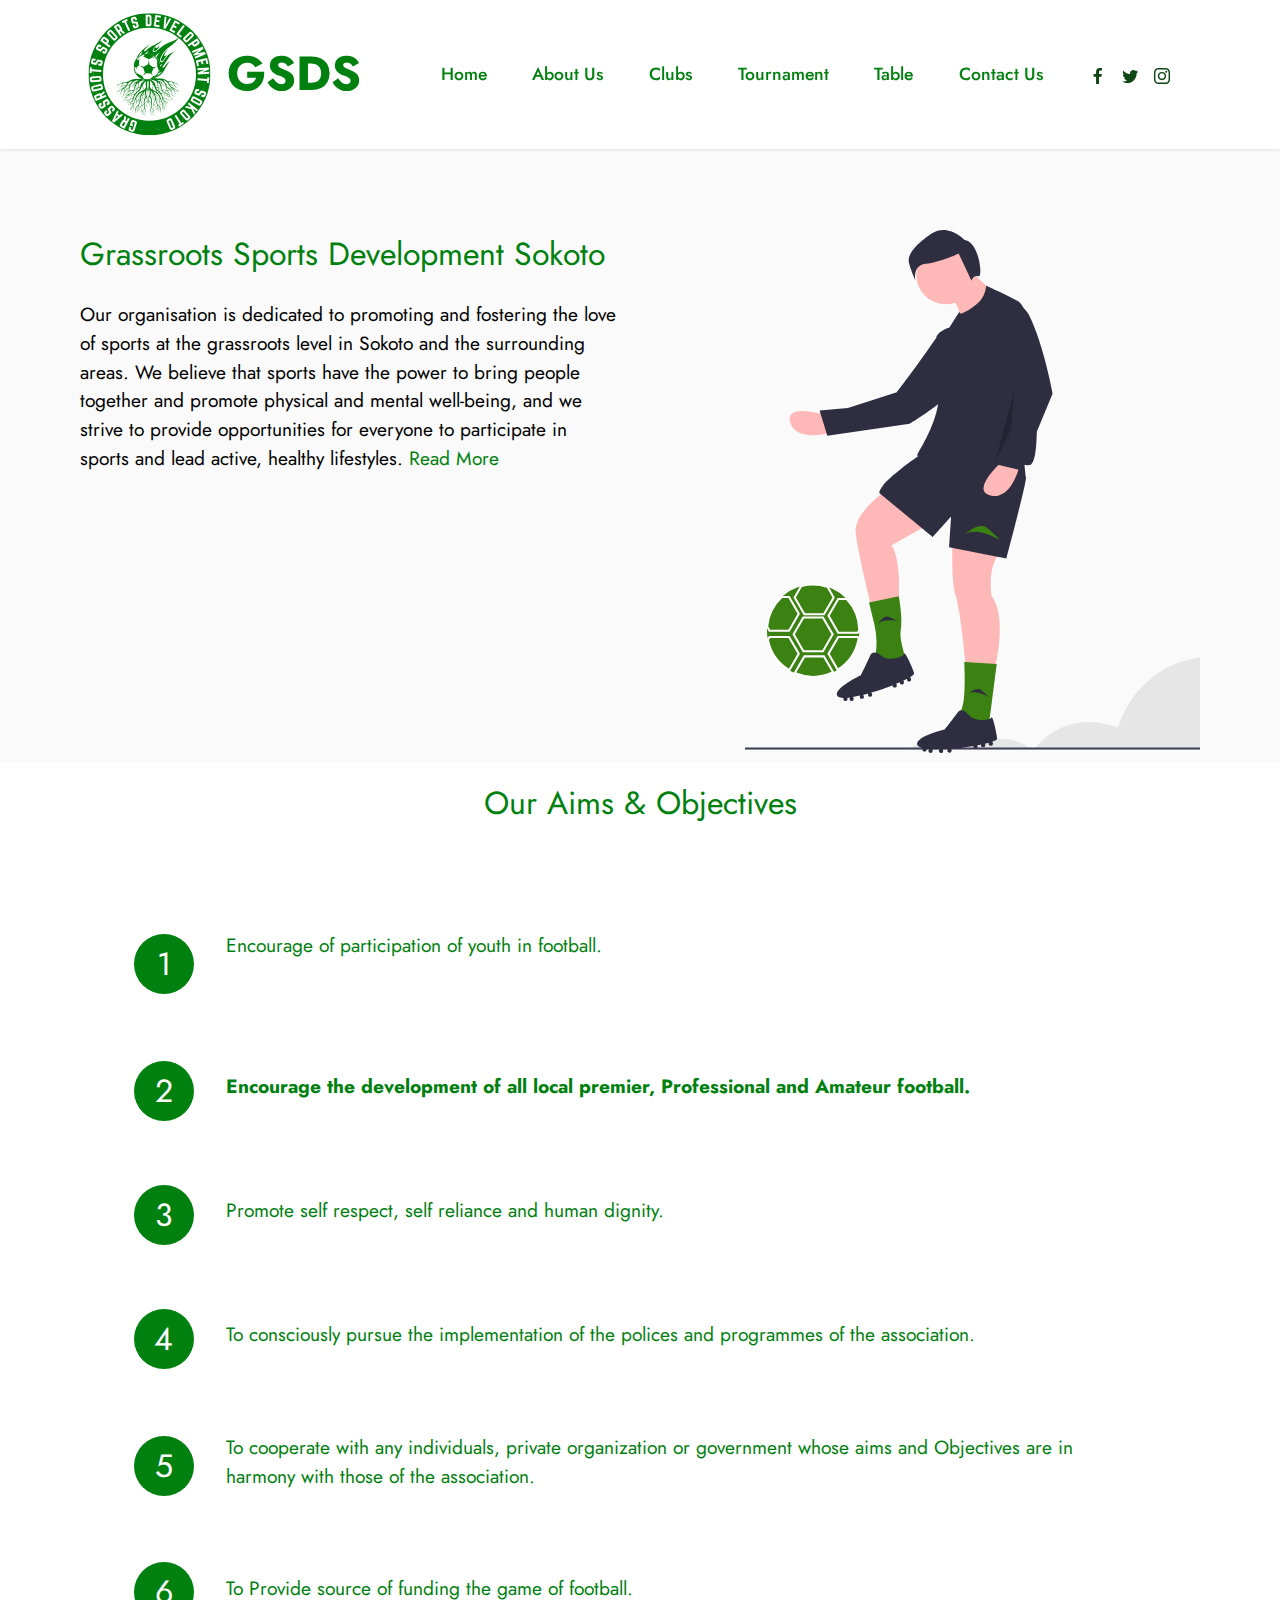
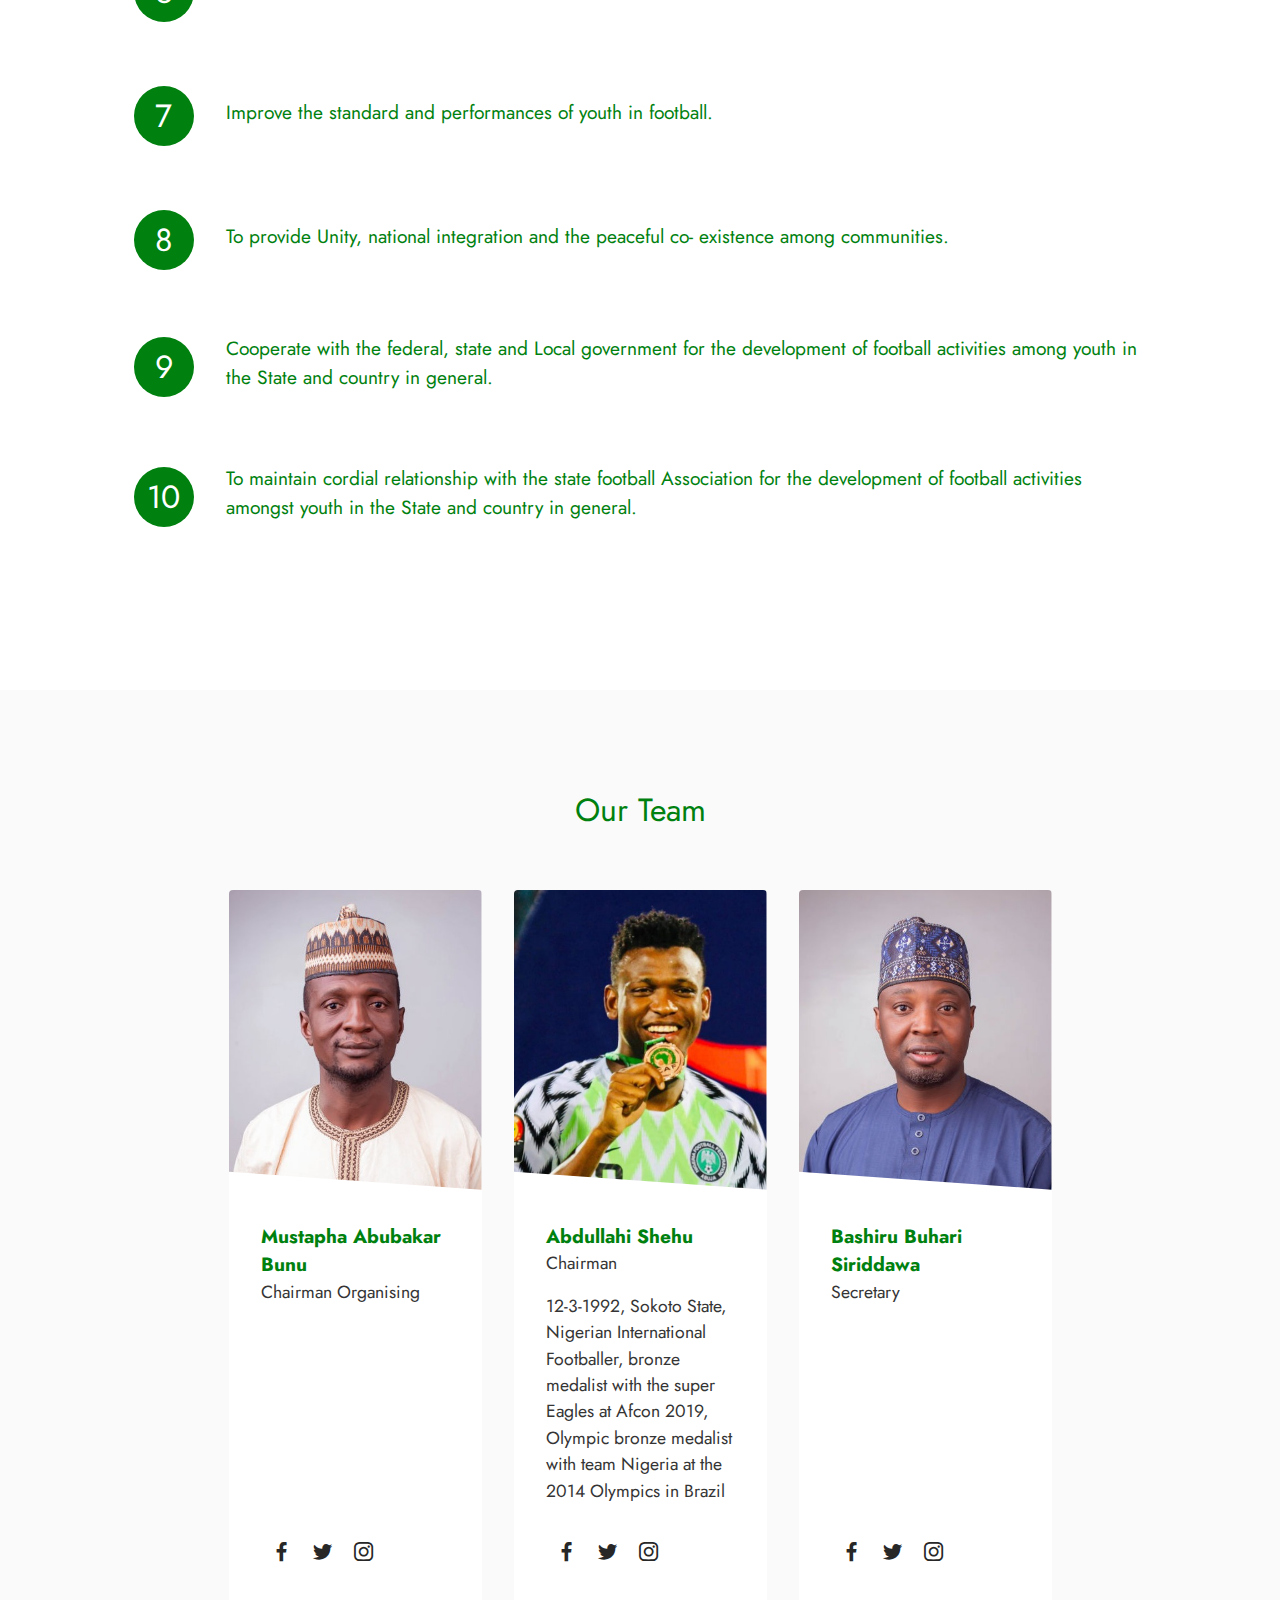
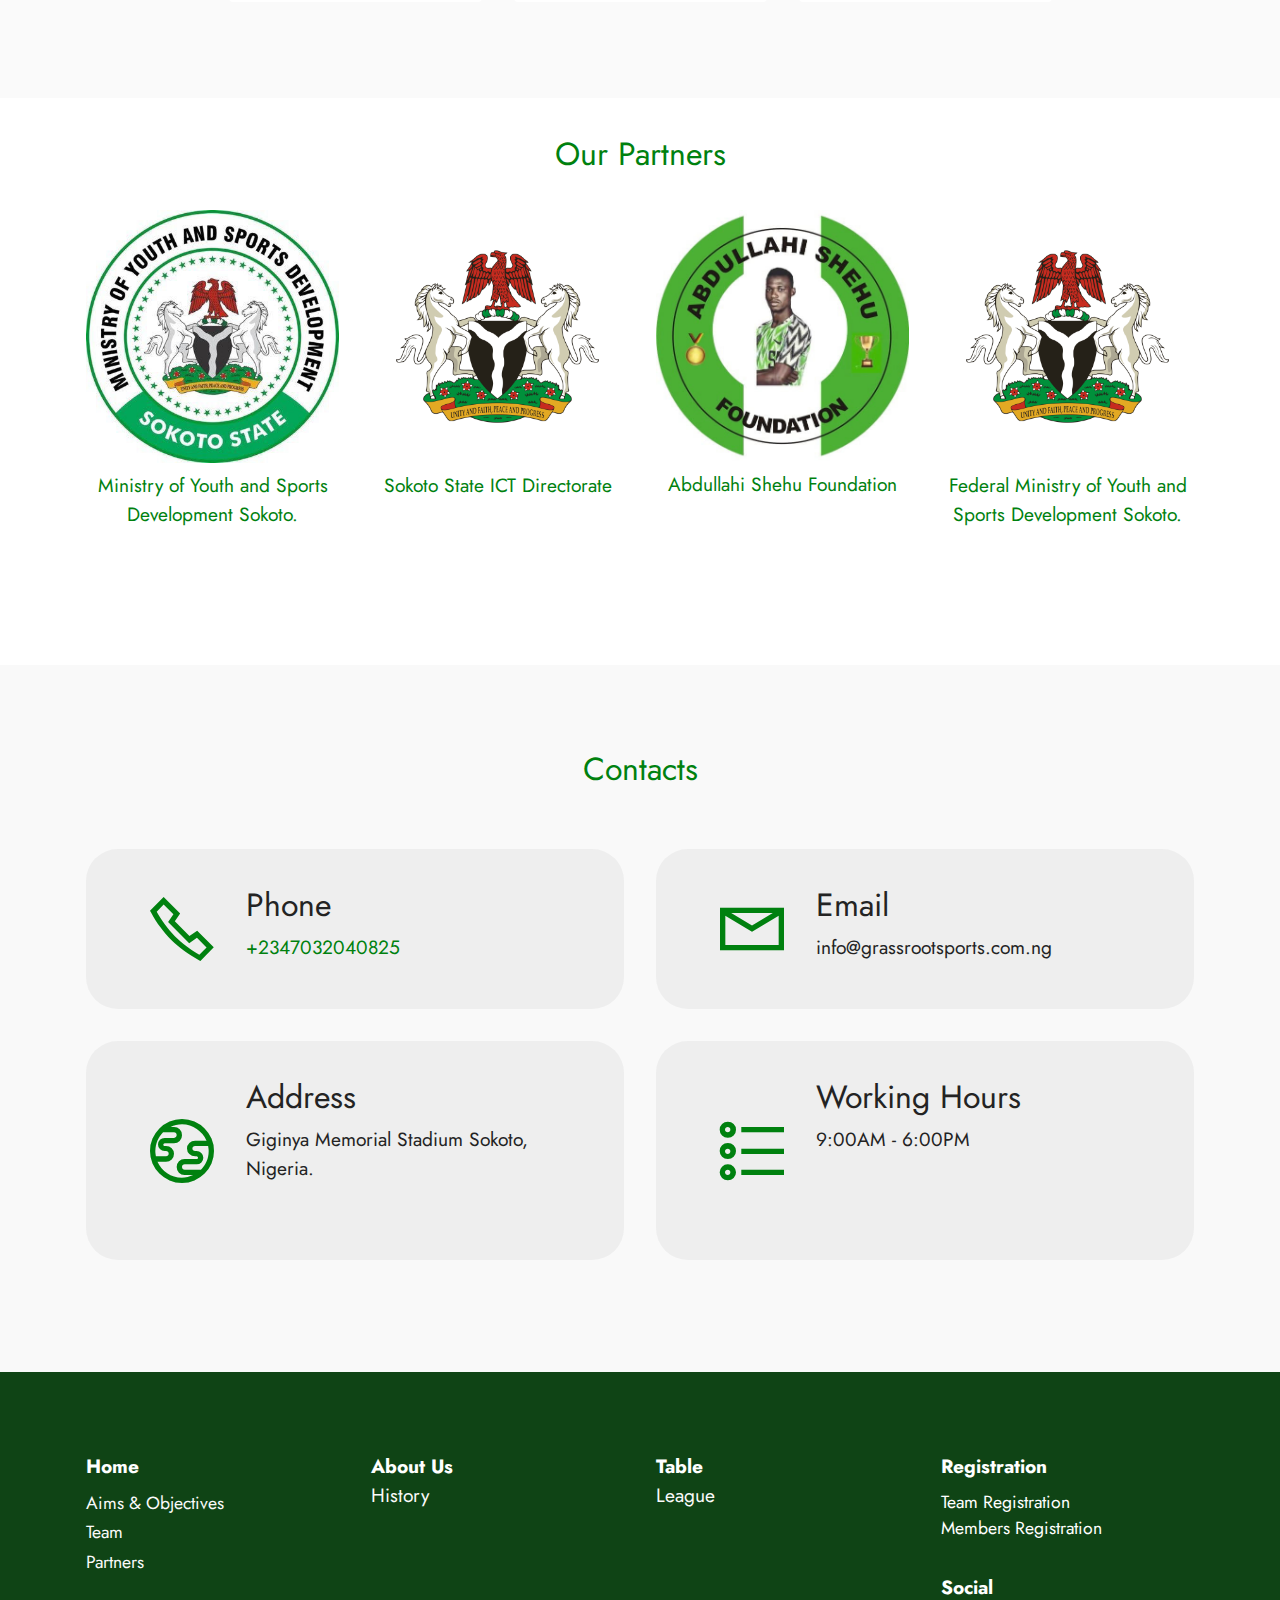
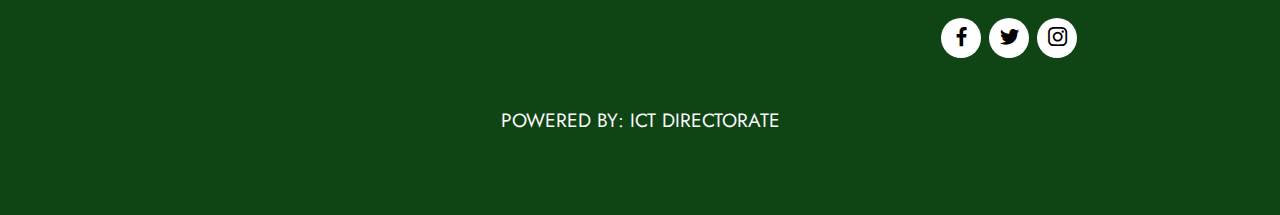
==== commit 1485884f: "Add files via upload" ====
--- a/index.html
+++ b/index.html
@@ -33,20 +33,19 @@
 </head>
 <body>
   
-  <section data-bs-version="5.1" class="menu1 cid-trAPZ9hXRF" once="menu" id="menu2-0">
+  <section data-bs-version="5.1" class="menu menu1 cid-trDALXW3iT" once="menu" id="menu1-t">
     
 
     <nav class="navbar navbar-dropdown navbar-fixed-top navbar-expand-lg">
-
         <div class="container">
             <div class="navbar-brand">
                 <span class="navbar-logo">
                     <a href="index.html">
-                        <img src="assets/images/grassroot.svg" alt="Grassroots Sports Development Sokoto Logo" style="height: 8rem;">
+                        <img src="assets/images/grassroot.svg" alt="" style="height: 8rem;">
                     </a>
                 </span>
-                <span class="navbar-caption-wrap"><a class="navbar-caption text-primary display-5" href="#">GSDS</a></span>
-            </div>            
+                <span class="navbar-caption-wrap"><a class="navbar-caption text-primary display-2" href="index.html">GSDS</a></span>
+            </div>
             <button class="navbar-toggler" type="button" data-toggle="collapse" data-bs-toggle="collapse" data-target="#navbarSupportedContent" data-bs-target="#navbarSupportedContent" aria-controls="navbarNavAltMarkup" aria-expanded="false" aria-label="Toggle navigation">
                 <div class="hamburger">
                     <span></span>
@@ -56,24 +55,26 @@
                 </div>
             </button>
             <div class="collapse navbar-collapse" id="navbarSupportedContent">
-                <ul class="navbar-nav nav-dropdown nav-right" data-app-modern-menu="true"><li class="nav-item"><a class="nav-link link text-primary display-4" href="index.html" aria-expanded="false">Home<br><div class="line-animation"></div></a></li>
-                    <li class="nav-item"><a class="nav-link link text-primary display-4" href="about.html" aria-expanded="false">About Us</a></li>
-                    <li class="nav-item"><a class="nav-link link text-primary display-4" href="clubs.html" aria-expanded="false">Clubs<div class="line-animation"></div></a></li><li class="nav-item"><a class="nav-link link text-primary display-4" href="tournament.html" aria-expanded="false">Tournament<br><div class="line-animation"></div></a></li><li class="nav-item"><a class="nav-link link text-primary display-4" href="table.html">Table<br><div class="line-animation"></div></a></li><li class="nav-item"><a class="nav-link link text-primary display-4" href="index.html#contacts01-m" aria-expanded="false">Contact Us<div class="line-animation"></div></a></li></ul>
-
+                <ul class="navbar-nav nav-dropdown nav-right" data-app-modern-menu="true"><li class="nav-item"><a class="nav-link link text-primary display-4" href="index.html">Home<br></a></li><li class="nav-item"><a class="nav-link link text-primary display-4" href="about.html">About Us<br></a></li>
+                    <li class="nav-item"><a class="nav-link link text-primary display-4" href="clubs.html">
+                            Clubs</a></li><li class="nav-item"><a class="nav-link link text-primary display-4" href="tournament.html">
+                            Tournament</a></li><li class="nav-item"><a class="nav-link link text-primary display-4" href="table.html">
+                            Table</a></li>
+                    <li class="nav-item"><a class="nav-link link text-primary display-4" href="index.html#contacts01-m">Contact Us</a>
+                    </li></ul>
                 <div class="icons-menu">
-                    <a class="iconfont-wrapper" href="#" target="_blank">
-                        <span class="p-2 mbr-iconfont socicon-facebook socicon"></span>
-                    </a>
-                    <a class="iconfont-wrapper" href="#" target="_blank">
-                        <span class="p-2 mbr-iconfont socicon-twitter socicon"></span>
-                    </a>
-                    <a class="iconfont-wrapper" href="#" target="_blank">
-                        <span class="p-2 mbr-iconfont socicon-instagram socicon"></span>
-                    </a>
-                    
-                        <span class="p-2 mbr-iconfont socicon-mail socicon" style="color: rgb(0, 129, 15); fill: rgb(0, 129, 15);"></span>
-                    
-                </div>
+                    
+                        <span class="p-2 mbr-iconfont socicon-facebook socicon" style="color: rgb(15, 68, 21); fill: rgb(15, 68, 21);"></span>
+                    
+                    
+                        <span class="p-2 mbr-iconfont socicon-twitter socicon" style="color: rgb(15, 68, 21); fill: rgb(15, 68, 21);"></span>
+                    
+                    
+                        <span class="p-2 mbr-iconfont socicon-instagram socicon" style="color: rgb(15, 68, 21); fill: rgb(15, 68, 21);"></span>
+                    
+                    
+                </div>
+                
             </div>
         </div>
     </nav>
@@ -101,9 +102,9 @@
             </div>
             <div class="col-12 col-lg-5 col-img">
                 <div class="carousel-wrapper">
-                    <div class="carousel slide carousel-fade" id="trDqDGJjsR" data-ride="carousel" data-bs-ride="carousel" data-interval="3000" data-bs-interval="3000">
+                    <div class="carousel slide carousel-fade" id="trDCgw6bRJ" data-ride="carousel" data-bs-ride="carousel" data-interval="3000" data-bs-interval="3000">
                         <ol class="carousel-indicators">
-                            <li data-slide-to="0" data-bs-slide-to="0" class="active" data-target="#trDqDGJjsR" data-bs-target="#trDqDGJjsR"></li><li data-slide-to="1" data-bs-slide-to="1" class="" data-target="#trDqDGJjsR" data-bs-target="#trDqDGJjsR"></li><li data-slide-to="2" data-bs-slide-to="2" class="" data-target="#trDqDGJjsR" data-bs-target="#trDqDGJjsR"></li><li data-slide-to="3" data-bs-slide-to="3" class="" data-target="#trDqDGJjsR" data-bs-target="#trDqDGJjsR"></li><li data-slide-to="4" data-bs-slide-to="4" class="" data-target="#trDqDGJjsR" data-bs-target="#trDqDGJjsR"></li><li data-slide-to="5" data-bs-slide-to="5" class="" data-target="#trDqDGJjsR" data-bs-target="#trDqDGJjsR"></li><li data-slide-to="6" data-bs-slide-to="6" class="" data-target="#trDqDGJjsR" data-bs-target="#trDqDGJjsR"></li><li data-slide-to="7" data-bs-slide-to="7" class="" data-target="#trDqDGJjsR" data-bs-target="#trDqDGJjsR"></li><li data-slide-to="8" data-bs-slide-to="8" class="" data-target="#trDqDGJjsR" data-bs-target="#trDqDGJjsR"></li><li data-slide-to="9" data-bs-slide-to="9" class="" data-target="#trDqDGJjsR" data-bs-target="#trDqDGJjsR"></li><li data-slide-to="10" data-bs-slide-to="10" class="" data-target="#trDqDGJjsR" data-bs-target="#trDqDGJjsR"></li><li data-slide-to="11" data-bs-slide-to="11" class="" data-target="#trDqDGJjsR" data-bs-target="#trDqDGJjsR"></li>
+                            <li data-slide-to="0" data-bs-slide-to="0" class="active" data-target="#trDCgw6bRJ" data-bs-target="#trDCgw6bRJ"></li><li data-slide-to="1" data-bs-slide-to="1" class="" data-target="#trDCgw6bRJ" data-bs-target="#trDCgw6bRJ"></li><li data-slide-to="2" data-bs-slide-to="2" class="" data-target="#trDCgw6bRJ" data-bs-target="#trDCgw6bRJ"></li><li data-slide-to="3" data-bs-slide-to="3" class="" data-target="#trDCgw6bRJ" data-bs-target="#trDCgw6bRJ"></li><li data-slide-to="4" data-bs-slide-to="4" class="" data-target="#trDCgw6bRJ" data-bs-target="#trDCgw6bRJ"></li><li data-slide-to="5" data-bs-slide-to="5" class="" data-target="#trDCgw6bRJ" data-bs-target="#trDCgw6bRJ"></li><li data-slide-to="6" data-bs-slide-to="6" class="" data-target="#trDCgw6bRJ" data-bs-target="#trDCgw6bRJ"></li><li data-slide-to="7" data-bs-slide-to="7" class="" data-target="#trDCgw6bRJ" data-bs-target="#trDCgw6bRJ"></li><li data-slide-to="8" data-bs-slide-to="8" class="" data-target="#trDCgw6bRJ" data-bs-target="#trDCgw6bRJ"></li><li data-slide-to="9" data-bs-slide-to="9" class="" data-target="#trDCgw6bRJ" data-bs-target="#trDCgw6bRJ"></li><li data-slide-to="10" data-bs-slide-to="10" class="" data-target="#trDCgw6bRJ" data-bs-target="#trDCgw6bRJ"></li><li data-slide-to="11" data-bs-slide-to="11" class="" data-target="#trDCgw6bRJ" data-bs-target="#trDCgw6bRJ"></li>
                             
                             
                         </ol>
@@ -162,11 +163,11 @@
 
                             
                         </div>
-                        <a class="carousel-control carousel-control-prev" role="button" data-slide="prev" data-bs-slide="prev" href="#trDqDGJjsR">
+                        <a class="carousel-control carousel-control-prev" role="button" data-slide="prev" data-bs-slide="prev" href="#trDCgw6bRJ">
                             <span class="mobi-mbri mobi-mbri-arrow-prev" aria-hidden="true"></span>
                             <span class="sr-only visually-hidden">Previous</span>
                         </a>
-                        <a class="carousel-control carousel-control-next" role="button" data-slide="next" data-bs-slide="next" href="#trDqDGJjsR">
+                        <a class="carousel-control carousel-control-next" role="button" data-slide="next" data-bs-slide="next" href="#trDCgw6bRJ">
                             <span class="mobi-mbri mobi-mbri-arrow-next" aria-hidden="true"></span>
                             <span class="sr-only visually-hidden">Next</span>
                         </a>
@@ -415,16 +416,16 @@
         <div class="row mbr-gallery mt-4">
             
             <div class="col-12 col-md-6 col-lg-3 item gallery-image active">
-                <div class="item-wrapper" data-toggle="modal" data-bs-toggle="modal" data-target="#trDqDRI9CU-modal" data-bs-target="#trDqDRI9CU-modal">
-                    <img class="w-100" src="assets/images/mt1hbliz-400x400-400x400.jpg" alt="" data-slide-to="0" data-bs-slide-to="0" data-target="#lb-trDqDRI9CU" data-bs-target="#lb-trDqDRI9CU">
+                <div class="item-wrapper" data-toggle="modal" data-bs-toggle="modal" data-target="#trDCgBK70g-modal" data-bs-target="#trDCgBK70g-modal">
+                    <img class="w-100" src="assets/images/mt1hbliz-400x400-400x400.jpg" alt="" data-slide-to="0" data-bs-slide-to="0" data-target="#lb-trDCgBK70g" data-bs-target="#lb-trDCgBK70g">
                     <div class="icon-wrapper">
                         <span class="mobi-mbri mobi-mbri-search mbr-iconfont mbr-iconfont-btn"></span>
                     </div>
                 </div>
                 <h6 class="mbr-item-subtitle mbr-fonts-style align-center mb-2 mt-2 display-7">Ministry of Youth and Sports Development Sokoto.</h6>
             </div><div class="col-12 col-md-6 col-lg-3 item gallery-image">
-                <div class="item-wrapper" data-toggle="modal" data-bs-toggle="modal" data-target="#trDqDRI9CU-modal" data-bs-target="#trDqDRI9CU-modal">
-                    <img class="w-100" src="assets/images/grassroot-2-3200x3200.jpg" alt="" data-slide-to="1" data-bs-slide-to="1" data-target="#lb-trDqDRI9CU" data-bs-target="#lb-trDqDRI9CU">
+                <div class="item-wrapper" data-toggle="modal" data-bs-toggle="modal" data-target="#trDCgBK70g-modal" data-bs-target="#trDCgBK70g-modal">
+                    <img class="w-100" src="assets/images/grassroot-2-3200x3200.jpg" alt="" data-slide-to="1" data-bs-slide-to="1" data-target="#lb-trDCgBK70g" data-bs-target="#lb-trDCgBK70g">
                     <div class="icon-wrapper">
                         <span class="mobi-mbri mobi-mbri-search mbr-iconfont mbr-iconfont-btn"></span>
                     </div>
@@ -432,8 +433,8 @@
                 <h6 class="mbr-item-subtitle mbr-fonts-style align-center mb-2 mt-2 display-7">Sokoto State&nbsp;<a href="http://ict.sokotostate.gov.ng" class="text-primary">ICT Directorate</a></h6>
             </div>
             <div class="col-12 col-md-6 col-lg-3 item gallery-image">
-                <div class="item-wrapper" data-toggle="modal" data-bs-toggle="modal" data-target="#trDqDRI9CU-modal" data-bs-target="#trDqDRI9CU-modal">
-                    <img class="w-100" src="assets/images/307120843-398623019128923-5940164259296277970-n-535x532.jpg" alt="" data-slide-to="2" data-bs-slide-to="2" data-target="#lb-trDqDRI9CU" data-bs-target="#lb-trDqDRI9CU">
+                <div class="item-wrapper" data-toggle="modal" data-bs-toggle="modal" data-target="#trDCgBK70g-modal" data-bs-target="#trDCgBK70g-modal">
+                    <img class="w-100" src="assets/images/307120843-398623019128923-5940164259296277970-n-535x532.jpg" alt="" data-slide-to="2" data-bs-slide-to="2" data-target="#lb-trDCgBK70g" data-bs-target="#lb-trDCgBK70g">
                     <div class="icon-wrapper">
                         <span class="mobi-mbri mobi-mbri-search mbr-iconfont mbr-iconfont-btn"></span>
                     </div>
@@ -441,8 +442,8 @@
                 <h6 class="mbr-item-subtitle mbr-fonts-style align-center mb-2 mt-2 display-7">Abdullahi Shehu Foundation</h6>
             </div>
             <div class="col-12 col-md-6 col-lg-3 item gallery-image">
-                <div class="item-wrapper" data-toggle="modal" data-bs-toggle="modal" data-target="#trDqDRI9CU-modal" data-bs-target="#trDqDRI9CU-modal">
-                    <img class="w-100" src="assets/images/grassroot-2-3200x3200.jpg" alt="" data-slide-to="3" data-bs-slide-to="3" data-target="#lb-trDqDRI9CU" data-bs-target="#lb-trDqDRI9CU">
+                <div class="item-wrapper" data-toggle="modal" data-bs-toggle="modal" data-target="#trDCgBK70g-modal" data-bs-target="#trDCgBK70g-modal">
+                    <img class="w-100" src="assets/images/grassroot-2-3200x3200.jpg" alt="" data-slide-to="3" data-bs-slide-to="3" data-target="#lb-trDCgBK70g" data-bs-target="#lb-trDCgBK70g">
                     <div class="icon-wrapper">
                         <span class="mobi-mbri mobi-mbri-search mbr-iconfont mbr-iconfont-btn"></span>
                     </div>
@@ -451,11 +452,11 @@
             </div>
         </div>
 
-        <div class="modal mbr-slider" tabindex="-1" role="dialog" aria-hidden="true" id="trDqDRI9CU-modal">
+        <div class="modal mbr-slider" tabindex="-1" role="dialog" aria-hidden="true" id="trDCgBK70g-modal">
             <div class="modal-dialog" role="document">
                 <div class="modal-content">
                     <div class="modal-body">
-                        <div class="carousel slide" id="lb-trDqDRI9CU" data-interval="5000" data-bs-interval="5000">
+                        <div class="carousel slide" id="lb-trDCgBK70g" data-interval="5000" data-bs-interval="5000">
                             <div class="carousel-inner">
                                 
                                 <div class="carousel-item">
@@ -471,18 +472,18 @@
                                 </div>
                             </div>
                             <ol class="carousel-indicators">
-                                <li data-slide-to="0" data-bs-slide-to="0" class="active" data-target="#lb-trDqDRI9CU" data-bs-target="#lb-trDqDRI9CU"></li>
-                                <li data-slide-to="1" data-bs-slide-to="1" data-target="#lb-trDqDRI9CU" data-bs-target="#lb-trDqDRI9CU"></li>
-                                <li data-slide-to="2" data-bs-slide-to="2" data-target="#lb-trDqDRI9CU" data-bs-target="#lb-trDqDRI9CU"></li>
-                                <li data-slide-to="3" data-bs-slide-to="3" data-target="#lb-trDqDRI9CU" data-bs-target="#lb-trDqDRI9CU"></li>
+                                <li data-slide-to="0" data-bs-slide-to="0" class="active" data-target="#lb-trDCgBK70g" data-bs-target="#lb-trDCgBK70g"></li>
+                                <li data-slide-to="1" data-bs-slide-to="1" data-target="#lb-trDCgBK70g" data-bs-target="#lb-trDCgBK70g"></li>
+                                <li data-slide-to="2" data-bs-slide-to="2" data-target="#lb-trDCgBK70g" data-bs-target="#lb-trDCgBK70g"></li>
+                                <li data-slide-to="3" data-bs-slide-to="3" data-target="#lb-trDCgBK70g" data-bs-target="#lb-trDCgBK70g"></li>
                             </ol>
                             <a role="button" href="" class="close" data-dismiss="modal" data-bs-dismiss="modal" aria-label="Close">
                             </a>
-                            <a class="carousel-control-prev carousel-control" role="button" data-slide="prev" data-bs-slide="prev" href="#lb-trDqDRI9CU">
+                            <a class="carousel-control-prev carousel-control" role="button" data-slide="prev" data-bs-slide="prev" href="#lb-trDCgBK70g">
                                 <span class="mobi-mbri mobi-mbri-arrow-prev" aria-hidden="true"></span>
                                 <span class="sr-only visually-hidden">Previous</span>
                             </a>
-                            <a class="carousel-control-next carousel-control" role="button" data-slide="next" data-bs-slide="next" href="#lb-trDqDRI9CU">
+                            <a class="carousel-control-next carousel-control" role="button" data-slide="next" data-bs-slide="next" href="#lb-trDCgBK70g">
                                 <span class="mobi-mbri mobi-mbri-arrow-next" aria-hidden="true"></span>
                                 <span class="sr-only visually-hidden">Next</span>
                             </a>
--- a/assets/mobirise/css/mbr-additional.css
+++ b/assets/mobirise/css/mbr-additional.css
@@ -682,16 +682,16 @@
 a {
   transition: color 0.6s;
 }
-.cid-trAPZ9hXRF {
+.cid-trDALXW3iT {
   z-index: 1000;
   width: 100%;
   position: relative;
   min-height: 60px;
 }
-.cid-trAPZ9hXRF nav.navbar {
+.cid-trDALXW3iT nav.navbar {
   position: fixed;
 }
-.cid-trAPZ9hXRF .dropdown-item:before {
+.cid-trDALXW3iT .dropdown-item:before {
   font-family: Moririse2 !important;
   content: "\e966";
   display: inline-block;
@@ -708,111 +708,129 @@
   transform: scale(0, 1);
   transition: all 0.25s ease-in-out;
 }
-.cid-trAPZ9hXRF .dropdown-menu {
+.cid-trDALXW3iT .dropdown-menu {
   padding: 0;
-  border-radius: 0;
+  border-radius: 4px;
   box-shadow: 0 1px 3px 0 rgba(0, 0, 0, 0.1);
-  margin-top: 0px;
-}
-.cid-trAPZ9hXRF .dropdown-item:hover,
-.cid-trAPZ9hXRF .dropdown-item:focus {
-  color: #00810f !important;
-}
-.cid-trAPZ9hXRF .nav-dropdown .link {
-  padding: 0 0em !important;
+}
+.cid-trDALXW3iT .dropdown-item {
+  border-bottom: 1px solid #e6e6e6;
+}
+.cid-trDALXW3iT .dropdown-item:hover,
+.cid-trDALXW3iT .dropdown-item:focus {
+  background: #00810f !important;
+  color: white !important;
+}
+.cid-trDALXW3iT .dropdown-item:hover span {
+  color: white;
+}
+.cid-trDALXW3iT .dropdown-item:first-child {
+  border-top-left-radius: 4px;
+  border-top-right-radius: 4px;
+}
+.cid-trDALXW3iT .dropdown-item:last-child {
+  border-bottom: none;
+  border-bottom-left-radius: 4px;
+  border-bottom-right-radius: 4px;
+}
+.cid-trDALXW3iT .nav-dropdown .link {
+  padding: 0 0.3em !important;
   margin: 0.667em 1em !important;
 }
-.cid-trAPZ9hXRF .nav-dropdown .link.dropdown-toggle::after {
+.cid-trDALXW3iT .nav-dropdown .link.dropdown-toggle::after {
   margin-left: 0.5rem;
   margin-top: 0.2rem;
 }
-.cid-trAPZ9hXRF .nav-link {
+.cid-trDALXW3iT .nav-link {
   position: relative;
-  padding: 0;
-}
-.cid-trAPZ9hXRF .container {
-  display: flex;
-  flex-direction: column;
+}
+.cid-trDALXW3iT .container {
+  display: flex;
   margin: auto;
 }
-.cid-trAPZ9hXRF .iconfont-wrapper {
-  color: #00810f !important;
+@media (min-width: 992px) {
+  .cid-trDALXW3iT .container {
+    flex-wrap: nowrap;
+  }
+}
+.cid-trDALXW3iT .iconfont-wrapper {
+  color: #0f4415 !important;
   font-size: 1.5rem;
   padding-right: 0.5rem;
 }
-.cid-trAPZ9hXRF .dropdown-menu,
-.cid-trAPZ9hXRF .navbar.opened {
+.cid-trDALXW3iT .dropdown-menu,
+.cid-trDALXW3iT .navbar.opened {
   background: #ffffff !important;
 }
-.cid-trAPZ9hXRF .nav-item:focus,
-.cid-trAPZ9hXRF .nav-link:focus {
+.cid-trDALXW3iT .nav-item:focus,
+.cid-trDALXW3iT .nav-link:focus {
   outline: none;
 }
-.cid-trAPZ9hXRF .dropdown .dropdown-menu .dropdown-item {
+.cid-trDALXW3iT .dropdown .dropdown-menu .dropdown-item {
   width: auto;
   transition: all 0.25s ease-in-out;
 }
-.cid-trAPZ9hXRF .dropdown .dropdown-menu .dropdown-item::after {
+.cid-trDALXW3iT .dropdown .dropdown-menu .dropdown-item::after {
   right: 0.5rem;
 }
-.cid-trAPZ9hXRF .dropdown .dropdown-menu .dropdown-item .mbr-iconfont {
+.cid-trDALXW3iT .dropdown .dropdown-menu .dropdown-item .mbr-iconfont {
   margin-right: 0.5rem;
   vertical-align: sub;
 }
-.cid-trAPZ9hXRF .dropdown .dropdown-menu .dropdown-item .mbr-iconfont:before {
+.cid-trDALXW3iT .dropdown .dropdown-menu .dropdown-item .mbr-iconfont:before {
   display: inline-block;
   transform: scale(1, 1);
   transition: all 0.25s ease-in-out;
 }
-.cid-trAPZ9hXRF .collapsed .dropdown-menu .dropdown-item:before {
+.cid-trDALXW3iT .collapsed .dropdown-menu .dropdown-item:before {
   display: none;
 }
-.cid-trAPZ9hXRF .collapsed .dropdown .dropdown-menu .dropdown-item {
+.cid-trDALXW3iT .collapsed .dropdown .dropdown-menu .dropdown-item {
   padding: 0.235em 1.5em 0.235em 1.5em !important;
   transition: none;
   margin: 0 !important;
 }
-.cid-trAPZ9hXRF .navbar {
+.cid-trDALXW3iT .navbar {
   min-height: 70px;
   transition: all 0.3s;
   border-bottom: 1px solid transparent;
   box-shadow: 0 1px 3px 0 rgba(0, 0, 0, 0.1);
   background: #ffffff;
 }
-.cid-trAPZ9hXRF .navbar.opened {
+.cid-trDALXW3iT .navbar.opened {
   transition: all 0.3s;
 }
-.cid-trAPZ9hXRF .navbar .dropdown-item {
+.cid-trDALXW3iT .navbar .dropdown-item {
   padding: 0.5rem 1.8rem;
 }
-.cid-trAPZ9hXRF .navbar .navbar-logo img {
+.cid-trDALXW3iT .navbar .navbar-logo img {
   width: auto;
 }
-.cid-trAPZ9hXRF .navbar .navbar-collapse {
+.cid-trDALXW3iT .navbar .navbar-collapse {
   justify-content: flex-end;
   z-index: 1;
 }
-.cid-trAPZ9hXRF .navbar.collapsed {
+.cid-trDALXW3iT .navbar.collapsed {
   justify-content: center;
 }
-.cid-trAPZ9hXRF .navbar.collapsed .nav-item .nav-link::before {
+.cid-trDALXW3iT .navbar.collapsed .nav-item .nav-link::before {
   display: none;
 }
-.cid-trAPZ9hXRF .navbar.collapsed.opened .dropdown-menu {
+.cid-trDALXW3iT .navbar.collapsed.opened .dropdown-menu {
   top: 0;
 }
 @media (min-width: 992px) {
-  .cid-trAPZ9hXRF .navbar.collapsed.opened:not(.navbar-short) .navbar-collapse {
+  .cid-trDALXW3iT .navbar.collapsed.opened:not(.navbar-short) .navbar-collapse {
     max-height: calc(98.5vh - 8rem);
   }
 }
-.cid-trAPZ9hXRF .navbar.collapsed .dropdown-menu .dropdown-submenu {
+.cid-trDALXW3iT .navbar.collapsed .dropdown-menu .dropdown-submenu {
   left: 0 !important;
 }
-.cid-trAPZ9hXRF .navbar.collapsed .dropdown-menu .dropdown-item:after {
+.cid-trDALXW3iT .navbar.collapsed .dropdown-menu .dropdown-item:after {
   right: auto;
 }
-.cid-trAPZ9hXRF .navbar.collapsed .dropdown-menu .dropdown-toggle[data-toggle="dropdown-submenu"]:after {
+.cid-trDALXW3iT .navbar.collapsed .dropdown-menu .dropdown-toggle[data-toggle="dropdown-submenu"]:after {
   margin-left: 0.5rem;
   margin-top: 0.2rem;
   border-top: 0.35em solid;
@@ -821,33 +839,33 @@
   border-bottom: 0;
   top: 41%;
 }
-.cid-trAPZ9hXRF .navbar.collapsed ul.navbar-nav li {
+.cid-trDALXW3iT .navbar.collapsed ul.navbar-nav li {
   margin: auto;
 }
-.cid-trAPZ9hXRF .navbar.collapsed .dropdown-menu .dropdown-item {
+.cid-trDALXW3iT .navbar.collapsed .dropdown-menu .dropdown-item {
   padding: 0.25rem 1.5rem;
   text-align: center;
 }
-.cid-trAPZ9hXRF .navbar.collapsed .icons-menu {
+.cid-trDALXW3iT .navbar.collapsed .icons-menu {
   padding-left: 0;
   padding-right: 0;
   padding-top: 0.5rem;
   padding-bottom: 0.5rem;
 }
 @media (max-width: 991px) {
-  .cid-trAPZ9hXRF .navbar .nav-item .nav-link::before {
+  .cid-trDALXW3iT .navbar .nav-item .nav-link::before {
     display: none;
   }
-  .cid-trAPZ9hXRF .navbar.opened .dropdown-menu {
+  .cid-trDALXW3iT .navbar.opened .dropdown-menu {
     top: 0;
   }
-  .cid-trAPZ9hXRF .navbar .dropdown-menu .dropdown-submenu {
+  .cid-trDALXW3iT .navbar .dropdown-menu .dropdown-submenu {
     left: 0 !important;
   }
-  .cid-trAPZ9hXRF .navbar .dropdown-menu .dropdown-item:after {
+  .cid-trDALXW3iT .navbar .dropdown-menu .dropdown-item:after {
     right: auto;
   }
-  .cid-trAPZ9hXRF .navbar .dropdown-menu .dropdown-toggle[data-toggle="dropdown-submenu"]:after {
+  .cid-trDALXW3iT .navbar .dropdown-menu .dropdown-toggle[data-toggle="dropdown-submenu"]:after {
     margin-left: 0.5rem;
     margin-top: 0.2rem;
     border-top: 0.35em solid;
@@ -856,42 +874,48 @@
     border-bottom: 0;
     top: 40%;
   }
-  .cid-trAPZ9hXRF .navbar .navbar-logo img {
+  .cid-trDALXW3iT .navbar .navbar-logo img {
     height: 3rem !important;
   }
-  .cid-trAPZ9hXRF .navbar ul.navbar-nav li {
+  .cid-trDALXW3iT .navbar ul.navbar-nav li {
     margin: auto;
   }
-  .cid-trAPZ9hXRF .navbar .dropdown-menu .dropdown-item {
+  .cid-trDALXW3iT .navbar .dropdown-menu .dropdown-item {
     padding: 0.25rem 1.5rem !important;
     text-align: center;
   }
-  .cid-trAPZ9hXRF .navbar .navbar-brand {
+  .cid-trDALXW3iT .navbar .navbar-brand {
     flex-shrink: initial;
     flex-basis: auto;
     word-break: break-word;
     padding-right: 2rem;
   }
-  .cid-trAPZ9hXRF .navbar .navbar-toggler {
+  .cid-trDALXW3iT .navbar .navbar-toggler {
     flex-basis: auto;
   }
-  .cid-trAPZ9hXRF .navbar .icons-menu {
+  .cid-trDALXW3iT .navbar .icons-menu {
     padding-left: 0;
     padding-top: 0.5rem;
     padding-bottom: 0.5rem;
   }
 }
-.cid-trAPZ9hXRF .navbar.navbar-short {
+@media (max-width: 991px) and (max-width: 767px) {
+  .cid-trDALXW3iT .navbar .navbar-brand {
+    width: calc(100% - 31px);
+  }
+}
+.cid-trDALXW3iT .navbar.navbar-short {
   min-height: 60px;
 }
-.cid-trAPZ9hXRF .navbar.navbar-short .navbar-logo img {
+.cid-trDALXW3iT .navbar.navbar-short .navbar-logo img {
   height: 2.5rem !important;
 }
-.cid-trAPZ9hXRF .navbar.navbar-short .navbar-brand {
+.cid-trDALXW3iT .navbar.navbar-short .navbar-brand {
   min-height: 60px;
   padding: 0;
 }
-.cid-trAPZ9hXRF .navbar-brand {
+.cid-trDALXW3iT .navbar-brand {
+  min-height: 70px;
   flex-shrink: 0;
   align-items: center;
   margin-right: 0;
@@ -900,45 +924,44 @@
   word-break: break-word;
   z-index: 1;
 }
-.cid-trAPZ9hXRF .navbar-brand .navbar-caption {
+.cid-trDALXW3iT .navbar-brand .navbar-caption {
   line-height: inherit !important;
 }
-.cid-trAPZ9hXRF .navbar-brand .navbar-logo a {
+.cid-trDALXW3iT .navbar-brand .navbar-logo a {
   outline: none;
 }
-.cid-trAPZ9hXRF .dropdown-item.active,
-.cid-trAPZ9hXRF .dropdown-item:active {
+.cid-trDALXW3iT .dropdown-item.active,
+.cid-trDALXW3iT .dropdown-item:active {
   background-color: transparent;
 }
-.cid-trAPZ9hXRF .navbar-expand-lg .navbar-nav .nav-link {
+.cid-trDALXW3iT .navbar-expand-lg .navbar-nav .nav-link {
   padding: 0;
 }
-.cid-trAPZ9hXRF .nav-dropdown .link.dropdown-toggle {
+.cid-trDALXW3iT .nav-dropdown .link.dropdown-toggle {
   margin-right: 1.667em;
 }
-.cid-trAPZ9hXRF .nav-dropdown .link.dropdown-toggle[aria-expanded="true"] {
+.cid-trDALXW3iT .nav-dropdown .link.dropdown-toggle[aria-expanded="true"] {
   margin-right: 0;
   padding: 0.667em 1.667em;
 }
-.cid-trAPZ9hXRF .navbar.navbar-expand-lg .dropdown .dropdown-menu {
+.cid-trDALXW3iT .navbar.navbar-expand-lg .dropdown .dropdown-menu {
   background: #ffffff;
 }
-.cid-trAPZ9hXRF .navbar.navbar-expand-lg .dropdown .dropdown-menu .dropdown-submenu {
+.cid-trDALXW3iT .navbar.navbar-expand-lg .dropdown .dropdown-menu .dropdown-submenu {
   margin: 0;
   left: 100%;
 }
-.cid-trAPZ9hXRF .navbar .dropdown.open > .dropdown-menu {
+.cid-trDALXW3iT .navbar .dropdown.open > .dropdown-menu {
   display: block;
 }
-.cid-trAPZ9hXRF ul.navbar-nav {
+.cid-trDALXW3iT ul.navbar-nav {
   flex-wrap: wrap;
 }
-.cid-trAPZ9hXRF .navbar-buttons {
+.cid-trDALXW3iT .navbar-buttons {
   text-align: center;
   min-width: 170px;
 }
-.cid-trAPZ9hXRF button.navbar-toggler {
-  margin-bottom: 15px;
+.cid-trDALXW3iT button.navbar-toggler {
   outline: none;
   width: 31px;
   height: 20px;
@@ -947,117 +970,81 @@
   position: relative;
   align-self: center;
 }
-.cid-trAPZ9hXRF button.navbar-toggler .hamburger span {
+.cid-trDALXW3iT button.navbar-toggler .hamburger span {
   position: absolute;
   right: 0;
   width: 30px;
   height: 2px;
   border-right: 5px;
-  background-color: #00810f;
-}
-.cid-trAPZ9hXRF button.navbar-toggler .hamburger span:nth-child(1) {
+  background-color: #0f4415;
+}
+.cid-trDALXW3iT button.navbar-toggler .hamburger span:nth-child(1) {
   top: 0;
   transition: all 0.2s;
 }
-.cid-trAPZ9hXRF button.navbar-toggler .hamburger span:nth-child(2) {
+.cid-trDALXW3iT button.navbar-toggler .hamburger span:nth-child(2) {
   top: 8px;
   transition: all 0.15s;
 }
-.cid-trAPZ9hXRF button.navbar-toggler .hamburger span:nth-child(3) {
+.cid-trDALXW3iT button.navbar-toggler .hamburger span:nth-child(3) {
   top: 8px;
   transition: all 0.15s;
 }
-.cid-trAPZ9hXRF button.navbar-toggler .hamburger span:nth-child(4) {
+.cid-trDALXW3iT button.navbar-toggler .hamburger span:nth-child(4) {
   top: 16px;
   transition: all 0.2s;
 }
-.cid-trAPZ9hXRF nav.opened .hamburger span:nth-child(1) {
+.cid-trDALXW3iT nav.opened .hamburger span:nth-child(1) {
   top: 8px;
   width: 0;
   opacity: 0;
   right: 50%;
   transition: all 0.2s;
 }
-.cid-trAPZ9hXRF nav.opened .hamburger span:nth-child(2) {
+.cid-trDALXW3iT nav.opened .hamburger span:nth-child(2) {
   transform: rotate(45deg);
   transition: all 0.25s;
 }
-.cid-trAPZ9hXRF nav.opened .hamburger span:nth-child(3) {
+.cid-trDALXW3iT nav.opened .hamburger span:nth-child(3) {
   transform: rotate(-45deg);
   transition: all 0.25s;
 }
-.cid-trAPZ9hXRF nav.opened .hamburger span:nth-child(4) {
+.cid-trDALXW3iT nav.opened .hamburger span:nth-child(4) {
   top: 8px;
   width: 0;
   opacity: 0;
   right: 50%;
   transition: all 0.2s;
 }
-.cid-trAPZ9hXRF .navbar-dropdown {
+.cid-trDALXW3iT .navbar-dropdown {
   padding: 0 1rem;
   position: fixed;
 }
-.cid-trAPZ9hXRF a.nav-link {
+.cid-trDALXW3iT a.nav-link {
   display: flex;
   align-items: center;
   justify-content: center;
 }
-.cid-trAPZ9hXRF .icons-menu {
+.cid-trDALXW3iT .icons-menu {
   flex-wrap: nowrap;
   display: flex;
   justify-content: center;
   padding-left: 1rem;
+  padding-right: 1rem;
   padding-top: 0.3rem;
   text-align: center;
 }
 @media screen and (-ms-high-contrast: active), (-ms-high-contrast: none) {
-  .cid-trAPZ9hXRF .navbar {
+  .cid-trDALXW3iT .navbar {
     height: 70px;
   }
-  .cid-trAPZ9hXRF .navbar.opened {
+  .cid-trDALXW3iT .navbar.opened {
     height: auto;
   }
-  .cid-trAPZ9hXRF .nav-item .nav-link:hover::before {
+  .cid-trDALXW3iT .nav-item .nav-link:hover::before {
     width: 175%;
     max-width: calc(100% + 2rem);
     left: -1rem;
-  }
-}
-.cid-trAPZ9hXRF .line-animation {
-  opacity: 0;
-  position: absolute;
-  bottom: -4px;
-  width: 100%;
-  height: 1px;
-  background-color: currentColor;
-  transition: all 0.2s ease-in-out;
-}
-.cid-trAPZ9hXRF .nav-link:hover .line-animation {
-  opacity: 1;
-}
-.cid-trAPZ9hXRF a {
-  display: inline;
-  font-weight: bold;
-}
-.cid-trAPZ9hXRF img {
-  display: inline;
-  padding-right: 10px;
-}
-.cid-trAPZ9hXRF .dropdown-toggle:after {
-  display: none;
-}
-.cid-trAPZ9hXRF .navbar .dropdown-item {
-  display: block;
-  border-radius: 0;
-  padding-top: 2px;
-  padding-bottom: 2px;
-}
-.cid-trAPZ9hXRF .dropdown-item:hover {
-  color: #ffe161 !important;
-}
-@media (max-width: 990px) {
-  .cid-trAPZ9hXRF .dropdown-menu {
-    margin-top: 0px;
   }
 }
 .cid-trAYz8rCF3 {
@@ -1869,16 +1856,114 @@
 .cid-trClSOuZYK .copyright {
   color: #ffffff;
 }
-.cid-trAPZ9hXRF {
+.cid-trC4M8LeNn {
+  padding-top: 8rem;
+  padding-bottom: 0rem;
+  background-color: #ffffff;
+}
+.cid-trC4M8LeNn .mbr-fallback-image.disabled {
+  display: none;
+}
+.cid-trC4M8LeNn .mbr-fallback-image {
+  display: block;
+  background-size: cover;
+  background-position: center center;
+  width: 100%;
+  height: 100%;
+  position: absolute;
+  top: 0;
+}
+.cid-trC4M8LeNn .mbr-section-title {
+  color: #00810f;
+}
+#custom-html-q {
+  /* Type valid CSS here */
+}
+#custom-html-q div {
+  padding: 80px 0;
+  color: #777;
+  text-align: center;
+  justify-content: center;
+}
+#custom-html-q p {
+  font-size: 60px;
+  color: #777;
+}
+.cid-trClSOuZYK {
+  padding-top: 5rem;
+  padding-bottom: 5rem;
+  background-color: #0f4415;
+}
+.cid-trClSOuZYK .mbr-fallback-image.disabled {
+  display: none;
+}
+.cid-trClSOuZYK .mbr-fallback-image {
+  display: block;
+  background-size: cover;
+  background-position: center center;
+  width: 100%;
+  height: 100%;
+  position: absolute;
+  top: 0;
+}
+.cid-trClSOuZYK .social-row {
+  display: flex;
+  flex-wrap: wrap;
+}
+.cid-trClSOuZYK .soc-item {
+  display: flex;
+  align-items: center;
+  justify-content: center;
+  border-radius: 50%;
+  background-color: white;
+  margin-right: 0.5rem;
+  margin-bottom: 1rem;
+  padding: 0.5rem;
+  height: 2.5rem;
+  width: 2.5rem;
+}
+@media (max-width: 767px) {
+  .cid-trClSOuZYK .row {
+    text-align: center;
+  }
+  .cid-trClSOuZYK .social-row {
+    justify-content: center;
+  }
+}
+.cid-trClSOuZYK .list {
+  list-style: none;
+  padding-left: 0;
+  color: #ffffff;
+}
+@media (max-width: 991px) {
+  .cid-trClSOuZYK .list {
+    margin-bottom: 2rem;
+  }
+}
+@media (min-width: 992px) {
+  .cid-trClSOuZYK .list {
+    margin-bottom: 0rem;
+  }
+}
+.cid-trClSOuZYK .mbr-text {
+  color: #ffffff;
+}
+.cid-trClSOuZYK .mbr-iconfont {
+  color: black;
+}
+.cid-trClSOuZYK .copyright {
+  color: #ffffff;
+}
+.cid-trDALXW3iT {
   z-index: 1000;
   width: 100%;
   position: relative;
   min-height: 60px;
 }
-.cid-trAPZ9hXRF nav.navbar {
+.cid-trDALXW3iT nav.navbar {
   position: fixed;
 }
-.cid-trAPZ9hXRF .dropdown-item:before {
+.cid-trDALXW3iT .dropdown-item:before {
   font-family: Moririse2 !important;
   content: "\e966";
   display: inline-block;
@@ -1895,111 +1980,129 @@
   transform: scale(0, 1);
   transition: all 0.25s ease-in-out;
 }
-.cid-trAPZ9hXRF .dropdown-menu {
+.cid-trDALXW3iT .dropdown-menu {
   padding: 0;
-  border-radius: 0;
+  border-radius: 4px;
   box-shadow: 0 1px 3px 0 rgba(0, 0, 0, 0.1);
-  margin-top: 0px;
-}
-.cid-trAPZ9hXRF .dropdown-item:hover,
-.cid-trAPZ9hXRF .dropdown-item:focus {
-  color: #00810f !important;
-}
-.cid-trAPZ9hXRF .nav-dropdown .link {
-  padding: 0 0em !important;
+}
+.cid-trDALXW3iT .dropdown-item {
+  border-bottom: 1px solid #e6e6e6;
+}
+.cid-trDALXW3iT .dropdown-item:hover,
+.cid-trDALXW3iT .dropdown-item:focus {
+  background: #00810f !important;
+  color: white !important;
+}
+.cid-trDALXW3iT .dropdown-item:hover span {
+  color: white;
+}
+.cid-trDALXW3iT .dropdown-item:first-child {
+  border-top-left-radius: 4px;
+  border-top-right-radius: 4px;
+}
+.cid-trDALXW3iT .dropdown-item:last-child {
+  border-bottom: none;
+  border-bottom-left-radius: 4px;
+  border-bottom-right-radius: 4px;
+}
+.cid-trDALXW3iT .nav-dropdown .link {
+  padding: 0 0.3em !important;
   margin: 0.667em 1em !important;
 }
-.cid-trAPZ9hXRF .nav-dropdown .link.dropdown-toggle::after {
+.cid-trDALXW3iT .nav-dropdown .link.dropdown-toggle::after {
   margin-left: 0.5rem;
   margin-top: 0.2rem;
 }
-.cid-trAPZ9hXRF .nav-link {
+.cid-trDALXW3iT .nav-link {
   position: relative;
-  padding: 0;
-}
-.cid-trAPZ9hXRF .container {
-  display: flex;
-  flex-direction: column;
+}
+.cid-trDALXW3iT .container {
+  display: flex;
   margin: auto;
 }
-.cid-trAPZ9hXRF .iconfont-wrapper {
-  color: #00810f !important;
+@media (min-width: 992px) {
+  .cid-trDALXW3iT .container {
+    flex-wrap: nowrap;
+  }
+}
+.cid-trDALXW3iT .iconfont-wrapper {
+  color: #0f4415 !important;
   font-size: 1.5rem;
   padding-right: 0.5rem;
 }
-.cid-trAPZ9hXRF .dropdown-menu,
-.cid-trAPZ9hXRF .navbar.opened {
+.cid-trDALXW3iT .dropdown-menu,
+.cid-trDALXW3iT .navbar.opened {
   background: #ffffff !important;
 }
-.cid-trAPZ9hXRF .nav-item:focus,
-.cid-trAPZ9hXRF .nav-link:focus {
+.cid-trDALXW3iT .nav-item:focus,
+.cid-trDALXW3iT .nav-link:focus {
   outline: none;
 }
-.cid-trAPZ9hXRF .dropdown .dropdown-menu .dropdown-item {
+.cid-trDALXW3iT .dropdown .dropdown-menu .dropdown-item {
   width: auto;
   transition: all 0.25s ease-in-out;
 }
-.cid-trAPZ9hXRF .dropdown .dropdown-menu .dropdown-item::after {
+.cid-trDALXW3iT .dropdown .dropdown-menu .dropdown-item::after {
   right: 0.5rem;
 }
-.cid-trAPZ9hXRF .dropdown .dropdown-menu .dropdown-item .mbr-iconfont {
+.cid-trDALXW3iT .dropdown .dropdown-menu .dropdown-item .mbr-iconfont {
   margin-right: 0.5rem;
   vertical-align: sub;
 }
-.cid-trAPZ9hXRF .dropdown .dropdown-menu .dropdown-item .mbr-iconfont:before {
+.cid-trDALXW3iT .dropdown .dropdown-menu .dropdown-item .mbr-iconfont:before {
   display: inline-block;
   transform: scale(1, 1);
   transition: all 0.25s ease-in-out;
 }
-.cid-trAPZ9hXRF .collapsed .dropdown-menu .dropdown-item:before {
+.cid-trDALXW3iT .collapsed .dropdown-menu .dropdown-item:before {
   display: none;
 }
-.cid-trAPZ9hXRF .collapsed .dropdown .dropdown-menu .dropdown-item {
+.cid-trDALXW3iT .collapsed .dropdown .dropdown-menu .dropdown-item {
   padding: 0.235em 1.5em 0.235em 1.5em !important;
   transition: none;
   margin: 0 !important;
 }
-.cid-trAPZ9hXRF .navbar {
+.cid-trDALXW3iT .navbar {
   min-height: 70px;
   transition: all 0.3s;
   border-bottom: 1px solid transparent;
   box-shadow: 0 1px 3px 0 rgba(0, 0, 0, 0.1);
   background: #ffffff;
 }
-.cid-trAPZ9hXRF .navbar.opened {
+.cid-trDALXW3iT .navbar.opened {
   transition: all 0.3s;
 }
-.cid-trAPZ9hXRF .navbar .dropdown-item {
+.cid-trDALXW3iT .navbar .dropdown-item {
   padding: 0.5rem 1.8rem;
 }
-.cid-trAPZ9hXRF .navbar .navbar-logo img {
+.cid-trDALXW3iT .navbar .navbar-logo img {
   width: auto;
 }
-.cid-trAPZ9hXRF .navbar .navbar-collapse {
+.cid-trDALXW3iT .navbar .navbar-collapse {
   justify-content: flex-end;
   z-index: 1;
 }
-.cid-trAPZ9hXRF .navbar.collapsed {
+.cid-trDALXW3iT .navbar.collapsed {
   justify-content: center;
 }
-.cid-trAPZ9hXRF .navbar.collapsed .nav-item .nav-link::before {
+.cid-trDALXW3iT .navbar.collapsed .nav-item .nav-link::before {
   display: none;
 }
-.cid-trAPZ9hXRF .navbar.collapsed.opened .dropdown-menu {
+.cid-trDALXW3iT .navbar.collapsed.opened .dropdown-menu {
   top: 0;
 }
 @media (min-width: 992px) {
-  .cid-trAPZ9hXRF .navbar.collapsed.opened:not(.navbar-short) .navbar-collapse {
+  .cid-trDALXW3iT .navbar.collapsed.opened:not(.navbar-short) .navbar-collapse {
     max-height: calc(98.5vh - 8rem);
   }
 }
-.cid-trAPZ9hXRF .navbar.collapsed .dropdown-menu .dropdown-submenu {
+.cid-trDALXW3iT .navbar.collapsed .dropdown-menu .dropdown-submenu {
   left: 0 !important;
 }
-.cid-trAPZ9hXRF .navbar.collapsed .dropdown-menu .dropdown-item:after {
+.cid-trDALXW3iT .navbar.collapsed .dropdown-menu .dropdown-item:after {
   right: auto;
 }
-.cid-trAPZ9hXRF .navbar.collapsed .dropdown-menu .dropdown-toggle[data-toggle="dropdown-submenu"]:after {
+.cid-trDALXW3iT .navbar.collapsed .dropdown-menu .dropdown-toggle[data-toggle="dropdown-submenu"]:after {
   margin-left: 0.5rem;
   margin-top: 0.2rem;
   border-top: 0.35em solid;
@@ -2008,33 +2111,33 @@
   border-bottom: 0;
   top: 41%;
 }
-.cid-trAPZ9hXRF .navbar.collapsed ul.navbar-nav li {
+.cid-trDALXW3iT .navbar.collapsed ul.navbar-nav li {
   margin: auto;
 }
-.cid-trAPZ9hXRF .navbar.collapsed .dropdown-menu .dropdown-item {
+.cid-trDALXW3iT .navbar.collapsed .dropdown-menu .dropdown-item {
   padding: 0.25rem 1.5rem;
   text-align: center;
 }
-.cid-trAPZ9hXRF .navbar.collapsed .icons-menu {
+.cid-trDALXW3iT .navbar.collapsed .icons-menu {
   padding-left: 0;
   padding-right: 0;
   padding-top: 0.5rem;
   padding-bottom: 0.5rem;
 }
 @media (max-width: 991px) {
-  .cid-trAPZ9hXRF .navbar .nav-item .nav-link::before {
+  .cid-trDALXW3iT .navbar .nav-item .nav-link::before {
     display: none;
   }
-  .cid-trAPZ9hXRF .navbar.opened .dropdown-menu {
+  .cid-trDALXW3iT .navbar.opened .dropdown-menu {
     top: 0;
   }
-  .cid-trAPZ9hXRF .navbar .dropdown-menu .dropdown-submenu {
+  .cid-trDALXW3iT .navbar .dropdown-menu .dropdown-submenu {
     left: 0 !important;
   }
-  .cid-trAPZ9hXRF .navbar .dropdown-menu .dropdown-item:after {
+  .cid-trDALXW3iT .navbar .dropdown-menu .dropdown-item:after {
     right: auto;
   }
-  .cid-trAPZ9hXRF .navbar .dropdown-menu .dropdown-toggle[data-toggle="dropdown-submenu"]:after {
+  .cid-trDALXW3iT .navbar .dropdown-menu .dropdown-toggle[data-toggle="dropdown-submenu"]:after {
     margin-left: 0.5rem;
     margin-top: 0.2rem;
     border-top: 0.35em solid;
@@ -2043,42 +2146,48 @@
     border-bottom: 0;
     top: 40%;
   }
-  .cid-trAPZ9hXRF .navbar .navbar-logo img {
+  .cid-trDALXW3iT .navbar .navbar-logo img {
     height: 3rem !important;
   }
-  .cid-trAPZ9hXRF .navbar ul.navbar-nav li {
+  .cid-trDALXW3iT .navbar ul.navbar-nav li {
     margin: auto;
   }
-  .cid-trAPZ9hXRF .navbar .dropdown-menu .dropdown-item {
+  .cid-trDALXW3iT .navbar .dropdown-menu .dropdown-item {
     padding: 0.25rem 1.5rem !important;
     text-align: center;
   }
-  .cid-trAPZ9hXRF .navbar .navbar-brand {
+  .cid-trDALXW3iT .navbar .navbar-brand {
     flex-shrink: initial;
     flex-basis: auto;
     word-break: break-word;
     padding-right: 2rem;
   }
-  .cid-trAPZ9hXRF .navbar .navbar-toggler {
+  .cid-trDALXW3iT .navbar .navbar-toggler {
     flex-basis: auto;
   }
-  .cid-trAPZ9hXRF .navbar .icons-menu {
+  .cid-trDALXW3iT .navbar .icons-menu {
     padding-left: 0;
     padding-top: 0.5rem;
     padding-bottom: 0.5rem;
   }
 }
-.cid-trAPZ9hXRF .navbar.navbar-short {
+@media (max-width: 991px) and (max-width: 767px) {
+  .cid-trDALXW3iT .navbar .navbar-brand {
+    width: calc(100% - 31px);
+  }
+}
+.cid-trDALXW3iT .navbar.navbar-short {
   min-height: 60px;
 }
-.cid-trAPZ9hXRF .navbar.navbar-short .navbar-logo img {
+.cid-trDALXW3iT .navbar.navbar-short .navbar-logo img {
   height: 2.5rem !important;
 }
-.cid-trAPZ9hXRF .navbar.navbar-short .navbar-brand {
+.cid-trDALXW3iT .navbar.navbar-short .navbar-brand {
   min-height: 60px;
   padding: 0;
 }
-.cid-trAPZ9hXRF .navbar-brand {
+.cid-trDALXW3iT .navbar-brand {
+  min-height: 70px;
   flex-shrink: 0;
   align-items: center;
   margin-right: 0;
@@ -2087,45 +2196,44 @@
   word-break: break-word;
   z-index: 1;
 }
-.cid-trAPZ9hXRF .navbar-brand .navbar-caption {
+.cid-trDALXW3iT .navbar-brand .navbar-caption {
   line-height: inherit !important;
 }
-.cid-trAPZ9hXRF .navbar-brand .navbar-logo a {
+.cid-trDALXW3iT .navbar-brand .navbar-logo a {
   outline: none;
 }
-.cid-trAPZ9hXRF .dropdown-item.active,
-.cid-trAPZ9hXRF .dropdown-item:active {
+.cid-trDALXW3iT .dropdown-item.active,
+.cid-trDALXW3iT .dropdown-item:active {
   background-color: transparent;
 }
-.cid-trAPZ9hXRF .navbar-expand-lg .navbar-nav .nav-link {
+.cid-trDALXW3iT .navbar-expand-lg .navbar-nav .nav-link {
   padding: 0;
 }
-.cid-trAPZ9hXRF .nav-dropdown .link.dropdown-toggle {
+.cid-trDALXW3iT .nav-dropdown .link.dropdown-toggle {
   margin-right: 1.667em;
 }
-.cid-trAPZ9hXRF .nav-dropdown .link.dropdown-toggle[aria-expanded="true"] {
+.cid-trDALXW3iT .nav-dropdown .link.dropdown-toggle[aria-expanded="true"] {
   margin-right: 0;
   padding: 0.667em 1.667em;
 }
-.cid-trAPZ9hXRF .navbar.navbar-expand-lg .dropdown .dropdown-menu {
+.cid-trDALXW3iT .navbar.navbar-expand-lg .dropdown .dropdown-menu {
   background: #ffffff;
 }
-.cid-trAPZ9hXRF .navbar.navbar-expand-lg .dropdown .dropdown-menu .dropdown-submenu {
+.cid-trDALXW3iT .navbar.navbar-expand-lg .dropdown .dropdown-menu .dropdown-submenu {
   margin: 0;
   left: 100%;
 }
-.cid-trAPZ9hXRF .navbar .dropdown.open > .dropdown-menu {
+.cid-trDALXW3iT .navbar .dropdown.open > .dropdown-menu {
   display: block;
 }
-.cid-trAPZ9hXRF ul.navbar-nav {
+.cid-trDALXW3iT ul.navbar-nav {
   flex-wrap: wrap;
 }
-.cid-trAPZ9hXRF .navbar-buttons {
+.cid-trDALXW3iT .navbar-buttons {
   text-align: center;
   min-width: 170px;
 }
-.cid-trAPZ9hXRF button.navbar-toggler {
-  margin-bottom: 15px;
+.cid-trDALXW3iT button.navbar-toggler {
   outline: none;
   width: 31px;
   height: 20px;
@@ -2134,128 +2242,92 @@
   position: relative;
   align-self: center;
 }
-.cid-trAPZ9hXRF button.navbar-toggler .hamburger span {
+.cid-trDALXW3iT button.navbar-toggler .hamburger span {
   position: absolute;
   right: 0;
   width: 30px;
   height: 2px;
   border-right: 5px;
-  background-color: #00810f;
-}
-.cid-trAPZ9hXRF button.navbar-toggler .hamburger span:nth-child(1) {
+  background-color: #0f4415;
+}
+.cid-trDALXW3iT button.navbar-toggler .hamburger span:nth-child(1) {
   top: 0;
   transition: all 0.2s;
 }
-.cid-trAPZ9hXRF button.navbar-toggler .hamburger span:nth-child(2) {
+.cid-trDALXW3iT button.navbar-toggler .hamburger span:nth-child(2) {
   top: 8px;
   transition: all 0.15s;
 }
-.cid-trAPZ9hXRF button.navbar-toggler .hamburger span:nth-child(3) {
+.cid-trDALXW3iT button.navbar-toggler .hamburger span:nth-child(3) {
   top: 8px;
   transition: all 0.15s;
 }
-.cid-trAPZ9hXRF button.navbar-toggler .hamburger span:nth-child(4) {
+.cid-trDALXW3iT button.navbar-toggler .hamburger span:nth-child(4) {
   top: 16px;
   transition: all 0.2s;
 }
-.cid-trAPZ9hXRF nav.opened .hamburger span:nth-child(1) {
+.cid-trDALXW3iT nav.opened .hamburger span:nth-child(1) {
   top: 8px;
   width: 0;
   opacity: 0;
   right: 50%;
   transition: all 0.2s;
 }
-.cid-trAPZ9hXRF nav.opened .hamburger span:nth-child(2) {
+.cid-trDALXW3iT nav.opened .hamburger span:nth-child(2) {
   transform: rotate(45deg);
   transition: all 0.25s;
 }
-.cid-trAPZ9hXRF nav.opened .hamburger span:nth-child(3) {
+.cid-trDALXW3iT nav.opened .hamburger span:nth-child(3) {
   transform: rotate(-45deg);
   transition: all 0.25s;
 }
-.cid-trAPZ9hXRF nav.opened .hamburger span:nth-child(4) {
+.cid-trDALXW3iT nav.opened .hamburger span:nth-child(4) {
   top: 8px;
   width: 0;
   opacity: 0;
   right: 50%;
   transition: all 0.2s;
 }
-.cid-trAPZ9hXRF .navbar-dropdown {
+.cid-trDALXW3iT .navbar-dropdown {
   padding: 0 1rem;
   position: fixed;
 }
-.cid-trAPZ9hXRF a.nav-link {
+.cid-trDALXW3iT a.nav-link {
   display: flex;
   align-items: center;
   justify-content: center;
 }
-.cid-trAPZ9hXRF .icons-menu {
+.cid-trDALXW3iT .icons-menu {
   flex-wrap: nowrap;
   display: flex;
   justify-content: center;
   padding-left: 1rem;
+  padding-right: 1rem;
   padding-top: 0.3rem;
   text-align: center;
 }
 @media screen and (-ms-high-contrast: active), (-ms-high-contrast: none) {
-  .cid-trAPZ9hXRF .navbar {
+  .cid-trDALXW3iT .navbar {
     height: 70px;
   }
-  .cid-trAPZ9hXRF .navbar.opened {
+  .cid-trDALXW3iT .navbar.opened {
     height: auto;
   }
-  .cid-trAPZ9hXRF .nav-item .nav-link:hover::before {
+  .cid-trDALXW3iT .nav-item .nav-link:hover::before {
     width: 175%;
     max-width: calc(100% + 2rem);
     left: -1rem;
   }
 }
-.cid-trAPZ9hXRF .line-animation {
-  opacity: 0;
-  position: absolute;
-  bottom: -4px;
-  width: 100%;
-  height: 1px;
-  background-color: currentColor;
-  transition: all 0.2s ease-in-out;
-}
-.cid-trAPZ9hXRF .nav-link:hover .line-animation {
-  opacity: 1;
-}
-.cid-trAPZ9hXRF a {
-  display: inline;
-  font-weight: bold;
-}
-.cid-trAPZ9hXRF img {
-  display: inline;
-  padding-right: 10px;
-}
-.cid-trAPZ9hXRF .dropdown-toggle:after {
+.cid-trBNK3Ssws {
+  padding-top: 7rem;
+  padding-bottom: 6rem;
+  background-color: #fafafa;
+}
+.cid-trBNK3Ssws .mbr-fallback-image.disabled {
   display: none;
 }
-.cid-trAPZ9hXRF .navbar .dropdown-item {
-  display: block;
-  border-radius: 0;
-  padding-top: 2px;
-  padding-bottom: 2px;
-}
-.cid-trAPZ9hXRF .dropdown-item:hover {
-  color: #ffe161 !important;
-}
-@media (max-width: 990px) {
-  .cid-trAPZ9hXRF .dropdown-menu {
-    margin-top: 0px;
-  }
-}
-.cid-trC4M8LeNn {
-  padding-top: 8rem;
-  padding-bottom: 0rem;
-  background-color: #ffffff;
-}
-.cid-trC4M8LeNn .mbr-fallback-image.disabled {
-  display: none;
-}
-.cid-trC4M8LeNn .mbr-fallback-image {
+.cid-trBNK3Ssws .mbr-fallback-image {
   display: block;
   background-size: cover;
   background-position: center center;
@@ -2264,21 +2336,33 @@
   position: absolute;
   top: 0;
 }
-.cid-trC4M8LeNn .mbr-section-title {
+.cid-trBNK3Ssws .mbr-iconfont {
+  font-size: 1.4rem !important;
+  font-family: 'Moririse2' !important;
   color: #00810f;
-}
-#custom-html-q {
-  /* Type valid CSS here */
-}
-#custom-html-q div {
-  padding: 80px 0;
-  color: #777;
-  text-align: center;
-  justify-content: center;
-}
-#custom-html-q p {
-  font-size: 60px;
-  color: #777;
+  margin-left: 1rem;
+}
+.cid-trBNK3Ssws .panel-group {
+  border: none;
+}
+.cid-trBNK3Ssws .panel-title {
+  display: flex;
+  align-items: center;
+  justify-content: space-between;
+}
+.cid-trBNK3Ssws .panel-body,
+.cid-trBNK3Ssws .card-header {
+  padding: 1rem 0;
+}
+.cid-trBNK3Ssws .panel-title-edit {
+  color: #00810f;
+}
+.cid-trBNK3Ssws .card .card-header {
+  background-color: transparent;
+  margin-bottom: 0;
+}
+.cid-trBNK3Ssws H3 {
+  color: #00810f;
 }
 .cid-trClSOuZYK {
   padding-top: 5rem;
@@ -2345,16 +2429,16 @@
 .cid-trClSOuZYK .copyright {
   color: #ffffff;
 }
-.cid-trAPZ9hXRF {
+.cid-trDALXW3iT {
   z-index: 1000;
   width: 100%;
   position: relative;
   min-height: 60px;
 }
-.cid-trAPZ9hXRF nav.navbar {
+.cid-trDALXW3iT nav.navbar {
   position: fixed;
 }
-.cid-trAPZ9hXRF .dropdown-item:before {
+.cid-trDALXW3iT .dropdown-item:before {
   font-family: Moririse2 !important;
   content: "\e966";
   display: inline-block;
@@ -2371,111 +2455,129 @@
   transform: scale(0, 1);
   transition: all 0.25s ease-in-out;
 }
-.cid-trAPZ9hXRF .dropdown-menu {
+.cid-trDALXW3iT .dropdown-menu {
   padding: 0;
-  border-radius: 0;
+  border-radius: 4px;
   box-shadow: 0 1px 3px 0 rgba(0, 0, 0, 0.1);
-  margin-top: 0px;
-}
-.cid-trAPZ9hXRF .dropdown-item:hover,
-.cid-trAPZ9hXRF .dropdown-item:focus {
-  color: #00810f !important;
-}
-.cid-trAPZ9hXRF .nav-dropdown .link {
-  padding: 0 0em !important;
+}
+.cid-trDALXW3iT .dropdown-item {
+  border-bottom: 1px solid #e6e6e6;
+}
+.cid-trDALXW3iT .dropdown-item:hover,
+.cid-trDALXW3iT .dropdown-item:focus {
+  background: #00810f !important;
+  color: white !important;
+}
+.cid-trDALXW3iT .dropdown-item:hover span {
+  color: white;
+}
+.cid-trDALXW3iT .dropdown-item:first-child {
+  border-top-left-radius: 4px;
+  border-top-right-radius: 4px;
+}
+.cid-trDALXW3iT .dropdown-item:last-child {
+  border-bottom: none;
+  border-bottom-left-radius: 4px;
+  border-bottom-right-radius: 4px;
+}
+.cid-trDALXW3iT .nav-dropdown .link {
+  padding: 0 0.3em !important;
   margin: 0.667em 1em !important;
 }
-.cid-trAPZ9hXRF .nav-dropdown .link.dropdown-toggle::after {
+.cid-trDALXW3iT .nav-dropdown .link.dropdown-toggle::after {
   margin-left: 0.5rem;
   margin-top: 0.2rem;
 }
-.cid-trAPZ9hXRF .nav-link {
+.cid-trDALXW3iT .nav-link {
   position: relative;
-  padding: 0;
-}
-.cid-trAPZ9hXRF .container {
-  display: flex;
-  flex-direction: column;
+}
+.cid-trDALXW3iT .container {
+  display: flex;
   margin: auto;
 }
-.cid-trAPZ9hXRF .iconfont-wrapper {
-  color: #00810f !important;
+@media (min-width: 992px) {
+  .cid-trDALXW3iT .container {
+    flex-wrap: nowrap;
+  }
+}
+.cid-trDALXW3iT .iconfont-wrapper {
+  color: #0f4415 !important;
   font-size: 1.5rem;
   padding-right: 0.5rem;
 }
-.cid-trAPZ9hXRF .dropdown-menu,
-.cid-trAPZ9hXRF .navbar.opened {
+.cid-trDALXW3iT .dropdown-menu,
+.cid-trDALXW3iT .navbar.opened {
   background: #ffffff !important;
 }
-.cid-trAPZ9hXRF .nav-item:focus,
-.cid-trAPZ9hXRF .nav-link:focus {
+.cid-trDALXW3iT .nav-item:focus,
+.cid-trDALXW3iT .nav-link:focus {
   outline: none;
 }
-.cid-trAPZ9hXRF .dropdown .dropdown-menu .dropdown-item {
+.cid-trDALXW3iT .dropdown .dropdown-menu .dropdown-item {
   width: auto;
   transition: all 0.25s ease-in-out;
 }
-.cid-trAPZ9hXRF .dropdown .dropdown-menu .dropdown-item::after {
+.cid-trDALXW3iT .dropdown .dropdown-menu .dropdown-item::after {
   right: 0.5rem;
 }
-.cid-trAPZ9hXRF .dropdown .dropdown-menu .dropdown-item .mbr-iconfont {
+.cid-trDALXW3iT .dropdown .dropdown-menu .dropdown-item .mbr-iconfont {
   margin-right: 0.5rem;
   vertical-align: sub;
 }
-.cid-trAPZ9hXRF .dropdown .dropdown-menu .dropdown-item .mbr-iconfont:before {
+.cid-trDALXW3iT .dropdown .dropdown-menu .dropdown-item .mbr-iconfont:before {
   display: inline-block;
   transform: scale(1, 1);
   transition: all 0.25s ease-in-out;
 }
-.cid-trAPZ9hXRF .collapsed .dropdown-menu .dropdown-item:before {
+.cid-trDALXW3iT .collapsed .dropdown-menu .dropdown-item:before {
   display: none;
 }
-.cid-trAPZ9hXRF .collapsed .dropdown .dropdown-menu .dropdown-item {
+.cid-trDALXW3iT .collapsed .dropdown .dropdown-menu .dropdown-item {
   padding: 0.235em 1.5em 0.235em 1.5em !important;
   transition: none;
   margin: 0 !important;
 }
-.cid-trAPZ9hXRF .navbar {
+.cid-trDALXW3iT .navbar {
   min-height: 70px;
   transition: all 0.3s;
   border-bottom: 1px solid transparent;
   box-shadow: 0 1px 3px 0 rgba(0, 0, 0, 0.1);
   background: #ffffff;
 }
-.cid-trAPZ9hXRF .navbar.opened {
+.cid-trDALXW3iT .navbar.opened {
   transition: all 0.3s;
 }
-.cid-trAPZ9hXRF .navbar .dropdown-item {
+.cid-trDALXW3iT .navbar .dropdown-item {
   padding: 0.5rem 1.8rem;
 }
-.cid-trAPZ9hXRF .navbar .navbar-logo img {
+.cid-trDALXW3iT .navbar .navbar-logo img {
   width: auto;
 }
-.cid-trAPZ9hXRF .navbar .navbar-collapse {
+.cid-trDALXW3iT .navbar .navbar-collapse {
   justify-content: flex-end;
   z-index: 1;
 }
-.cid-trAPZ9hXRF .navbar.collapsed {
+.cid-trDALXW3iT .navbar.collapsed {
   justify-content: center;
 }
-.cid-trAPZ9hXRF .navbar.collapsed .nav-item .nav-link::before {
+.cid-trDALXW3iT .navbar.collapsed .nav-item .nav-link::before {
   display: none;
 }
-.cid-trAPZ9hXRF .navbar.collapsed.opened .dropdown-menu {
+.cid-trDALXW3iT .navbar.collapsed.opened .dropdown-menu {
   top: 0;
 }
 @media (min-width: 992px) {
-  .cid-trAPZ9hXRF .navbar.collapsed.opened:not(.navbar-short) .navbar-collapse {
+  .cid-trDALXW3iT .navbar.collapsed.opened:not(.navbar-short) .navbar-collapse {
     max-height: calc(98.5vh - 8rem);
   }
 }
-.cid-trAPZ9hXRF .navbar.collapsed .dropdown-menu .dropdown-submenu {
+.cid-trDALXW3iT .navbar.collapsed .dropdown-menu .dropdown-submenu {
   left: 0 !important;
 }
-.cid-trAPZ9hXRF .navbar.collapsed .dropdown-menu .dropdown-item:after {
+.cid-trDALXW3iT .navbar.collapsed .dropdown-menu .dropdown-item:after {
   right: auto;
 }
-.cid-trAPZ9hXRF .navbar.collapsed .dropdown-menu .dropdown-toggle[data-toggle="dropdown-submenu"]:after {
+.cid-trDALXW3iT .navbar.collapsed .dropdown-menu .dropdown-toggle[data-toggle="dropdown-submenu"]:after {
   margin-left: 0.5rem;
   margin-top: 0.2rem;
   border-top: 0.35em solid;
@@ -2484,33 +2586,33 @@
   border-bottom: 0;
   top: 41%;
 }
-.cid-trAPZ9hXRF .navbar.collapsed ul.navbar-nav li {
+.cid-trDALXW3iT .navbar.collapsed ul.navbar-nav li {
   margin: auto;
 }
-.cid-trAPZ9hXRF .navbar.collapsed .dropdown-menu .dropdown-item {
+.cid-trDALXW3iT .navbar.collapsed .dropdown-menu .dropdown-item {
   padding: 0.25rem 1.5rem;
   text-align: center;
 }
-.cid-trAPZ9hXRF .navbar.collapsed .icons-menu {
+.cid-trDALXW3iT .navbar.collapsed .icons-menu {
   padding-left: 0;
   padding-right: 0;
   padding-top: 0.5rem;
   padding-bottom: 0.5rem;
 }
 @media (max-width: 991px) {
-  .cid-trAPZ9hXRF .navbar .nav-item .nav-link::before {
+  .cid-trDALXW3iT .navbar .nav-item .nav-link::before {
     display: none;
   }
-  .cid-trAPZ9hXRF .navbar.opened .dropdown-menu {
+  .cid-trDALXW3iT .navbar.opened .dropdown-menu {
     top: 0;
   }
-  .cid-trAPZ9hXRF .navbar .dropdown-menu .dropdown-submenu {
+  .cid-trDALXW3iT .navbar .dropdown-menu .dropdown-submenu {
     left: 0 !important;
   }
-  .cid-trAPZ9hXRF .navbar .dropdown-menu .dropdown-item:after {
+  .cid-trDALXW3iT .navbar .dropdown-menu .dropdown-item:after {
     right: auto;
   }
-  .cid-trAPZ9hXRF .navbar .dropdown-menu .dropdown-toggle[data-toggle="dropdown-submenu"]:after {
+  .cid-trDALXW3iT .navbar .dropdown-menu .dropdown-toggle[data-toggle="dropdown-submenu"]:after {
     margin-left: 0.5rem;
     margin-top: 0.2rem;
     border-top: 0.35em solid;
@@ -2519,42 +2621,48 @@
     border-bottom: 0;
     top: 40%;
   }
-  .cid-trAPZ9hXRF .navbar .navbar-logo img {
+  .cid-trDALXW3iT .navbar .navbar-logo img {
     height: 3rem !important;
   }
-  .cid-trAPZ9hXRF .navbar ul.navbar-nav li {
+  .cid-trDALXW3iT .navbar ul.navbar-nav li {
     margin: auto;
   }
-  .cid-trAPZ9hXRF .navbar .dropdown-menu .dropdown-item {
+  .cid-trDALXW3iT .navbar .dropdown-menu .dropdown-item {
     padding: 0.25rem 1.5rem !important;
     text-align: center;
   }
-  .cid-trAPZ9hXRF .navbar .navbar-brand {
+  .cid-trDALXW3iT .navbar .navbar-brand {
     flex-shrink: initial;
     flex-basis: auto;
     word-break: break-word;
     padding-right: 2rem;
   }
-  .cid-trAPZ9hXRF .navbar .navbar-toggler {
+  .cid-trDALXW3iT .navbar .navbar-toggler {
     flex-basis: auto;
   }
-  .cid-trAPZ9hXRF .navbar .icons-menu {
+  .cid-trDALXW3iT .navbar .icons-menu {
     padding-left: 0;
     padding-top: 0.5rem;
     padding-bottom: 0.5rem;
   }
 }
-.cid-trAPZ9hXRF .navbar.navbar-short {
+@media (max-width: 991px) and (max-width: 767px) {
+  .cid-trDALXW3iT .navbar .navbar-brand {
+    width: calc(100% - 31px);
+  }
+}
+.cid-trDALXW3iT .navbar.navbar-short {
   min-height: 60px;
 }
-.cid-trAPZ9hXRF .navbar.navbar-short .navbar-logo img {
+.cid-trDALXW3iT .navbar.navbar-short .navbar-logo img {
   height: 2.5rem !important;
 }
-.cid-trAPZ9hXRF .navbar.navbar-short .navbar-brand {
+.cid-trDALXW3iT .navbar.navbar-short .navbar-brand {
   min-height: 60px;
   padding: 0;
 }
-.cid-trAPZ9hXRF .navbar-brand {
+.cid-trDALXW3iT .navbar-brand {
+  min-height: 70px;
   flex-shrink: 0;
   align-items: center;
   margin-right: 0;
@@ -2563,45 +2671,44 @@
   word-break: break-word;
   z-index: 1;
 }
-.cid-trAPZ9hXRF .navbar-brand .navbar-caption {
+.cid-trDALXW3iT .navbar-brand .navbar-caption {
   line-height: inherit !important;
 }
-.cid-trAPZ9hXRF .navbar-brand .navbar-logo a {
+.cid-trDALXW3iT .navbar-brand .navbar-logo a {
   outline: none;
 }
-.cid-trAPZ9hXRF .dropdown-item.active,
-.cid-trAPZ9hXRF .dropdown-item:active {
+.cid-trDALXW3iT .dropdown-item.active,
+.cid-trDALXW3iT .dropdown-item:active {
   background-color: transparent;
 }
-.cid-trAPZ9hXRF .navbar-expand-lg .navbar-nav .nav-link {
+.cid-trDALXW3iT .navbar-expand-lg .navbar-nav .nav-link {
   padding: 0;
 }
-.cid-trAPZ9hXRF .nav-dropdown .link.dropdown-toggle {
+.cid-trDALXW3iT .nav-dropdown .link.dropdown-toggle {
   margin-right: 1.667em;
 }
-.cid-trAPZ9hXRF .nav-dropdown .link.dropdown-toggle[aria-expanded="true"] {
+.cid-trDALXW3iT .nav-dropdown .link.dropdown-toggle[aria-expanded="true"] {
   margin-right: 0;
   padding: 0.667em 1.667em;
 }
-.cid-trAPZ9hXRF .navbar.navbar-expand-lg .dropdown .dropdown-menu {
+.cid-trDALXW3iT .navbar.navbar-expand-lg .dropdown .dropdown-menu {
   background: #ffffff;
 }
-.cid-trAPZ9hXRF .navbar.navbar-expand-lg .dropdown .dropdown-menu .dropdown-submenu {
+.cid-trDALXW3iT .navbar.navbar-expand-lg .dropdown .dropdown-menu .dropdown-submenu {
   margin: 0;
   left: 100%;
 }
-.cid-trAPZ9hXRF .navbar .dropdown.open > .dropdown-menu {
+.cid-trDALXW3iT .navbar .dropdown.open > .dropdown-menu {
   display: block;
 }
-.cid-trAPZ9hXRF ul.navbar-nav {
+.cid-trDALXW3iT ul.navbar-nav {
   flex-wrap: wrap;
 }
-.cid-trAPZ9hXRF .navbar-buttons {
+.cid-trDALXW3iT .navbar-buttons {
   text-align: center;
   min-width: 170px;
 }
-.cid-trAPZ9hXRF button.navbar-toggler {
-  margin-bottom: 15px;
+.cid-trDALXW3iT button.navbar-toggler {
   outline: none;
   width: 31px;
   height: 20px;
@@ -2610,163 +2717,87 @@
   position: relative;
   align-self: center;
 }
-.cid-trAPZ9hXRF button.navbar-toggler .hamburger span {
+.cid-trDALXW3iT button.navbar-toggler .hamburger span {
   position: absolute;
   right: 0;
   width: 30px;
   height: 2px;
   border-right: 5px;
-  background-color: #00810f;
-}
-.cid-trAPZ9hXRF button.navbar-toggler .hamburger span:nth-child(1) {
+  background-color: #0f4415;
+}
+.cid-trDALXW3iT button.navbar-toggler .hamburger span:nth-child(1) {
   top: 0;
   transition: all 0.2s;
 }
-.cid-trAPZ9hXRF button.navbar-toggler .hamburger span:nth-child(2) {
+.cid-trDALXW3iT button.navbar-toggler .hamburger span:nth-child(2) {
   top: 8px;
   transition: all 0.15s;
 }
-.cid-trAPZ9hXRF button.navbar-toggler .hamburger span:nth-child(3) {
+.cid-trDALXW3iT button.navbar-toggler .hamburger span:nth-child(3) {
   top: 8px;
   transition: all 0.15s;
 }
-.cid-trAPZ9hXRF button.navbar-toggler .hamburger span:nth-child(4) {
+.cid-trDALXW3iT button.navbar-toggler .hamburger span:nth-child(4) {
   top: 16px;
   transition: all 0.2s;
 }
-.cid-trAPZ9hXRF nav.opened .hamburger span:nth-child(1) {
+.cid-trDALXW3iT nav.opened .hamburger span:nth-child(1) {
   top: 8px;
   width: 0;
   opacity: 0;
   right: 50%;
   transition: all 0.2s;
 }
-.cid-trAPZ9hXRF nav.opened .hamburger span:nth-child(2) {
+.cid-trDALXW3iT nav.opened .hamburger span:nth-child(2) {
   transform: rotate(45deg);
   transition: all 0.25s;
 }
-.cid-trAPZ9hXRF nav.opened .hamburger span:nth-child(3) {
+.cid-trDALXW3iT nav.opened .hamburger span:nth-child(3) {
   transform: rotate(-45deg);
   transition: all 0.25s;
 }
-.cid-trAPZ9hXRF nav.opened .hamburger span:nth-child(4) {
+.cid-trDALXW3iT nav.opened .hamburger span:nth-child(4) {
   top: 8px;
   width: 0;
   opacity: 0;
   right: 50%;
   transition: all 0.2s;
 }
-.cid-trAPZ9hXRF .navbar-dropdown {
+.cid-trDALXW3iT .navbar-dropdown {
   padding: 0 1rem;
   position: fixed;
 }
-.cid-trAPZ9hXRF a.nav-link {
+.cid-trDALXW3iT a.nav-link {
   display: flex;
   align-items: center;
   justify-content: center;
 }
-.cid-trAPZ9hXRF .icons-menu {
+.cid-trDALXW3iT .icons-menu {
   flex-wrap: nowrap;
   display: flex;
   justify-content: center;
   padding-left: 1rem;
+  padding-right: 1rem;
   padding-top: 0.3rem;
   text-align: center;
 }
 @media screen and (-ms-high-contrast: active), (-ms-high-contrast: none) {
-  .cid-trAPZ9hXRF .navbar {
+  .cid-trDALXW3iT .navbar {
     height: 70px;
   }
-  .cid-trAPZ9hXRF .navbar.opened {
+  .cid-trDALXW3iT .navbar.opened {
     height: auto;
   }
-  .cid-trAPZ9hXRF .nav-item .nav-link:hover::before {
+  .cid-trDALXW3iT .nav-item .nav-link:hover::before {
     width: 175%;
     max-width: calc(100% + 2rem);
     left: -1rem;
   }
 }
-.cid-trAPZ9hXRF .line-animation {
-  opacity: 0;
-  position: absolute;
-  bottom: -4px;
-  width: 100%;
-  height: 1px;
-  background-color: currentColor;
-  transition: all 0.2s ease-in-out;
-}
-.cid-trAPZ9hXRF .nav-link:hover .line-animation {
-  opacity: 1;
-}
-.cid-trAPZ9hXRF a {
-  display: inline;
-  font-weight: bold;
-}
-.cid-trAPZ9hXRF img {
-  display: inline;
-  padding-right: 10px;
-}
-.cid-trAPZ9hXRF .dropdown-toggle:after {
-  display: none;
-}
-.cid-trAPZ9hXRF .navbar .dropdown-item {
-  display: block;
-  border-radius: 0;
-  padding-top: 2px;
-  padding-bottom: 2px;
-}
-.cid-trAPZ9hXRF .dropdown-item:hover {
-  color: #ffe161 !important;
-}
-@media (max-width: 990px) {
-  .cid-trAPZ9hXRF .dropdown-menu {
-    margin-top: 0px;
-  }
-}
-.cid-trBNK3Ssws {
-  padding-top: 7rem;
-  padding-bottom: 6rem;
-  background-color: #fafafa;
-}
-.cid-trBNK3Ssws .mbr-fallback-image.disabled {
-  display: none;
-}
-.cid-trBNK3Ssws .mbr-fallback-image {
-  display: block;
-  background-size: cover;
-  background-position: center center;
-  width: 100%;
-  height: 100%;
-  position: absolute;
-  top: 0;
-}
-.cid-trBNK3Ssws .mbr-iconfont {
-  font-size: 1.4rem !important;
-  font-family: 'Moririse2' !important;
-  color: #00810f;
-  margin-left: 1rem;
-}
-.cid-trBNK3Ssws .panel-group {
-  border: none;
-}
-.cid-trBNK3Ssws .panel-title {
-  display: flex;
-  align-items: center;
-  justify-content: space-between;
-}
-.cid-trBNK3Ssws .panel-body,
-.cid-trBNK3Ssws .card-header {
-  padding: 1rem 0;
-}
-.cid-trBNK3Ssws .panel-title-edit {
-  color: #00810f;
-}
-.cid-trBNK3Ssws .card .card-header {
-  background-color: transparent;
-  margin-bottom: 0;
-}
-.cid-trBNK3Ssws H3 {
-  color: #00810f;
+.cid-trBN99202B {
+  padding-top: 8rem;
+  padding-bottom: 5rem;
+  background-color: #ffffff;
 }
 .cid-trClSOuZYK {
   padding-top: 5rem;
@@ -2833,16 +2864,16 @@
 .cid-trClSOuZYK .copyright {
   color: #ffffff;
 }
-.cid-trAPZ9hXRF {
+.cid-trDALXW3iT {
   z-index: 1000;
   width: 100%;
   position: relative;
   min-height: 60px;
 }
-.cid-trAPZ9hXRF nav.navbar {
+.cid-trDALXW3iT nav.navbar {
   position: fixed;
 }
-.cid-trAPZ9hXRF .dropdown-item:before {
+.cid-trDALXW3iT .dropdown-item:before {
   font-family: Moririse2 !important;
   content: "\e966";
   display: inline-block;
@@ -2859,111 +2890,129 @@
   transform: scale(0, 1);
   transition: all 0.25s ease-in-out;
 }
-.cid-trAPZ9hXRF .dropdown-menu {
+.cid-trDALXW3iT .dropdown-menu {
   padding: 0;
-  border-radius: 0;
+  border-radius: 4px;
   box-shadow: 0 1px 3px 0 rgba(0, 0, 0, 0.1);
-  margin-top: 0px;
-}
-.cid-trAPZ9hXRF .dropdown-item:hover,
-.cid-trAPZ9hXRF .dropdown-item:focus {
-  color: #00810f !important;
-}
-.cid-trAPZ9hXRF .nav-dropdown .link {
-  padding: 0 0em !important;
+}
+.cid-trDALXW3iT .dropdown-item {
+  border-bottom: 1px solid #e6e6e6;
+}
+.cid-trDALXW3iT .dropdown-item:hover,
+.cid-trDALXW3iT .dropdown-item:focus {
+  background: #00810f !important;
+  color: white !important;
+}
+.cid-trDALXW3iT .dropdown-item:hover span {
+  color: white;
+}
+.cid-trDALXW3iT .dropdown-item:first-child {
+  border-top-left-radius: 4px;
+  border-top-right-radius: 4px;
+}
+.cid-trDALXW3iT .dropdown-item:last-child {
+  border-bottom: none;
+  border-bottom-left-radius: 4px;
+  border-bottom-right-radius: 4px;
+}
+.cid-trDALXW3iT .nav-dropdown .link {
+  padding: 0 0.3em !important;
   margin: 0.667em 1em !important;
 }
-.cid-trAPZ9hXRF .nav-dropdown .link.dropdown-toggle::after {
+.cid-trDALXW3iT .nav-dropdown .link.dropdown-toggle::after {
   margin-left: 0.5rem;
   margin-top: 0.2rem;
 }
-.cid-trAPZ9hXRF .nav-link {
+.cid-trDALXW3iT .nav-link {
   position: relative;
-  padding: 0;
-}
-.cid-trAPZ9hXRF .container {
-  display: flex;
-  flex-direction: column;
+}
+.cid-trDALXW3iT .container {
+  display: flex;
   margin: auto;
 }
-.cid-trAPZ9hXRF .iconfont-wrapper {
-  color: #00810f !important;
+@media (min-width: 992px) {
+  .cid-trDALXW3iT .container {
+    flex-wrap: nowrap;
+  }
+}
+.cid-trDALXW3iT .iconfont-wrapper {
+  color: #0f4415 !important;
   font-size: 1.5rem;
   padding-right: 0.5rem;
 }
-.cid-trAPZ9hXRF .dropdown-menu,
-.cid-trAPZ9hXRF .navbar.opened {
+.cid-trDALXW3iT .dropdown-menu,
+.cid-trDALXW3iT .navbar.opened {
   background: #ffffff !important;
 }
-.cid-trAPZ9hXRF .nav-item:focus,
-.cid-trAPZ9hXRF .nav-link:focus {
+.cid-trDALXW3iT .nav-item:focus,
+.cid-trDALXW3iT .nav-link:focus {
   outline: none;
 }
-.cid-trAPZ9hXRF .dropdown .dropdown-menu .dropdown-item {
+.cid-trDALXW3iT .dropdown .dropdown-menu .dropdown-item {
   width: auto;
   transition: all 0.25s ease-in-out;
 }
-.cid-trAPZ9hXRF .dropdown .dropdown-menu .dropdown-item::after {
+.cid-trDALXW3iT .dropdown .dropdown-menu .dropdown-item::after {
   right: 0.5rem;
 }
-.cid-trAPZ9hXRF .dropdown .dropdown-menu .dropdown-item .mbr-iconfont {
+.cid-trDALXW3iT .dropdown .dropdown-menu .dropdown-item .mbr-iconfont {
   margin-right: 0.5rem;
   vertical-align: sub;
 }
-.cid-trAPZ9hXRF .dropdown .dropdown-menu .dropdown-item .mbr-iconfont:before {
+.cid-trDALXW3iT .dropdown .dropdown-menu .dropdown-item .mbr-iconfont:before {
   display: inline-block;
   transform: scale(1, 1);
   transition: all 0.25s ease-in-out;
 }
-.cid-trAPZ9hXRF .collapsed .dropdown-menu .dropdown-item:before {
+.cid-trDALXW3iT .collapsed .dropdown-menu .dropdown-item:before {
   display: none;
 }
-.cid-trAPZ9hXRF .collapsed .dropdown .dropdown-menu .dropdown-item {
+.cid-trDALXW3iT .collapsed .dropdown .dropdown-menu .dropdown-item {
   padding: 0.235em 1.5em 0.235em 1.5em !important;
   transition: none;
   margin: 0 !important;
 }
-.cid-trAPZ9hXRF .navbar {
+.cid-trDALXW3iT .navbar {
   min-height: 70px;
   transition: all 0.3s;
   border-bottom: 1px solid transparent;
   box-shadow: 0 1px 3px 0 rgba(0, 0, 0, 0.1);
   background: #ffffff;
 }
-.cid-trAPZ9hXRF .navbar.opened {
+.cid-trDALXW3iT .navbar.opened {
   transition: all 0.3s;
 }
-.cid-trAPZ9hXRF .navbar .dropdown-item {
+.cid-trDALXW3iT .navbar .dropdown-item {
   padding: 0.5rem 1.8rem;
 }
-.cid-trAPZ9hXRF .navbar .navbar-logo img {
+.cid-trDALXW3iT .navbar .navbar-logo img {
   width: auto;
 }
-.cid-trAPZ9hXRF .navbar .navbar-collapse {
+.cid-trDALXW3iT .navbar .navbar-collapse {
   justify-content: flex-end;
   z-index: 1;
 }
-.cid-trAPZ9hXRF .navbar.collapsed {
+.cid-trDALXW3iT .navbar.collapsed {
   justify-content: center;
 }
-.cid-trAPZ9hXRF .navbar.collapsed .nav-item .nav-link::before {
+.cid-trDALXW3iT .navbar.collapsed .nav-item .nav-link::before {
   display: none;
 }
-.cid-trAPZ9hXRF .navbar.collapsed.opened .dropdown-menu {
+.cid-trDALXW3iT .navbar.collapsed.opened .dropdown-menu {
   top: 0;
 }
 @media (min-width: 992px) {
-  .cid-trAPZ9hXRF .navbar.collapsed.opened:not(.navbar-short) .navbar-collapse {
+  .cid-trDALXW3iT .navbar.collapsed.opened:not(.navbar-short) .navbar-collapse {
     max-height: calc(98.5vh - 8rem);
   }
 }
-.cid-trAPZ9hXRF .navbar.collapsed .dropdown-menu .dropdown-submenu {
+.cid-trDALXW3iT .navbar.collapsed .dropdown-menu .dropdown-submenu {
   left: 0 !important;
 }
-.cid-trAPZ9hXRF .navbar.collapsed .dropdown-menu .dropdown-item:after {
+.cid-trDALXW3iT .navbar.collapsed .dropdown-menu .dropdown-item:after {
   right: auto;
 }
-.cid-trAPZ9hXRF .navbar.collapsed .dropdown-menu .dropdown-toggle[data-toggle="dropdown-submenu"]:after {
+.cid-trDALXW3iT .navbar.collapsed .dropdown-menu .dropdown-toggle[data-toggle="dropdown-submenu"]:after {
   margin-left: 0.5rem;
   margin-top: 0.2rem;
   border-top: 0.35em solid;
@@ -2972,33 +3021,33 @@
   border-bottom: 0;
   top: 41%;
 }
-.cid-trAPZ9hXRF .navbar.collapsed ul.navbar-nav li {
+.cid-trDALXW3iT .navbar.collapsed ul.navbar-nav li {
   margin: auto;
 }
-.cid-trAPZ9hXRF .navbar.collapsed .dropdown-menu .dropdown-item {
+.cid-trDALXW3iT .navbar.collapsed .dropdown-menu .dropdown-item {
   padding: 0.25rem 1.5rem;
   text-align: center;
 }
-.cid-trAPZ9hXRF .navbar.collapsed .icons-menu {
+.cid-trDALXW3iT .navbar.collapsed .icons-menu {
   padding-left: 0;
   padding-right: 0;
   padding-top: 0.5rem;
   padding-bottom: 0.5rem;
 }
 @media (max-width: 991px) {
-  .cid-trAPZ9hXRF .navbar .nav-item .nav-link::before {
+  .cid-trDALXW3iT .navbar .nav-item .nav-link::before {
     display: none;
   }
-  .cid-trAPZ9hXRF .navbar.opened .dropdown-menu {
+  .cid-trDALXW3iT .navbar.opened .dropdown-menu {
     top: 0;
   }
-  .cid-trAPZ9hXRF .navbar .dropdown-menu .dropdown-submenu {
+  .cid-trDALXW3iT .navbar .dropdown-menu .dropdown-submenu {
     left: 0 !important;
   }
-  .cid-trAPZ9hXRF .navbar .dropdown-menu .dropdown-item:after {
+  .cid-trDALXW3iT .navbar .dropdown-menu .dropdown-item:after {
     right: auto;
   }
-  .cid-trAPZ9hXRF .navbar .dropdown-menu .dropdown-toggle[data-toggle="dropdown-submenu"]:after {
+  .cid-trDALXW3iT .navbar .dropdown-menu .dropdown-toggle[data-toggle="dropdown-submenu"]:after {
     margin-left: 0.5rem;
     margin-top: 0.2rem;
     border-top: 0.35em solid;
@@ -3007,42 +3056,48 @@
     border-bottom: 0;
     top: 40%;
   }
-  .cid-trAPZ9hXRF .navbar .navbar-logo img {
+  .cid-trDALXW3iT .navbar .navbar-logo img {
     height: 3rem !important;
   }
-  .cid-trAPZ9hXRF .navbar ul.navbar-nav li {
+  .cid-trDALXW3iT .navbar ul.navbar-nav li {
     margin: auto;
   }
-  .cid-trAPZ9hXRF .navbar .dropdown-menu .dropdown-item {
+  .cid-trDALXW3iT .navbar .dropdown-menu .dropdown-item {
     padding: 0.25rem 1.5rem !important;
     text-align: center;
   }
-  .cid-trAPZ9hXRF .navbar .navbar-brand {
+  .cid-trDALXW3iT .navbar .navbar-brand {
     flex-shrink: initial;
     flex-basis: auto;
     word-break: break-word;
     padding-right: 2rem;
   }
-  .cid-trAPZ9hXRF .navbar .navbar-toggler {
+  .cid-trDALXW3iT .navbar .navbar-toggler {
     flex-basis: auto;
   }
-  .cid-trAPZ9hXRF .navbar .icons-menu {
+  .cid-trDALXW3iT .navbar .icons-menu {
     padding-left: 0;
     padding-top: 0.5rem;
     padding-bottom: 0.5rem;
   }
 }
-.cid-trAPZ9hXRF .navbar.navbar-short {
+@media (max-width: 991px) and (max-width: 767px) {
+  .cid-trDALXW3iT .navbar .navbar-brand {
+    width: calc(100% - 31px);
+  }
+}
+.cid-trDALXW3iT .navbar.navbar-short {
   min-height: 60px;
 }
-.cid-trAPZ9hXRF .navbar.navbar-short .navbar-logo img {
+.cid-trDALXW3iT .navbar.navbar-short .navbar-logo img {
   height: 2.5rem !important;
 }
-.cid-trAPZ9hXRF .navbar.navbar-short .navbar-brand {
+.cid-trDALXW3iT .navbar.navbar-short .navbar-brand {
   min-height: 60px;
   padding: 0;
 }
-.cid-trAPZ9hXRF .navbar-brand {
+.cid-trDALXW3iT .navbar-brand {
+  min-height: 70px;
   flex-shrink: 0;
   align-items: center;
   margin-right: 0;
@@ -3051,45 +3106,44 @@
   word-break: break-word;
   z-index: 1;
 }
-.cid-trAPZ9hXRF .navbar-brand .navbar-caption {
+.cid-trDALXW3iT .navbar-brand .navbar-caption {
   line-height: inherit !important;
 }
-.cid-trAPZ9hXRF .navbar-brand .navbar-logo a {
+.cid-trDALXW3iT .navbar-brand .navbar-logo a {
   outline: none;
 }
-.cid-trAPZ9hXRF .dropdown-item.active,
-.cid-trAPZ9hXRF .dropdown-item:active {
+.cid-trDALXW3iT .dropdown-item.active,
+.cid-trDALXW3iT .dropdown-item:active {
   background-color: transparent;
 }
-.cid-trAPZ9hXRF .navbar-expand-lg .navbar-nav .nav-link {
+.cid-trDALXW3iT .navbar-expand-lg .navbar-nav .nav-link {
   padding: 0;
 }
-.cid-trAPZ9hXRF .nav-dropdown .link.dropdown-toggle {
+.cid-trDALXW3iT .nav-dropdown .link.dropdown-toggle {
   margin-right: 1.667em;
 }
-.cid-trAPZ9hXRF .nav-dropdown .link.dropdown-toggle[aria-expanded="true"] {
+.cid-trDALXW3iT .nav-dropdown .link.dropdown-toggle[aria-expanded="true"] {
   margin-right: 0;
   padding: 0.667em 1.667em;
 }
-.cid-trAPZ9hXRF .navbar.navbar-expand-lg .dropdown .dropdown-menu {
+.cid-trDALXW3iT .navbar.navbar-expand-lg .dropdown .dropdown-menu {
   background: #ffffff;
 }
-.cid-trAPZ9hXRF .navbar.navbar-expand-lg .dropdown .dropdown-menu .dropdown-submenu {
+.cid-trDALXW3iT .navbar.navbar-expand-lg .dropdown .dropdown-menu .dropdown-submenu {
   margin: 0;
   left: 100%;
 }
-.cid-trAPZ9hXRF .navbar .dropdown.open > .dropdown-menu {
+.cid-trDALXW3iT .navbar .dropdown.open > .dropdown-menu {
   display: block;
 }
-.cid-trAPZ9hXRF ul.navbar-nav {
+.cid-trDALXW3iT ul.navbar-nav {
   flex-wrap: wrap;
 }
-.cid-trAPZ9hXRF .navbar-buttons {
+.cid-trDALXW3iT .navbar-buttons {
   text-align: center;
   min-width: 170px;
 }
-.cid-trAPZ9hXRF button.navbar-toggler {
-  margin-bottom: 15px;
+.cid-trDALXW3iT button.navbar-toggler {
   outline: none;
   width: 31px;
   height: 20px;
@@ -3098,123 +3152,123 @@
   position: relative;
   align-self: center;
 }
-.cid-trAPZ9hXRF button.navbar-toggler .hamburger span {
+.cid-trDALXW3iT button.navbar-toggler .hamburger span {
   position: absolute;
   right: 0;
   width: 30px;
   height: 2px;
   border-right: 5px;
-  background-color: #00810f;
-}
-.cid-trAPZ9hXRF button.navbar-toggler .hamburger span:nth-child(1) {
+  background-color: #0f4415;
+}
+.cid-trDALXW3iT button.navbar-toggler .hamburger span:nth-child(1) {
   top: 0;
   transition: all 0.2s;
 }
-.cid-trAPZ9hXRF button.navbar-toggler .hamburger span:nth-child(2) {
+.cid-trDALXW3iT button.navbar-toggler .hamburger span:nth-child(2) {
   top: 8px;
   transition: all 0.15s;
 }
-.cid-trAPZ9hXRF button.navbar-toggler .hamburger span:nth-child(3) {
+.cid-trDALXW3iT button.navbar-toggler .hamburger span:nth-child(3) {
   top: 8px;
   transition: all 0.15s;
 }
-.cid-trAPZ9hXRF button.navbar-toggler .hamburger span:nth-child(4) {
+.cid-trDALXW3iT button.navbar-toggler .hamburger span:nth-child(4) {
   top: 16px;
   transition: all 0.2s;
 }
-.cid-trAPZ9hXRF nav.opened .hamburger span:nth-child(1) {
+.cid-trDALXW3iT nav.opened .hamburger span:nth-child(1) {
   top: 8px;
   width: 0;
   opacity: 0;
   right: 50%;
   transition: all 0.2s;
 }
-.cid-trAPZ9hXRF nav.opened .hamburger span:nth-child(2) {
+.cid-trDALXW3iT nav.opened .hamburger span:nth-child(2) {
   transform: rotate(45deg);
   transition: all 0.25s;
 }
-.cid-trAPZ9hXRF nav.opened .hamburger span:nth-child(3) {
+.cid-trDALXW3iT nav.opened .hamburger span:nth-child(3) {
   transform: rotate(-45deg);
   transition: all 0.25s;
 }
-.cid-trAPZ9hXRF nav.opened .hamburger span:nth-child(4) {
+.cid-trDALXW3iT nav.opened .hamburger span:nth-child(4) {
   top: 8px;
   width: 0;
   opacity: 0;
   right: 50%;
   transition: all 0.2s;
 }
-.cid-trAPZ9hXRF .navbar-dropdown {
+.cid-trDALXW3iT .navbar-dropdown {
   padding: 0 1rem;
   position: fixed;
 }
-.cid-trAPZ9hXRF a.nav-link {
+.cid-trDALXW3iT a.nav-link {
   display: flex;
   align-items: center;
   justify-content: center;
 }
-.cid-trAPZ9hXRF .icons-menu {
+.cid-trDALXW3iT .icons-menu {
   flex-wrap: nowrap;
   display: flex;
   justify-content: center;
   padding-left: 1rem;
+  padding-right: 1rem;
   padding-top: 0.3rem;
   text-align: center;
 }
 @media screen and (-ms-high-contrast: active), (-ms-high-contrast: none) {
-  .cid-trAPZ9hXRF .navbar {
+  .cid-trDALXW3iT .navbar {
     height: 70px;
   }
-  .cid-trAPZ9hXRF .navbar.opened {
+  .cid-trDALXW3iT .navbar.opened {
     height: auto;
   }
-  .cid-trAPZ9hXRF .nav-item .nav-link:hover::before {
+  .cid-trDALXW3iT .nav-item .nav-link:hover::before {
     width: 175%;
     max-width: calc(100% + 2rem);
     left: -1rem;
   }
 }
-.cid-trAPZ9hXRF .line-animation {
-  opacity: 0;
+.cid-trBYBhvwvp {
+  padding-top: 7rem;
+  padding-bottom: 0rem;
+  background-color: #ffffff;
+}
+.cid-trBYBhvwvp .mbr-fallback-image.disabled {
+  display: none;
+}
+.cid-trBYBhvwvp .mbr-fallback-image {
+  display: block;
+  background-size: cover;
+  background-position: center center;
+  width: 100%;
+  height: 100%;
   position: absolute;
-  bottom: -4px;
-  width: 100%;
-  height: 1px;
-  background-color: currentColor;
-  transition: all 0.2s ease-in-out;
-}
-.cid-trAPZ9hXRF .nav-link:hover .line-animation {
-  opacity: 1;
-}
-.cid-trAPZ9hXRF a {
-  display: inline;
+  top: 0;
+}
+.cid-trBYBhvwvp ul {
+  list-style: none;
+  margin: 0;
+  padding-left: 2.5rem;
+}
+.cid-trBYBhvwvp li {
+  position: relative;
+  margin-bottom: 1rem;
+}
+.cid-trBYBhvwvp ul li::before {
+  position: absolute;
+  left: -1.6rem;
+  content: "\2022";
+  color: #00810f;
   font-weight: bold;
-}
-.cid-trAPZ9hXRF img {
-  display: inline;
-  padding-right: 10px;
-}
-.cid-trAPZ9hXRF .dropdown-toggle:after {
-  display: none;
-}
-.cid-trAPZ9hXRF .navbar .dropdown-item {
-  display: block;
-  border-radius: 0;
-  padding-top: 2px;
-  padding-bottom: 2px;
-}
-.cid-trAPZ9hXRF .dropdown-item:hover {
-  color: #ffe161 !important;
-}
-@media (max-width: 990px) {
-  .cid-trAPZ9hXRF .dropdown-menu {
-    margin-top: 0px;
-  }
-}
-.cid-trBN99202B {
-  padding-top: 8rem;
-  padding-bottom: 5rem;
-  background-color: #ffffff;
+  font-size: 2rem;
+  width: 1.6rem;
+}
+.cid-trBYBhvwvp H3 {
+  color: #00810f;
+}
+.cid-trBYBhvwvp .list {
+  color: #00810f;
 }
 .cid-trClSOuZYK {
   padding-top: 5rem;
@@ -3281,16 +3335,16 @@
 .cid-trClSOuZYK .copyright {
   color: #ffffff;
 }
-.cid-trAPZ9hXRF {
+.cid-trDALXW3iT {
   z-index: 1000;
   width: 100%;
   position: relative;
   min-height: 60px;
 }
-.cid-trAPZ9hXRF nav.navbar {
+.cid-trDALXW3iT nav.navbar {
   position: fixed;
 }
-.cid-trAPZ9hXRF .dropdown-item:before {
+.cid-trDALXW3iT .dropdown-item:before {
   font-family: Moririse2 !important;
   content: "\e966";
   display: inline-block;
@@ -3307,111 +3361,129 @@
   transform: scale(0, 1);
   transition: all 0.25s ease-in-out;
 }
-.cid-trAPZ9hXRF .dropdown-menu {
+.cid-trDALXW3iT .dropdown-menu {
   padding: 0;
-  border-radius: 0;
+  border-radius: 4px;
   box-shadow: 0 1px 3px 0 rgba(0, 0, 0, 0.1);
-  margin-top: 0px;
-}
-.cid-trAPZ9hXRF .dropdown-item:hover,
-.cid-trAPZ9hXRF .dropdown-item:focus {
-  color: #00810f !important;
-}
-.cid-trAPZ9hXRF .nav-dropdown .link {
-  padding: 0 0em !important;
+}
+.cid-trDALXW3iT .dropdown-item {
+  border-bottom: 1px solid #e6e6e6;
+}
+.cid-trDALXW3iT .dropdown-item:hover,
+.cid-trDALXW3iT .dropdown-item:focus {
+  background: #00810f !important;
+  color: white !important;
+}
+.cid-trDALXW3iT .dropdown-item:hover span {
+  color: white;
+}
+.cid-trDALXW3iT .dropdown-item:first-child {
+  border-top-left-radius: 4px;
+  border-top-right-radius: 4px;
+}
+.cid-trDALXW3iT .dropdown-item:last-child {
+  border-bottom: none;
+  border-bottom-left-radius: 4px;
+  border-bottom-right-radius: 4px;
+}
+.cid-trDALXW3iT .nav-dropdown .link {
+  padding: 0 0.3em !important;
   margin: 0.667em 1em !important;
 }
-.cid-trAPZ9hXRF .nav-dropdown .link.dropdown-toggle::after {
+.cid-trDALXW3iT .nav-dropdown .link.dropdown-toggle::after {
   margin-left: 0.5rem;
   margin-top: 0.2rem;
 }
-.cid-trAPZ9hXRF .nav-link {
+.cid-trDALXW3iT .nav-link {
   position: relative;
-  padding: 0;
-}
-.cid-trAPZ9hXRF .container {
-  display: flex;
-  flex-direction: column;
+}
+.cid-trDALXW3iT .container {
+  display: flex;
   margin: auto;
 }
-.cid-trAPZ9hXRF .iconfont-wrapper {
-  color: #00810f !important;
+@media (min-width: 992px) {
+  .cid-trDALXW3iT .container {
+    flex-wrap: nowrap;
+  }
+}
+.cid-trDALXW3iT .iconfont-wrapper {
+  color: #0f4415 !important;
   font-size: 1.5rem;
   padding-right: 0.5rem;
 }
-.cid-trAPZ9hXRF .dropdown-menu,
-.cid-trAPZ9hXRF .navbar.opened {
+.cid-trDALXW3iT .dropdown-menu,
+.cid-trDALXW3iT .navbar.opened {
   background: #ffffff !important;
 }
-.cid-trAPZ9hXRF .nav-item:focus,
-.cid-trAPZ9hXRF .nav-link:focus {
+.cid-trDALXW3iT .nav-item:focus,
+.cid-trDALXW3iT .nav-link:focus {
   outline: none;
 }
-.cid-trAPZ9hXRF .dropdown .dropdown-menu .dropdown-item {
+.cid-trDALXW3iT .dropdown .dropdown-menu .dropdown-item {
   width: auto;
   transition: all 0.25s ease-in-out;
 }
-.cid-trAPZ9hXRF .dropdown .dropdown-menu .dropdown-item::after {
+.cid-trDALXW3iT .dropdown .dropdown-menu .dropdown-item::after {
   right: 0.5rem;
 }
-.cid-trAPZ9hXRF .dropdown .dropdown-menu .dropdown-item .mbr-iconfont {
+.cid-trDALXW3iT .dropdown .dropdown-menu .dropdown-item .mbr-iconfont {
   margin-right: 0.5rem;
   vertical-align: sub;
 }
-.cid-trAPZ9hXRF .dropdown .dropdown-menu .dropdown-item .mbr-iconfont:before {
+.cid-trDALXW3iT .dropdown .dropdown-menu .dropdown-item .mbr-iconfont:before {
   display: inline-block;
   transform: scale(1, 1);
   transition: all 0.25s ease-in-out;
 }
-.cid-trAPZ9hXRF .collapsed .dropdown-menu .dropdown-item:before {
+.cid-trDALXW3iT .collapsed .dropdown-menu .dropdown-item:before {
   display: none;
 }
-.cid-trAPZ9hXRF .collapsed .dropdown .dropdown-menu .dropdown-item {
+.cid-trDALXW3iT .collapsed .dropdown .dropdown-menu .dropdown-item {
   padding: 0.235em 1.5em 0.235em 1.5em !important;
   transition: none;
   margin: 0 !important;
 }
-.cid-trAPZ9hXRF .navbar {
+.cid-trDALXW3iT .navbar {
   min-height: 70px;
   transition: all 0.3s;
   border-bottom: 1px solid transparent;
   box-shadow: 0 1px 3px 0 rgba(0, 0, 0, 0.1);
   background: #ffffff;
 }
-.cid-trAPZ9hXRF .navbar.opened {
+.cid-trDALXW3iT .navbar.opened {
   transition: all 0.3s;
 }
-.cid-trAPZ9hXRF .navbar .dropdown-item {
+.cid-trDALXW3iT .navbar .dropdown-item {
   padding: 0.5rem 1.8rem;
 }
-.cid-trAPZ9hXRF .navbar .navbar-logo img {
+.cid-trDALXW3iT .navbar .navbar-logo img {
   width: auto;
 }
-.cid-trAPZ9hXRF .navbar .navbar-collapse {
+.cid-trDALXW3iT .navbar .navbar-collapse {
   justify-content: flex-end;
   z-index: 1;
 }
-.cid-trAPZ9hXRF .navbar.collapsed {
+.cid-trDALXW3iT .navbar.collapsed {
   justify-content: center;
 }
-.cid-trAPZ9hXRF .navbar.collapsed .nav-item .nav-link::before {
+.cid-trDALXW3iT .navbar.collapsed .nav-item .nav-link::before {
   display: none;
 }
-.cid-trAPZ9hXRF .navbar.collapsed.opened .dropdown-menu {
+.cid-trDALXW3iT .navbar.collapsed.opened .dropdown-menu {
   top: 0;
 }
 @media (min-width: 992px) {
-  .cid-trAPZ9hXRF .navbar.collapsed.opened:not(.navbar-short) .navbar-collapse {
+  .cid-trDALXW3iT .navbar.collapsed.opened:not(.navbar-short) .navbar-collapse {
     max-height: calc(98.5vh - 8rem);
   }
 }
-.cid-trAPZ9hXRF .navbar.collapsed .dropdown-menu .dropdown-submenu {
+.cid-trDALXW3iT .navbar.collapsed .dropdown-menu .dropdown-submenu {
   left: 0 !important;
 }
-.cid-trAPZ9hXRF .navbar.collapsed .dropdown-menu .dropdown-item:after {
+.cid-trDALXW3iT .navbar.collapsed .dropdown-menu .dropdown-item:after {
   right: auto;
 }
-.cid-trAPZ9hXRF .navbar.collapsed .dropdown-menu .dropdown-toggle[data-toggle="dropdown-submenu"]:after {
+.cid-trDALXW3iT .navbar.collapsed .dropdown-menu .dropdown-toggle[data-toggle="dropdown-submenu"]:after {
   margin-left: 0.5rem;
   margin-top: 0.2rem;
   border-top: 0.35em solid;
@@ -3420,33 +3492,33 @@
   border-bottom: 0;
   top: 41%;
 }
-.cid-trAPZ9hXRF .navbar.collapsed ul.navbar-nav li {
+.cid-trDALXW3iT .navbar.collapsed ul.navbar-nav li {
   margin: auto;
 }
-.cid-trAPZ9hXRF .navbar.collapsed .dropdown-menu .dropdown-item {
+.cid-trDALXW3iT .navbar.collapsed .dropdown-menu .dropdown-item {
   padding: 0.25rem 1.5rem;
   text-align: center;
 }
-.cid-trAPZ9hXRF .navbar.collapsed .icons-menu {
+.cid-trDALXW3iT .navbar.collapsed .icons-menu {
   padding-left: 0;
   padding-right: 0;
   padding-top: 0.5rem;
   padding-bottom: 0.5rem;
 }
 @media (max-width: 991px) {
-  .cid-trAPZ9hXRF .navbar .nav-item .nav-link::before {
+  .cid-trDALXW3iT .navbar .nav-item .nav-link::before {
     display: none;
   }
-  .cid-trAPZ9hXRF .navbar.opened .dropdown-menu {
+  .cid-trDALXW3iT .navbar.opened .dropdown-menu {
     top: 0;
   }
-  .cid-trAPZ9hXRF .navbar .dropdown-menu .dropdown-submenu {
+  .cid-trDALXW3iT .navbar .dropdown-menu .dropdown-submenu {
     left: 0 !important;
   }
-  .cid-trAPZ9hXRF .navbar .dropdown-menu .dropdown-item:after {
+  .cid-trDALXW3iT .navbar .dropdown-menu .dropdown-item:after {
     right: auto;
   }
-  .cid-trAPZ9hXRF .navbar .dropdown-menu .dropdown-toggle[data-toggle="dropdown-submenu"]:after {
+  .cid-trDALXW3iT .navbar .dropdown-menu .dropdown-toggle[data-toggle="dropdown-submenu"]:after {
     margin-left: 0.5rem;
     margin-top: 0.2rem;
     border-top: 0.35em solid;
@@ -3455,42 +3527,48 @@
     border-bottom: 0;
     top: 40%;
   }
-  .cid-trAPZ9hXRF .navbar .navbar-logo img {
+  .cid-trDALXW3iT .navbar .navbar-logo img {
     height: 3rem !important;
   }
-  .cid-trAPZ9hXRF .navbar ul.navbar-nav li {
+  .cid-trDALXW3iT .navbar ul.navbar-nav li {
     margin: auto;
   }
-  .cid-trAPZ9hXRF .navbar .dropdown-menu .dropdown-item {
+  .cid-trDALXW3iT .navbar .dropdown-menu .dropdown-item {
     padding: 0.25rem 1.5rem !important;
     text-align: center;
   }
-  .cid-trAPZ9hXRF .navbar .navbar-brand {
+  .cid-trDALXW3iT .navbar .navbar-brand {
     flex-shrink: initial;
     flex-basis: auto;
     word-break: break-word;
     padding-right: 2rem;
   }
-  .cid-trAPZ9hXRF .navbar .navbar-toggler {
+  .cid-trDALXW3iT .navbar .navbar-toggler {
     flex-basis: auto;
   }
-  .cid-trAPZ9hXRF .navbar .icons-menu {
+  .cid-trDALXW3iT .navbar .icons-menu {
     padding-left: 0;
     padding-top: 0.5rem;
     padding-bottom: 0.5rem;
   }
 }
-.cid-trAPZ9hXRF .navbar.navbar-short {
+@media (max-width: 991px) and (max-width: 767px) {
+  .cid-trDALXW3iT .navbar .navbar-brand {
+    width: calc(100% - 31px);
+  }
+}
+.cid-trDALXW3iT .navbar.navbar-short {
   min-height: 60px;
 }
-.cid-trAPZ9hXRF .navbar.navbar-short .navbar-logo img {
+.cid-trDALXW3iT .navbar.navbar-short .navbar-logo img {
   height: 2.5rem !important;
 }
-.cid-trAPZ9hXRF .navbar.navbar-short .navbar-brand {
+.cid-trDALXW3iT .navbar.navbar-short .navbar-brand {
   min-height: 60px;
   padding: 0;
 }
-.cid-trAPZ9hXRF .navbar-brand {
+.cid-trDALXW3iT .navbar-brand {
+  min-height: 70px;
   flex-shrink: 0;
   align-items: center;
   margin-right: 0;
@@ -3499,45 +3577,44 @@
   word-break: break-word;
   z-index: 1;
 }
-.cid-trAPZ9hXRF .navbar-brand .navbar-caption {
+.cid-trDALXW3iT .navbar-brand .navbar-caption {
   line-height: inherit !important;
 }
-.cid-trAPZ9hXRF .navbar-brand .navbar-logo a {
+.cid-trDALXW3iT .navbar-brand .navbar-logo a {
   outline: none;
 }
-.cid-trAPZ9hXRF .dropdown-item.active,
-.cid-trAPZ9hXRF .dropdown-item:active {
+.cid-trDALXW3iT .dropdown-item.active,
+.cid-trDALXW3iT .dropdown-item:active {
   background-color: transparent;
 }
-.cid-trAPZ9hXRF .navbar-expand-lg .navbar-nav .nav-link {
+.cid-trDALXW3iT .navbar-expand-lg .navbar-nav .nav-link {
   padding: 0;
 }
-.cid-trAPZ9hXRF .nav-dropdown .link.dropdown-toggle {
+.cid-trDALXW3iT .nav-dropdown .link.dropdown-toggle {
   margin-right: 1.667em;
 }
-.cid-trAPZ9hXRF .nav-dropdown .link.dropdown-toggle[aria-expanded="true"] {
+.cid-trDALXW3iT .nav-dropdown .link.dropdown-toggle[aria-expanded="true"] {
   margin-right: 0;
   padding: 0.667em 1.667em;
 }
-.cid-trAPZ9hXRF .navbar.navbar-expand-lg .dropdown .dropdown-menu {
+.cid-trDALXW3iT .navbar.navbar-expand-lg .dropdown .dropdown-menu {
   background: #ffffff;
 }
-.cid-trAPZ9hXRF .navbar.navbar-expand-lg .dropdown .dropdown-menu .dropdown-submenu {
+.cid-trDALXW3iT .navbar.navbar-expand-lg .dropdown .dropdown-menu .dropdown-submenu {
   margin: 0;
   left: 100%;
 }
-.cid-trAPZ9hXRF .navbar .dropdown.open > .dropdown-menu {
+.cid-trDALXW3iT .navbar .dropdown.open > .dropdown-menu {
   display: block;
 }
-.cid-trAPZ9hXRF ul.navbar-nav {
+.cid-trDALXW3iT ul.navbar-nav {
   flex-wrap: wrap;
 }
-.cid-trAPZ9hXRF .navbar-buttons {
+.cid-trDALXW3iT .navbar-buttons {
   text-align: center;
   min-width: 170px;
 }
-.cid-trAPZ9hXRF button.navbar-toggler {
-  margin-bottom: 15px;
+.cid-trDALXW3iT button.navbar-toggler {
   outline: none;
   width: 31px;
   height: 20px;
@@ -3546,222 +3623,80 @@
   position: relative;
   align-self: center;
 }
-.cid-trAPZ9hXRF button.navbar-toggler .hamburger span {
+.cid-trDALXW3iT button.navbar-toggler .hamburger span {
   position: absolute;
   right: 0;
   width: 30px;
   height: 2px;
   border-right: 5px;
-  background-color: #00810f;
-}
-.cid-trAPZ9hXRF button.navbar-toggler .hamburger span:nth-child(1) {
+  background-color: #0f4415;
+}
+.cid-trDALXW3iT button.navbar-toggler .hamburger span:nth-child(1) {
   top: 0;
   transition: all 0.2s;
 }
-.cid-trAPZ9hXRF button.navbar-toggler .hamburger span:nth-child(2) {
+.cid-trDALXW3iT button.navbar-toggler .hamburger span:nth-child(2) {
   top: 8px;
   transition: all 0.15s;
 }
-.cid-trAPZ9hXRF button.navbar-toggler .hamburger span:nth-child(3) {
+.cid-trDALXW3iT button.navbar-toggler .hamburger span:nth-child(3) {
   top: 8px;
   transition: all 0.15s;
 }
-.cid-trAPZ9hXRF button.navbar-toggler .hamburger span:nth-child(4) {
+.cid-trDALXW3iT button.navbar-toggler .hamburger span:nth-child(4) {
   top: 16px;
   transition: all 0.2s;
 }
-.cid-trAPZ9hXRF nav.opened .hamburger span:nth-child(1) {
+.cid-trDALXW3iT nav.opened .hamburger span:nth-child(1) {
   top: 8px;
   width: 0;
   opacity: 0;
   right: 50%;
   transition: all 0.2s;
 }
-.cid-trAPZ9hXRF nav.opened .hamburger span:nth-child(2) {
+.cid-trDALXW3iT nav.opened .hamburger span:nth-child(2) {
   transform: rotate(45deg);
   transition: all 0.25s;
 }
-.cid-trAPZ9hXRF nav.opened .hamburger span:nth-child(3) {
+.cid-trDALXW3iT nav.opened .hamburger span:nth-child(3) {
   transform: rotate(-45deg);
   transition: all 0.25s;
 }
-.cid-trAPZ9hXRF nav.opened .hamburger span:nth-child(4) {
+.cid-trDALXW3iT nav.opened .hamburger span:nth-child(4) {
   top: 8px;
   width: 0;
   opacity: 0;
   right: 50%;
   transition: all 0.2s;
 }
-.cid-trAPZ9hXRF .navbar-dropdown {
+.cid-trDALXW3iT .navbar-dropdown {
   padding: 0 1rem;
   position: fixed;
 }
-.cid-trAPZ9hXRF a.nav-link {
+.cid-trDALXW3iT a.nav-link {
   display: flex;
   align-items: center;
   justify-content: center;
 }
-.cid-trAPZ9hXRF .icons-menu {
+.cid-trDALXW3iT .icons-menu {
   flex-wrap: nowrap;
   display: flex;
   justify-content: center;
   padding-left: 1rem;
+  padding-right: 1rem;
   padding-top: 0.3rem;
   text-align: center;
 }
 @media screen and (-ms-high-contrast: active), (-ms-high-contrast: none) {
-  .cid-trAPZ9hXRF .navbar {
+  .cid-trDALXW3iT .navbar {
     height: 70px;
   }
-  .cid-trAPZ9hXRF .navbar.opened {
+  .cid-trDALXW3iT .navbar.opened {
     height: auto;
   }
-  .cid-trAPZ9hXRF .nav-item .nav-link:hover::before {
+  .cid-trDALXW3iT .nav-item .nav-link:hover::before {
     width: 175%;
     max-width: calc(100% + 2rem);
     left: -1rem;
   }
 }
-.cid-trAPZ9hXRF .line-animation {
-  opacity: 0;
-  position: absolute;
-  bottom: -4px;
-  width: 100%;
-  height: 1px;
-  background-color: currentColor;
-  transition: all 0.2s ease-in-out;
-}
-.cid-trAPZ9hXRF .nav-link:hover .line-animation {
-  opacity: 1;
-}
-.cid-trAPZ9hXRF a {
-  display: inline;
-  font-weight: bold;
-}
-.cid-trAPZ9hXRF img {
-  display: inline;
-  padding-right: 10px;
-}
-.cid-trAPZ9hXRF .dropdown-toggle:after {
-  display: none;
-}
-.cid-trAPZ9hXRF .navbar .dropdown-item {
-  display: block;
-  border-radius: 0;
-  padding-top: 2px;
-  padding-bottom: 2px;
-}
-.cid-trAPZ9hXRF .dropdown-item:hover {
-  color: #ffe161 !important;
-}
-@media (max-width: 990px) {
-  .cid-trAPZ9hXRF .dropdown-menu {
-    margin-top: 0px;
-  }
-}
-.cid-trBYBhvwvp {
-  padding-top: 7rem;
-  padding-bottom: 0rem;
-  background-color: #ffffff;
-}
-.cid-trBYBhvwvp .mbr-fallback-image.disabled {
-  display: none;
-}
-.cid-trBYBhvwvp .mbr-fallback-image {
-  display: block;
-  background-size: cover;
-  background-position: center center;
-  width: 100%;
-  height: 100%;
-  position: absolute;
-  top: 0;
-}
-.cid-trBYBhvwvp ul {
-  list-style: none;
-  margin: 0;
-  padding-left: 2.5rem;
-}
-.cid-trBYBhvwvp li {
-  position: relative;
-  margin-bottom: 1rem;
-}
-.cid-trBYBhvwvp ul li::before {
-  position: absolute;
-  left: -1.6rem;
-  content: "\2022";
-  color: #00810f;
-  font-weight: bold;
-  font-size: 2rem;
-  width: 1.6rem;
-}
-.cid-trBYBhvwvp H3 {
-  color: #00810f;
-}
-.cid-trBYBhvwvp .list {
-  color: #00810f;
-}
-.cid-trClSOuZYK {
-  padding-top: 5rem;
-  padding-bottom: 5rem;
-  background-color: #0f4415;
-}
-.cid-trClSOuZYK .mbr-fallback-image.disabled {
-  display: none;
-}
-.cid-trClSOuZYK .mbr-fallback-image {
-  display: block;
-  background-size: cover;
-  background-position: center center;
-  width: 100%;
-  height: 100%;
-  position: absolute;
-  top: 0;
-}
-.cid-trClSOuZYK .social-row {
-  display: flex;
-  flex-wrap: wrap;
-}
-.cid-trClSOuZYK .soc-item {
-  display: flex;
-  align-items: center;
-  justify-content: center;
-  border-radius: 50%;
-  background-color: white;
-  margin-right: 0.5rem;
-  margin-bottom: 1rem;
-  padding: 0.5rem;
-  height: 2.5rem;
-  width: 2.5rem;
-}
-@media (max-width: 767px) {
-  .cid-trClSOuZYK .row {
-    text-align: center;
-  }
-  .cid-trClSOuZYK .social-row {
-    justify-content: center;
-  }
-}
-.cid-trClSOuZYK .list {
-  list-style: none;
-  padding-left: 0;
-  color: #ffffff;
-}
-@media (max-width: 991px) {
-  .cid-trClSOuZYK .list {
-    margin-bottom: 2rem;
-  }
-}
-@media (min-width: 992px) {
-  .cid-trClSOuZYK .list {
-    margin-bottom: 0rem;
-  }
-}
-.cid-trClSOuZYK .mbr-text {
-  color: #ffffff;
-}
-.cid-trClSOuZYK .mbr-iconfont {
-  color: black;
-}
-.cid-trClSOuZYK .copyright {
-  color: #ffffff;
-}
--- a/assets/mobirise/css/mbr-additional.css
+++ b/assets/mobirise/css/mbr-additional.css
@@ -682,16 +682,16 @@
 a {
   transition: color 0.6s;
 }
-.cid-trAPZ9hXRF {
+.cid-trDALXW3iT {
   z-index: 1000;
   width: 100%;
   position: relative;
   min-height: 60px;
 }
-.cid-trAPZ9hXRF nav.navbar {
+.cid-trDALXW3iT nav.navbar {
   position: fixed;
 }
-.cid-trAPZ9hXRF .dropdown-item:before {
+.cid-trDALXW3iT .dropdown-item:before {
   font-family: Moririse2 !important;
   content: "\e966";
   display: inline-block;
@@ -708,111 +708,129 @@
   transform: scale(0, 1);
   transition: all 0.25s ease-in-out;
 }
-.cid-trAPZ9hXRF .dropdown-menu {
+.cid-trDALXW3iT .dropdown-menu {
   padding: 0;
-  border-radius: 0;
+  border-radius: 4px;
   box-shadow: 0 1px 3px 0 rgba(0, 0, 0, 0.1);
-  margin-top: 0px;
-}
-.cid-trAPZ9hXRF .dropdown-item:hover,
-.cid-trAPZ9hXRF .dropdown-item:focus {
-  color: #00810f !important;
-}
-.cid-trAPZ9hXRF .nav-dropdown .link {
-  padding: 0 0em !important;
+}
+.cid-trDALXW3iT .dropdown-item {
+  border-bottom: 1px solid #e6e6e6;
+}
+.cid-trDALXW3iT .dropdown-item:hover,
+.cid-trDALXW3iT .dropdown-item:focus {
+  background: #00810f !important;
+  color: white !important;
+}
+.cid-trDALXW3iT .dropdown-item:hover span {
+  color: white;
+}
+.cid-trDALXW3iT .dropdown-item:first-child {
+  border-top-left-radius: 4px;
+  border-top-right-radius: 4px;
+}
+.cid-trDALXW3iT .dropdown-item:last-child {
+  border-bottom: none;
+  border-bottom-left-radius: 4px;
+  border-bottom-right-radius: 4px;
+}
+.cid-trDALXW3iT .nav-dropdown .link {
+  padding: 0 0.3em !important;
   margin: 0.667em 1em !important;
 }
-.cid-trAPZ9hXRF .nav-dropdown .link.dropdown-toggle::after {
+.cid-trDALXW3iT .nav-dropdown .link.dropdown-toggle::after {
   margin-left: 0.5rem;
   margin-top: 0.2rem;
 }
-.cid-trAPZ9hXRF .nav-link {
+.cid-trDALXW3iT .nav-link {
   position: relative;
-  padding: 0;
-}
-.cid-trAPZ9hXRF .container {
-  display: flex;
-  flex-direction: column;
+}
+.cid-trDALXW3iT .container {
+  display: flex;
   margin: auto;
 }
-.cid-trAPZ9hXRF .iconfont-wrapper {
-  color: #00810f !important;
+@media (min-width: 992px) {
+  .cid-trDALXW3iT .container {
+    flex-wrap: nowrap;
+  }
+}
+.cid-trDALXW3iT .iconfont-wrapper {
+  color: #0f4415 !important;
   font-size: 1.5rem;
   padding-right: 0.5rem;
 }
-.cid-trAPZ9hXRF .dropdown-menu,
-.cid-trAPZ9hXRF .navbar.opened {
+.cid-trDALXW3iT .dropdown-menu,
+.cid-trDALXW3iT .navbar.opened {
   background: #ffffff !important;
 }
-.cid-trAPZ9hXRF .nav-item:focus,
-.cid-trAPZ9hXRF .nav-link:focus {
+.cid-trDALXW3iT .nav-item:focus,
+.cid-trDALXW3iT .nav-link:focus {
   outline: none;
 }
-.cid-trAPZ9hXRF .dropdown .dropdown-menu .dropdown-item {
+.cid-trDALXW3iT .dropdown .dropdown-menu .dropdown-item {
   width: auto;
   transition: all 0.25s ease-in-out;
 }
-.cid-trAPZ9hXRF .dropdown .dropdown-menu .dropdown-item::after {
+.cid-trDALXW3iT .dropdown .dropdown-menu .dropdown-item::after {
   right: 0.5rem;
 }
-.cid-trAPZ9hXRF .dropdown .dropdown-menu .dropdown-item .mbr-iconfont {
+.cid-trDALXW3iT .dropdown .dropdown-menu .dropdown-item .mbr-iconfont {
   margin-right: 0.5rem;
   vertical-align: sub;
 }
-.cid-trAPZ9hXRF .dropdown .dropdown-menu .dropdown-item .mbr-iconfont:before {
+.cid-trDALXW3iT .dropdown .dropdown-menu .dropdown-item .mbr-iconfont:before {
   display: inline-block;
   transform: scale(1, 1);
   transition: all 0.25s ease-in-out;
 }
-.cid-trAPZ9hXRF .collapsed .dropdown-menu .dropdown-item:before {
+.cid-trDALXW3iT .collapsed .dropdown-menu .dropdown-item:before {
   display: none;
 }
-.cid-trAPZ9hXRF .collapsed .dropdown .dropdown-menu .dropdown-item {
+.cid-trDALXW3iT .collapsed .dropdown .dropdown-menu .dropdown-item {
   padding: 0.235em 1.5em 0.235em 1.5em !important;
   transition: none;
   margin: 0 !important;
 }
-.cid-trAPZ9hXRF .navbar {
+.cid-trDALXW3iT .navbar {
   min-height: 70px;
   transition: all 0.3s;
   border-bottom: 1px solid transparent;
   box-shadow: 0 1px 3px 0 rgba(0, 0, 0, 0.1);
   background: #ffffff;
 }
-.cid-trAPZ9hXRF .navbar.opened {
+.cid-trDALXW3iT .navbar.opened {
   transition: all 0.3s;
 }
-.cid-trAPZ9hXRF .navbar .dropdown-item {
+.cid-trDALXW3iT .navbar .dropdown-item {
   padding: 0.5rem 1.8rem;
 }
-.cid-trAPZ9hXRF .navbar .navbar-logo img {
+.cid-trDALXW3iT .navbar .navbar-logo img {
   width: auto;
 }
-.cid-trAPZ9hXRF .navbar .navbar-collapse {
+.cid-trDALXW3iT .navbar .navbar-collapse {
   justify-content: flex-end;
   z-index: 1;
 }
-.cid-trAPZ9hXRF .navbar.collapsed {
+.cid-trDALXW3iT .navbar.collapsed {
   justify-content: center;
 }
-.cid-trAPZ9hXRF .navbar.collapsed .nav-item .nav-link::before {
+.cid-trDALXW3iT .navbar.collapsed .nav-item .nav-link::before {
   display: none;
 }
-.cid-trAPZ9hXRF .navbar.collapsed.opened .dropdown-menu {
+.cid-trDALXW3iT .navbar.collapsed.opened .dropdown-menu {
   top: 0;
 }
 @media (min-width: 992px) {
-  .cid-trAPZ9hXRF .navbar.collapsed.opened:not(.navbar-short) .navbar-collapse {
+  .cid-trDALXW3iT .navbar.collapsed.opened:not(.navbar-short) .navbar-collapse {
     max-height: calc(98.5vh - 8rem);
   }
 }
-.cid-trAPZ9hXRF .navbar.collapsed .dropdown-menu .dropdown-submenu {
+.cid-trDALXW3iT .navbar.collapsed .dropdown-menu .dropdown-submenu {
   left: 0 !important;
 }
-.cid-trAPZ9hXRF .navbar.collapsed .dropdown-menu .dropdown-item:after {
+.cid-trDALXW3iT .navbar.collapsed .dropdown-menu .dropdown-item:after {
   right: auto;
 }
-.cid-trAPZ9hXRF .navbar.collapsed .dropdown-menu .dropdown-toggle[data-toggle="dropdown-submenu"]:after {
+.cid-trDALXW3iT .navbar.collapsed .dropdown-menu .dropdown-toggle[data-toggle="dropdown-submenu"]:after {
   margin-left: 0.5rem;
   margin-top: 0.2rem;
   border-top: 0.35em solid;
@@ -821,33 +839,33 @@
   border-bottom: 0;
   top: 41%;
 }
-.cid-trAPZ9hXRF .navbar.collapsed ul.navbar-nav li {
+.cid-trDALXW3iT .navbar.collapsed ul.navbar-nav li {
   margin: auto;
 }
-.cid-trAPZ9hXRF .navbar.collapsed .dropdown-menu .dropdown-item {
+.cid-trDALXW3iT .navbar.collapsed .dropdown-menu .dropdown-item {
   padding: 0.25rem 1.5rem;
   text-align: center;
 }
-.cid-trAPZ9hXRF .navbar.collapsed .icons-menu {
+.cid-trDALXW3iT .navbar.collapsed .icons-menu {
   padding-left: 0;
   padding-right: 0;
   padding-top: 0.5rem;
   padding-bottom: 0.5rem;
 }
 @media (max-width: 991px) {
-  .cid-trAPZ9hXRF .navbar .nav-item .nav-link::before {
+  .cid-trDALXW3iT .navbar .nav-item .nav-link::before {
     display: none;
   }
-  .cid-trAPZ9hXRF .navbar.opened .dropdown-menu {
+  .cid-trDALXW3iT .navbar.opened .dropdown-menu {
     top: 0;
   }
-  .cid-trAPZ9hXRF .navbar .dropdown-menu .dropdown-submenu {
+  .cid-trDALXW3iT .navbar .dropdown-menu .dropdown-submenu {
     left: 0 !important;
   }
-  .cid-trAPZ9hXRF .navbar .dropdown-menu .dropdown-item:after {
+  .cid-trDALXW3iT .navbar .dropdown-menu .dropdown-item:after {
     right: auto;
   }
-  .cid-trAPZ9hXRF .navbar .dropdown-menu .dropdown-toggle[data-toggle="dropdown-submenu"]:after {
+  .cid-trDALXW3iT .navbar .dropdown-menu .dropdown-toggle[data-toggle="dropdown-submenu"]:after {
     margin-left: 0.5rem;
     margin-top: 0.2rem;
     border-top: 0.35em solid;
@@ -856,42 +874,48 @@
     border-bottom: 0;
     top: 40%;
   }
-  .cid-trAPZ9hXRF .navbar .navbar-logo img {
+  .cid-trDALXW3iT .navbar .navbar-logo img {
     height: 3rem !important;
   }
-  .cid-trAPZ9hXRF .navbar ul.navbar-nav li {
+  .cid-trDALXW3iT .navbar ul.navbar-nav li {
     margin: auto;
   }
-  .cid-trAPZ9hXRF .navbar .dropdown-menu .dropdown-item {
+  .cid-trDALXW3iT .navbar .dropdown-menu .dropdown-item {
     padding: 0.25rem 1.5rem !important;
     text-align: center;
   }
-  .cid-trAPZ9hXRF .navbar .navbar-brand {
+  .cid-trDALXW3iT .navbar .navbar-brand {
     flex-shrink: initial;
     flex-basis: auto;
     word-break: break-word;
     padding-right: 2rem;
   }
-  .cid-trAPZ9hXRF .navbar .navbar-toggler {
+  .cid-trDALXW3iT .navbar .navbar-toggler {
     flex-basis: auto;
   }
-  .cid-trAPZ9hXRF .navbar .icons-menu {
+  .cid-trDALXW3iT .navbar .icons-menu {
     padding-left: 0;
     padding-top: 0.5rem;
     padding-bottom: 0.5rem;
   }
 }
-.cid-trAPZ9hXRF .navbar.navbar-short {
+@media (max-width: 991px) and (max-width: 767px) {
+  .cid-trDALXW3iT .navbar .navbar-brand {
+    width: calc(100% - 31px);
+  }
+}
+.cid-trDALXW3iT .navbar.navbar-short {
   min-height: 60px;
 }
-.cid-trAPZ9hXRF .navbar.navbar-short .navbar-logo img {
+.cid-trDALXW3iT .navbar.navbar-short .navbar-logo img {
   height: 2.5rem !important;
 }
-.cid-trAPZ9hXRF .navbar.navbar-short .navbar-brand {
+.cid-trDALXW3iT .navbar.navbar-short .navbar-brand {
   min-height: 60px;
   padding: 0;
 }
-.cid-trAPZ9hXRF .navbar-brand {
+.cid-trDALXW3iT .navbar-brand {
+  min-height: 70px;
   flex-shrink: 0;
   align-items: center;
   margin-right: 0;
@@ -900,45 +924,44 @@
   word-break: break-word;
   z-index: 1;
 }
-.cid-trAPZ9hXRF .navbar-brand .navbar-caption {
+.cid-trDALXW3iT .navbar-brand .navbar-caption {
   line-height: inherit !important;
 }
-.cid-trAPZ9hXRF .navbar-brand .navbar-logo a {
+.cid-trDALXW3iT .navbar-brand .navbar-logo a {
   outline: none;
 }
-.cid-trAPZ9hXRF .dropdown-item.active,
-.cid-trAPZ9hXRF .dropdown-item:active {
+.cid-trDALXW3iT .dropdown-item.active,
+.cid-trDALXW3iT .dropdown-item:active {
   background-color: transparent;
 }
-.cid-trAPZ9hXRF .navbar-expand-lg .navbar-nav .nav-link {
+.cid-trDALXW3iT .navbar-expand-lg .navbar-nav .nav-link {
   padding: 0;
 }
-.cid-trAPZ9hXRF .nav-dropdown .link.dropdown-toggle {
+.cid-trDALXW3iT .nav-dropdown .link.dropdown-toggle {
   margin-right: 1.667em;
 }
-.cid-trAPZ9hXRF .nav-dropdown .link.dropdown-toggle[aria-expanded="true"] {
+.cid-trDALXW3iT .nav-dropdown .link.dropdown-toggle[aria-expanded="true"] {
   margin-right: 0;
   padding: 0.667em 1.667em;
 }
-.cid-trAPZ9hXRF .navbar.navbar-expand-lg .dropdown .dropdown-menu {
+.cid-trDALXW3iT .navbar.navbar-expand-lg .dropdown .dropdown-menu {
   background: #ffffff;
 }
-.cid-trAPZ9hXRF .navbar.navbar-expand-lg .dropdown .dropdown-menu .dropdown-submenu {
+.cid-trDALXW3iT .navbar.navbar-expand-lg .dropdown .dropdown-menu .dropdown-submenu {
   margin: 0;
   left: 100%;
 }
-.cid-trAPZ9hXRF .navbar .dropdown.open > .dropdown-menu {
+.cid-trDALXW3iT .navbar .dropdown.open > .dropdown-menu {
   display: block;
 }
-.cid-trAPZ9hXRF ul.navbar-nav {
+.cid-trDALXW3iT ul.navbar-nav {
   flex-wrap: wrap;
 }
-.cid-trAPZ9hXRF .navbar-buttons {
+.cid-trDALXW3iT .navbar-buttons {
   text-align: center;
   min-width: 170px;
 }
-.cid-trAPZ9hXRF button.navbar-toggler {
-  margin-bottom: 15px;
+.cid-trDALXW3iT button.navbar-toggler {
   outline: none;
   width: 31px;
   height: 20px;
@@ -947,117 +970,81 @@
   position: relative;
   align-self: center;
 }
-.cid-trAPZ9hXRF button.navbar-toggler .hamburger span {
+.cid-trDALXW3iT button.navbar-toggler .hamburger span {
   position: absolute;
   right: 0;
   width: 30px;
   height: 2px;
   border-right: 5px;
-  background-color: #00810f;
-}
-.cid-trAPZ9hXRF button.navbar-toggler .hamburger span:nth-child(1) {
+  background-color: #0f4415;
+}
+.cid-trDALXW3iT button.navbar-toggler .hamburger span:nth-child(1) {
   top: 0;
   transition: all 0.2s;
 }
-.cid-trAPZ9hXRF button.navbar-toggler .hamburger span:nth-child(2) {
+.cid-trDALXW3iT button.navbar-toggler .hamburger span:nth-child(2) {
   top: 8px;
   transition: all 0.15s;
 }
-.cid-trAPZ9hXRF button.navbar-toggler .hamburger span:nth-child(3) {
+.cid-trDALXW3iT button.navbar-toggler .hamburger span:nth-child(3) {
   top: 8px;
   transition: all 0.15s;
 }
-.cid-trAPZ9hXRF button.navbar-toggler .hamburger span:nth-child(4) {
+.cid-trDALXW3iT button.navbar-toggler .hamburger span:nth-child(4) {
   top: 16px;
   transition: all 0.2s;
 }
-.cid-trAPZ9hXRF nav.opened .hamburger span:nth-child(1) {
+.cid-trDALXW3iT nav.opened .hamburger span:nth-child(1) {
   top: 8px;
   width: 0;
   opacity: 0;
   right: 50%;
   transition: all 0.2s;
 }
-.cid-trAPZ9hXRF nav.opened .hamburger span:nth-child(2) {
+.cid-trDALXW3iT nav.opened .hamburger span:nth-child(2) {
   transform: rotate(45deg);
   transition: all 0.25s;
 }
-.cid-trAPZ9hXRF nav.opened .hamburger span:nth-child(3) {
+.cid-trDALXW3iT nav.opened .hamburger span:nth-child(3) {
   transform: rotate(-45deg);
   transition: all 0.25s;
 }
-.cid-trAPZ9hXRF nav.opened .hamburger span:nth-child(4) {
+.cid-trDALXW3iT nav.opened .hamburger span:nth-child(4) {
   top: 8px;
   width: 0;
   opacity: 0;
   right: 50%;
   transition: all 0.2s;
 }
-.cid-trAPZ9hXRF .navbar-dropdown {
+.cid-trDALXW3iT .navbar-dropdown {
   padding: 0 1rem;
   position: fixed;
 }
-.cid-trAPZ9hXRF a.nav-link {
+.cid-trDALXW3iT a.nav-link {
   display: flex;
   align-items: center;
   justify-content: center;
 }
-.cid-trAPZ9hXRF .icons-menu {
+.cid-trDALXW3iT .icons-menu {
   flex-wrap: nowrap;
   display: flex;
   justify-content: center;
   padding-left: 1rem;
+  padding-right: 1rem;
   padding-top: 0.3rem;
   text-align: center;
 }
 @media screen and (-ms-high-contrast: active), (-ms-high-contrast: none) {
-  .cid-trAPZ9hXRF .navbar {
+  .cid-trDALXW3iT .navbar {
     height: 70px;
   }
-  .cid-trAPZ9hXRF .navbar.opened {
+  .cid-trDALXW3iT .navbar.opened {
     height: auto;
   }
-  .cid-trAPZ9hXRF .nav-item .nav-link:hover::before {
+  .cid-trDALXW3iT .nav-item .nav-link:hover::before {
     width: 175%;
     max-width: calc(100% + 2rem);
     left: -1rem;
-  }
-}
-.cid-trAPZ9hXRF .line-animation {
-  opacity: 0;
-  position: absolute;
-  bottom: -4px;
-  width: 100%;
-  height: 1px;
-  background-color: currentColor;
-  transition: all 0.2s ease-in-out;
-}
-.cid-trAPZ9hXRF .nav-link:hover .line-animation {
-  opacity: 1;
-}
-.cid-trAPZ9hXRF a {
-  display: inline;
-  font-weight: bold;
-}
-.cid-trAPZ9hXRF img {
-  display: inline;
-  padding-right: 10px;
-}
-.cid-trAPZ9hXRF .dropdown-toggle:after {
-  display: none;
-}
-.cid-trAPZ9hXRF .navbar .dropdown-item {
-  display: block;
-  border-radius: 0;
-  padding-top: 2px;
-  padding-bottom: 2px;
-}
-.cid-trAPZ9hXRF .dropdown-item:hover {
-  color: #ffe161 !important;
-}
-@media (max-width: 990px) {
-  .cid-trAPZ9hXRF .dropdown-menu {
-    margin-top: 0px;
   }
 }
 .cid-trAYz8rCF3 {
@@ -1869,16 +1856,114 @@
 .cid-trClSOuZYK .copyright {
   color: #ffffff;
 }
-.cid-trAPZ9hXRF {
+.cid-trC4M8LeNn {
+  padding-top: 8rem;
+  padding-bottom: 0rem;
+  background-color: #ffffff;
+}
+.cid-trC4M8LeNn .mbr-fallback-image.disabled {
+  display: none;
+}
+.cid-trC4M8LeNn .mbr-fallback-image {
+  display: block;
+  background-size: cover;
+  background-position: center center;
+  width: 100%;
+  height: 100%;
+  position: absolute;
+  top: 0;
+}
+.cid-trC4M8LeNn .mbr-section-title {
+  color: #00810f;
+}
+#custom-html-q {
+  /* Type valid CSS here */
+}
+#custom-html-q div {
+  padding: 80px 0;
+  color: #777;
+  text-align: center;
+  justify-content: center;
+}
+#custom-html-q p {
+  font-size: 60px;
+  color: #777;
+}
+.cid-trClSOuZYK {
+  padding-top: 5rem;
+  padding-bottom: 5rem;
+  background-color: #0f4415;
+}
+.cid-trClSOuZYK .mbr-fallback-image.disabled {
+  display: none;
+}
+.cid-trClSOuZYK .mbr-fallback-image {
+  display: block;
+  background-size: cover;
+  background-position: center center;
+  width: 100%;
+  height: 100%;
+  position: absolute;
+  top: 0;
+}
+.cid-trClSOuZYK .social-row {
+  display: flex;
+  flex-wrap: wrap;
+}
+.cid-trClSOuZYK .soc-item {
+  display: flex;
+  align-items: center;
+  justify-content: center;
+  border-radius: 50%;
+  background-color: white;
+  margin-right: 0.5rem;
+  margin-bottom: 1rem;
+  padding: 0.5rem;
+  height: 2.5rem;
+  width: 2.5rem;
+}
+@media (max-width: 767px) {
+  .cid-trClSOuZYK .row {
+    text-align: center;
+  }
+  .cid-trClSOuZYK .social-row {
+    justify-content: center;
+  }
+}
+.cid-trClSOuZYK .list {
+  list-style: none;
+  padding-left: 0;
+  color: #ffffff;
+}
+@media (max-width: 991px) {
+  .cid-trClSOuZYK .list {
+    margin-bottom: 2rem;
+  }
+}
+@media (min-width: 992px) {
+  .cid-trClSOuZYK .list {
+    margin-bottom: 0rem;
+  }
+}
+.cid-trClSOuZYK .mbr-text {
+  color: #ffffff;
+}
+.cid-trClSOuZYK .mbr-iconfont {
+  color: black;
+}
+.cid-trClSOuZYK .copyright {
+  color: #ffffff;
+}
+.cid-trDALXW3iT {
   z-index: 1000;
   width: 100%;
   position: relative;
   min-height: 60px;
 }
-.cid-trAPZ9hXRF nav.navbar {
+.cid-trDALXW3iT nav.navbar {
   position: fixed;
 }
-.cid-trAPZ9hXRF .dropdown-item:before {
+.cid-trDALXW3iT .dropdown-item:before {
   font-family: Moririse2 !important;
   content: "\e966";
   display: inline-block;
@@ -1895,111 +1980,129 @@
   transform: scale(0, 1);
   transition: all 0.25s ease-in-out;
 }
-.cid-trAPZ9hXRF .dropdown-menu {
+.cid-trDALXW3iT .dropdown-menu {
   padding: 0;
-  border-radius: 0;
+  border-radius: 4px;
   box-shadow: 0 1px 3px 0 rgba(0, 0, 0, 0.1);
-  margin-top: 0px;
-}
-.cid-trAPZ9hXRF .dropdown-item:hover,
-.cid-trAPZ9hXRF .dropdown-item:focus {
-  color: #00810f !important;
-}
-.cid-trAPZ9hXRF .nav-dropdown .link {
-  padding: 0 0em !important;
+}
+.cid-trDALXW3iT .dropdown-item {
+  border-bottom: 1px solid #e6e6e6;
+}
+.cid-trDALXW3iT .dropdown-item:hover,
+.cid-trDALXW3iT .dropdown-item:focus {
+  background: #00810f !important;
+  color: white !important;
+}
+.cid-trDALXW3iT .dropdown-item:hover span {
+  color: white;
+}
+.cid-trDALXW3iT .dropdown-item:first-child {
+  border-top-left-radius: 4px;
+  border-top-right-radius: 4px;
+}
+.cid-trDALXW3iT .dropdown-item:last-child {
+  border-bottom: none;
+  border-bottom-left-radius: 4px;
+  border-bottom-right-radius: 4px;
+}
+.cid-trDALXW3iT .nav-dropdown .link {
+  padding: 0 0.3em !important;
   margin: 0.667em 1em !important;
 }
-.cid-trAPZ9hXRF .nav-dropdown .link.dropdown-toggle::after {
+.cid-trDALXW3iT .nav-dropdown .link.dropdown-toggle::after {
   margin-left: 0.5rem;
   margin-top: 0.2rem;
 }
-.cid-trAPZ9hXRF .nav-link {
+.cid-trDALXW3iT .nav-link {
   position: relative;
-  padding: 0;
-}
-.cid-trAPZ9hXRF .container {
-  display: flex;
-  flex-direction: column;
+}
+.cid-trDALXW3iT .container {
+  display: flex;
   margin: auto;
 }
-.cid-trAPZ9hXRF .iconfont-wrapper {
-  color: #00810f !important;
+@media (min-width: 992px) {
+  .cid-trDALXW3iT .container {
+    flex-wrap: nowrap;
+  }
+}
+.cid-trDALXW3iT .iconfont-wrapper {
+  color: #0f4415 !important;
   font-size: 1.5rem;
   padding-right: 0.5rem;
 }
-.cid-trAPZ9hXRF .dropdown-menu,
-.cid-trAPZ9hXRF .navbar.opened {
+.cid-trDALXW3iT .dropdown-menu,
+.cid-trDALXW3iT .navbar.opened {
   background: #ffffff !important;
 }
-.cid-trAPZ9hXRF .nav-item:focus,
-.cid-trAPZ9hXRF .nav-link:focus {
+.cid-trDALXW3iT .nav-item:focus,
+.cid-trDALXW3iT .nav-link:focus {
   outline: none;
 }
-.cid-trAPZ9hXRF .dropdown .dropdown-menu .dropdown-item {
+.cid-trDALXW3iT .dropdown .dropdown-menu .dropdown-item {
   width: auto;
   transition: all 0.25s ease-in-out;
 }
-.cid-trAPZ9hXRF .dropdown .dropdown-menu .dropdown-item::after {
+.cid-trDALXW3iT .dropdown .dropdown-menu .dropdown-item::after {
   right: 0.5rem;
 }
-.cid-trAPZ9hXRF .dropdown .dropdown-menu .dropdown-item .mbr-iconfont {
+.cid-trDALXW3iT .dropdown .dropdown-menu .dropdown-item .mbr-iconfont {
   margin-right: 0.5rem;
   vertical-align: sub;
 }
-.cid-trAPZ9hXRF .dropdown .dropdown-menu .dropdown-item .mbr-iconfont:before {
+.cid-trDALXW3iT .dropdown .dropdown-menu .dropdown-item .mbr-iconfont:before {
   display: inline-block;
   transform: scale(1, 1);
   transition: all 0.25s ease-in-out;
 }
-.cid-trAPZ9hXRF .collapsed .dropdown-menu .dropdown-item:before {
+.cid-trDALXW3iT .collapsed .dropdown-menu .dropdown-item:before {
   display: none;
 }
-.cid-trAPZ9hXRF .collapsed .dropdown .dropdown-menu .dropdown-item {
+.cid-trDALXW3iT .collapsed .dropdown .dropdown-menu .dropdown-item {
   padding: 0.235em 1.5em 0.235em 1.5em !important;
   transition: none;
   margin: 0 !important;
 }
-.cid-trAPZ9hXRF .navbar {
+.cid-trDALXW3iT .navbar {
   min-height: 70px;
   transition: all 0.3s;
   border-bottom: 1px solid transparent;
   box-shadow: 0 1px 3px 0 rgba(0, 0, 0, 0.1);
   background: #ffffff;
 }
-.cid-trAPZ9hXRF .navbar.opened {
+.cid-trDALXW3iT .navbar.opened {
   transition: all 0.3s;
 }
-.cid-trAPZ9hXRF .navbar .dropdown-item {
+.cid-trDALXW3iT .navbar .dropdown-item {
   padding: 0.5rem 1.8rem;
 }
-.cid-trAPZ9hXRF .navbar .navbar-logo img {
+.cid-trDALXW3iT .navbar .navbar-logo img {
   width: auto;
 }
-.cid-trAPZ9hXRF .navbar .navbar-collapse {
+.cid-trDALXW3iT .navbar .navbar-collapse {
   justify-content: flex-end;
   z-index: 1;
 }
-.cid-trAPZ9hXRF .navbar.collapsed {
+.cid-trDALXW3iT .navbar.collapsed {
   justify-content: center;
 }
-.cid-trAPZ9hXRF .navbar.collapsed .nav-item .nav-link::before {
+.cid-trDALXW3iT .navbar.collapsed .nav-item .nav-link::before {
   display: none;
 }
-.cid-trAPZ9hXRF .navbar.collapsed.opened .dropdown-menu {
+.cid-trDALXW3iT .navbar.collapsed.opened .dropdown-menu {
   top: 0;
 }
 @media (min-width: 992px) {
-  .cid-trAPZ9hXRF .navbar.collapsed.opened:not(.navbar-short) .navbar-collapse {
+  .cid-trDALXW3iT .navbar.collapsed.opened:not(.navbar-short) .navbar-collapse {
     max-height: calc(98.5vh - 8rem);
   }
 }
-.cid-trAPZ9hXRF .navbar.collapsed .dropdown-menu .dropdown-submenu {
+.cid-trDALXW3iT .navbar.collapsed .dropdown-menu .dropdown-submenu {
   left: 0 !important;
 }
-.cid-trAPZ9hXRF .navbar.collapsed .dropdown-menu .dropdown-item:after {
+.cid-trDALXW3iT .navbar.collapsed .dropdown-menu .dropdown-item:after {
   right: auto;
 }
-.cid-trAPZ9hXRF .navbar.collapsed .dropdown-menu .dropdown-toggle[data-toggle="dropdown-submenu"]:after {
+.cid-trDALXW3iT .navbar.collapsed .dropdown-menu .dropdown-toggle[data-toggle="dropdown-submenu"]:after {
   margin-left: 0.5rem;
   margin-top: 0.2rem;
   border-top: 0.35em solid;
@@ -2008,33 +2111,33 @@
   border-bottom: 0;
   top: 41%;
 }
-.cid-trAPZ9hXRF .navbar.collapsed ul.navbar-nav li {
+.cid-trDALXW3iT .navbar.collapsed ul.navbar-nav li {
   margin: auto;
 }
-.cid-trAPZ9hXRF .navbar.collapsed .dropdown-menu .dropdown-item {
+.cid-trDALXW3iT .navbar.collapsed .dropdown-menu .dropdown-item {
   padding: 0.25rem 1.5rem;
   text-align: center;
 }
-.cid-trAPZ9hXRF .navbar.collapsed .icons-menu {
+.cid-trDALXW3iT .navbar.collapsed .icons-menu {
   padding-left: 0;
   padding-right: 0;
   padding-top: 0.5rem;
   padding-bottom: 0.5rem;
 }
 @media (max-width: 991px) {
-  .cid-trAPZ9hXRF .navbar .nav-item .nav-link::before {
+  .cid-trDALXW3iT .navbar .nav-item .nav-link::before {
     display: none;
   }
-  .cid-trAPZ9hXRF .navbar.opened .dropdown-menu {
+  .cid-trDALXW3iT .navbar.opened .dropdown-menu {
     top: 0;
   }
-  .cid-trAPZ9hXRF .navbar .dropdown-menu .dropdown-submenu {
+  .cid-trDALXW3iT .navbar .dropdown-menu .dropdown-submenu {
     left: 0 !important;
   }
-  .cid-trAPZ9hXRF .navbar .dropdown-menu .dropdown-item:after {
+  .cid-trDALXW3iT .navbar .dropdown-menu .dropdown-item:after {
     right: auto;
   }
-  .cid-trAPZ9hXRF .navbar .dropdown-menu .dropdown-toggle[data-toggle="dropdown-submenu"]:after {
+  .cid-trDALXW3iT .navbar .dropdown-menu .dropdown-toggle[data-toggle="dropdown-submenu"]:after {
     margin-left: 0.5rem;
     margin-top: 0.2rem;
     border-top: 0.35em solid;
@@ -2043,42 +2146,48 @@
     border-bottom: 0;
     top: 40%;
   }
-  .cid-trAPZ9hXRF .navbar .navbar-logo img {
+  .cid-trDALXW3iT .navbar .navbar-logo img {
     height: 3rem !important;
   }
-  .cid-trAPZ9hXRF .navbar ul.navbar-nav li {
+  .cid-trDALXW3iT .navbar ul.navbar-nav li {
     margin: auto;
   }
-  .cid-trAPZ9hXRF .navbar .dropdown-menu .dropdown-item {
+  .cid-trDALXW3iT .navbar .dropdown-menu .dropdown-item {
     padding: 0.25rem 1.5rem !important;
     text-align: center;
   }
-  .cid-trAPZ9hXRF .navbar .navbar-brand {
+  .cid-trDALXW3iT .navbar .navbar-brand {
     flex-shrink: initial;
     flex-basis: auto;
     word-break: break-word;
     padding-right: 2rem;
   }
-  .cid-trAPZ9hXRF .navbar .navbar-toggler {
+  .cid-trDALXW3iT .navbar .navbar-toggler {
     flex-basis: auto;
   }
-  .cid-trAPZ9hXRF .navbar .icons-menu {
+  .cid-trDALXW3iT .navbar .icons-menu {
     padding-left: 0;
     padding-top: 0.5rem;
     padding-bottom: 0.5rem;
   }
 }
-.cid-trAPZ9hXRF .navbar.navbar-short {
+@media (max-width: 991px) and (max-width: 767px) {
+  .cid-trDALXW3iT .navbar .navbar-brand {
+    width: calc(100% - 31px);
+  }
+}
+.cid-trDALXW3iT .navbar.navbar-short {
   min-height: 60px;
 }
-.cid-trAPZ9hXRF .navbar.navbar-short .navbar-logo img {
+.cid-trDALXW3iT .navbar.navbar-short .navbar-logo img {
   height: 2.5rem !important;
 }
-.cid-trAPZ9hXRF .navbar.navbar-short .navbar-brand {
+.cid-trDALXW3iT .navbar.navbar-short .navbar-brand {
   min-height: 60px;
   padding: 0;
 }
-.cid-trAPZ9hXRF .navbar-brand {
+.cid-trDALXW3iT .navbar-brand {
+  min-height: 70px;
   flex-shrink: 0;
   align-items: center;
   margin-right: 0;
@@ -2087,45 +2196,44 @@
   word-break: break-word;
   z-index: 1;
 }
-.cid-trAPZ9hXRF .navbar-brand .navbar-caption {
+.cid-trDALXW3iT .navbar-brand .navbar-caption {
   line-height: inherit !important;
 }
-.cid-trAPZ9hXRF .navbar-brand .navbar-logo a {
+.cid-trDALXW3iT .navbar-brand .navbar-logo a {
   outline: none;
 }
-.cid-trAPZ9hXRF .dropdown-item.active,
-.cid-trAPZ9hXRF .dropdown-item:active {
+.cid-trDALXW3iT .dropdown-item.active,
+.cid-trDALXW3iT .dropdown-item:active {
   background-color: transparent;
 }
-.cid-trAPZ9hXRF .navbar-expand-lg .navbar-nav .nav-link {
+.cid-trDALXW3iT .navbar-expand-lg .navbar-nav .nav-link {
   padding: 0;
 }
-.cid-trAPZ9hXRF .nav-dropdown .link.dropdown-toggle {
+.cid-trDALXW3iT .nav-dropdown .link.dropdown-toggle {
   margin-right: 1.667em;
 }
-.cid-trAPZ9hXRF .nav-dropdown .link.dropdown-toggle[aria-expanded="true"] {
+.cid-trDALXW3iT .nav-dropdown .link.dropdown-toggle[aria-expanded="true"] {
   margin-right: 0;
   padding: 0.667em 1.667em;
 }
-.cid-trAPZ9hXRF .navbar.navbar-expand-lg .dropdown .dropdown-menu {
+.cid-trDALXW3iT .navbar.navbar-expand-lg .dropdown .dropdown-menu {
   background: #ffffff;
 }
-.cid-trAPZ9hXRF .navbar.navbar-expand-lg .dropdown .dropdown-menu .dropdown-submenu {
+.cid-trDALXW3iT .navbar.navbar-expand-lg .dropdown .dropdown-menu .dropdown-submenu {
   margin: 0;
   left: 100%;
 }
-.cid-trAPZ9hXRF .navbar .dropdown.open > .dropdown-menu {
+.cid-trDALXW3iT .navbar .dropdown.open > .dropdown-menu {
   display: block;
 }
-.cid-trAPZ9hXRF ul.navbar-nav {
+.cid-trDALXW3iT ul.navbar-nav {
   flex-wrap: wrap;
 }
-.cid-trAPZ9hXRF .navbar-buttons {
+.cid-trDALXW3iT .navbar-buttons {
   text-align: center;
   min-width: 170px;
 }
-.cid-trAPZ9hXRF button.navbar-toggler {
-  margin-bottom: 15px;
+.cid-trDALXW3iT button.navbar-toggler {
   outline: none;
   width: 31px;
   height: 20px;
@@ -2134,128 +2242,92 @@
   position: relative;
   align-self: center;
 }
-.cid-trAPZ9hXRF button.navbar-toggler .hamburger span {
+.cid-trDALXW3iT button.navbar-toggler .hamburger span {
   position: absolute;
   right: 0;
   width: 30px;
   height: 2px;
   border-right: 5px;
-  background-color: #00810f;
-}
-.cid-trAPZ9hXRF button.navbar-toggler .hamburger span:nth-child(1) {
+  background-color: #0f4415;
+}
+.cid-trDALXW3iT button.navbar-toggler .hamburger span:nth-child(1) {
   top: 0;
   transition: all 0.2s;
 }
-.cid-trAPZ9hXRF button.navbar-toggler .hamburger span:nth-child(2) {
+.cid-trDALXW3iT button.navbar-toggler .hamburger span:nth-child(2) {
   top: 8px;
   transition: all 0.15s;
 }
-.cid-trAPZ9hXRF button.navbar-toggler .hamburger span:nth-child(3) {
+.cid-trDALXW3iT button.navbar-toggler .hamburger span:nth-child(3) {
   top: 8px;
   transition: all 0.15s;
 }
-.cid-trAPZ9hXRF button.navbar-toggler .hamburger span:nth-child(4) {
+.cid-trDALXW3iT button.navbar-toggler .hamburger span:nth-child(4) {
   top: 16px;
   transition: all 0.2s;
 }
-.cid-trAPZ9hXRF nav.opened .hamburger span:nth-child(1) {
+.cid-trDALXW3iT nav.opened .hamburger span:nth-child(1) {
   top: 8px;
   width: 0;
   opacity: 0;
   right: 50%;
   transition: all 0.2s;
 }
-.cid-trAPZ9hXRF nav.opened .hamburger span:nth-child(2) {
+.cid-trDALXW3iT nav.opened .hamburger span:nth-child(2) {
   transform: rotate(45deg);
   transition: all 0.25s;
 }
-.cid-trAPZ9hXRF nav.opened .hamburger span:nth-child(3) {
+.cid-trDALXW3iT nav.opened .hamburger span:nth-child(3) {
   transform: rotate(-45deg);
   transition: all 0.25s;
 }
-.cid-trAPZ9hXRF nav.opened .hamburger span:nth-child(4) {
+.cid-trDALXW3iT nav.opened .hamburger span:nth-child(4) {
   top: 8px;
   width: 0;
   opacity: 0;
   right: 50%;
   transition: all 0.2s;
 }
-.cid-trAPZ9hXRF .navbar-dropdown {
+.cid-trDALXW3iT .navbar-dropdown {
   padding: 0 1rem;
   position: fixed;
 }
-.cid-trAPZ9hXRF a.nav-link {
+.cid-trDALXW3iT a.nav-link {
   display: flex;
   align-items: center;
   justify-content: center;
 }
-.cid-trAPZ9hXRF .icons-menu {
+.cid-trDALXW3iT .icons-menu {
   flex-wrap: nowrap;
   display: flex;
   justify-content: center;
   padding-left: 1rem;
+  padding-right: 1rem;
   padding-top: 0.3rem;
   text-align: center;
 }
 @media screen and (-ms-high-contrast: active), (-ms-high-contrast: none) {
-  .cid-trAPZ9hXRF .navbar {
+  .cid-trDALXW3iT .navbar {
     height: 70px;
   }
-  .cid-trAPZ9hXRF .navbar.opened {
+  .cid-trDALXW3iT .navbar.opened {
     height: auto;
   }
-  .cid-trAPZ9hXRF .nav-item .nav-link:hover::before {
+  .cid-trDALXW3iT .nav-item .nav-link:hover::before {
     width: 175%;
     max-width: calc(100% + 2rem);
     left: -1rem;
   }
 }
-.cid-trAPZ9hXRF .line-animation {
-  opacity: 0;
-  position: absolute;
-  bottom: -4px;
-  width: 100%;
-  height: 1px;
-  background-color: currentColor;
-  transition: all 0.2s ease-in-out;
-}
-.cid-trAPZ9hXRF .nav-link:hover .line-animation {
-  opacity: 1;
-}
-.cid-trAPZ9hXRF a {
-  display: inline;
-  font-weight: bold;
-}
-.cid-trAPZ9hXRF img {
-  display: inline;
-  padding-right: 10px;
-}
-.cid-trAPZ9hXRF .dropdown-toggle:after {
+.cid-trBNK3Ssws {
+  padding-top: 7rem;
+  padding-bottom: 6rem;
+  background-color: #fafafa;
+}
+.cid-trBNK3Ssws .mbr-fallback-image.disabled {
   display: none;
 }
-.cid-trAPZ9hXRF .navbar .dropdown-item {
-  display: block;
-  border-radius: 0;
-  padding-top: 2px;
-  padding-bottom: 2px;
-}
-.cid-trAPZ9hXRF .dropdown-item:hover {
-  color: #ffe161 !important;
-}
-@media (max-width: 990px) {
-  .cid-trAPZ9hXRF .dropdown-menu {
-    margin-top: 0px;
-  }
-}
-.cid-trC4M8LeNn {
-  padding-top: 8rem;
-  padding-bottom: 0rem;
-  background-color: #ffffff;
-}
-.cid-trC4M8LeNn .mbr-fallback-image.disabled {
-  display: none;
-}
-.cid-trC4M8LeNn .mbr-fallback-image {
+.cid-trBNK3Ssws .mbr-fallback-image {
   display: block;
   background-size: cover;
   background-position: center center;
@@ -2264,21 +2336,33 @@
   position: absolute;
   top: 0;
 }
-.cid-trC4M8LeNn .mbr-section-title {
+.cid-trBNK3Ssws .mbr-iconfont {
+  font-size: 1.4rem !important;
+  font-family: 'Moririse2' !important;
   color: #00810f;
-}
-#custom-html-q {
-  /* Type valid CSS here */
-}
-#custom-html-q div {
-  padding: 80px 0;
-  color: #777;
-  text-align: center;
-  justify-content: center;
-}
-#custom-html-q p {
-  font-size: 60px;
-  color: #777;
+  margin-left: 1rem;
+}
+.cid-trBNK3Ssws .panel-group {
+  border: none;
+}
+.cid-trBNK3Ssws .panel-title {
+  display: flex;
+  align-items: center;
+  justify-content: space-between;
+}
+.cid-trBNK3Ssws .panel-body,
+.cid-trBNK3Ssws .card-header {
+  padding: 1rem 0;
+}
+.cid-trBNK3Ssws .panel-title-edit {
+  color: #00810f;
+}
+.cid-trBNK3Ssws .card .card-header {
+  background-color: transparent;
+  margin-bottom: 0;
+}
+.cid-trBNK3Ssws H3 {
+  color: #00810f;
 }
 .cid-trClSOuZYK {
   padding-top: 5rem;
@@ -2345,16 +2429,16 @@
 .cid-trClSOuZYK .copyright {
   color: #ffffff;
 }
-.cid-trAPZ9hXRF {
+.cid-trDALXW3iT {
   z-index: 1000;
   width: 100%;
   position: relative;
   min-height: 60px;
 }
-.cid-trAPZ9hXRF nav.navbar {
+.cid-trDALXW3iT nav.navbar {
   position: fixed;
 }
-.cid-trAPZ9hXRF .dropdown-item:before {
+.cid-trDALXW3iT .dropdown-item:before {
   font-family: Moririse2 !important;
   content: "\e966";
   display: inline-block;
@@ -2371,111 +2455,129 @@
   transform: scale(0, 1);
   transition: all 0.25s ease-in-out;
 }
-.cid-trAPZ9hXRF .dropdown-menu {
+.cid-trDALXW3iT .dropdown-menu {
   padding: 0;
-  border-radius: 0;
+  border-radius: 4px;
   box-shadow: 0 1px 3px 0 rgba(0, 0, 0, 0.1);
-  margin-top: 0px;
-}
-.cid-trAPZ9hXRF .dropdown-item:hover,
-.cid-trAPZ9hXRF .dropdown-item:focus {
-  color: #00810f !important;
-}
-.cid-trAPZ9hXRF .nav-dropdown .link {
-  padding: 0 0em !important;
+}
+.cid-trDALXW3iT .dropdown-item {
+  border-bottom: 1px solid #e6e6e6;
+}
+.cid-trDALXW3iT .dropdown-item:hover,
+.cid-trDALXW3iT .dropdown-item:focus {
+  background: #00810f !important;
+  color: white !important;
+}
+.cid-trDALXW3iT .dropdown-item:hover span {
+  color: white;
+}
+.cid-trDALXW3iT .dropdown-item:first-child {
+  border-top-left-radius: 4px;
+  border-top-right-radius: 4px;
+}
+.cid-trDALXW3iT .dropdown-item:last-child {
+  border-bottom: none;
+  border-bottom-left-radius: 4px;
+  border-bottom-right-radius: 4px;
+}
+.cid-trDALXW3iT .nav-dropdown .link {
+  padding: 0 0.3em !important;
   margin: 0.667em 1em !important;
 }
-.cid-trAPZ9hXRF .nav-dropdown .link.dropdown-toggle::after {
+.cid-trDALXW3iT .nav-dropdown .link.dropdown-toggle::after {
   margin-left: 0.5rem;
   margin-top: 0.2rem;
 }
-.cid-trAPZ9hXRF .nav-link {
+.cid-trDALXW3iT .nav-link {
   position: relative;
-  padding: 0;
-}
-.cid-trAPZ9hXRF .container {
-  display: flex;
-  flex-direction: column;
+}
+.cid-trDALXW3iT .container {
+  display: flex;
   margin: auto;
 }
-.cid-trAPZ9hXRF .iconfont-wrapper {
-  color: #00810f !important;
+@media (min-width: 992px) {
+  .cid-trDALXW3iT .container {
+    flex-wrap: nowrap;
+  }
+}
+.cid-trDALXW3iT .iconfont-wrapper {
+  color: #0f4415 !important;
   font-size: 1.5rem;
   padding-right: 0.5rem;
 }
-.cid-trAPZ9hXRF .dropdown-menu,
-.cid-trAPZ9hXRF .navbar.opened {
+.cid-trDALXW3iT .dropdown-menu,
+.cid-trDALXW3iT .navbar.opened {
   background: #ffffff !important;
 }
-.cid-trAPZ9hXRF .nav-item:focus,
-.cid-trAPZ9hXRF .nav-link:focus {
+.cid-trDALXW3iT .nav-item:focus,
+.cid-trDALXW3iT .nav-link:focus {
   outline: none;
 }
-.cid-trAPZ9hXRF .dropdown .dropdown-menu .dropdown-item {
+.cid-trDALXW3iT .dropdown .dropdown-menu .dropdown-item {
   width: auto;
   transition: all 0.25s ease-in-out;
 }
-.cid-trAPZ9hXRF .dropdown .dropdown-menu .dropdown-item::after {
+.cid-trDALXW3iT .dropdown .dropdown-menu .dropdown-item::after {
   right: 0.5rem;
 }
-.cid-trAPZ9hXRF .dropdown .dropdown-menu .dropdown-item .mbr-iconfont {
+.cid-trDALXW3iT .dropdown .dropdown-menu .dropdown-item .mbr-iconfont {
   margin-right: 0.5rem;
   vertical-align: sub;
 }
-.cid-trAPZ9hXRF .dropdown .dropdown-menu .dropdown-item .mbr-iconfont:before {
+.cid-trDALXW3iT .dropdown .dropdown-menu .dropdown-item .mbr-iconfont:before {
   display: inline-block;
   transform: scale(1, 1);
   transition: all 0.25s ease-in-out;
 }
-.cid-trAPZ9hXRF .collapsed .dropdown-menu .dropdown-item:before {
+.cid-trDALXW3iT .collapsed .dropdown-menu .dropdown-item:before {
   display: none;
 }
-.cid-trAPZ9hXRF .collapsed .dropdown .dropdown-menu .dropdown-item {
+.cid-trDALXW3iT .collapsed .dropdown .dropdown-menu .dropdown-item {
   padding: 0.235em 1.5em 0.235em 1.5em !important;
   transition: none;
   margin: 0 !important;
 }
-.cid-trAPZ9hXRF .navbar {
+.cid-trDALXW3iT .navbar {
   min-height: 70px;
   transition: all 0.3s;
   border-bottom: 1px solid transparent;
   box-shadow: 0 1px 3px 0 rgba(0, 0, 0, 0.1);
   background: #ffffff;
 }
-.cid-trAPZ9hXRF .navbar.opened {
+.cid-trDALXW3iT .navbar.opened {
   transition: all 0.3s;
 }
-.cid-trAPZ9hXRF .navbar .dropdown-item {
+.cid-trDALXW3iT .navbar .dropdown-item {
   padding: 0.5rem 1.8rem;
 }
-.cid-trAPZ9hXRF .navbar .navbar-logo img {
+.cid-trDALXW3iT .navbar .navbar-logo img {
   width: auto;
 }
-.cid-trAPZ9hXRF .navbar .navbar-collapse {
+.cid-trDALXW3iT .navbar .navbar-collapse {
   justify-content: flex-end;
   z-index: 1;
 }
-.cid-trAPZ9hXRF .navbar.collapsed {
+.cid-trDALXW3iT .navbar.collapsed {
   justify-content: center;
 }
-.cid-trAPZ9hXRF .navbar.collapsed .nav-item .nav-link::before {
+.cid-trDALXW3iT .navbar.collapsed .nav-item .nav-link::before {
   display: none;
 }
-.cid-trAPZ9hXRF .navbar.collapsed.opened .dropdown-menu {
+.cid-trDALXW3iT .navbar.collapsed.opened .dropdown-menu {
   top: 0;
 }
 @media (min-width: 992px) {
-  .cid-trAPZ9hXRF .navbar.collapsed.opened:not(.navbar-short) .navbar-collapse {
+  .cid-trDALXW3iT .navbar.collapsed.opened:not(.navbar-short) .navbar-collapse {
     max-height: calc(98.5vh - 8rem);
   }
 }
-.cid-trAPZ9hXRF .navbar.collapsed .dropdown-menu .dropdown-submenu {
+.cid-trDALXW3iT .navbar.collapsed .dropdown-menu .dropdown-submenu {
   left: 0 !important;
 }
-.cid-trAPZ9hXRF .navbar.collapsed .dropdown-menu .dropdown-item:after {
+.cid-trDALXW3iT .navbar.collapsed .dropdown-menu .dropdown-item:after {
   right: auto;
 }
-.cid-trAPZ9hXRF .navbar.collapsed .dropdown-menu .dropdown-toggle[data-toggle="dropdown-submenu"]:after {
+.cid-trDALXW3iT .navbar.collapsed .dropdown-menu .dropdown-toggle[data-toggle="dropdown-submenu"]:after {
   margin-left: 0.5rem;
   margin-top: 0.2rem;
   border-top: 0.35em solid;
@@ -2484,33 +2586,33 @@
   border-bottom: 0;
   top: 41%;
 }
-.cid-trAPZ9hXRF .navbar.collapsed ul.navbar-nav li {
+.cid-trDALXW3iT .navbar.collapsed ul.navbar-nav li {
   margin: auto;
 }
-.cid-trAPZ9hXRF .navbar.collapsed .dropdown-menu .dropdown-item {
+.cid-trDALXW3iT .navbar.collapsed .dropdown-menu .dropdown-item {
   padding: 0.25rem 1.5rem;
   text-align: center;
 }
-.cid-trAPZ9hXRF .navbar.collapsed .icons-menu {
+.cid-trDALXW3iT .navbar.collapsed .icons-menu {
   padding-left: 0;
   padding-right: 0;
   padding-top: 0.5rem;
   padding-bottom: 0.5rem;
 }
 @media (max-width: 991px) {
-  .cid-trAPZ9hXRF .navbar .nav-item .nav-link::before {
+  .cid-trDALXW3iT .navbar .nav-item .nav-link::before {
     display: none;
   }
-  .cid-trAPZ9hXRF .navbar.opened .dropdown-menu {
+  .cid-trDALXW3iT .navbar.opened .dropdown-menu {
     top: 0;
   }
-  .cid-trAPZ9hXRF .navbar .dropdown-menu .dropdown-submenu {
+  .cid-trDALXW3iT .navbar .dropdown-menu .dropdown-submenu {
     left: 0 !important;
   }
-  .cid-trAPZ9hXRF .navbar .dropdown-menu .dropdown-item:after {
+  .cid-trDALXW3iT .navbar .dropdown-menu .dropdown-item:after {
     right: auto;
   }
-  .cid-trAPZ9hXRF .navbar .dropdown-menu .dropdown-toggle[data-toggle="dropdown-submenu"]:after {
+  .cid-trDALXW3iT .navbar .dropdown-menu .dropdown-toggle[data-toggle="dropdown-submenu"]:after {
     margin-left: 0.5rem;
     margin-top: 0.2rem;
     border-top: 0.35em solid;
@@ -2519,42 +2621,48 @@
     border-bottom: 0;
     top: 40%;
   }
-  .cid-trAPZ9hXRF .navbar .navbar-logo img {
+  .cid-trDALXW3iT .navbar .navbar-logo img {
     height: 3rem !important;
   }
-  .cid-trAPZ9hXRF .navbar ul.navbar-nav li {
+  .cid-trDALXW3iT .navbar ul.navbar-nav li {
     margin: auto;
   }
-  .cid-trAPZ9hXRF .navbar .dropdown-menu .dropdown-item {
+  .cid-trDALXW3iT .navbar .dropdown-menu .dropdown-item {
     padding: 0.25rem 1.5rem !important;
     text-align: center;
   }
-  .cid-trAPZ9hXRF .navbar .navbar-brand {
+  .cid-trDALXW3iT .navbar .navbar-brand {
     flex-shrink: initial;
     flex-basis: auto;
     word-break: break-word;
     padding-right: 2rem;
   }
-  .cid-trAPZ9hXRF .navbar .navbar-toggler {
+  .cid-trDALXW3iT .navbar .navbar-toggler {
     flex-basis: auto;
   }
-  .cid-trAPZ9hXRF .navbar .icons-menu {
+  .cid-trDALXW3iT .navbar .icons-menu {
     padding-left: 0;
     padding-top: 0.5rem;
     padding-bottom: 0.5rem;
   }
 }
-.cid-trAPZ9hXRF .navbar.navbar-short {
+@media (max-width: 991px) and (max-width: 767px) {
+  .cid-trDALXW3iT .navbar .navbar-brand {
+    width: calc(100% - 31px);
+  }
+}
+.cid-trDALXW3iT .navbar.navbar-short {
   min-height: 60px;
 }
-.cid-trAPZ9hXRF .navbar.navbar-short .navbar-logo img {
+.cid-trDALXW3iT .navbar.navbar-short .navbar-logo img {
   height: 2.5rem !important;
 }
-.cid-trAPZ9hXRF .navbar.navbar-short .navbar-brand {
+.cid-trDALXW3iT .navbar.navbar-short .navbar-brand {
   min-height: 60px;
   padding: 0;
 }
-.cid-trAPZ9hXRF .navbar-brand {
+.cid-trDALXW3iT .navbar-brand {
+  min-height: 70px;
   flex-shrink: 0;
   align-items: center;
   margin-right: 0;
@@ -2563,45 +2671,44 @@
   word-break: break-word;
   z-index: 1;
 }
-.cid-trAPZ9hXRF .navbar-brand .navbar-caption {
+.cid-trDALXW3iT .navbar-brand .navbar-caption {
   line-height: inherit !important;
 }
-.cid-trAPZ9hXRF .navbar-brand .navbar-logo a {
+.cid-trDALXW3iT .navbar-brand .navbar-logo a {
   outline: none;
 }
-.cid-trAPZ9hXRF .dropdown-item.active,
-.cid-trAPZ9hXRF .dropdown-item:active {
+.cid-trDALXW3iT .dropdown-item.active,
+.cid-trDALXW3iT .dropdown-item:active {
   background-color: transparent;
 }
-.cid-trAPZ9hXRF .navbar-expand-lg .navbar-nav .nav-link {
+.cid-trDALXW3iT .navbar-expand-lg .navbar-nav .nav-link {
   padding: 0;
 }
-.cid-trAPZ9hXRF .nav-dropdown .link.dropdown-toggle {
+.cid-trDALXW3iT .nav-dropdown .link.dropdown-toggle {
   margin-right: 1.667em;
 }
-.cid-trAPZ9hXRF .nav-dropdown .link.dropdown-toggle[aria-expanded="true"] {
+.cid-trDALXW3iT .nav-dropdown .link.dropdown-toggle[aria-expanded="true"] {
   margin-right: 0;
   padding: 0.667em 1.667em;
 }
-.cid-trAPZ9hXRF .navbar.navbar-expand-lg .dropdown .dropdown-menu {
+.cid-trDALXW3iT .navbar.navbar-expand-lg .dropdown .dropdown-menu {
   background: #ffffff;
 }
-.cid-trAPZ9hXRF .navbar.navbar-expand-lg .dropdown .dropdown-menu .dropdown-submenu {
+.cid-trDALXW3iT .navbar.navbar-expand-lg .dropdown .dropdown-menu .dropdown-submenu {
   margin: 0;
   left: 100%;
 }
-.cid-trAPZ9hXRF .navbar .dropdown.open > .dropdown-menu {
+.cid-trDALXW3iT .navbar .dropdown.open > .dropdown-menu {
   display: block;
 }
-.cid-trAPZ9hXRF ul.navbar-nav {
+.cid-trDALXW3iT ul.navbar-nav {
   flex-wrap: wrap;
 }
-.cid-trAPZ9hXRF .navbar-buttons {
+.cid-trDALXW3iT .navbar-buttons {
   text-align: center;
   min-width: 170px;
 }
-.cid-trAPZ9hXRF button.navbar-toggler {
-  margin-bottom: 15px;
+.cid-trDALXW3iT button.navbar-toggler {
   outline: none;
   width: 31px;
   height: 20px;
@@ -2610,163 +2717,87 @@
   position: relative;
   align-self: center;
 }
-.cid-trAPZ9hXRF button.navbar-toggler .hamburger span {
+.cid-trDALXW3iT button.navbar-toggler .hamburger span {
   position: absolute;
   right: 0;
   width: 30px;
   height: 2px;
   border-right: 5px;
-  background-color: #00810f;
-}
-.cid-trAPZ9hXRF button.navbar-toggler .hamburger span:nth-child(1) {
+  background-color: #0f4415;
+}
+.cid-trDALXW3iT button.navbar-toggler .hamburger span:nth-child(1) {
   top: 0;
   transition: all 0.2s;
 }
-.cid-trAPZ9hXRF button.navbar-toggler .hamburger span:nth-child(2) {
+.cid-trDALXW3iT button.navbar-toggler .hamburger span:nth-child(2) {
   top: 8px;
   transition: all 0.15s;
 }
-.cid-trAPZ9hXRF button.navbar-toggler .hamburger span:nth-child(3) {
+.cid-trDALXW3iT button.navbar-toggler .hamburger span:nth-child(3) {
   top: 8px;
   transition: all 0.15s;
 }
-.cid-trAPZ9hXRF button.navbar-toggler .hamburger span:nth-child(4) {
+.cid-trDALXW3iT button.navbar-toggler .hamburger span:nth-child(4) {
   top: 16px;
   transition: all 0.2s;
 }
-.cid-trAPZ9hXRF nav.opened .hamburger span:nth-child(1) {
+.cid-trDALXW3iT nav.opened .hamburger span:nth-child(1) {
   top: 8px;
   width: 0;
   opacity: 0;
   right: 50%;
   transition: all 0.2s;
 }
-.cid-trAPZ9hXRF nav.opened .hamburger span:nth-child(2) {
+.cid-trDALXW3iT nav.opened .hamburger span:nth-child(2) {
   transform: rotate(45deg);
   transition: all 0.25s;
 }
-.cid-trAPZ9hXRF nav.opened .hamburger span:nth-child(3) {
+.cid-trDALXW3iT nav.opened .hamburger span:nth-child(3) {
   transform: rotate(-45deg);
   transition: all 0.25s;
 }
-.cid-trAPZ9hXRF nav.opened .hamburger span:nth-child(4) {
+.cid-trDALXW3iT nav.opened .hamburger span:nth-child(4) {
   top: 8px;
   width: 0;
   opacity: 0;
   right: 50%;
   transition: all 0.2s;
 }
-.cid-trAPZ9hXRF .navbar-dropdown {
+.cid-trDALXW3iT .navbar-dropdown {
   padding: 0 1rem;
   position: fixed;
 }
-.cid-trAPZ9hXRF a.nav-link {
+.cid-trDALXW3iT a.nav-link {
   display: flex;
   align-items: center;
   justify-content: center;
 }
-.cid-trAPZ9hXRF .icons-menu {
+.cid-trDALXW3iT .icons-menu {
   flex-wrap: nowrap;
   display: flex;
   justify-content: center;
   padding-left: 1rem;
+  padding-right: 1rem;
   padding-top: 0.3rem;
   text-align: center;
 }
 @media screen and (-ms-high-contrast: active), (-ms-high-contrast: none) {
-  .cid-trAPZ9hXRF .navbar {
+  .cid-trDALXW3iT .navbar {
     height: 70px;
   }
-  .cid-trAPZ9hXRF .navbar.opened {
+  .cid-trDALXW3iT .navbar.opened {
     height: auto;
   }
-  .cid-trAPZ9hXRF .nav-item .nav-link:hover::before {
+  .cid-trDALXW3iT .nav-item .nav-link:hover::before {
     width: 175%;
     max-width: calc(100% + 2rem);
     left: -1rem;
   }
 }
-.cid-trAPZ9hXRF .line-animation {
-  opacity: 0;
-  position: absolute;
-  bottom: -4px;
-  width: 100%;
-  height: 1px;
-  background-color: currentColor;
-  transition: all 0.2s ease-in-out;
-}
-.cid-trAPZ9hXRF .nav-link:hover .line-animation {
-  opacity: 1;
-}
-.cid-trAPZ9hXRF a {
-  display: inline;
-  font-weight: bold;
-}
-.cid-trAPZ9hXRF img {
-  display: inline;
-  padding-right: 10px;
-}
-.cid-trAPZ9hXRF .dropdown-toggle:after {
-  display: none;
-}
-.cid-trAPZ9hXRF .navbar .dropdown-item {
-  display: block;
-  border-radius: 0;
-  padding-top: 2px;
-  padding-bottom: 2px;
-}
-.cid-trAPZ9hXRF .dropdown-item:hover {
-  color: #ffe161 !important;
-}
-@media (max-width: 990px) {
-  .cid-trAPZ9hXRF .dropdown-menu {
-    margin-top: 0px;
-  }
-}
-.cid-trBNK3Ssws {
-  padding-top: 7rem;
-  padding-bottom: 6rem;
-  background-color: #fafafa;
-}
-.cid-trBNK3Ssws .mbr-fallback-image.disabled {
-  display: none;
-}
-.cid-trBNK3Ssws .mbr-fallback-image {
-  display: block;
-  background-size: cover;
-  background-position: center center;
-  width: 100%;
-  height: 100%;
-  position: absolute;
-  top: 0;
-}
-.cid-trBNK3Ssws .mbr-iconfont {
-  font-size: 1.4rem !important;
-  font-family: 'Moririse2' !important;
-  color: #00810f;
-  margin-left: 1rem;
-}
-.cid-trBNK3Ssws .panel-group {
-  border: none;
-}
-.cid-trBNK3Ssws .panel-title {
-  display: flex;
-  align-items: center;
-  justify-content: space-between;
-}
-.cid-trBNK3Ssws .panel-body,
-.cid-trBNK3Ssws .card-header {
-  padding: 1rem 0;
-}
-.cid-trBNK3Ssws .panel-title-edit {
-  color: #00810f;
-}
-.cid-trBNK3Ssws .card .card-header {
-  background-color: transparent;
-  margin-bottom: 0;
-}
-.cid-trBNK3Ssws H3 {
-  color: #00810f;
+.cid-trBN99202B {
+  padding-top: 8rem;
+  padding-bottom: 5rem;
+  background-color: #ffffff;
 }
 .cid-trClSOuZYK {
   padding-top: 5rem;
@@ -2833,16 +2864,16 @@
 .cid-trClSOuZYK .copyright {
   color: #ffffff;
 }
-.cid-trAPZ9hXRF {
+.cid-trDALXW3iT {
   z-index: 1000;
   width: 100%;
   position: relative;
   min-height: 60px;
 }
-.cid-trAPZ9hXRF nav.navbar {
+.cid-trDALXW3iT nav.navbar {
   position: fixed;
 }
-.cid-trAPZ9hXRF .dropdown-item:before {
+.cid-trDALXW3iT .dropdown-item:before {
   font-family: Moririse2 !important;
   content: "\e966";
   display: inline-block;
@@ -2859,111 +2890,129 @@
   transform: scale(0, 1);
   transition: all 0.25s ease-in-out;
 }
-.cid-trAPZ9hXRF .dropdown-menu {
+.cid-trDALXW3iT .dropdown-menu {
   padding: 0;
-  border-radius: 0;
+  border-radius: 4px;
   box-shadow: 0 1px 3px 0 rgba(0, 0, 0, 0.1);
-  margin-top: 0px;
-}
-.cid-trAPZ9hXRF .dropdown-item:hover,
-.cid-trAPZ9hXRF .dropdown-item:focus {
-  color: #00810f !important;
-}
-.cid-trAPZ9hXRF .nav-dropdown .link {
-  padding: 0 0em !important;
+}
+.cid-trDALXW3iT .dropdown-item {
+  border-bottom: 1px solid #e6e6e6;
+}
+.cid-trDALXW3iT .dropdown-item:hover,
+.cid-trDALXW3iT .dropdown-item:focus {
+  background: #00810f !important;
+  color: white !important;
+}
+.cid-trDALXW3iT .dropdown-item:hover span {
+  color: white;
+}
+.cid-trDALXW3iT .dropdown-item:first-child {
+  border-top-left-radius: 4px;
+  border-top-right-radius: 4px;
+}
+.cid-trDALXW3iT .dropdown-item:last-child {
+  border-bottom: none;
+  border-bottom-left-radius: 4px;
+  border-bottom-right-radius: 4px;
+}
+.cid-trDALXW3iT .nav-dropdown .link {
+  padding: 0 0.3em !important;
   margin: 0.667em 1em !important;
 }
-.cid-trAPZ9hXRF .nav-dropdown .link.dropdown-toggle::after {
+.cid-trDALXW3iT .nav-dropdown .link.dropdown-toggle::after {
   margin-left: 0.5rem;
   margin-top: 0.2rem;
 }
-.cid-trAPZ9hXRF .nav-link {
+.cid-trDALXW3iT .nav-link {
   position: relative;
-  padding: 0;
-}
-.cid-trAPZ9hXRF .container {
-  display: flex;
-  flex-direction: column;
+}
+.cid-trDALXW3iT .container {
+  display: flex;
   margin: auto;
 }
-.cid-trAPZ9hXRF .iconfont-wrapper {
-  color: #00810f !important;
+@media (min-width: 992px) {
+  .cid-trDALXW3iT .container {
+    flex-wrap: nowrap;
+  }
+}
+.cid-trDALXW3iT .iconfont-wrapper {
+  color: #0f4415 !important;
   font-size: 1.5rem;
   padding-right: 0.5rem;
 }
-.cid-trAPZ9hXRF .dropdown-menu,
-.cid-trAPZ9hXRF .navbar.opened {
+.cid-trDALXW3iT .dropdown-menu,
+.cid-trDALXW3iT .navbar.opened {
   background: #ffffff !important;
 }
-.cid-trAPZ9hXRF .nav-item:focus,
-.cid-trAPZ9hXRF .nav-link:focus {
+.cid-trDALXW3iT .nav-item:focus,
+.cid-trDALXW3iT .nav-link:focus {
   outline: none;
 }
-.cid-trAPZ9hXRF .dropdown .dropdown-menu .dropdown-item {
+.cid-trDALXW3iT .dropdown .dropdown-menu .dropdown-item {
   width: auto;
   transition: all 0.25s ease-in-out;
 }
-.cid-trAPZ9hXRF .dropdown .dropdown-menu .dropdown-item::after {
+.cid-trDALXW3iT .dropdown .dropdown-menu .dropdown-item::after {
   right: 0.5rem;
 }
-.cid-trAPZ9hXRF .dropdown .dropdown-menu .dropdown-item .mbr-iconfont {
+.cid-trDALXW3iT .dropdown .dropdown-menu .dropdown-item .mbr-iconfont {
   margin-right: 0.5rem;
   vertical-align: sub;
 }
-.cid-trAPZ9hXRF .dropdown .dropdown-menu .dropdown-item .mbr-iconfont:before {
+.cid-trDALXW3iT .dropdown .dropdown-menu .dropdown-item .mbr-iconfont:before {
   display: inline-block;
   transform: scale(1, 1);
   transition: all 0.25s ease-in-out;
 }
-.cid-trAPZ9hXRF .collapsed .dropdown-menu .dropdown-item:before {
+.cid-trDALXW3iT .collapsed .dropdown-menu .dropdown-item:before {
   display: none;
 }
-.cid-trAPZ9hXRF .collapsed .dropdown .dropdown-menu .dropdown-item {
+.cid-trDALXW3iT .collapsed .dropdown .dropdown-menu .dropdown-item {
   padding: 0.235em 1.5em 0.235em 1.5em !important;
   transition: none;
   margin: 0 !important;
 }
-.cid-trAPZ9hXRF .navbar {
+.cid-trDALXW3iT .navbar {
   min-height: 70px;
   transition: all 0.3s;
   border-bottom: 1px solid transparent;
   box-shadow: 0 1px 3px 0 rgba(0, 0, 0, 0.1);
   background: #ffffff;
 }
-.cid-trAPZ9hXRF .navbar.opened {
+.cid-trDALXW3iT .navbar.opened {
   transition: all 0.3s;
 }
-.cid-trAPZ9hXRF .navbar .dropdown-item {
+.cid-trDALXW3iT .navbar .dropdown-item {
   padding: 0.5rem 1.8rem;
 }
-.cid-trAPZ9hXRF .navbar .navbar-logo img {
+.cid-trDALXW3iT .navbar .navbar-logo img {
   width: auto;
 }
-.cid-trAPZ9hXRF .navbar .navbar-collapse {
+.cid-trDALXW3iT .navbar .navbar-collapse {
   justify-content: flex-end;
   z-index: 1;
 }
-.cid-trAPZ9hXRF .navbar.collapsed {
+.cid-trDALXW3iT .navbar.collapsed {
   justify-content: center;
 }
-.cid-trAPZ9hXRF .navbar.collapsed .nav-item .nav-link::before {
+.cid-trDALXW3iT .navbar.collapsed .nav-item .nav-link::before {
   display: none;
 }
-.cid-trAPZ9hXRF .navbar.collapsed.opened .dropdown-menu {
+.cid-trDALXW3iT .navbar.collapsed.opened .dropdown-menu {
   top: 0;
 }
 @media (min-width: 992px) {
-  .cid-trAPZ9hXRF .navbar.collapsed.opened:not(.navbar-short) .navbar-collapse {
+  .cid-trDALXW3iT .navbar.collapsed.opened:not(.navbar-short) .navbar-collapse {
     max-height: calc(98.5vh - 8rem);
   }
 }
-.cid-trAPZ9hXRF .navbar.collapsed .dropdown-menu .dropdown-submenu {
+.cid-trDALXW3iT .navbar.collapsed .dropdown-menu .dropdown-submenu {
   left: 0 !important;
 }
-.cid-trAPZ9hXRF .navbar.collapsed .dropdown-menu .dropdown-item:after {
+.cid-trDALXW3iT .navbar.collapsed .dropdown-menu .dropdown-item:after {
   right: auto;
 }
-.cid-trAPZ9hXRF .navbar.collapsed .dropdown-menu .dropdown-toggle[data-toggle="dropdown-submenu"]:after {
+.cid-trDALXW3iT .navbar.collapsed .dropdown-menu .dropdown-toggle[data-toggle="dropdown-submenu"]:after {
   margin-left: 0.5rem;
   margin-top: 0.2rem;
   border-top: 0.35em solid;
@@ -2972,33 +3021,33 @@
   border-bottom: 0;
   top: 41%;
 }
-.cid-trAPZ9hXRF .navbar.collapsed ul.navbar-nav li {
+.cid-trDALXW3iT .navbar.collapsed ul.navbar-nav li {
   margin: auto;
 }
-.cid-trAPZ9hXRF .navbar.collapsed .dropdown-menu .dropdown-item {
+.cid-trDALXW3iT .navbar.collapsed .dropdown-menu .dropdown-item {
   padding: 0.25rem 1.5rem;
   text-align: center;
 }
-.cid-trAPZ9hXRF .navbar.collapsed .icons-menu {
+.cid-trDALXW3iT .navbar.collapsed .icons-menu {
   padding-left: 0;
   padding-right: 0;
   padding-top: 0.5rem;
   padding-bottom: 0.5rem;
 }
 @media (max-width: 991px) {
-  .cid-trAPZ9hXRF .navbar .nav-item .nav-link::before {
+  .cid-trDALXW3iT .navbar .nav-item .nav-link::before {
     display: none;
   }
-  .cid-trAPZ9hXRF .navbar.opened .dropdown-menu {
+  .cid-trDALXW3iT .navbar.opened .dropdown-menu {
     top: 0;
   }
-  .cid-trAPZ9hXRF .navbar .dropdown-menu .dropdown-submenu {
+  .cid-trDALXW3iT .navbar .dropdown-menu .dropdown-submenu {
     left: 0 !important;
   }
-  .cid-trAPZ9hXRF .navbar .dropdown-menu .dropdown-item:after {
+  .cid-trDALXW3iT .navbar .dropdown-menu .dropdown-item:after {
     right: auto;
   }
-  .cid-trAPZ9hXRF .navbar .dropdown-menu .dropdown-toggle[data-toggle="dropdown-submenu"]:after {
+  .cid-trDALXW3iT .navbar .dropdown-menu .dropdown-toggle[data-toggle="dropdown-submenu"]:after {
     margin-left: 0.5rem;
     margin-top: 0.2rem;
     border-top: 0.35em solid;
@@ -3007,42 +3056,48 @@
     border-bottom: 0;
     top: 40%;
   }
-  .cid-trAPZ9hXRF .navbar .navbar-logo img {
+  .cid-trDALXW3iT .navbar .navbar-logo img {
     height: 3rem !important;
   }
-  .cid-trAPZ9hXRF .navbar ul.navbar-nav li {
+  .cid-trDALXW3iT .navbar ul.navbar-nav li {
     margin: auto;
   }
-  .cid-trAPZ9hXRF .navbar .dropdown-menu .dropdown-item {
+  .cid-trDALXW3iT .navbar .dropdown-menu .dropdown-item {
     padding: 0.25rem 1.5rem !important;
     text-align: center;
   }
-  .cid-trAPZ9hXRF .navbar .navbar-brand {
+  .cid-trDALXW3iT .navbar .navbar-brand {
     flex-shrink: initial;
     flex-basis: auto;
     word-break: break-word;
     padding-right: 2rem;
   }
-  .cid-trAPZ9hXRF .navbar .navbar-toggler {
+  .cid-trDALXW3iT .navbar .navbar-toggler {
     flex-basis: auto;
   }
-  .cid-trAPZ9hXRF .navbar .icons-menu {
+  .cid-trDALXW3iT .navbar .icons-menu {
     padding-left: 0;
     padding-top: 0.5rem;
     padding-bottom: 0.5rem;
   }
 }
-.cid-trAPZ9hXRF .navbar.navbar-short {
+@media (max-width: 991px) and (max-width: 767px) {
+  .cid-trDALXW3iT .navbar .navbar-brand {
+    width: calc(100% - 31px);
+  }
+}
+.cid-trDALXW3iT .navbar.navbar-short {
   min-height: 60px;
 }
-.cid-trAPZ9hXRF .navbar.navbar-short .navbar-logo img {
+.cid-trDALXW3iT .navbar.navbar-short .navbar-logo img {
   height: 2.5rem !important;
 }
-.cid-trAPZ9hXRF .navbar.navbar-short .navbar-brand {
+.cid-trDALXW3iT .navbar.navbar-short .navbar-brand {
   min-height: 60px;
   padding: 0;
 }
-.cid-trAPZ9hXRF .navbar-brand {
+.cid-trDALXW3iT .navbar-brand {
+  min-height: 70px;
   flex-shrink: 0;
   align-items: center;
   margin-right: 0;
@@ -3051,45 +3106,44 @@
   word-break: break-word;
   z-index: 1;
 }
-.cid-trAPZ9hXRF .navbar-brand .navbar-caption {
+.cid-trDALXW3iT .navbar-brand .navbar-caption {
   line-height: inherit !important;
 }
-.cid-trAPZ9hXRF .navbar-brand .navbar-logo a {
+.cid-trDALXW3iT .navbar-brand .navbar-logo a {
   outline: none;
 }
-.cid-trAPZ9hXRF .dropdown-item.active,
-.cid-trAPZ9hXRF .dropdown-item:active {
+.cid-trDALXW3iT .dropdown-item.active,
+.cid-trDALXW3iT .dropdown-item:active {
   background-color: transparent;
 }
-.cid-trAPZ9hXRF .navbar-expand-lg .navbar-nav .nav-link {
+.cid-trDALXW3iT .navbar-expand-lg .navbar-nav .nav-link {
   padding: 0;
 }
-.cid-trAPZ9hXRF .nav-dropdown .link.dropdown-toggle {
+.cid-trDALXW3iT .nav-dropdown .link.dropdown-toggle {
   margin-right: 1.667em;
 }
-.cid-trAPZ9hXRF .nav-dropdown .link.dropdown-toggle[aria-expanded="true"] {
+.cid-trDALXW3iT .nav-dropdown .link.dropdown-toggle[aria-expanded="true"] {
   margin-right: 0;
   padding: 0.667em 1.667em;
 }
-.cid-trAPZ9hXRF .navbar.navbar-expand-lg .dropdown .dropdown-menu {
+.cid-trDALXW3iT .navbar.navbar-expand-lg .dropdown .dropdown-menu {
   background: #ffffff;
 }
-.cid-trAPZ9hXRF .navbar.navbar-expand-lg .dropdown .dropdown-menu .dropdown-submenu {
+.cid-trDALXW3iT .navbar.navbar-expand-lg .dropdown .dropdown-menu .dropdown-submenu {
   margin: 0;
   left: 100%;
 }
-.cid-trAPZ9hXRF .navbar .dropdown.open > .dropdown-menu {
+.cid-trDALXW3iT .navbar .dropdown.open > .dropdown-menu {
   display: block;
 }
-.cid-trAPZ9hXRF ul.navbar-nav {
+.cid-trDALXW3iT ul.navbar-nav {
   flex-wrap: wrap;
 }
-.cid-trAPZ9hXRF .navbar-buttons {
+.cid-trDALXW3iT .navbar-buttons {
   text-align: center;
   min-width: 170px;
 }
-.cid-trAPZ9hXRF button.navbar-toggler {
-  margin-bottom: 15px;
+.cid-trDALXW3iT button.navbar-toggler {
   outline: none;
   width: 31px;
   height: 20px;
@@ -3098,123 +3152,123 @@
   position: relative;
   align-self: center;
 }
-.cid-trAPZ9hXRF button.navbar-toggler .hamburger span {
+.cid-trDALXW3iT button.navbar-toggler .hamburger span {
   position: absolute;
   right: 0;
   width: 30px;
   height: 2px;
   border-right: 5px;
-  background-color: #00810f;
-}
-.cid-trAPZ9hXRF button.navbar-toggler .hamburger span:nth-child(1) {
+  background-color: #0f4415;
+}
+.cid-trDALXW3iT button.navbar-toggler .hamburger span:nth-child(1) {
   top: 0;
   transition: all 0.2s;
 }
-.cid-trAPZ9hXRF button.navbar-toggler .hamburger span:nth-child(2) {
+.cid-trDALXW3iT button.navbar-toggler .hamburger span:nth-child(2) {
   top: 8px;
   transition: all 0.15s;
 }
-.cid-trAPZ9hXRF button.navbar-toggler .hamburger span:nth-child(3) {
+.cid-trDALXW3iT button.navbar-toggler .hamburger span:nth-child(3) {
   top: 8px;
   transition: all 0.15s;
 }
-.cid-trAPZ9hXRF button.navbar-toggler .hamburger span:nth-child(4) {
+.cid-trDALXW3iT button.navbar-toggler .hamburger span:nth-child(4) {
   top: 16px;
   transition: all 0.2s;
 }
-.cid-trAPZ9hXRF nav.opened .hamburger span:nth-child(1) {
+.cid-trDALXW3iT nav.opened .hamburger span:nth-child(1) {
   top: 8px;
   width: 0;
   opacity: 0;
   right: 50%;
   transition: all 0.2s;
 }
-.cid-trAPZ9hXRF nav.opened .hamburger span:nth-child(2) {
+.cid-trDALXW3iT nav.opened .hamburger span:nth-child(2) {
   transform: rotate(45deg);
   transition: all 0.25s;
 }
-.cid-trAPZ9hXRF nav.opened .hamburger span:nth-child(3) {
+.cid-trDALXW3iT nav.opened .hamburger span:nth-child(3) {
   transform: rotate(-45deg);
   transition: all 0.25s;
 }
-.cid-trAPZ9hXRF nav.opened .hamburger span:nth-child(4) {
+.cid-trDALXW3iT nav.opened .hamburger span:nth-child(4) {
   top: 8px;
   width: 0;
   opacity: 0;
   right: 50%;
   transition: all 0.2s;
 }
-.cid-trAPZ9hXRF .navbar-dropdown {
+.cid-trDALXW3iT .navbar-dropdown {
   padding: 0 1rem;
   position: fixed;
 }
-.cid-trAPZ9hXRF a.nav-link {
+.cid-trDALXW3iT a.nav-link {
   display: flex;
   align-items: center;
   justify-content: center;
 }
-.cid-trAPZ9hXRF .icons-menu {
+.cid-trDALXW3iT .icons-menu {
   flex-wrap: nowrap;
   display: flex;
   justify-content: center;
   padding-left: 1rem;
+  padding-right: 1rem;
   padding-top: 0.3rem;
   text-align: center;
 }
 @media screen and (-ms-high-contrast: active), (-ms-high-contrast: none) {
-  .cid-trAPZ9hXRF .navbar {
+  .cid-trDALXW3iT .navbar {
     height: 70px;
   }
-  .cid-trAPZ9hXRF .navbar.opened {
+  .cid-trDALXW3iT .navbar.opened {
     height: auto;
   }
-  .cid-trAPZ9hXRF .nav-item .nav-link:hover::before {
+  .cid-trDALXW3iT .nav-item .nav-link:hover::before {
     width: 175%;
     max-width: calc(100% + 2rem);
     left: -1rem;
   }
 }
-.cid-trAPZ9hXRF .line-animation {
-  opacity: 0;
+.cid-trBYBhvwvp {
+  padding-top: 7rem;
+  padding-bottom: 0rem;
+  background-color: #ffffff;
+}
+.cid-trBYBhvwvp .mbr-fallback-image.disabled {
+  display: none;
+}
+.cid-trBYBhvwvp .mbr-fallback-image {
+  display: block;
+  background-size: cover;
+  background-position: center center;
+  width: 100%;
+  height: 100%;
   position: absolute;
-  bottom: -4px;
-  width: 100%;
-  height: 1px;
-  background-color: currentColor;
-  transition: all 0.2s ease-in-out;
-}
-.cid-trAPZ9hXRF .nav-link:hover .line-animation {
-  opacity: 1;
-}
-.cid-trAPZ9hXRF a {
-  display: inline;
+  top: 0;
+}
+.cid-trBYBhvwvp ul {
+  list-style: none;
+  margin: 0;
+  padding-left: 2.5rem;
+}
+.cid-trBYBhvwvp li {
+  position: relative;
+  margin-bottom: 1rem;
+}
+.cid-trBYBhvwvp ul li::before {
+  position: absolute;
+  left: -1.6rem;
+  content: "\2022";
+  color: #00810f;
   font-weight: bold;
-}
-.cid-trAPZ9hXRF img {
-  display: inline;
-  padding-right: 10px;
-}
-.cid-trAPZ9hXRF .dropdown-toggle:after {
-  display: none;
-}
-.cid-trAPZ9hXRF .navbar .dropdown-item {
-  display: block;
-  border-radius: 0;
-  padding-top: 2px;
-  padding-bottom: 2px;
-}
-.cid-trAPZ9hXRF .dropdown-item:hover {
-  color: #ffe161 !important;
-}
-@media (max-width: 990px) {
-  .cid-trAPZ9hXRF .dropdown-menu {
-    margin-top: 0px;
-  }
-}
-.cid-trBN99202B {
-  padding-top: 8rem;
-  padding-bottom: 5rem;
-  background-color: #ffffff;
+  font-size: 2rem;
+  width: 1.6rem;
+}
+.cid-trBYBhvwvp H3 {
+  color: #00810f;
+}
+.cid-trBYBhvwvp .list {
+  color: #00810f;
 }
 .cid-trClSOuZYK {
   padding-top: 5rem;
@@ -3281,16 +3335,16 @@
 .cid-trClSOuZYK .copyright {
   color: #ffffff;
 }
-.cid-trAPZ9hXRF {
+.cid-trDALXW3iT {
   z-index: 1000;
   width: 100%;
   position: relative;
   min-height: 60px;
 }
-.cid-trAPZ9hXRF nav.navbar {
+.cid-trDALXW3iT nav.navbar {
   position: fixed;
 }
-.cid-trAPZ9hXRF .dropdown-item:before {
+.cid-trDALXW3iT .dropdown-item:before {
   font-family: Moririse2 !important;
   content: "\e966";
   display: inline-block;
@@ -3307,111 +3361,129 @@
   transform: scale(0, 1);
   transition: all 0.25s ease-in-out;
 }
-.cid-trAPZ9hXRF .dropdown-menu {
+.cid-trDALXW3iT .dropdown-menu {
   padding: 0;
-  border-radius: 0;
+  border-radius: 4px;
   box-shadow: 0 1px 3px 0 rgba(0, 0, 0, 0.1);
-  margin-top: 0px;
-}
-.cid-trAPZ9hXRF .dropdown-item:hover,
-.cid-trAPZ9hXRF .dropdown-item:focus {
-  color: #00810f !important;
-}
-.cid-trAPZ9hXRF .nav-dropdown .link {
-  padding: 0 0em !important;
+}
+.cid-trDALXW3iT .dropdown-item {
+  border-bottom: 1px solid #e6e6e6;
+}
+.cid-trDALXW3iT .dropdown-item:hover,
+.cid-trDALXW3iT .dropdown-item:focus {
+  background: #00810f !important;
+  color: white !important;
+}
+.cid-trDALXW3iT .dropdown-item:hover span {
+  color: white;
+}
+.cid-trDALXW3iT .dropdown-item:first-child {
+  border-top-left-radius: 4px;
+  border-top-right-radius: 4px;
+}
+.cid-trDALXW3iT .dropdown-item:last-child {
+  border-bottom: none;
+  border-bottom-left-radius: 4px;
+  border-bottom-right-radius: 4px;
+}
+.cid-trDALXW3iT .nav-dropdown .link {
+  padding: 0 0.3em !important;
   margin: 0.667em 1em !important;
 }
-.cid-trAPZ9hXRF .nav-dropdown .link.dropdown-toggle::after {
+.cid-trDALXW3iT .nav-dropdown .link.dropdown-toggle::after {
   margin-left: 0.5rem;
   margin-top: 0.2rem;
 }
-.cid-trAPZ9hXRF .nav-link {
+.cid-trDALXW3iT .nav-link {
   position: relative;
-  padding: 0;
-}
-.cid-trAPZ9hXRF .container {
-  display: flex;
-  flex-direction: column;
+}
+.cid-trDALXW3iT .container {
+  display: flex;
   margin: auto;
 }
-.cid-trAPZ9hXRF .iconfont-wrapper {
-  color: #00810f !important;
+@media (min-width: 992px) {
+  .cid-trDALXW3iT .container {
+    flex-wrap: nowrap;
+  }
+}
+.cid-trDALXW3iT .iconfont-wrapper {
+  color: #0f4415 !important;
   font-size: 1.5rem;
   padding-right: 0.5rem;
 }
-.cid-trAPZ9hXRF .dropdown-menu,
-.cid-trAPZ9hXRF .navbar.opened {
+.cid-trDALXW3iT .dropdown-menu,
+.cid-trDALXW3iT .navbar.opened {
   background: #ffffff !important;
 }
-.cid-trAPZ9hXRF .nav-item:focus,
-.cid-trAPZ9hXRF .nav-link:focus {
+.cid-trDALXW3iT .nav-item:focus,
+.cid-trDALXW3iT .nav-link:focus {
   outline: none;
 }
-.cid-trAPZ9hXRF .dropdown .dropdown-menu .dropdown-item {
+.cid-trDALXW3iT .dropdown .dropdown-menu .dropdown-item {
   width: auto;
   transition: all 0.25s ease-in-out;
 }
-.cid-trAPZ9hXRF .dropdown .dropdown-menu .dropdown-item::after {
+.cid-trDALXW3iT .dropdown .dropdown-menu .dropdown-item::after {
   right: 0.5rem;
 }
-.cid-trAPZ9hXRF .dropdown .dropdown-menu .dropdown-item .mbr-iconfont {
+.cid-trDALXW3iT .dropdown .dropdown-menu .dropdown-item .mbr-iconfont {
   margin-right: 0.5rem;
   vertical-align: sub;
 }
-.cid-trAPZ9hXRF .dropdown .dropdown-menu .dropdown-item .mbr-iconfont:before {
+.cid-trDALXW3iT .dropdown .dropdown-menu .dropdown-item .mbr-iconfont:before {
   display: inline-block;
   transform: scale(1, 1);
   transition: all 0.25s ease-in-out;
 }
-.cid-trAPZ9hXRF .collapsed .dropdown-menu .dropdown-item:before {
+.cid-trDALXW3iT .collapsed .dropdown-menu .dropdown-item:before {
   display: none;
 }
-.cid-trAPZ9hXRF .collapsed .dropdown .dropdown-menu .dropdown-item {
+.cid-trDALXW3iT .collapsed .dropdown .dropdown-menu .dropdown-item {
   padding: 0.235em 1.5em 0.235em 1.5em !important;
   transition: none;
   margin: 0 !important;
 }
-.cid-trAPZ9hXRF .navbar {
+.cid-trDALXW3iT .navbar {
   min-height: 70px;
   transition: all 0.3s;
   border-bottom: 1px solid transparent;
   box-shadow: 0 1px 3px 0 rgba(0, 0, 0, 0.1);
   background: #ffffff;
 }
-.cid-trAPZ9hXRF .navbar.opened {
+.cid-trDALXW3iT .navbar.opened {
   transition: all 0.3s;
 }
-.cid-trAPZ9hXRF .navbar .dropdown-item {
+.cid-trDALXW3iT .navbar .dropdown-item {
   padding: 0.5rem 1.8rem;
 }
-.cid-trAPZ9hXRF .navbar .navbar-logo img {
+.cid-trDALXW3iT .navbar .navbar-logo img {
   width: auto;
 }
-.cid-trAPZ9hXRF .navbar .navbar-collapse {
+.cid-trDALXW3iT .navbar .navbar-collapse {
   justify-content: flex-end;
   z-index: 1;
 }
-.cid-trAPZ9hXRF .navbar.collapsed {
+.cid-trDALXW3iT .navbar.collapsed {
   justify-content: center;
 }
-.cid-trAPZ9hXRF .navbar.collapsed .nav-item .nav-link::before {
+.cid-trDALXW3iT .navbar.collapsed .nav-item .nav-link::before {
   display: none;
 }
-.cid-trAPZ9hXRF .navbar.collapsed.opened .dropdown-menu {
+.cid-trDALXW3iT .navbar.collapsed.opened .dropdown-menu {
   top: 0;
 }
 @media (min-width: 992px) {
-  .cid-trAPZ9hXRF .navbar.collapsed.opened:not(.navbar-short) .navbar-collapse {
+  .cid-trDALXW3iT .navbar.collapsed.opened:not(.navbar-short) .navbar-collapse {
     max-height: calc(98.5vh - 8rem);
   }
 }
-.cid-trAPZ9hXRF .navbar.collapsed .dropdown-menu .dropdown-submenu {
+.cid-trDALXW3iT .navbar.collapsed .dropdown-menu .dropdown-submenu {
   left: 0 !important;
 }
-.cid-trAPZ9hXRF .navbar.collapsed .dropdown-menu .dropdown-item:after {
+.cid-trDALXW3iT .navbar.collapsed .dropdown-menu .dropdown-item:after {
   right: auto;
 }
-.cid-trAPZ9hXRF .navbar.collapsed .dropdown-menu .dropdown-toggle[data-toggle="dropdown-submenu"]:after {
+.cid-trDALXW3iT .navbar.collapsed .dropdown-menu .dropdown-toggle[data-toggle="dropdown-submenu"]:after {
   margin-left: 0.5rem;
   margin-top: 0.2rem;
   border-top: 0.35em solid;
@@ -3420,33 +3492,33 @@
   border-bottom: 0;
   top: 41%;
 }
-.cid-trAPZ9hXRF .navbar.collapsed ul.navbar-nav li {
+.cid-trDALXW3iT .navbar.collapsed ul.navbar-nav li {
   margin: auto;
 }
-.cid-trAPZ9hXRF .navbar.collapsed .dropdown-menu .dropdown-item {
+.cid-trDALXW3iT .navbar.collapsed .dropdown-menu .dropdown-item {
   padding: 0.25rem 1.5rem;
   text-align: center;
 }
-.cid-trAPZ9hXRF .navbar.collapsed .icons-menu {
+.cid-trDALXW3iT .navbar.collapsed .icons-menu {
   padding-left: 0;
   padding-right: 0;
   padding-top: 0.5rem;
   padding-bottom: 0.5rem;
 }
 @media (max-width: 991px) {
-  .cid-trAPZ9hXRF .navbar .nav-item .nav-link::before {
+  .cid-trDALXW3iT .navbar .nav-item .nav-link::before {
     display: none;
   }
-  .cid-trAPZ9hXRF .navbar.opened .dropdown-menu {
+  .cid-trDALXW3iT .navbar.opened .dropdown-menu {
     top: 0;
   }
-  .cid-trAPZ9hXRF .navbar .dropdown-menu .dropdown-submenu {
+  .cid-trDALXW3iT .navbar .dropdown-menu .dropdown-submenu {
     left: 0 !important;
   }
-  .cid-trAPZ9hXRF .navbar .dropdown-menu .dropdown-item:after {
+  .cid-trDALXW3iT .navbar .dropdown-menu .dropdown-item:after {
     right: auto;
   }
-  .cid-trAPZ9hXRF .navbar .dropdown-menu .dropdown-toggle[data-toggle="dropdown-submenu"]:after {
+  .cid-trDALXW3iT .navbar .dropdown-menu .dropdown-toggle[data-toggle="dropdown-submenu"]:after {
     margin-left: 0.5rem;
     margin-top: 0.2rem;
     border-top: 0.35em solid;
@@ -3455,42 +3527,48 @@
     border-bottom: 0;
     top: 40%;
   }
-  .cid-trAPZ9hXRF .navbar .navbar-logo img {
+  .cid-trDALXW3iT .navbar .navbar-logo img {
     height: 3rem !important;
   }
-  .cid-trAPZ9hXRF .navbar ul.navbar-nav li {
+  .cid-trDALXW3iT .navbar ul.navbar-nav li {
     margin: auto;
   }
-  .cid-trAPZ9hXRF .navbar .dropdown-menu .dropdown-item {
+  .cid-trDALXW3iT .navbar .dropdown-menu .dropdown-item {
     padding: 0.25rem 1.5rem !important;
     text-align: center;
   }
-  .cid-trAPZ9hXRF .navbar .navbar-brand {
+  .cid-trDALXW3iT .navbar .navbar-brand {
     flex-shrink: initial;
     flex-basis: auto;
     word-break: break-word;
     padding-right: 2rem;
   }
-  .cid-trAPZ9hXRF .navbar .navbar-toggler {
+  .cid-trDALXW3iT .navbar .navbar-toggler {
     flex-basis: auto;
   }
-  .cid-trAPZ9hXRF .navbar .icons-menu {
+  .cid-trDALXW3iT .navbar .icons-menu {
     padding-left: 0;
     padding-top: 0.5rem;
     padding-bottom: 0.5rem;
   }
 }
-.cid-trAPZ9hXRF .navbar.navbar-short {
+@media (max-width: 991px) and (max-width: 767px) {
+  .cid-trDALXW3iT .navbar .navbar-brand {
+    width: calc(100% - 31px);
+  }
+}
+.cid-trDALXW3iT .navbar.navbar-short {
   min-height: 60px;
 }
-.cid-trAPZ9hXRF .navbar.navbar-short .navbar-logo img {
+.cid-trDALXW3iT .navbar.navbar-short .navbar-logo img {
   height: 2.5rem !important;
 }
-.cid-trAPZ9hXRF .navbar.navbar-short .navbar-brand {
+.cid-trDALXW3iT .navbar.navbar-short .navbar-brand {
   min-height: 60px;
   padding: 0;
 }
-.cid-trAPZ9hXRF .navbar-brand {
+.cid-trDALXW3iT .navbar-brand {
+  min-height: 70px;
   flex-shrink: 0;
   align-items: center;
   margin-right: 0;
@@ -3499,45 +3577,44 @@
   word-break: break-word;
   z-index: 1;
 }
-.cid-trAPZ9hXRF .navbar-brand .navbar-caption {
+.cid-trDALXW3iT .navbar-brand .navbar-caption {
   line-height: inherit !important;
 }
-.cid-trAPZ9hXRF .navbar-brand .navbar-logo a {
+.cid-trDALXW3iT .navbar-brand .navbar-logo a {
   outline: none;
 }
-.cid-trAPZ9hXRF .dropdown-item.active,
-.cid-trAPZ9hXRF .dropdown-item:active {
+.cid-trDALXW3iT .dropdown-item.active,
+.cid-trDALXW3iT .dropdown-item:active {
   background-color: transparent;
 }
-.cid-trAPZ9hXRF .navbar-expand-lg .navbar-nav .nav-link {
+.cid-trDALXW3iT .navbar-expand-lg .navbar-nav .nav-link {
   padding: 0;
 }
-.cid-trAPZ9hXRF .nav-dropdown .link.dropdown-toggle {
+.cid-trDALXW3iT .nav-dropdown .link.dropdown-toggle {
   margin-right: 1.667em;
 }
-.cid-trAPZ9hXRF .nav-dropdown .link.dropdown-toggle[aria-expanded="true"] {
+.cid-trDALXW3iT .nav-dropdown .link.dropdown-toggle[aria-expanded="true"] {
   margin-right: 0;
   padding: 0.667em 1.667em;
 }
-.cid-trAPZ9hXRF .navbar.navbar-expand-lg .dropdown .dropdown-menu {
+.cid-trDALXW3iT .navbar.navbar-expand-lg .dropdown .dropdown-menu {
   background: #ffffff;
 }
-.cid-trAPZ9hXRF .navbar.navbar-expand-lg .dropdown .dropdown-menu .dropdown-submenu {
+.cid-trDALXW3iT .navbar.navbar-expand-lg .dropdown .dropdown-menu .dropdown-submenu {
   margin: 0;
   left: 100%;
 }
-.cid-trAPZ9hXRF .navbar .dropdown.open > .dropdown-menu {
+.cid-trDALXW3iT .navbar .dropdown.open > .dropdown-menu {
   display: block;
 }
-.cid-trAPZ9hXRF ul.navbar-nav {
+.cid-trDALXW3iT ul.navbar-nav {
   flex-wrap: wrap;
 }
-.cid-trAPZ9hXRF .navbar-buttons {
+.cid-trDALXW3iT .navbar-buttons {
   text-align: center;
   min-width: 170px;
 }
-.cid-trAPZ9hXRF button.navbar-toggler {
-  margin-bottom: 15px;
+.cid-trDALXW3iT button.navbar-toggler {
   outline: none;
   width: 31px;
   height: 20px;
@@ -3546,222 +3623,80 @@
   position: relative;
   align-self: center;
 }
-.cid-trAPZ9hXRF button.navbar-toggler .hamburger span {
+.cid-trDALXW3iT button.navbar-toggler .hamburger span {
   position: absolute;
   right: 0;
   width: 30px;
   height: 2px;
   border-right: 5px;
-  background-color: #00810f;
-}
-.cid-trAPZ9hXRF button.navbar-toggler .hamburger span:nth-child(1) {
+  background-color: #0f4415;
+}
+.cid-trDALXW3iT button.navbar-toggler .hamburger span:nth-child(1) {
   top: 0;
   transition: all 0.2s;
 }
-.cid-trAPZ9hXRF button.navbar-toggler .hamburger span:nth-child(2) {
+.cid-trDALXW3iT button.navbar-toggler .hamburger span:nth-child(2) {
   top: 8px;
   transition: all 0.15s;
 }
-.cid-trAPZ9hXRF button.navbar-toggler .hamburger span:nth-child(3) {
+.cid-trDALXW3iT button.navbar-toggler .hamburger span:nth-child(3) {
   top: 8px;
   transition: all 0.15s;
 }
-.cid-trAPZ9hXRF button.navbar-toggler .hamburger span:nth-child(4) {
+.cid-trDALXW3iT button.navbar-toggler .hamburger span:nth-child(4) {
   top: 16px;
   transition: all 0.2s;
 }
-.cid-trAPZ9hXRF nav.opened .hamburger span:nth-child(1) {
+.cid-trDALXW3iT nav.opened .hamburger span:nth-child(1) {
   top: 8px;
   width: 0;
   opacity: 0;
   right: 50%;
   transition: all 0.2s;
 }
-.cid-trAPZ9hXRF nav.opened .hamburger span:nth-child(2) {
+.cid-trDALXW3iT nav.opened .hamburger span:nth-child(2) {
   transform: rotate(45deg);
   transition: all 0.25s;
 }
-.cid-trAPZ9hXRF nav.opened .hamburger span:nth-child(3) {
+.cid-trDALXW3iT nav.opened .hamburger span:nth-child(3) {
   transform: rotate(-45deg);
   transition: all 0.25s;
 }
-.cid-trAPZ9hXRF nav.opened .hamburger span:nth-child(4) {
+.cid-trDALXW3iT nav.opened .hamburger span:nth-child(4) {
   top: 8px;
   width: 0;
   opacity: 0;
   right: 50%;
   transition: all 0.2s;
 }
-.cid-trAPZ9hXRF .navbar-dropdown {
+.cid-trDALXW3iT .navbar-dropdown {
   padding: 0 1rem;
   position: fixed;
 }
-.cid-trAPZ9hXRF a.nav-link {
+.cid-trDALXW3iT a.nav-link {
   display: flex;
   align-items: center;
   justify-content: center;
 }
-.cid-trAPZ9hXRF .icons-menu {
+.cid-trDALXW3iT .icons-menu {
   flex-wrap: nowrap;
   display: flex;
   justify-content: center;
   padding-left: 1rem;
+  padding-right: 1rem;
   padding-top: 0.3rem;
   text-align: center;
 }
 @media screen and (-ms-high-contrast: active), (-ms-high-contrast: none) {
-  .cid-trAPZ9hXRF .navbar {
+  .cid-trDALXW3iT .navbar {
     height: 70px;
   }
-  .cid-trAPZ9hXRF .navbar.opened {
+  .cid-trDALXW3iT .navbar.opened {
     height: auto;
   }
-  .cid-trAPZ9hXRF .nav-item .nav-link:hover::before {
+  .cid-trDALXW3iT .nav-item .nav-link:hover::before {
     width: 175%;
     max-width: calc(100% + 2rem);
     left: -1rem;
   }
 }
-.cid-trAPZ9hXRF .line-animation {
-  opacity: 0;
-  position: absolute;
-  bottom: -4px;
-  width: 100%;
-  height: 1px;
-  background-color: currentColor;
-  transition: all 0.2s ease-in-out;
-}
-.cid-trAPZ9hXRF .nav-link:hover .line-animation {
-  opacity: 1;
-}
-.cid-trAPZ9hXRF a {
-  display: inline;
-  font-weight: bold;
-}
-.cid-trAPZ9hXRF img {
-  display: inline;
-  padding-right: 10px;
-}
-.cid-trAPZ9hXRF .dropdown-toggle:after {
-  display: none;
-}
-.cid-trAPZ9hXRF .navbar .dropdown-item {
-  display: block;
-  border-radius: 0;
-  padding-top: 2px;
-  padding-bottom: 2px;
-}
-.cid-trAPZ9hXRF .dropdown-item:hover {
-  color: #ffe161 !important;
-}
-@media (max-width: 990px) {
-  .cid-trAPZ9hXRF .dropdown-menu {
-    margin-top: 0px;
-  }
-}
-.cid-trBYBhvwvp {
-  padding-top: 7rem;
-  padding-bottom: 0rem;
-  background-color: #ffffff;
-}
-.cid-trBYBhvwvp .mbr-fallback-image.disabled {
-  display: none;
-}
-.cid-trBYBhvwvp .mbr-fallback-image {
-  display: block;
-  background-size: cover;
-  background-position: center center;
-  width: 100%;
-  height: 100%;
-  position: absolute;
-  top: 0;
-}
-.cid-trBYBhvwvp ul {
-  list-style: none;
-  margin: 0;
-  padding-left: 2.5rem;
-}
-.cid-trBYBhvwvp li {
-  position: relative;
-  margin-bottom: 1rem;
-}
-.cid-trBYBhvwvp ul li::before {
-  position: absolute;
-  left: -1.6rem;
-  content: "\2022";
-  color: #00810f;
-  font-weight: bold;
-  font-size: 2rem;
-  width: 1.6rem;
-}
-.cid-trBYBhvwvp H3 {
-  color: #00810f;
-}
-.cid-trBYBhvwvp .list {
-  color: #00810f;
-}
-.cid-trClSOuZYK {
-  padding-top: 5rem;
-  padding-bottom: 5rem;
-  background-color: #0f4415;
-}
-.cid-trClSOuZYK .mbr-fallback-image.disabled {
-  display: none;
-}
-.cid-trClSOuZYK .mbr-fallback-image {
-  display: block;
-  background-size: cover;
-  background-position: center center;
-  width: 100%;
-  height: 100%;
-  position: absolute;
-  top: 0;
-}
-.cid-trClSOuZYK .social-row {
-  display: flex;
-  flex-wrap: wrap;
-}
-.cid-trClSOuZYK .soc-item {
-  display: flex;
-  align-items: center;
-  justify-content: center;
-  border-radius: 50%;
-  background-color: white;
-  margin-right: 0.5rem;
-  margin-bottom: 1rem;
-  padding: 0.5rem;
-  height: 2.5rem;
-  width: 2.5rem;
-}
-@media (max-width: 767px) {
-  .cid-trClSOuZYK .row {
-    text-align: center;
-  }
-  .cid-trClSOuZYK .social-row {
-    justify-content: center;
-  }
-}
-.cid-trClSOuZYK .list {
-  list-style: none;
-  padding-left: 0;
-  color: #ffffff;
-}
-@media (max-width: 991px) {
-  .cid-trClSOuZYK .list {
-    margin-bottom: 2rem;
-  }
-}
-@media (min-width: 992px) {
-  .cid-trClSOuZYK .list {
-    margin-bottom: 0rem;
-  }
-}
-.cid-trClSOuZYK .mbr-text {
-  color: #ffffff;
-}
-.cid-trClSOuZYK .mbr-iconfont {
-  color: black;
-}
-.cid-trClSOuZYK .copyright {
-  color: #ffffff;
-}
